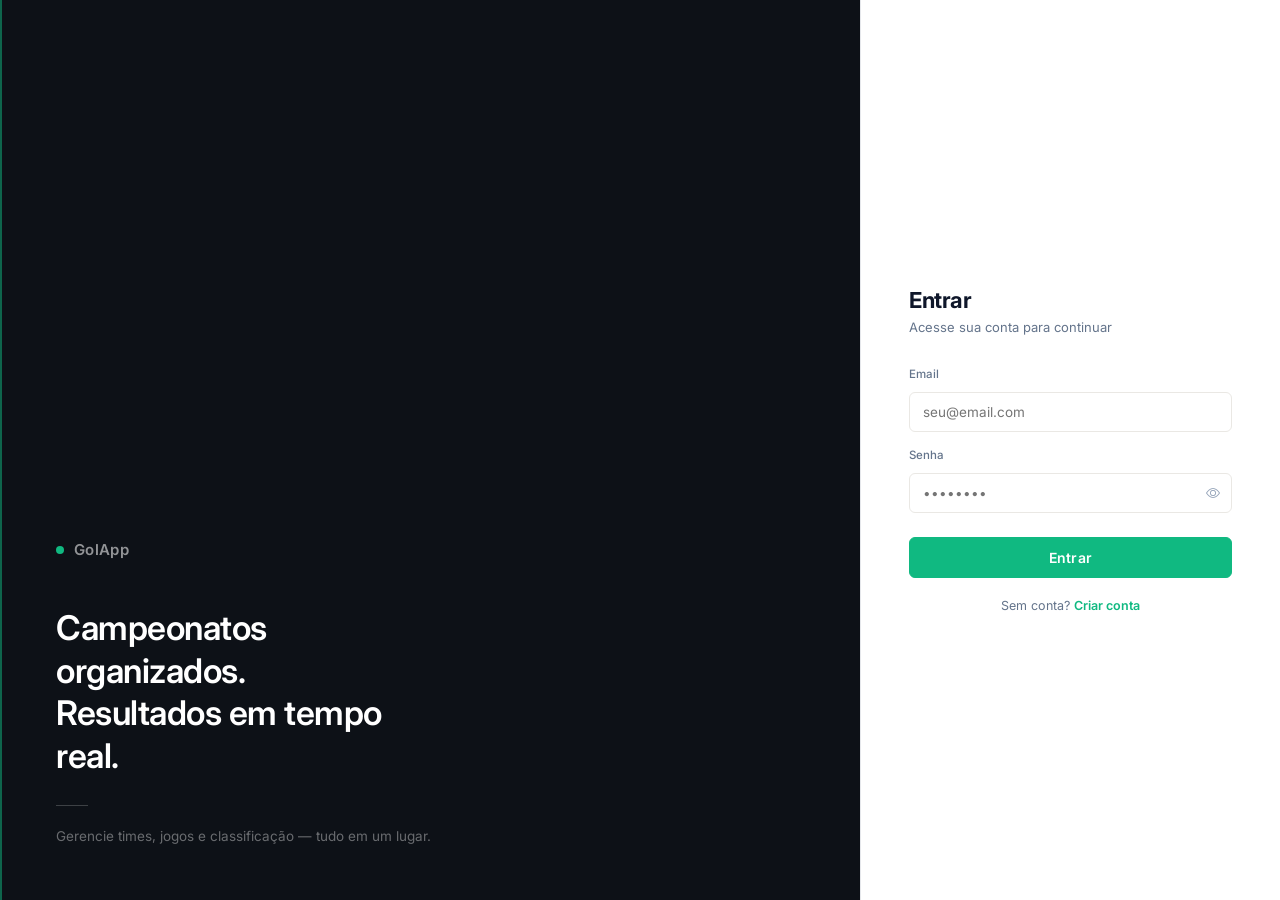
==== frontend/index.html @ 271e74c2 "GolApp" ====
<!DOCTYPE html>
<html lang="pt-br" data-theme="light">
<head>
  <meta charset="UTF-8">
  <meta name="viewport" content="width=device-width, initial-scale=1.0, viewport-fit=cover">
  <meta name="mobile-web-app-capable" content="yes">
  <meta name="apple-mobile-web-app-capable" content="yes">
  <meta name="apple-mobile-web-app-status-bar-style" content="default">
  <meta name="theme-color" content="#10b981" media="(prefers-color-scheme: light)">
  <meta name="theme-color" content="#09090b" media="(prefers-color-scheme: dark)">
  <title>GolApp</title>
  <link rel="preconnect" href="https://fonts.googleapis.com">
  <link href="https://fonts.googleapis.com/css2?family=Inter:wght@300;400;500;600;700;800&display=swap"
        rel="stylesheet">
  <link rel="stylesheet" href="https://cdn.jsdelivr.net/npm/bootstrap-icons@1.11.3/font/bootstrap-icons.min.css">
  <link rel="stylesheet" href="styles/main.css">
  <link rel="stylesheet" href="styles/camp.css">
  <!-- Aplica tema antes do render para evitar flash -->
  <script>
    document.documentElement.setAttribute(
      "data-theme",
      localStorage.getItem("golapp-theme") || "light"
    );
  </script>
</head>
<body>

  <!-- ── LOGIN ──────────────────────────────────────────────────────── -->
  <div id="login-overlay">

    <div class="login-panel-left">
      <div class="login-left-inner">
        <div class="login-wordmark">
          <span class="login-wordmark-dot"></span>GolApp
        </div>
        <p class="login-tagline">Campeonatos organizados.<br>Resultados em tempo real.</p>
        <div class="login-left-divider"></div>
        <p class="login-left-caption">Gerencie times, jogos e classifica&ccedil;&atilde;o — tudo em um lugar.</p>
      </div>
    </div>

    <div class="login-panel-right">

      <div class="login-box" id="tela-login">
        <div class="login-logo">Entrar</div>
        <div class="login-sub">Acesse sua conta para continuar</div>
        <div class="login-erro" id="login-erro"></div>
        <div class="form-field">
          <label>Email</label>
          <input id="loginEmail" type="email" placeholder="seu@email.com">
        </div>
        <div class="form-field">
          <label>Senha</label>
          <div class="input-password-wrap">
            <input id="loginSenha" type="password" placeholder="&bull;&bull;&bull;&bull;&bull;&bull;&bull;&bull;">
            <button type="button" class="btn-show-pass" data-target="loginSenha" aria-label="Mostrar senha">
              <i class="bi bi-eye"></i>
            </button>
          </div>
        </div>
        <button class="btn-primary-full" id="btn-login">Entrar</button>
        <p class="login-divider">
          Sem conta? <a href="#" id="link-to-register">Criar conta</a>
        </p>
      </div>

      <div class="login-box" id="tela-register" style="display:none">
        <div class="login-logo">Criar conta</div>
        <div class="login-sub">Preencha os dados para se cadastrar</div>
        <div class="login-erro" id="register-erro"></div>
        <div class="form-field">
          <label>Email</label>
          <input id="registerEmail" type="email" placeholder="seu@email.com">
        </div>
        <div class="form-field">
          <label>Senha</label>
          <div class="input-password-wrap">
            <input id="registerSenha" type="password" placeholder="&bull;&bull;&bull;&bull;&bull;&bull;&bull;&bull;">
            <button type="button" class="btn-show-pass" data-target="registerSenha" aria-label="Mostrar senha">
              <i class="bi bi-eye"></i>
            </button>
          </div>
        </div>
        <div class="form-field">
          <label>Confirmar senha</label>
          <div class="input-password-wrap">
            <input id="registerConfirma" type="password" placeholder="&bull;&bull;&bull;&bull;&bull;&bull;&bull;&bull;">
            <button type="button" class="btn-show-pass" data-target="registerConfirma" aria-label="Mostrar senha">
              <i class="bi bi-eye"></i>
            </button>
          </div>
        </div>
        <button class="btn-primary-full" id="btn-register">Criar conta</button>
        <p class="login-divider">
          J&aacute; tem conta? <a href="#" id="link-to-login">Entrar</a>
        </p>
      </div>

    </div>

  </div>

  <!-- ── SIDEBAR ────────────────────────────────────────────────────── -->
  <div class="sidebar">
    <div class="sidebar-logo">
      <span class="sidebar-logo-dot"></span>
      GolApp
    </div>

    <div class="sidebar-user" id="user-strip">
      <span class="sidebar-user-avatar"><i class="bi bi-person-fill"></i></span>
      <span class="sidebar-user-email" id="user-email"></span>
      <button id="btn-logout">Sair</button>
    </div>

    <!-- ─ Menu: contexto geral ─ -->
    <div id="menu-geral" class="sidebar-menu">
      <nav class="sidebar-nav">
        <div class="nav-item ativo" data-tela="dashboard">
          <i class="bi bi-grid-fill nav-icon"></i><span>Dashboard</span>
        </div>
        <div class="nav-item" data-tela="campeonatos">
          <i class="bi bi-trophy-fill nav-icon"></i><span>Campeonatos</span>
        </div>

        <div class="sidebar-section-label">Geral</div>

        <div class="nav-item" data-tela="configuracoes">
          <i class="bi bi-sliders2 nav-icon"></i><span>Configura&ccedil;&otilde;es</span>
        </div>
        <div class="nav-item" data-tela="sobre">
          <i class="bi bi-info-circle-fill nav-icon"></i><span>Sobre</span>
        </div>
      </nav>

      <!-- Redes sociais removidas daqui — estão na página Sobre -->
    </div>

    <!-- ─ Menu: contexto campeonato ─ -->
    <div id="menu-campeonato" class="sidebar-menu" style="display:none">
      <div class="sidebar-ctx-header">
        <button class="sidebar-back-btn" id="btn-voltar-geral">
          <i class="bi bi-arrow-left"></i> Voltar
        </button>
        <div class="sidebar-ctx-badge" id="sidebar-ctx-modalidade"></div>
        <div class="sidebar-ctx-name" id="sidebar-ctx-nome">&mdash;</div>
      </div>
      <nav class="sidebar-nav">
        <div class="nav-item" data-tela="overview">
          <i class="bi bi-grid-fill nav-icon"></i><span>Vis&atilde;o Geral</span>
        </div>

        <div class="sidebar-section-label">Competi&ccedil;&atilde;o</div>

        <div class="nav-item" data-tela="times">
          <i class="bi bi-people-fill nav-icon"></i><span>Times</span>
        </div>
        <div class="nav-item" data-tela="jogos">
          <i class="bi bi-calendar-check-fill nav-icon"></i><span>Jogos</span>
        </div>
        <div class="nav-item" data-tela="classificacao">
          <i class="bi bi-list-ol nav-icon"></i><span>Classifica&ccedil;&atilde;o</span>
        </div>
        <div class="nav-item" data-tela="artilharia">
          <i class="bi bi-lightning-fill nav-icon"></i><span>Artilharia</span>
        </div>

        <div class="sidebar-section-label">An&aacute;lise</div>

        <div class="nav-item" data-tela="estatisticas">
          <i class="bi bi-graph-up-arrow nav-icon"></i><span>Estat&iacute;sticas</span>
        </div>

        <div class="sidebar-section-label">Informa&ccedil;&otilde;es</div>

        <div class="nav-item" data-tela="avisos">
          <i class="bi bi-megaphone-fill nav-icon"></i><span>Avisos</span>
        </div>
        <div class="nav-item" data-tela="regulamento">
          <i class="bi bi-file-text-fill nav-icon"></i><span>Regulamento</span>
        </div>
        <div class="nav-item" data-tela="config-camp">
          <i class="bi bi-sliders2 nav-icon"></i><span>Configura&ccedil;&otilde;es</span>
        </div>
      </nav>
    </div>

    <div class="sidebar-bottom">
      <button class="theme-btn" id="theme-btn">
        <i id="theme-icon" class="bi bi-moon-stars-fill"></i>
        <span id="theme-label">Modo escuro</span>
      </button>
    </div>
  </div>

  <!-- ── CONTENT ────────────────────────────────────────────────────── -->
  <div class="content">
    <div class="topbar">
      <button class="topbar-back-btn" id="btn-topbar-voltar" style="display:none" aria-label="Voltar">
        <i class="bi bi-arrow-left"></i>
      </button>
      <span class="topbar-title" id="topbar-title">Dashboard</span>
      <div class="topbar-actions">
        <button class="topbar-icon-btn" id="theme-btn-topbar" aria-label="Alternar tema">
          <i id="theme-icon-topbar" class="bi bi-moon-stars-fill"></i>
        </button>
        <button class="topbar-icon-btn" id="btn-logout-mobile" aria-label="Sair">
          <i class="bi bi-box-arrow-right"></i>
        </button>
      </div>
    </div>

    <div class="content-area">

      <!-- Dashboard (contexto geral) -->
      <div id="dashboard" class="tela ativa">
        <div class="dash-hero" id="dash-hero"></div>
        <div class="card">
          <div class="card-title">Meus campeonatos</div>
          <div id="dash-lista-campeonatos" class="dash-camp-list"></div>
        </div>
      </div>

      <!-- Campeonatos -->
      <div id="campeonatos" class="tela">

        <!-- Lista -->
        <div class="card">
          <div class="camp-busca-wrap">
            <i class="bi bi-search camp-busca-icon"></i>
            <input id="camp-busca" class="camp-busca-input" placeholder="Buscar campeonato&hellip;" autocomplete="off">
          </div>
          <div id="lista-campeonatos"></div>
        </div>

        <!-- FAB novo campeonato -->
        <button class="camp-fab" id="btn-novo-campeonato" aria-label="Novo campeonato">
          <i class="bi bi-plus-lg"></i>
        </button>

        <!-- Painel de cria&ccedil;&atilde;o (slide-in) -->
        <div class="camp-create-panel" id="camp-create-panel" aria-hidden="true">

          <div class="camp-create-header">
            <button class="camp-create-back" id="btn-fechar-criar" aria-label="Voltar">
              <i class="bi bi-arrow-left"></i>
            </button>
            <span class="camp-create-title">Novo campeonato</span>
          </div>

          <div class="camp-create-body">

            <!-- Nome -->
            <div class="cc-hero-field">
              <input class="cc-hero-input" id="nomeCampeonato"
                     placeholder="Nome do campeonato" autocomplete="off">
            </div>

            <!-- Esporte -->
            <div class="cc-section">
              <div class="cc-section-label">Esporte</div>
              <div class="cc-pills" id="modalidade-pills">
                <button type="button" class="cc-pill" data-value="Futebol">Futebol</button>
                <button type="button" class="cc-pill" data-value="Futsal">Futsal</button>
                <button type="button" class="cc-pill" data-value="Basquete">Basquete</button>
                <button type="button" class="cc-pill" data-value="V&ocirc;lei">V&ocirc;lei</button>
                <button type="button" class="cc-pill" data-value="Handebol">Handebol</button>
                <button type="button" class="cc-pill" data-value="H&oacute;quei">H&oacute;quei</button>
                <button type="button" class="cc-pill" data-value="Outro">Outro</button>
              </div>
            </div>

            <!-- Formato -->
            <div class="cc-section">
              <div class="cc-section-label">Formato</div>
              <div class="cc-pills" id="formato-pills">
                <button type="button" class="cc-pill" data-value="Liga">
                  <i class="bi bi-table"></i> Liga
                </button>
                <button type="button" class="cc-pill" data-value="Copa">
                  <i class="bi bi-diagram-3"></i> Copa
                </button>
                <button type="button" class="cc-pill" data-value="Grupos">
                  <i class="bi bi-grid-3x3-gap"></i> Grupos
                </button>
              </div>
              <div class="cc-hint" id="formato-hint"></div>
            </div>

            <!-- Categoria -->
            <div class="cc-section">
              <div class="cc-section-label">Categoria</div>
              <div class="cc-pills" id="categoria-pills">
                <button type="button" class="cc-pill" data-value="Livre">Livre</button>
                <button type="button" class="cc-pill" data-value="Profissional">Profissional</button>
                <button type="button" class="cc-pill" data-value="Feminino">Feminino</button>
                <button type="button" class="cc-pill" data-value="Misto">Misto</button>
                <button type="button" class="cc-pill cc-pill-sub" data-value="Sub-20">Sub-20</button>
                <button type="button" class="cc-pill cc-pill-sub" data-value="Sub-17">Sub-17</button>
                <button type="button" class="cc-pill cc-pill-sub" data-value="Sub-15">Sub-15</button>
                <button type="button" class="cc-pill cc-pill-sub" data-value="Sub-13">Sub-13</button>
                <button type="button" class="cc-pill cc-pill-sub" data-value="Sub-11">Sub-11</button>
              </div>
            </div>

            <!-- Configura&ccedil;&otilde;es -->
            <div class="cc-section">
              <div class="cc-section-label">Configura&ccedil;&otilde;es</div>
              <div class="cc-config-list">
                <div class="cc-config-item">
                  <span class="cc-config-label">Dura&ccedil;&atilde;o por tempo</span>
                  <select class="cc-config-select" id="duracaoPadrao">
                    <option value="45">45 min</option>
                    <option value="20">20 min</option>
                    <option value="10">10 min</option>
                    <option value="15">15 min</option>
                    <option value="30">30 min</option>
                  </select>
                </div>
                <div class="cc-config-item">
                  <span class="cc-config-label">Pontos por vit&oacute;ria</span>
                  <select class="cc-config-select" id="pontosVitoria">
                    <option value="3">3 pontos</option>
                    <option value="2">2 pontos</option>
                  </select>
                </div>
                <div class="cc-config-item">
                  <span class="cc-config-label">Ida e volta</span>
                  <div class="config-row-toggle" id="toggle-ida-volta-wrap">
                    <div class="toggle-pill"></div>
                  </div>
                </div>
              </div>
            </div>

            <!-- Descri&ccedil;&atilde;o -->
            <div class="cc-section">
              <div class="cc-section-label">
                Descri&ccedil;&atilde;o
                <span class="cc-label-opt">(opcional)</span>
              </div>
              <input class="cc-input" id="descricaoCampeonato"
                     placeholder="Regras, premia&ccedil;&atilde;o, detalhes&hellip;" autocomplete="off">
            </div>

          </div><!-- /.camp-create-body -->

          <div class="camp-create-footer">
            <button class="btn-primary" id="btn-criar-campeonato"
                    style="width:100%">Criar campeonato</button>
          </div>

        </div><!-- /.camp-create-panel -->

      </div>

      <!-- Times -->
      <div id="times" class="tela">
        <div class="card">
          <div class="card-title">Adicionar time</div>
          <div class="form-row">
            <div class="form-field">
              <label>Nome do time</label>
              <input id="nomeTime" placeholder="Ex: Flamengo">
            </div>
            <button class="btn-primary" id="btn-criar-time"
                    style="align-self:flex-end">Adicionar</button>
          </div>
        </div>
        <div class="card">
          <div class="card-title">Times cadastrados</div>
          <div class="lista-times" id="lista-times-tela"></div>
        </div>
      </div>

      <!-- Jogos -->
      <div id="jogos" class="tela">
        <div class="card">
          <div class="card-title">Gerar confrontos</div>
          <button class="btn-outline" id="btn-gerar-jogos">Gerar Round Robin</button>
        </div>
        <div class="card">
          <div class="card-title">Confrontos</div>
          <div id="jogos-list" class="jogos-list"></div>
        </div>
      </div>

      <!-- Classificação -->
      <div id="classificacao" class="tela">
        <div class="card">
          <div class="card-title">Classifica&ccedil;&atilde;o</div>
          <table id="tabela"></table>
        </div>
      </div>

      <!-- Visão Geral (contexto campeonato) -->
      <div id="overview" class="tela">

        <!-- Hero do campeonato -->
        <div class="camp-hero" id="camp-hero" data-sport-icon="🏆">
          <div class="camp-hero-top-row">
            <span class="camp-hero-badge camp-hero-badge--nao-iniciado" id="camp-hero-badge">N&atilde;o iniciado</span>
          </div>
          <h1 class="camp-hero-name" id="camp-hero-nome">&mdash;</h1>
          <div class="camp-hero-meta" id="camp-hero-meta"></div>
        </div>

        <!-- Stats -->
        <div class="ov-stats-row" id="ov-stats-row"></div>

        <!-- Grid principal -->
        <div class="ov-grid">
          <div class="ov-col">
            <div class="card">
              <div class="ov-section-title">Pr&oacute;ximos jogos</div>
              <div id="ov-proximos"></div>
            </div>
            <div class="card">
              <div class="ov-section-title">&Uacute;ltimos resultados</div>
              <div id="ov-resultados"></div>
            </div>
          </div>
          <div class="ov-col">
            <div class="card">
              <div class="ov-section-title">Classifica&ccedil;&atilde;o</div>
              <div id="ov-classif-mini"></div>
            </div>
          </div>
        </div>

      </div>

      <!-- Artilharia -->
      <div id="artilharia" class="tela">
        <div class="card">
          <div class="card-title">Artilharia &mdash; Gols por time</div>
          <div id="art-lista"></div>
        </div>
      </div>

      <!-- Avisos -->
      <div id="avisos" class="tela">
        <div class="card">
          <div class="aviso-empty">
            <i class="bi bi-megaphone"></i>
            <p>Nenhum aviso publicado ainda.</p>
            <sub>Em breve ser&aacute; poss&iacute;vel publicar avisos para os participantes.</sub>
          </div>
        </div>
      </div>

      <!-- Regulamento -->
      <div id="regulamento" class="tela">
        <div class="card">
          <div class="card-title">Descri&ccedil;&atilde;o &amp; Regulamento</div>
          <div id="reg-desc"></div>
        </div>
        <div class="card">
          <div class="card-title">Par&acirc;metros do campeonato</div>
          <div class="camp-config-info" id="reg-config"></div>
        </div>
      </div>

      <!-- Config do campeonato -->
      <div id="config-camp" class="tela">
        <div class="card">
          <div class="card-title">Sobre este campeonato</div>
          <div class="camp-config-info" id="config-camp-info"></div>
        </div>
      </div>

      <!-- Estatísticas -->
      <div id="estatisticas" class="tela">
        <div class="stats-grid" id="estat-cards"></div>

        <div class="card">
          <div class="card-title">Destaques</div>
          <div id="estat-destaques" class="dest-list"></div>
        </div>

        <div class="card">
          <div class="card-title">Artilharia por Time</div>
          <div id="estat-artilharia" class="estat-list"></div>
        </div>

        <div class="card">
          <div class="card-title"><i class="bi bi-square-fill" style="color:#d97706;margin-right:6px"></i>Disciplina &mdash; Cart&otilde;es</div>
          <div id="estat-disciplina" class="estat-list"></div>
        </div>

        <div class="card">
          <div class="card-title">Recordes do Campeonato</div>
          <div id="estat-recordes" class="recorde-list"></div>
        </div>
      </div>

      <!-- Configurações -->
      <div id="configuracoes" class="tela">

        <!-- Aparência -->
        <div class="config-section">
          <div class="config-section-title">Apar&ecirc;ncia</div>
          <div class="config-list">
            <div class="config-row" id="config-tema-row">
              <div class="config-row-icon"><i class="bi bi-moon-stars-fill"></i></div>
              <div class="config-row-body">
                <div class="config-row-label">Tema escuro</div>
              </div>
              <button class="config-row-toggle" id="config-tema-toggle" aria-label="Alternar tema">
                <div class="toggle-pill"></div>
              </button>
            </div>
          </div>
        </div>

        <!-- Conta -->
        <div class="config-section">
          <div class="config-section-title">Conta</div>
          <div class="config-list">
            <div class="config-row" style="cursor:default">
              <div class="config-row-icon"><i class="bi bi-person"></i></div>
              <div class="config-row-body">
                <div class="config-row-label">Email</div>
              </div>
              <span class="config-row-val" id="config-user-email">&mdash;</span>
            </div>
            <div class="config-row" id="config-btn-senha">
              <div class="config-row-icon"><i class="bi bi-lock"></i></div>
              <div class="config-row-body">
                <div class="config-row-label">Alterar senha</div>
              </div>
              <i class="bi bi-chevron-right config-row-arrow"></i>
            </div>
            <div class="config-row config-row-danger" id="config-btn-logout">
              <div class="config-row-icon"><i class="bi bi-box-arrow-right"></i></div>
              <div class="config-row-body">
                <div class="config-row-label">Sair da conta</div>
              </div>
            </div>
          </div>
        </div>

        <!-- Dados -->
        <div class="config-section">
          <div class="config-section-title">Dados</div>
          <div class="config-list">
            <div class="config-row" id="config-btn-exportar">
              <div class="config-row-icon"><i class="bi bi-download"></i></div>
              <div class="config-row-body">
                <div class="config-row-label">Exportar campeonatos</div>
                <div class="config-row-sub">Baixar como JSON</div>
              </div>
              <i class="bi bi-chevron-right config-row-arrow"></i>
            </div>
          </div>
        </div>

        <!-- Sobre -->
        <div class="config-section">
          <div class="config-section-title">Sobre</div>
          <div class="config-list">
            <div class="config-row" id="config-btn-sobre">
              <div class="config-row-icon"><i class="bi bi-info-circle"></i></div>
              <div class="config-row-body">
                <div class="config-row-label">GolApp</div>
                <div class="config-row-sub" id="config-versao-sub">Vers&atilde;o 1.0.0</div>
              </div>
              <i class="bi bi-chevron-right config-row-arrow"></i>
            </div>
          </div>
        </div>

      </div>

      <!-- Sobre -->
      <div id="sobre" class="tela">
        <div class="sobre-hero">
          <div class="sobre-logo">&#9917;</div>
          <div class="sobre-nome">GolApp</div>
          <div class="sobre-versao">Vers&atilde;o 1.0.0</div>
        </div>

        <div class="card">
          <div class="card-title">O que &eacute; o GolApp?</div>
          <p class="sobre-desc">GolApp &eacute; uma plataforma para gerenciar campeonatos amadores e semiprofissionais. Controle times, placar em tempo real e classifica&ccedil;&atilde;o autom&aacute;tica, tudo em um s&oacute; lugar.</p>
        </div>

        <div class="card">
          <div class="card-title">Contato &amp; Redes</div>
          <div class="sobre-links">
            <a href="https://instagram.com" target="_blank" rel="noopener" class="sobre-link">
              <i class="bi bi-instagram"></i><span>Instagram</span><i class="bi bi-box-arrow-up-right sobre-link-ext"></i>
            </a>
            <a href="https://twitter.com" target="_blank" rel="noopener" class="sobre-link">
              <i class="bi bi-twitter-x"></i><span>X / Twitter</span><i class="bi bi-box-arrow-up-right sobre-link-ext"></i>
            </a>
            <a href="https://youtube.com" target="_blank" rel="noopener" class="sobre-link">
              <i class="bi bi-youtube"></i><span>YouTube</span><i class="bi bi-box-arrow-up-right sobre-link-ext"></i>
            </a>
            <a href="https://tiktok.com" target="_blank" rel="noopener" class="sobre-link">
              <i class="bi bi-tiktok"></i><span>TikTok</span><i class="bi bi-box-arrow-up-right sobre-link-ext"></i>
            </a>
            <a href="mailto:contato@golapp.com" class="sobre-link">
              <i class="bi bi-envelope-fill"></i><span>contato@golapp.com</span><i class="bi bi-box-arrow-up-right sobre-link-ext"></i>
            </a>
          </div>
        </div>

        <div class="card">
          <div class="card-title">Tecnologias</div>
          <div class="sobre-tags">
            <span class="sobre-tag">Flask</span>
            <span class="sobre-tag">SQLite</span>
            <span class="sobre-tag">Python</span>
            <span class="sobre-tag">JavaScript ES Modules</span>
            <span class="sobre-tag">Bootstrap Icons</span>
          </div>
        </div>

        <p class="sobre-copy">&copy; 2026 GolApp. Todos os direitos reservados.</p>
      </div>

    </div><!-- /.content-area -->
  </div><!-- /.content -->

  <!-- ── BOTTOM NAV (mobile) ──────────────────────────────────────── -->
  <nav class="bottom-nav ctx-geral" id="bottom-nav">
    <!-- Contexto: geral -->
    <button class="bottom-nav-item ativo ctx-geral" data-tela="dashboard">
      <i class="bi bi-grid-fill"></i><span>Home</span>
    </button>
    <button class="bottom-nav-item ctx-geral" data-tela="campeonatos">
      <i class="bi bi-trophy-fill"></i><span>Campeonatos</span>
    </button>
    <button class="bottom-nav-item ctx-geral" data-tela="configuracoes">
      <i class="bi bi-sliders2"></i><span>Config.</span>
    </button>
    <button class="bottom-nav-item ctx-geral" data-tela="sobre">
      <i class="bi bi-info-circle-fill"></i><span>Sobre</span>
    </button>
    <!-- Contexto: campeonato -->
    <button class="bottom-nav-item ctx-camp" data-tela="overview">
      <i class="bi bi-house-fill"></i><span>Visão Geral</span>
    </button>
    <button class="bottom-nav-item ctx-camp" data-tela="times">
      <i class="bi bi-people-fill"></i><span>Times</span>
    </button>
    <button class="bottom-nav-item ctx-camp" data-tela="jogos">
      <i class="bi bi-calendar-check-fill"></i><span>Jogos</span>
    </button>
    <button class="bottom-nav-item ctx-camp" data-tela="classificacao">
      <i class="bi bi-list-ol"></i><span>Classif.</span>
    </button>
    <button class="bottom-nav-item ctx-camp" data-tela="estatisticas">
      <i class="bi bi-graph-up-arrow"></i><span>Stats</span>
    </button>
  </nav>

  <!-- ── MODAL PARTIDA ──────────────────────────────────────────────── -->
  <div id="modal-jogo" class="modal">
    <div class="modal-box">
      <button class="modal-close" aria-label="Fechar">&#x2715;</button>

      <div class="modal-teams">
        <span class="modal-team" id="modal-time-a">&mdash;</span>
        <div class="modal-score-area">
          <div class="score-col">
            <button class="btn-score" data-gol="a+">+</button>
            <span class="score-num" id="modal-score-a">0</span>
            <button class="btn-score" data-gol="a-">&#8722;</button>
          </div>
          <span class="score-sep">&ndash;</span>
          <div class="score-col">
            <button class="btn-score" data-gol="b+">+</button>
            <span class="score-num" id="modal-score-b">0</span>
            <button class="btn-score" data-gol="b-">&#8722;</button>
          </div>
        </div>
        <span class="modal-team" id="modal-time-b">&mdash;</span>
      </div>

      <div class="modal-timer">
        <div class="timer-display" id="timer-display">00:00</div>
        <span class="status-badge-modal" id="modal-status-badge">Aguardando</span>
      </div>

      <div class="modal-duracao">
        <span>Dura&ccedil;&atilde;o:</span>
        <select id="modalDuracaoSelect">
          <option value="45">45 min (Futebol)</option>
          <option value="20">20 min (Futsal)</option>
          <option value="10">10 min (Basquete)</option>
          <option value="30">30 min (Handebol)</option>
          <option value="25">25 min (H&oacute;quei)</option>
          <option value="custom">Personalizado</option>
        </select>
        <input type="number" id="duracaoCustom" min="1" max="120"
               placeholder="min" style="width:50px;display:none">
      </div>

      <div class="modal-actions">
        <button class="btn-outline" id="btn-iniciar">Iniciar</button>
        <button class="btn-outline" id="btn-intervalo">Intervalo</button>
        <button class="btn-outline" id="btn-segundo">2&ordm; Tempo</button>
        <button class="btn-outline" id="btn-encerrar">Encerrar</button>
      </div>

      <!-- Cartões -->
      <div class="modal-cartoes">
        <div class="modal-cartao-col">
          <div class="modal-cartao-grupo">
            <span class="modal-cartao-icon amarelo">&#9646;</span>
            <button class="btn-cartao btn-cartao-sub" data-cartao="a" data-tipo="amarelo" data-delta="-1">&minus;</button>
            <span class="modal-cartao-count" id="modal-am-a">0</span>
            <button class="btn-cartao btn-cartao-add" data-cartao="a" data-tipo="amarelo" data-delta="1">+</button>
          </div>
          <div class="modal-cartao-grupo">
            <span class="modal-cartao-icon vermelho">&#9646;</span>
            <button class="btn-cartao btn-cartao-sub" data-cartao="a" data-tipo="vermelho" data-delta="-1">&minus;</button>
            <span class="modal-cartao-count" id="modal-verm-a">0</span>
            <button class="btn-cartao btn-cartao-add" data-cartao="a" data-tipo="vermelho" data-delta="1">+</button>
          </div>
        </div>
        <div class="modal-cartao-label">Cart&otilde;es</div>
        <div class="modal-cartao-col modal-cartao-col-dir">
          <div class="modal-cartao-grupo">
            <span class="modal-cartao-icon amarelo">&#9646;</span>
            <button class="btn-cartao btn-cartao-sub" data-cartao="b" data-tipo="amarelo" data-delta="-1">&minus;</button>
            <span class="modal-cartao-count" id="modal-am-b">0</span>
            <button class="btn-cartao btn-cartao-add" data-cartao="b" data-tipo="amarelo" data-delta="1">+</button>
          </div>
          <div class="modal-cartao-grupo">
            <span class="modal-cartao-icon vermelho">&#9646;</span>
            <button class="btn-cartao btn-cartao-sub" data-cartao="b" data-tipo="vermelho" data-delta="-1">&minus;</button>
            <span class="modal-cartao-count" id="modal-verm-b">0</span>
            <button class="btn-cartao btn-cartao-add" data-cartao="b" data-tipo="vermelho" data-delta="1">+</button>
          </div>
        </div>
      </div>
    </div>
  </div>

  <script type="module" src="app.js"></script>
</body>
</html>
---- frontend/styles/main.css ----
/* ═══════════════════════════════════════════════════════════════
   GolApp — Design System v2
   ═══════════════════════════════════════════════════════════════ */

/* ─── Tokens ──────────────────────────────────────────────────── */
:root {
  --accent:       #10b981;
  --accent-dark:  #059669;
  --accent-light: #d1fae5;
  --accent-text:  #065f46;

  --bg:        #f4f3f0;
  --surface:   #ffffff;
  --surface-2: #f6f5f2;
  --border:    #eae8e4;

  --text:   #0f172a;
  --muted:  #64748b;
  --faint:  #94a3b8;

  --sidebar:     #0c1220;
  --s-text:      #64748b;
  --s-hover:     rgba(255,255,255,.05);
  --s-act-bg:    rgba(16,185,129,.12);
  --s-act-text:  #10b981;
  --s-border:    rgba(255,255,255,.07);

  --topbar: #ffffff;
  --input:  #f6f5f2;
  --modal:  #ffffff;

  --shadow-xs: 0 1px 2px rgba(0,0,0,.05);
  --shadow-sm: 0 1px 3px rgba(0,0,0,.08), 0 1px 2px rgba(0,0,0,.05);
  --shadow:    0 4px 6px -1px rgba(0,0,0,.08), 0 2px 4px -2px rgba(0,0,0,.05);
  --shadow-lg: 0 10px 25px -3px rgba(0,0,0,.1), 0 4px 6px -4px rgba(0,0,0,.07);

  --r:    8px;
  --r-sm: 6px;
  --r-lg: 16px;
}

[data-theme="dark"] {
  color-scheme: dark;

  --accent-light: rgba(16,185,129,.18);
  --accent-text:  #34d399;

  /* Zinc scale — escuro real com hierarquia de elevação */
  --bg:        #09090b;  /* zinc-950 */
  --surface:   #111113;  /* zinc-925 */
  --surface-2: #18181b;  /* zinc-900 */
  --border:    #27272a;  /* zinc-800 */

  --text:  #fafafa;   /* zinc-50  */
  --muted: #a1a1aa;   /* zinc-400 */
  --faint: #52525b;   /* zinc-600 */

  --sidebar:    #050507;
  --s-text:     #52525b;
  --s-hover:    rgba(255,255,255,.04);
  --s-act-bg:   rgba(16,185,129,.12);
  --s-act-text: #34d399;
  --s-border:   rgba(255,255,255,.05);

  --topbar: #111113;
  --input:  #09090b;
  --modal:  #111113;

  --shadow-xs: 0 1px 2px rgba(0,0,0,.55);
  --shadow-sm: 0 1px 3px rgba(0,0,0,.55), 0 1px 2px rgba(0,0,0,.45);
  --shadow:    0 4px 6px -1px rgba(0,0,0,.55), 0 2px 4px -2px rgba(0,0,0,.45);
  --shadow-lg: 0 10px 25px -3px rgba(0,0,0,.65), 0 4px 6px -4px rgba(0,0,0,.45);
}

/* ─── Reset ───────────────────────────────────────────────────── */
*, *::before, *::after { box-sizing: border-box; margin: 0; padding: 0; }

/* Transição suave de tema — aplicada em html para pegar tudo */
html {
  color-scheme: light;
  transition: color-scheme .25s;
}
[data-theme="dark"] { color-scheme: dark; }

body {
  font-family: 'Inter', system-ui, -apple-system, sans-serif;
  background: var(--bg);
  color: var(--text);
  height: 100vh;
  display: flex;
  overflow: hidden;
  transition: background .25s, color .25s;
  -webkit-font-smoothing: antialiased;
  -moz-osx-font-smoothing: grayscale;
  text-rendering: optimizeLegibility;
}

/* ─── Sidebar ─────────────────────────────────────────────────── */
.sidebar {
  width: 220px;
  height: 100vh;
  background: var(--sidebar);
  display: flex;
  flex-direction: column;
  flex-shrink: 0;
  transition: background .25s;
}

.sidebar-logo {
  height: 60px;
  padding: 0 18px;
  display: flex;
  align-items: center;
  gap: 10px;
  font-size: 15px;
  font-weight: 600;
  color: rgba(255,255,255,.65);
  letter-spacing: -.2px;
  border-bottom: 1px solid var(--s-border);
  flex-shrink: 0;
}

.sidebar-logo-dot {
  width: 8px;
  height: 8px;
  border-radius: 50%;
  background: var(--accent);
  flex-shrink: 0;
}

.sidebar-user {
  padding: 12px 14px;
  border-bottom: 1px solid var(--s-border);
  display: none;
  align-items: center;
  gap: 10px;
}

.sidebar-user-avatar {
  width: 28px;
  height: 28px;
  border-radius: 50%;
  background: var(--s-act-bg);
  border: 1px solid rgba(16,185,129,.3);
  display: flex;
  align-items: center;
  justify-content: center;
  font-size: 13px;
  flex-shrink: 0;
  color: var(--accent);
}

.sidebar-user-email {
  font-size: 11px;
  color: var(--s-text);
  flex: 1;
  overflow: hidden;
  text-overflow: ellipsis;
  white-space: nowrap;
}

.sidebar-user button {
  font-size: 10px;
  padding: 3px 8px;
  background: transparent;
  border: 1px solid rgba(255,255,255,.1);
  color: var(--s-text);
  border-radius: var(--r-sm);
  cursor: pointer;
  font-family: inherit;
  flex-shrink: 0;
  transition: background .15s, color .15s, border-color .15s;
}

.sidebar-user button:hover {
  background: rgba(220,38,38,.15);
  color: #f87171;
  border-color: rgba(220,38,38,.3);
}

.sidebar-nav {
  flex: 1;
  padding: 10px;
  display: flex;
  flex-direction: column;
  gap: 2px;
  overflow-y: auto;
}

.nav-item {
  padding: 9px 12px;
  border-radius: var(--r-sm);
  cursor: pointer;
  font-size: 13px;
  font-weight: 500;
  color: var(--s-text);
  transition: background .15s, color .15s;
  user-select: none;
  display: flex;
  align-items: center;
  gap: 10px;
  position: relative;
}

.nav-item .nav-icon {
  font-size: 14px;
  width: 16px;
  flex-shrink: 0;
  opacity: .65;
  transition: opacity .15s;
}

.nav-item:hover { background: var(--s-hover); color: #e2e8f0; }
.nav-item:hover .nav-icon { opacity: 1; }
.nav-item.ativo {
  background: rgba(255,255,255,.055);
  color: #e2e4e8;
  font-weight: 600;
}
.nav-item.ativo::before {
  content: '';
  position: absolute;
  left: 0; top: 50%;
  transform: translateY(-50%);
  width: 2px; height: 16px;
  background: var(--accent);
  border-radius: 0 2px 2px 0;
}
.nav-item.ativo .nav-icon { opacity: 1; color: var(--s-act-text); }

.sidebar-bottom {
  padding: 12px 10px;
  border-top: 1px solid var(--s-border);
  flex-shrink: 0;
}

.theme-btn {
  width: 100%;
  padding: 9px 12px;
  background: rgba(255,255,255,.04);
  border: 1px solid var(--s-border);
  color: var(--s-text);
  border-radius: var(--r-sm);
  cursor: pointer;
  font-size: 12px;
  font-weight: 500;
  font-family: inherit;
  text-align: left;
  display: flex;
  align-items: center;
  gap: 9px;
  transition: background .15s, color .15s, border-color .15s;
  letter-spacing: .1px;
}

.theme-btn:hover {
  background: rgba(255,255,255,.07);
  color: #e4e4e7;
  border-color: rgba(255,255,255,.12);
}

.theme-btn #theme-icon {
  font-size: 13px;
  flex-shrink: 0;
  color: var(--accent);
  opacity: .9;
}

/* ─── Layout principal ────────────────────────────────────────── */
.content { flex: 1; display: flex; flex-direction: column; overflow: hidden; }

.topbar {
  background: var(--bg);
  border-bottom: 1px solid var(--border);
  padding: 0 28px;
  height: 60px;
  display: flex;
  align-items: center;
  flex-shrink: 0;
  transition: background .25s, border-color .25s;
}

.topbar-title {
  font-size: 15px;
  font-weight: 600;
  color: var(--text);
  letter-spacing: -.3px;
}

.content-area { flex: 1; overflow-y: auto; padding: 28px; }

/* ─── Telas ───────────────────────────────────────────────────── */
.tela { display: none; }
.tela.ativa { display: block; }

/* ─── Cards ───────────────────────────────────────────────────── */
.card {
  background: var(--surface);
  border: 1px solid var(--border);
  border-radius: var(--r);
  padding: 20px 22px;
  margin-bottom: 18px;
  transition: background .25s, border-color .25s;
}

.card-title {
  font-size: 13px;
  font-weight: 600;
  letter-spacing: 0;
  color: var(--text);
  margin-bottom: 16px;
  display: flex;
  align-items: center;
  gap: 8px;
}

.card-title::before {
  content: '';
  display: inline-block;
  width: 2px;
  height: 12px;
  background: var(--accent);
  border-radius: 1px;
  opacity: .55;
  flex-shrink: 0;
}

/* ─── Stats ───────────────────────────────────────────────────── */
.stats-grid {
  display: grid;
  grid-template-columns: repeat(2, 1fr);
  gap: 12px;
  margin-bottom: 20px;
}

.stat-card {
  background: var(--surface);
  border: 1px solid var(--border);
  border-radius: var(--r);
  padding: 16px 18px;
  transition: background .25s, border-color .25s;
  display: flex;
  align-items: flex-start;
  gap: 14px;
}

/* Ícone do stat card */
.stat-card-icon {
  width: 32px;
  display: flex;
  align-items: center;
  justify-content: center;
  font-size: 20px;
  flex-shrink: 0;
  color: var(--accent);
  opacity: .7;
}

.stat-card-body { flex: 1; min-width: 0; }

.stat-label {
  font-size: 11px;
  font-weight: 500;
  color: var(--muted);
  text-transform: uppercase;
  letter-spacing: .5px;
  margin-bottom: 4px;
}

.stat-value {
  font-size: 26px;
  font-weight: 700;
  color: var(--text);
  line-height: 1;
  letter-spacing: -.5px;
  font-variant-numeric: tabular-nums;
}

/* ─── Formulários ─────────────────────────────────────────────── */
.form-row { display: flex; gap: 10px; align-items: flex-end; flex-wrap: wrap; }

.form-field { display: flex; flex-direction: column; gap: 5px; flex: 1; min-width: 140px; }

.form-field label { font-size: 12px; font-weight: 500; color: var(--muted); }

.form-field input,
.form-field select {
  padding: 9px 12px;
  border: 1px solid var(--border);
  border-radius: var(--r-sm);
  font-size: 13px;
  font-family: inherit;
  background: var(--input);
  color: var(--text);
  outline: none;
  transition: border-color .15s, background .15s;
}

.form-field input:focus,
.form-field select:focus {
  border-color: var(--accent);
  background: var(--surface);
}

/* ─── Botões ──────────────────────────────────────────────────── */
button {
  padding: 8px 16px;
  font-family: inherit;
  font-size: 13px;
  font-weight: 500;
  border-radius: var(--r-sm);
  cursor: pointer;
  border: 1px solid transparent;
  transition: background .15s, opacity .15s, border-color .15s, color .15s;
  white-space: nowrap;
}

.btn-primary {
  background: var(--accent);
  color: #fff;
  border-color: var(--accent);
}
.btn-primary:hover {
  background: var(--accent-dark);
  border-color: var(--accent-dark);
}

.btn-primary-full {
  width: 100%;
  padding: 11px;
  background: var(--accent);
  color: #fff;
  border: 1px solid var(--accent);
  border-radius: var(--r-sm);
  font-size: 14px;
  font-weight: 600;
  cursor: pointer;
  font-family: inherit;
  margin-top: 8px;
  letter-spacing: .01em;
  transition: background .15s, border-color .15s;
}
.btn-primary-full:hover {
  background: var(--accent-dark);
  border-color: var(--accent-dark);
}

.btn-outline {
  background: transparent;
  color: var(--text);
  border-color: var(--border);
}
.btn-outline:hover {
  background: var(--surface-2);
  border-color: var(--muted);
}

/* ─── Lista de campeonatos ────────────────────────────────────── */
.campeonato-item {
  display: flex;
  align-items: center;
  gap: 14px;
  padding: 14px 16px;
  background: var(--surface);
  border: 1px solid var(--border);
  border-radius: var(--r);
  margin-bottom: 8px;
  cursor: pointer;
  -webkit-tap-highlight-color: transparent;
  touch-action: manipulation;
  transition: border-color .15s, background .15s;
}

.campeonato-item:last-child { margin-bottom: 0; }

.campeonato-item:hover {
  border-color: var(--accent);
}

.campeonato-item:active { opacity: .85; }

.campeonato-item-icon {
  width: 38px;
  height: 38px;
  border-radius: var(--r-sm);
  background: var(--surface-2);
  color: var(--muted);
  display: flex;
  align-items: center;
  justify-content: center;
  font-size: 17px;
  flex-shrink: 0;
}

.campeonato-item-body { flex: 1; min-width: 0; }
.campeonato-item-nome { font-size: 14px; font-weight: 600; color: var(--text); margin-bottom: 2px; white-space: nowrap; overflow: hidden; text-overflow: ellipsis; }

.campeonato-modalidade {
  font-size: 11px;
  color: var(--muted);
  font-weight: 500;
}

/* ─── Times ───────────────────────────────────────────────────── */
.lista-times { display: flex; flex-wrap: wrap; gap: 8px; }

.time-card {
  background: var(--surface-2);
  border: 1px solid var(--border);
  padding: 5px 14px;
  border-radius: 20px;
  font-size: 12px;
  font-weight: 500;
  color: var(--muted);
  transition: background .15s, border-color .15s, color .15s;
}

.time-card:hover {
  border-color: var(--accent);
  color: var(--accent-text);
  background: var(--accent-light);
}

/* ─── Jogos ───────────────────────────────────────────────────── */
.jogos-list { display: flex; flex-direction: column; gap: 6px; }

.jogo-card {
  background: var(--surface);
  border: 1px solid var(--border);
  padding: 12px 16px;
  border-radius: var(--r);
  font-size: 13px;
  display: grid;
  grid-template-columns: 1fr auto 1fr auto;
  align-items: center;
  gap: 12px;
  cursor: pointer;
  transition: border-color .15s;
}

.jogo-card:hover {
  border-color: var(--accent);
}

.jogo-card strong {
  font-weight: 500;
  color: var(--text);
  min-width: 0;
  overflow: hidden;
  text-overflow: ellipsis;
  white-space: nowrap;
}

.jogo-card strong:last-of-type { text-align: right; }

.placar-display {
  font-size: 14px;
  font-weight: 700;
  font-variant-numeric: tabular-nums;
  padding: 4px 12px;
  background: var(--surface-2);
  border: 1px solid var(--border);
  border-radius: var(--r-sm);
  color: var(--text);
  text-align: center;
  min-width: 64px;
}

.jogo-status-badge {
  font-size: 10px;
  font-weight: 600;
  padding: 3px 8px;
  border-radius: 20px;
  background: var(--surface-2);
  color: var(--faint);
  border: 1px solid var(--border);
  flex-shrink: 0;
  text-transform: uppercase;
  letter-spacing: .3px;
}

.jogo-status-badge.status-primeiro_tempo,
.jogo-status-badge.status-segundo_tempo { background: #d1fae5; color: #065f46; border-color: #6ee7b7; }
.jogo-status-badge.status-intervalo     { background: #fef3c7; color: #92400e; border-color: #fcd34d; }
.jogo-status-badge.status-encerrado     { background: var(--surface-2); color: var(--faint); }

/* ─── Classificação ───────────────────────────────────────────── */
#tabela { width: 100%; border-collapse: collapse; font-size: 13px; }

#tabela th,
#tabela td {
  text-align: left;
  padding: 10px 12px;
  border-bottom: 1px solid var(--border);
  color: var(--text);
}

#tabela th {
  font-weight: 600;
  color: var(--faint);
  font-size: 10px;
  text-transform: uppercase;
  letter-spacing: .6px;
  background: var(--surface-2);
}

#tabela tbody tr:first-child td:first-child { position: relative; padding-left: 24px; }
#tabela tbody tr:first-child td:first-child::before {
  content: '🥇';
  position: absolute;
  left: 4px;
  font-size: 11px;
}
#tabela tbody tr:nth-child(2) td:first-child { position: relative; padding-left: 24px; }
#tabela tbody tr:nth-child(2) td:first-child::before {
  content: '🥈';
  position: absolute;
  left: 4px;
  font-size: 11px;
}
#tabela tbody tr:nth-child(3) td:first-child { position: relative; padding-left: 24px; }
#tabela tbody tr:nth-child(3) td:first-child::before {
  content: '🥉';
  position: absolute;
  left: 4px;
  font-size: 11px;
}

#tabela tbody tr:hover td { background: var(--surface-2); }

/* ─── Modal ───────────────────────────────────────────────────── */
.modal {
  display: none;
  position: fixed;
  inset: 0;
  background: rgba(0,0,0,.45);
  backdrop-filter: blur(4px);
  -webkit-backdrop-filter: blur(4px);
  z-index: 100;
  align-items: center;
  justify-content: center;
}

.modal.open { display: flex; }

.modal-box {
  background: var(--modal);
  border: 1px solid var(--border);
  border-radius: var(--r-lg);
  padding: 28px;
  width: 440px;
  max-width: 95vw;
  position: relative;
  box-shadow: var(--shadow-lg);
  transition: background .2s, border-color .2s;
}

.modal-close {
  position: absolute;
  top: 14px;
  right: 16px;
  background: var(--surface-2);
  border: 1px solid var(--border);
  font-size: 12px;
  color: var(--muted);
  cursor: pointer;
  width: 28px;
  height: 28px;
  border-radius: 50%;
  display: flex;
  align-items: center;
  justify-content: center;
  padding: 0;
  transition: background .15s, color .15s;
}

.modal-close:hover { background: var(--border); color: var(--text); }

.modal-teams {
  display: flex;
  align-items: center;
  justify-content: space-between;
  gap: 12px;
  margin-bottom: 22px;
}

.modal-team { font-size: 14px; font-weight: 700; flex: 1; color: var(--text); line-height: 1.3; }
.modal-team:last-child { text-align: right; }

.modal-score-area { display: flex; align-items: center; gap: 8px; flex-shrink: 0; }
.score-col { display: flex; flex-direction: column; align-items: center; gap: 6px; }

.score-num {
  font-size: 40px;
  font-weight: 700;
  line-height: 1;
  min-width: 50px;
  text-align: center;
  font-variant-numeric: tabular-nums;
  color: var(--text);
  letter-spacing: -1px;
}

.score-sep { font-size: 24px; color: var(--border); padding: 0 4px; margin-top: 8px; }

.btn-score {
  width: 28px;
  height: 28px;
  border-radius: 50%;
  border: 1px solid var(--border);
  background: var(--surface-2);
  font-size: 16px;
  cursor: pointer;
  display: flex;
  align-items: center;
  justify-content: center;
  font-weight: 600;
  color: var(--muted);
  padding: 0;
  line-height: 1;
  transition: background .15s, border-color .15s, color .15s;
}

.btn-score:hover { background: var(--accent); border-color: var(--accent); color: #fff; }

.modal-timer {
  text-align: center;
  background: var(--surface-2);
  border: 1px solid var(--border);
  border-radius: var(--r);
  padding: 16px 10px;
  margin-bottom: 16px;
}

.timer-display {
  font-size: 36px;
  font-weight: 700;
  letter-spacing: 4px;
  font-variant-numeric: tabular-nums;
  color: var(--text);
  line-height: 1;
}

.timer-overtime { color: #dc2626; }

.status-badge-modal {
  display: inline-block;
  margin-top: 6px;
  font-size: 10px;
  font-weight: 600;
  padding: 3px 10px;
  border-radius: 20px;
  background: var(--surface);
  color: var(--faint);
  border: 1px solid var(--border);
  text-transform: uppercase;
  letter-spacing: .5px;
}

.status-badge-modal.ativo        { background: #d1fae5; color: #065f46; border-color: #6ee7b7; }
.status-badge-modal.intervalo-st { background: #fef3c7; color: #92400e; border-color: #fcd34d; }
.status-badge-modal.encerrado-st { background: var(--surface-2); color: var(--faint); }

.modal-duracao {
  display: flex;
  align-items: center;
  gap: 8px;
  margin-bottom: 16px;
  font-size: 12px;
  color: var(--muted);
}

.modal-duracao select,
.modal-duracao input[type=number] {
  padding: 7px 10px;
  border: 1px solid var(--border);
  border-radius: var(--r-sm);
  font-size: 12px;
  font-family: inherit;
  background: var(--input);
  color: var(--text);
  outline: none;
  transition: border-color .15s;
}

.modal-duracao select:focus,
.modal-duracao input[type=number]:focus {
  border-color: var(--accent);
}

.modal-actions { display: flex; gap: 8px; }
.modal-actions button { flex: 1; font-size: 12px; padding: 9px 8px; }
.modal-actions button:disabled { opacity: .3; cursor: not-allowed; }

.btn-ativo {
  background: var(--accent) !important;
  color: #fff !important;
  border-color: var(--accent) !important;
}

/* ─── Login ───────────────────────────────────────────────────── */
#login-overlay {
  position: fixed;
  inset: 0;
  z-index: 200;
  display: flex;
}

/* ── Painel esquerdo ── */
.login-panel-left {
  flex: 1;
  background: #0d1117;
  display: flex;
  align-items: flex-end;
  padding: 52px 56px;
  position: relative;
  overflow: hidden;
}

/* linha de accent vertical — detalhe humano, não-IA */
.login-panel-left::before {
  content: '';
  position: absolute;
  left: 0; top: 0; bottom: 0;
  width: 2px;
  background: var(--accent);
  opacity: .5;
}

.login-left-inner {
  position: relative;
  max-width: 380px;
}

.login-wordmark {
  display: flex;
  align-items: center;
  gap: 10px;
  font-size: 15px;
  font-weight: 600;
  color: rgba(255,255,255,.55);
  letter-spacing: .02em;
  margin-bottom: 48px;
}

.login-wordmark-dot {
  width: 8px;
  height: 8px;
  border-radius: 50%;
  background: var(--accent);
  flex-shrink: 0;
}

.login-tagline {
  font-size: 34px;
  font-weight: 600;
  color: #fff;
  line-height: 1.25;
  letter-spacing: -.5px;
  margin-bottom: 28px;
}

.login-left-divider {
  width: 32px;
  height: 1px;
  background: rgba(255,255,255,.2);
  margin-bottom: 20px;
}

.login-left-caption {
  font-size: 13.5px;
  color: rgba(255,255,255,.38);
  line-height: 1.6;
}

/* ── Painel direito (formulário) ── */
.login-panel-right {
  width: 420px;
  flex-shrink: 0;
  background: #ffffff;
  display: flex;
  flex-direction: column;
  align-items: center;
  justify-content: center;
  padding: 52px 48px;
  border-left: 1px solid #e5e7eb;
}

[data-theme="dark"] .login-panel-right {
  background: #0f1117;
  border-left-color: #1f2937;
}

.login-box { width: 100%; }

.login-logo {
  font-size: 22px;
  font-weight: 700;
  color: var(--text);
  margin-bottom: 6px;
  letter-spacing: -.4px;
}

.login-sub {
  font-size: 13px;
  color: var(--muted);
  margin-bottom: 32px;
}

.login-erro {
  font-size: 12px;
  color: #dc2626;
  overflow: hidden;
  transition: all .2s;
}

.login-erro:not(:empty) {
  background: #fef2f2;
  border: 1px solid #fecaca;
  border-radius: var(--r-sm);
  padding: 8px 12px;
  margin-bottom: 14px;
}

.login-box .form-field { margin-bottom: 16px; }

.login-box .form-field label {
  font-size: 11.5px;
  font-weight: 500;
  color: var(--muted);
  display: block;
  margin-bottom: 6px;
  letter-spacing: .01em;
}

.login-box .form-field input {
  width: 100%;
  padding: 11px 13px;
  border: 1px solid var(--border);
  border-radius: var(--r-sm);
  font-size: 13.5px;
  font-family: inherit;
  background: var(--surface);
  color: var(--text);
  outline: none;
  transition: border-color .15s;
}

.login-box .form-field input:focus { border-color: var(--accent); }

.login-divider {
  text-align: center;
  margin-top: 20px;
  font-size: 12.5px;
  color: var(--muted);
}

.login-divider a {
  color: var(--accent);
  font-weight: 600;
  text-decoration: none;
}

.login-divider a:hover { text-decoration: underline; }

/* ─── Campo de senha com botão de visualizar ──────────────── */
.input-password-wrap {
  position: relative;
  display: flex;
  align-items: center;
}

.input-password-wrap input { padding-right: 40px !important; }

.btn-show-pass {
  position: absolute;
  right: 0;
  top: 50%;
  transform: translateY(-50%);
  width: 38px;
  height: 100%;
  display: flex;
  align-items: center;
  justify-content: center;
  background: transparent;
  border: none;
  border-radius: 0 var(--r-sm) var(--r-sm) 0;
  color: var(--faint);
  cursor: pointer;
  font-size: 14px;
  padding: 0;
  transition: color .15s;
}

.btn-show-pass:hover  { color: var(--muted); }
.btn-show-pass.active { color: var(--accent); }

/* ─── Dark mode: overrides para cores hardcoded ──────────────── */
[data-theme="dark"] .jogo-status-badge.status-primeiro_tempo,
[data-theme="dark"] .jogo-status-badge.status-segundo_tempo {
  background: rgba(16,185,129,.13);
  color: #34d399;
  border-color: rgba(16,185,129,.28);
}

[data-theme="dark"] .jogo-status-badge.status-intervalo {
  background: rgba(245,158,11,.12);
  color: #fbbf24;
  border-color: rgba(245,158,11,.25);
}

[data-theme="dark"] .status-badge-modal.ativo {
  background: rgba(16,185,129,.13);
  color: #34d399;
  border-color: rgba(16,185,129,.28);
}

[data-theme="dark"] .status-badge-modal.intervalo-st {
  background: rgba(245,158,11,.12);
  color: #fbbf24;
  border-color: rgba(245,158,11,.25);
}

[data-theme="dark"] .login-erro:not(:empty) {
  background: rgba(220,38,38,.12);
  border-color: rgba(220,38,38,.3);
}

[data-theme="dark"] .time-card:hover {
  background: rgba(16,185,129,.12);
  border-color: rgba(16,185,129,.35);
  color: #34d399;
}

/* ─── Sidebar menus (contextual) ─────────────────────────────── */
.sidebar-menu {
  flex: 1;
  display: flex;
  flex-direction: column;
  overflow: hidden;
  min-height: 0;
}

.sidebar-ctx-header {
  padding: 14px 14px 12px;
  border-bottom: 1px solid var(--s-border);
  flex-shrink: 0;
}

.sidebar-back-btn {
  display: inline-flex;
  align-items: center;
  gap: 6px;
  background: transparent;
  border: none;
  color: var(--s-text);
  font-size: 11px;
  font-weight: 500;
  cursor: pointer;
  padding: 0;
  margin-bottom: 10px;
  font-family: inherit;
  -webkit-tap-highlight-color: transparent;
  touch-action: manipulation;
  transition: color .15s;
}

.sidebar-back-btn:hover { color: #e2e8f0; }
.sidebar-back-btn i { font-size: 12px; }

.sidebar-ctx-badge {
  font-size: 10px;
  color: var(--accent);
  font-weight: 600;
  letter-spacing: .5px;
  text-transform: uppercase;
  margin-bottom: 3px;
}

.sidebar-ctx-name {
  font-size: 14px;
  font-weight: 700;
  color: #fff;
  letter-spacing: -.3px;
  word-break: break-word;
  line-height: 1.3;
}

/* ─── Topbar back button ──────────────────────────────────────── */
.topbar-back-btn {
  width: 36px;
  height: 36px;
  border-radius: 50%;
  border: none;
  background: transparent;
  color: var(--text);
  font-size: 18px;
  display: flex;
  align-items: center;
  justify-content: center;
  cursor: pointer;
  padding: 0;
  margin-right: 6px;
  font-family: inherit;
  flex-shrink: 0;
  -webkit-tap-highlight-color: transparent;
  touch-action: manipulation;
  transition: background .15s;
}

.topbar-back-btn:hover,
.topbar-back-btn:active { background: var(--surface-2); }

/* ─── Bottom nav context switching ───────────────────────────── */
.bottom-nav.ctx-geral .ctx-camp { display: none !important; }
.bottom-nav.ctx-camp  .ctx-geral { display: none !important; }

/* ─── Dashboard: championship cards ──────────────────────────── */
.dash-hero {
  margin-bottom: 20px;
  padding: 6px 2px 14px;
}

.dash-hero-greeting {
  font-size: 20px;
  font-weight: 600;
  color: var(--text);
  margin-bottom: 8px;
  letter-spacing: -.4px;
}

.dash-hero-nome {
  color: var(--accent);
  text-transform: capitalize;
}

.dash-hero-chips {
  display: flex;
  flex-wrap: wrap;
  gap: 6px;
}

.dash-hero-chip {
  display: inline-flex;
  align-items: center;
  gap: 5px;
  padding: 4px 10px;
  background: var(--surface-2);
  border: 1px solid var(--border);
  border-radius: 20px;
  font-size: 11px;
  font-weight: 500;
  color: var(--muted);
  letter-spacing: .1px;
}

.dash-camp-list { display: flex; flex-direction: column; gap: 8px; }

.dash-camp-card {
  display: flex;
  align-items: center;
  gap: 14px;
  padding: 14px 16px;
  background: var(--surface-2);
  border: 1px solid var(--border);
  border-radius: var(--r);
  cursor: pointer;
  -webkit-tap-highlight-color: transparent;
  touch-action: manipulation;
  transition: border-color .15s, background .15s;
}

.dash-camp-card:hover {
  border-color: var(--accent);
  background: var(--surface);
}

.dash-camp-card:active { opacity: .85; }

.dash-camp-icon {
  width: 40px;
  height: 40px;
  border-radius: var(--r-sm);
  background: var(--surface);
  color: var(--muted);
  border: 1px solid var(--border);
  display: flex;
  align-items: center;
  justify-content: center;
  font-size: 18px;
  flex-shrink: 0;
}

.dash-camp-info   { flex: 1; min-width: 0; }
.dash-camp-nome   { font-size: 14px; font-weight: 600; color: var(--text); margin-bottom: 2px; }
.dash-camp-meta   { font-size: 11px; color: var(--muted); }
.dash-camp-arrow  { color: var(--faint); font-size: 15px; flex-shrink: 0; }

.dash-empty {
  padding: 28px;
  text-align: center;
  color: var(--muted);
}

/* ─── Líder (overview) ────────────────────────────────────────── */
.ov-lider-wrap {
  display: flex;
  align-items: center;
  gap: 16px;
}

.ov-lider-trophy {
  width: 52px;
  height: 52px;
  border-radius: var(--r);
  background: rgba(245,158,11,.12);
  border: 1px solid rgba(245,158,11,.25);
  display: flex;
  align-items: center;
  justify-content: center;
  font-size: 24px;
  flex-shrink: 0;
}

.ov-lider-badge {
  display: inline-block;
  font-size: 10px;
  font-weight: 600;
  text-transform: uppercase;
  letter-spacing: .5px;
  color: var(--accent-text);
  background: var(--accent-light);
  padding: 2px 9px;
  border-radius: 20px;
  margin-bottom: 4px;
}

.ov-lider-nome { font-size: 20px; font-weight: 700; color: var(--text); letter-spacing: -.3px; }
.ov-lider-pts  { font-size: 12px; color: var(--muted); margin-top: 3px; display: flex; gap: 10px; flex-wrap: wrap; }

.ov-lider-pts span {
  display: inline-flex;
  align-items: center;
  gap: 3px;
  background: var(--surface-2);
  border: 1px solid var(--border);
  border-radius: 20px;
  padding: 1px 8px;
  font-size: 11px;
  font-weight: 600;
  color: var(--text);
}

/* ─── Estatísticas ────────────────────────────────────────────── */
.estat-list { display: flex; flex-direction: column; gap: 6px; }

.estat-row {
  display: flex;
  align-items: center;
  gap: 12px;
  padding: 10px 14px;
  background: var(--surface);
  border: 1px solid var(--border);
  border-radius: var(--r);
  transition: background .15s, border-color .15s;
}

.estat-row:hover { background: var(--surface-2); border-color: var(--accent); }

.estat-rank  { font-size: 16px; width: 28px; text-align: center; flex-shrink: 0; }
.estat-num   { font-size: 12px; font-weight: 700; color: var(--faint); }
.estat-nome  { flex: 1; font-size: 13px; font-weight: 600; color: var(--text); min-width: 0; overflow: hidden; text-overflow: ellipsis; white-space: nowrap; }
.estat-badges{ display: flex; gap: 5px; flex-wrap: wrap; }
.estat-badge { font-size: 11px; font-weight: 600; padding: 2px 7px; border-radius: 20px; white-space: nowrap; }
.gols-pro-badge   { background: rgba(16,185,129,.15); color: var(--accent); }
.gols-contra-badge{ background: rgba(239,68,68,.1);  color: #ef4444; }
.saldo-badge  { background: rgba(99,102,241,.12); color: #6366f1; }
.saldo-pos    { background: rgba(16,185,129,.15); color: var(--accent) !important; }
.saldo-neg    { background: rgba(239,68,68,.1);  color: #ef4444  !important; }
.amarelo-badge{ background: rgba(245,158,11,.18); color: #d97706; }
.vermelho-badge{ background: rgba(239,68,68,.13); color: #ef4444; }
.estat-empty  { color: var(--faint); font-size: 12px; padding: 6px 0; }

/* Ícones de cartão nas estatísticas */
.estat-amarelo { color: #d97706 !important; }
.estat-vermelho{ color: #ef4444 !important; }

/* ─── Destaques (estat) ────────────────────────────────────────── */
.dest-list { display: flex; flex-direction: column; gap: 10px; }
.dest-card {
  display: flex;
  align-items: center;
  gap: 12px;
  padding: 12px 14px;
  background: var(--surface);
  border: 1px solid var(--border);
  border-radius: var(--r);
}
.dest-card-icon {
  width: 40px; height: 40px; border-radius: var(--r-sm);
  display: flex; align-items: center; justify-content: center;
  font-size: 18px; flex-shrink: 0;
}
.dest-card-body { flex: 1; min-width: 0; }
.dest-label { font-size: 10px; font-weight: 600; letter-spacing: .6px; text-transform: uppercase; color: var(--faint); }
.dest-nome  { font-size: 14px; font-weight: 700; color: var(--text); margin-top: 1px; white-space: nowrap; overflow: hidden; text-overflow: ellipsis; }
.dest-sub   { font-size: 11px; color: var(--muted); margin-top: 2px; }

/* ─── Recordes ────────────────────────────────────────────────── */
.recorde-list { display: flex; flex-direction: column; gap: 10px; }
.recorde-row {
  display: flex;
  align-items: flex-start;
  gap: 12px;
  padding: 12px 14px;
  background: var(--surface);
  border: 1px solid var(--border);
  border-radius: var(--r);
}
.recorde-icon {
  width: 36px; height: 36px; background: rgba(245,158,11,.12); color: #d97706;
  border-radius: var(--r-sm); display: flex; align-items: center; justify-content: center;
  font-size: 16px; flex-shrink: 0; margin-top: 1px;
}
.recorde-body { flex: 1; }
.recorde-label{ font-size: 10px; font-weight: 600; text-transform: uppercase; letter-spacing: .5px; color: var(--faint); }
.recorde-valor{ font-size: 14px; font-weight: 700; color: var(--text); margin-top: 2px; }
.recorde-sub  { font-size: 11px; color: var(--muted); margin-top: 2px; }

/* ─── Cartões no modal ────────────────────────────────────────── */
.modal-cartoes {
  display: flex;
  align-items: center;
  justify-content: space-between;
  gap: 8px;
  margin-top: 14px;
  padding: 12px 14px;
  background: var(--surface);
  border: 1px solid var(--border);
  border-radius: var(--r);
}
.modal-cartao-label {
  font-size: 10px;
  font-weight: 600;
  letter-spacing: .6px;
  text-transform: uppercase;
  color: var(--faint);
  text-align: center;
  min-width: 60px;
}
.modal-cartao-col { display: flex; flex-direction: column; gap: 8px; }
.modal-cartao-col-dir { align-items: flex-end; }
.modal-cartao-grupo {
  display: flex;
  align-items: center;
  gap: 6px;
}
.modal-cartao-icon {
  font-size: 18px;
  line-height: 1;
  border-radius: 3px;
}
.modal-cartao-icon.amarelo  { color: #f59e0b; }
.modal-cartao-icon.vermelho { color: #ef4444; }
.modal-cartao-count {
  font-size: 16px;
  font-weight: 700;
  color: var(--text);
  min-width: 20px;
  text-align: center;
}
.btn-cartao {
  width: 26px;
  height: 26px;
  border-radius: 6px;
  border: 1px solid var(--border);
  background: var(--surface-2);
  color: var(--text);
  font-size: 14px;
  font-weight: 700;
  cursor: pointer;
  display: flex;
  align-items: center;
  justify-content: center;
  padding: 0;
  transition: background .12s, border-color .12s;
  -webkit-tap-highlight-color: transparent;
}
.btn-cartao:hover { background: var(--surface-3); border-color: var(--accent); }
.btn-cartao:active { transform: scale(.93); }

/* ─── Campeonatos: busca, status, progresso ───────────────────── */
.camp-busca-wrap {
  position: relative;
  margin-bottom: 12px;
}
.camp-busca-icon {
  position: absolute;
  left: 11px;
  top: 50%;
  transform: translateY(-50%);
  color: var(--faint);
  font-size: 13px;
  pointer-events: none;
}
.camp-busca-input {
  width: 100%;
  box-sizing: border-box;
  padding: 8px 12px 8px 32px;
  font-size: 13px;
  border: 1px solid var(--border);
  border-radius: var(--r-sm);
  background: var(--surface);
  color: var(--text);
  outline: none;
  transition: border-color .15s;
}
.camp-busca-input:focus { border-color: var(--accent); }

.campeonato-item-top {
  display: flex;
  align-items: center;
  gap: 8px;
  flex-wrap: wrap;
}
.campeonato-item-meta {
  display: flex;
  flex-wrap: wrap;
  gap: 8px;
  margin-top: 4px;
  font-size: 11px;
  color: var(--muted);
}
.campeonato-item-meta i { font-size: 11px; }

.camp-status-badge {
  font-size: 10px;
  font-weight: 600;
  padding: 2px 8px;
  border-radius: 20px;
  white-space: nowrap;
  letter-spacing: .3px;
}
.camp-status-aguardando { background: rgba(99,102,241,.12); color: #6366f1; }
.camp-status-ativo      { background: rgba(16,185,129,.15); color: var(--accent); }
.camp-status-enc        { background: rgba(100,116,139,.13); color: var(--muted); }

.camp-prog-bar {
  height: 4px;
  background: var(--border);
  border-radius: 4px;
  margin-top: 8px;
  overflow: hidden;
}
.camp-prog-fill {
  height: 100%;
  background: var(--accent);
  border-radius: 4px;
  transition: width .4s ease;
}

.btn-deletar-camp {
  width: 32px; height: 32px;
  border-radius: var(--r-sm);
  border: 1px solid transparent;
  background: transparent;
  color: var(--faint);
  cursor: pointer;
  display: flex;
  align-items: center;
  justify-content: center;
  font-size: 14px;
  flex-shrink: 0;
  margin-left: 4px;
  transition: background .12s, color .12s, border-color .12s;
  -webkit-tap-highlight-color: transparent;
}
.btn-deletar-camp:hover {
  background: rgba(239,68,68,.1);
  color: #ef4444;
  border-color: rgba(239,68,68,.2);
}
.camp-empty { color: var(--faint); font-size: 12px; }

/* ─── FAB ──────────────────────────────────────────────────────── */
.camp-fab {
  position: fixed;
  bottom: calc(72px + env(safe-area-inset-bottom, 0px));
  right: 20px;
  width: 52px;
  height: 52px;
  border-radius: 50%;
  background: var(--accent);
  color: #fff;
  border: none;
  font-size: 22px;
  display: flex;
  align-items: center;
  justify-content: center;
  cursor: pointer;
  box-shadow: 0 2px 8px rgba(0,0,0,.18);
  transition: background .15s, box-shadow .15s, opacity .2s;
  z-index: 20;
}
.camp-fab:hover  { background: var(--accent-dark); }
.camp-fab:active { opacity: .85; }
.camp-fab.hidden { opacity: 0; pointer-events: none; }

@media (min-width: 769px) {
  .camp-fab {
    position: absolute;
    bottom: 24px;
    right: 24px;
    box-shadow: 0 4px 14px rgba(13,171,116,.28);
  }
}

/* ─── Painel de criação (slide-in) ─────────────────────────────── */
.camp-create-panel {
  position: fixed;
  inset: 0;
  background: var(--bg);
  z-index: 60;
  display: flex;
  flex-direction: column;
  overflow-y: auto;
  overscroll-behavior: contain;
  transform: translateX(102%);
  transition: transform .28s cubic-bezier(.4, 0, .2, 1);
}
.camp-create-panel.visible {
  transform: none;
}
@media (min-width: 769px) {
  .camp-create-panel { left: 220px; }
}

.camp-create-header {
  display: flex;
  align-items: center;
  gap: 12px;
  padding: 20px 20px 16px;
  position: sticky;
  top: 0;
  background: var(--bg);
  border-bottom: 1px solid var(--border);
  z-index: 1;
}
.camp-create-back {
  width: 36px;
  height: 36px;
  border-radius: 50%;
  background: var(--surface-2);
  border: 1px solid var(--border);
  color: var(--text);
  display: flex;
  align-items: center;
  justify-content: center;
  cursor: pointer;
  font-size: 16px;
  flex-shrink: 0;
  transition: background .15s, border-color .15s;
}
.camp-create-back:hover { background: var(--surface); border-color: var(--muted); }
.camp-create-title {
  font-size: 17px;
  font-weight: 600;
  color: var(--text);
  letter-spacing: -.3px;
}

.camp-create-body {
  flex: 1;
  padding: 28px 20px 16px;
  display: flex;
  flex-direction: column;
  gap: 0;
  max-width: 560px;
  width: 100%;
  margin: 0 auto;
}

.camp-create-footer {
  padding: 14px 20px;
  padding-bottom: calc(14px + env(safe-area-inset-bottom, 0px));
  background: var(--bg);
  border-top: 1px solid var(--border);
  position: sticky;
  bottom: 0;
  max-width: 560px;
  width: 100%;
  margin: 0 auto;
  box-sizing: border-box;
}

/* ─── Create panel: campos ─────────────────────────────────────── */

/* Hero input (nome) */
.cc-hero-field {
  padding-bottom: 8px;
  border-bottom: 1px solid var(--border);
  transition: border-color .18s;
}
.cc-hero-field:focus-within { border-color: var(--accent); }
.cc-hero-input {
  width: 100%;
  border: none;
  background: transparent;
  color: var(--text);
  font-size: 22px;
  font-weight: 600;
  font-family: inherit;
  letter-spacing: -.4px;
  outline: none;
  padding: 0;
  box-sizing: border-box;
}
.cc-hero-input::placeholder { color: var(--faint); font-weight: 500; }

/* Seções */
.cc-section {
  display: flex;
  flex-direction: column;
  gap: 10px;
  padding-top: 22px;
  border-top: 1px solid var(--border);
}
.cc-section-label {
  font-size: 10.5px;
  font-weight: 700;
  letter-spacing: .07em;
  text-transform: uppercase;
  color: var(--faint);
}
.cc-label-opt {
  text-transform: none;
  font-weight: 400;
  letter-spacing: 0;
  color: var(--faint);
  margin-left: 3px;
  font-size: 10px;
}

/* Hint de formato */
.cc-hint {
  font-size: 11.5px;
  color: var(--muted);
  min-height: 14px;
  transition: opacity .2s;
}
.cc-hint:empty { opacity: 0; }

/* Pills */
.cc-pills {
  display: flex;
  flex-wrap: wrap;
  gap: 7px;
}
.cc-pill {
  padding: 6px 14px;
  border-radius: 9px;
  border: 1px solid var(--border);
  background: transparent;
  font-size: 12.5px;
  font-weight: 500;
  color: var(--muted);
  cursor: pointer;
  font-family: inherit;
  line-height: 1.4;
  display: inline-flex;
  align-items: center;
  gap: 5px;
  transition: border-color .13s, background .13s, color .13s;
}
.cc-pill i { font-size: 11px; }
.cc-pill:hover  { border-color: var(--accent); color: var(--text); }
.cc-pill.selected {
  border-color: var(--accent);
  background: rgba(16,185,129,.1);
  color: var(--accent);
  font-weight: 600;
}
/* Pills de base (Sub-xx) — tom levemente diferente */
.cc-pill-sub { opacity: .85; }
.cc-pill-sub.selected { background: rgba(99,102,241,.1); border-color: #6366f1; color: #6366f1; }

/* Config list (estilo iOS settings) */
.cc-config-list {
  border: 1px solid var(--border);
  border-radius: var(--r-sm);
  overflow: hidden;
  background: var(--surface);
}
.cc-config-item {
  display: flex;
  align-items: center;
  justify-content: space-between;
  padding: 13px 14px;
  gap: 12px;
}
.cc-config-item + .cc-config-item { border-top: 1px solid var(--border); }
.cc-config-label {
  font-size: 14px;
  font-weight: 400;
  color: var(--text);
  flex: 1;
}
.cc-config-select {
  background: transparent;
  border: none;
  font-size: 13px;
  color: var(--muted);
  font-family: inherit;
  outline: none;
  cursor: pointer;
  appearance: none;
  text-align: right;
  padding: 0 2px;
  max-width: 120px;
}

/* Input genérico (descrição) */
.cc-input {
  width: 100%;
  height: 44px;
  padding: 0 14px;
  border: 1px solid var(--border);
  border-radius: var(--r-sm);
  background: var(--surface);
  color: var(--text);
  font-size: 14px;
  font-family: inherit;
  outline: none;
  box-sizing: border-box;
  transition: border-color .15s;
}
.cc-input:focus { border-color: var(--accent); }

/* ─── Campeonato: form avançado (legacy, mantido) ──────────────── */
.camp-form-adv-btn {
  width: 100%;
  display: flex;
  align-items: center;
  justify-content: space-between;
  padding: 9px 12px;
  margin-top: 12px;
  background: transparent;
  border: 1px dashed var(--border);
  border-radius: var(--r-sm);
  font-size: 12px;
  font-weight: 500;
  color: var(--faint);
  cursor: pointer;
  text-align: left;
  font-family: inherit;
  transition: background .15s, border-color .15s, color .15s;
  min-height: unset;
}
.camp-form-adv-btn:hover {
  background: var(--surface-2);
  border-color: var(--muted);
  border-style: solid;
  color: var(--muted);
}
.camp-form-adv-btn i {
  font-size: 12px;
  flex-shrink: 0;
  transition: transform .22s cubic-bezier(.4,0,.2,1);
}
.camp-form-adv-btn.open i { transform: rotate(180deg); }
.camp-form-adv-btn.open {
  border-style: solid;
  border-color: var(--border);
  color: var(--muted);
}

.camp-form-adv-body {
  overflow: hidden;
  max-height: 0;
  transition: max-height .28s cubic-bezier(.4,0,.2,1);
}
.camp-form-adv-body.open { max-height: 260px; }

.camp-toggle-field  { flex: 0 0 auto; min-width: 110px; }
.camp-toggle-row    { display: flex; align-items: center; gap: 10px; padding-top: 6px; }
.camp-toggle-label  { font-size: 12px; color: var(--muted); }

/* ─── Sidebar: section label & social ────────────────────────── */
.sidebar-section-label {
  font-size: 10px;
  font-weight: 600;
  letter-spacing: .8px;
  text-transform: uppercase;
  color: var(--s-text);
  padding: 14px 12px 4px;
  opacity: .7;
}

.sidebar-social {
  padding: 12px 14px 14px;
  border-top: 1px solid var(--s-border);
  margin-top: auto;
  flex-shrink: 0;
}

.sidebar-social-label {
  font-size: 10px;
  font-weight: 600;
  letter-spacing: .6px;
  text-transform: uppercase;
  color: var(--s-text);
  margin-bottom: 10px;
  opacity: .7;
}

.sidebar-social-links {
  display: flex;
  gap: 6px;
}

.sidebar-social-btn {
  width: 34px;
  height: 34px;
  border-radius: var(--r-sm);
  background: rgba(255,255,255,.05);
  border: 1px solid var(--s-border);
  color: var(--s-text);
  display: flex;
  align-items: center;
  justify-content: center;
  font-size: 14px;
  text-decoration: none;
  transition: background .15s, color .15s, border-color .15s;
  -webkit-tap-highlight-color: transparent;
}

.sidebar-social-btn:hover {
  background: rgba(255,255,255,.1);
  color: #e2e8f0;
  border-color: rgba(255,255,255,.15);
}

/* ─── Configurações ───────────────────────────────────────────── */
.config-section {
  margin-bottom: 28px;
}

.config-section-title {
  font-size: 10.5px;
  font-weight: 600;
  letter-spacing: .5px;
  text-transform: uppercase;
  color: var(--faint);
  margin-bottom: 6px;
  padding: 0 4px;
}

/* Lista agrupada: um único bloco por seção */
.config-list {
  background: var(--surface);
  border: 1px solid var(--border);
  border-radius: var(--r);
  overflow: hidden;
}

.config-row {
  display: flex;
  align-items: center;
  gap: 14px;
  padding: 13px 16px;
  border-bottom: 1px solid var(--border);
  cursor: pointer;
  -webkit-tap-highlight-color: transparent;
  touch-action: manipulation;
  transition: background .12s;
}

.config-row:last-child { border-bottom: none; }
.config-row:hover      { background: var(--surface-2); }
.config-row-danger:hover .config-row-label { color: #ef4444; }

.config-row-icon {
  width: 18px;
  display: flex;
  align-items: center;
  justify-content: center;
  font-size: 15px;
  color: var(--muted);
  flex-shrink: 0;
}

.config-row-body  { flex: 1; min-width: 0; }
.config-row-label { font-size: 13.5px; font-weight: 500; color: var(--text); }
.config-row-sub   { font-size: 11.5px; color: var(--faint); margin-top: 1px; }
.config-row-arrow { color: var(--faint); font-size: 12px; flex-shrink: 0; }

/* Valor inline (ex: email, versão) */
.config-row-val {
  font-size: 12.5px;
  color: var(--faint);
  flex-shrink: 0;
  max-width: 180px;
  overflow: hidden;
  text-overflow: ellipsis;
  white-space: nowrap;
}

/* Select inline dentro de config-row */
.config-row-select {
  font-size: 12.5px;
  color: var(--text);
  background: var(--surface-2);
  border: 1px solid var(--border);
  border-radius: var(--r-sm);
  padding: 4px 8px;
  font-family: inherit;
  outline: none;
  cursor: pointer;
  flex-shrink: 0;
  transition: border-color .15s;
}
.config-row-select:focus { border-color: var(--accent); }

/* Toggle pill */
.config-row-toggle {
  width: 40px;
  height: 24px;
  border-radius: 12px;
  background: var(--border);
  border: none;
  position: relative;
  cursor: pointer;
  flex-shrink: 0;
  transition: background .2s;
}

.config-row-toggle.ativo { background: var(--accent); }

.toggle-pill {
  position: absolute;
  top: 3px;
  left: 3px;
  width: 18px;
  height: 18px;
  border-radius: 50%;
  background: #fff;
  box-shadow: 0 1px 3px rgba(0,0,0,.2);
  transition: left .18s ease;
}

.config-row-toggle.ativo .toggle-pill { left: 19px; }

/* ─── Sobre ───────────────────────────────────────────────────── */
.sobre-hero {
  text-align: center;
  padding: 28px 16px 24px;
}

.sobre-logo {
  font-size: 48px;
  line-height: 1;
  margin-bottom: 12px;
}

.sobre-nome {
  font-size: 22px;
  font-weight: 700;
  color: var(--text);
  letter-spacing: -.5px;
  margin-bottom: 4px;
}

.sobre-versao {
  font-size: 12px;
  color: var(--muted);
  background: var(--surface-2);
  border: 1px solid var(--border);
  display: inline-block;
  padding: 2px 12px;
  border-radius: 20px;
}

.sobre-desc {
  font-size: 13px;
  color: var(--muted);
  line-height: 1.7;
}

.sobre-links { display: flex; flex-direction: column; gap: 6px; }

.sobre-link {
  display: flex;
  align-items: center;
  gap: 12px;
  padding: 11px 14px;
  background: var(--surface-2);
  border: 1px solid var(--border);
  border-radius: var(--r);
  text-decoration: none;
  color: var(--text);
  font-size: 14px;
  font-weight: 500;
  transition: background .15s, border-color .15s;
  -webkit-tap-highlight-color: transparent;
}

.sobre-link:hover { background: var(--surface); border-color: var(--accent); }
.sobre-link i:first-child { font-size: 18px; color: var(--accent); flex-shrink: 0; }
.sobre-link span { flex: 1; }
.sobre-link-ext { font-size: 12px; color: var(--faint); }

.sobre-tags { display: flex; flex-wrap: wrap; gap: 6px; }

.sobre-tag {
  font-size: 12px;
  font-weight: 500;
  padding: 4px 12px;
  background: var(--accent-light);
  color: var(--accent-text);
  border-radius: 20px;
  border: 1px solid transparent;
}

.sobre-copy {
  text-align: center;
  font-size: 11px;
  color: var(--faint);
  padding: 16px 0 8px;
}

/* ─── Touch & App-native globals ─────────────────────────────── */
button, .nav-item, .bottom-nav-item, .jogo-card, .time-card, .campeonato-item {
  -webkit-tap-highlight-color: transparent;
  touch-action: manipulation;
}

/* ─── Page Transition ─────────────────────────────────────────── */
.tela.ativa { animation: tela-fade .18s ease; }

@keyframes tela-fade {
  from { opacity: 0; }
  to   { opacity: 1; }
}

/* ─── Topbar Actions ──────────────────────────────────────────── */
.topbar-actions {
  display: none;
  margin-left: auto;
  align-items: center;
  gap: 2px;
}

.topbar-icon-btn {
  width: 40px;
  height: 40px;
  border-radius: 50%;
  border: none;
  background: transparent;
  color: var(--muted);
  font-size: 18px;
  display: flex;
  align-items: center;
  justify-content: center;
  cursor: pointer;
  padding: 0;
  font-family: inherit;
  transition: background .15s, color .15s;
  -webkit-tap-highlight-color: transparent;
  touch-action: manipulation;
}

.topbar-icon-btn:hover,
.topbar-icon-btn:active { background: var(--surface-2); color: var(--text); }

/* ─── Bottom Navigation ───────────────────────────────────────── */
.bottom-nav {
  display: none;
  position: fixed;
  bottom: 0; left: 0; right: 0;
  height: calc(60px + env(safe-area-inset-bottom));
  padding-bottom: env(safe-area-inset-bottom);
  background: rgba(244,243,240,.88);
  backdrop-filter: blur(24px) saturate(180%);
  -webkit-backdrop-filter: blur(24px) saturate(180%);
  border-top: 1px solid rgba(0,0,0,.07);
  z-index: 50;
  justify-content: space-around;
  align-items: center;
  transition: background .25s, border-color .25s;
}

.bottom-nav-item {
  flex: 1;
  display: flex;
  flex-direction: column;
  align-items: center;
  justify-content: center;
  gap: 3px;
  padding: 5px 4px;
  background: transparent;
  border: none;
  color: var(--faint);
  font-size: 10px;
  font-weight: 500;
  font-family: inherit;
  letter-spacing: 0;
  cursor: pointer;
  transition: color .15s;
  -webkit-tap-highlight-color: transparent;
  touch-action: manipulation;
  position: relative;
  overflow: visible;
}

.bottom-nav-item i {
  font-size: 22px;
  position: relative;
  z-index: 1;
  transition: transform .18s cubic-bezier(.34, 1.56, .64, 1);
}

.bottom-nav-item span {
  position: relative;
  z-index: 1;
  line-height: 1;
}

/* Dot indicator */
.bottom-nav-item::before {
  content: '';
  position: absolute;
  bottom: 4px;
  left: 50%;
  transform: translateX(-50%) scale(0);
  width: 4px;
  height: 4px;
  background: var(--accent);
  border-radius: 50%;
  transition: transform .22s cubic-bezier(.34,1.56,.64,1);
}

.bottom-nav-item.ativo::before { transform: translateX(-50%) scale(1); }

/* ─── UI: Diálogo minimalista ─────────────────────────────────── */
.ui-backdrop {
  position: fixed;
  inset: 0;
  background: rgba(0,0,0,.28);
  backdrop-filter: blur(3px);
  -webkit-backdrop-filter: blur(3px);
  display: flex;
  align-items: center;
  justify-content: center;
  z-index: 9999;
  opacity: 0;
  transition: opacity .16s ease;
}
.ui-backdrop--open { opacity: 1; }

.ui-dialog {
  background: var(--surface);
  border: 1px solid var(--border);
  border-radius: var(--r-lg);
  padding: 22px 24px 20px;
  width: 288px;
  max-width: calc(100vw - 32px);
  box-shadow: var(--shadow-lg);
  transform: scale(.96) translateY(4px);
  opacity: 0;
  transition: transform .18s cubic-bezier(.22,1,.36,1), opacity .16s ease;
}
.ui-backdrop--open .ui-dialog {
  transform: scale(1) translateY(0);
  opacity: 1;
}

.ui-dialog-titulo {
  font-size: 14px;
  font-weight: 600;
  color: var(--text);
  letter-spacing: -.01em;
}
.ui-dialog-nome {
  font-size: 13px;
  color: var(--muted);
  margin-top: 4px;
  overflow: hidden;
  text-overflow: ellipsis;
  white-space: nowrap;
}
.ui-dialog-desc {
  font-size: 12px;
  color: var(--faint);
  margin-top: 6px;
  line-height: 1.55;
}
.ui-dialog-actions {
  display: flex;
  gap: 8px;
  justify-content: flex-end;
  margin-top: 20px;
}
.ui-btn {
  font-size: 12px;
  font-weight: 500;
  padding: 7px 14px;
  border-radius: var(--r-sm);
  cursor: pointer;
  border: 1px solid transparent;
  line-height: 1;
  transition: background .12s, color .12s, border-color .12s;
  letter-spacing: .01em;
}
.ui-btn-cancel {
  background: transparent;
  color: var(--muted);
  border-color: var(--border);
}
.ui-btn-cancel:hover {
  background: var(--surface-2);
  color: var(--text);
}
.ui-btn-confirm {
  background: rgba(239,68,68,.07);
  color: #ef4444;
  border-color: rgba(239,68,68,.2);
}
.ui-btn-confirm:hover {
  background: rgba(239,68,68,.13);
  border-color: rgba(239,68,68,.35);
}

/* ─── UI: Spinner inline ──────────────────────────────────────── */
.ui-spinner {
  display: inline-block;
  width: 13px;
  height: 13px;
  border: 1.5px solid currentColor;
  border-top-color: transparent;
  border-radius: 50%;
  animation: ui-spin .55s linear infinite;
  opacity: .6;
  vertical-align: middle;
}
@keyframes ui-spin { to { transform: rotate(360deg); } }

/* item em processo de exclusão */
.campeonato-item--deleting {
  opacity: .4;
  pointer-events: none;
  transition: opacity .2s ease;
}

/* ─── UI: Toast / Notificação ────────────────────────────────── */
.ui-toast-container {
  position: fixed;
  bottom: 24px;
  left: 50%;
  transform: translateX(-50%);
  display: flex;
  flex-direction: column;
  align-items: center;
  gap: 8px;
  z-index: 10000;
  pointer-events: none;
}

.ui-toast {
  pointer-events: auto;
  font-size: 12.5px;
  font-weight: 500;
  padding: 9px 16px;
  border-radius: 20px;
  border: 1px solid transparent;
  cursor: default;
  white-space: nowrap;
  max-width: calc(100vw - 32px);
  overflow: hidden;
  text-overflow: ellipsis;
  opacity: 0;
  transform: translateY(8px) scale(.97);
  transition: opacity .18s ease, transform .2s cubic-bezier(.22,1,.36,1);
}
.ui-toast--open {
  opacity: 1;
  transform: translateY(0) scale(1);
}

.ui-toast--erro {
  background: rgba(239,68,68,.09);
  color: #ef4444;
  border-color: rgba(239,68,68,.22);
}
.ui-toast--sucesso {
  background: rgba(16,185,129,.09);
  color: var(--accent);
  border-color: rgba(16,185,129,.22);
}
.ui-toast--info {
  background: var(--surface-2);
  color: var(--muted);
  border-color: var(--border);
}
.bottom-nav-item.ativo         { color: var(--accent); }
.bottom-nav-item.ativo i       { transform: none; }

[data-theme="dark"] .bottom-nav             { background: rgba(9,9,11,.85); border-top-color: rgba(255,255,255,.06); }
[data-theme="dark"] .bottom-nav-item.ativo  { color: var(--s-act-text); }

/* ─── Responsive ──────────────────────────────────────────────── */

/* Tablet — esconde painel esquerdo do login */
@media (max-width: 900px) {
  .login-panel-left  { display: none; }
  .login-panel-right { width: 100%; border-left: none; }
}

/* ─── Mobile (≤ 768px) ────────────────────────────────────────── */
@media (max-width: 768px) {

  /* ── Tokens mobile — raios maiores, mais iOS ─────────────────── */
  :root {
    --r:    14px;
    --r-sm:  8px;
    --r-lg: 22px;
  }

  /* ── Layout base ──────────────────────────────────────────────
     100dvh = dynamic viewport height: se adapta quando a barra do
     browser aparece/some no iOS Safari e Android Chrome.
     Fallback 100vh para browsers antigos.                        */
  body {
    flex-direction: column;
    height: 100vh;
    height: 100dvh;
    overflow: hidden;     /* scroll acontece APENAS dentro de .content-area */
  }

  .sidebar        { display: none !important; }
  .bottom-nav     { display: flex !important; }
  .topbar-actions { display: flex !important; }

  /* ── Topbar ──────────────────────────────────────────────────── */
  .topbar {
    padding: 0 16px;
    padding-top: env(safe-area-inset-top);
    height: calc(54px + env(safe-area-inset-top));
    position: sticky;
    top: 0;
    z-index: 40;
    flex-shrink: 0;
    background: rgba(244,243,240,.9);
    backdrop-filter: blur(24px) saturate(180%);
    -webkit-backdrop-filter: blur(24px) saturate(180%);
    border-bottom: 1px solid rgba(0,0,0,.06);
  }

  [data-theme="dark"] .topbar {
    background: rgba(17,17,19,.88);
    border-bottom-color: rgba(255,255,255,.07);
  }

  /* Título da topbar: não vaza para fora */
  .topbar-title {
    font-size: 16px;
    font-weight: 700;
    letter-spacing: -.3px;
    flex: 1;
    min-width: 0;
    overflow: hidden;
    text-overflow: ellipsis;
    white-space: nowrap;
  }

  /* ── Área de conteúdo ────────────────────────────────────────── */
  .content {
    flex: 1;
    min-height: 0;        /* permite que o flex-item encolha abaixo do flex-basis */
    overflow: hidden;
    display: flex;
    flex-direction: column;
  }

  .content-area {
    flex: 1;
    overflow-y: auto;
    -webkit-overflow-scrolling: touch;   /* scroll inercial no iOS */
    overscroll-behavior-y: contain;      /* impede pull-to-refresh acidental */
    padding: 20px 16px;
    padding-bottom: calc(20px + 60px + env(safe-area-inset-bottom));
  }

  .dash-hero          { padding: 0 0 16px; margin-bottom: 16px; }
  .dash-hero-greeting { font-size: 24px; letter-spacing: -.5px; }

  /* ── Anti-zoom iOS: inputs ≥ 16px previnem zoom automático ───── */
  input, select, textarea { font-size: 16px !important; }

  /* ── Stats: grade 2 colunas ──────────────────────────────────── */
  .stats-grid {
    grid-template-columns: repeat(2, 1fr);
    gap: 10px;
    margin-bottom: 16px;
  }
  .stat-card         { padding: 12px 14px; gap: 10px; }
  .stat-card-icon    { width: 34px; height: 34px; font-size: 15px; border-radius: var(--r-sm); }
  .stat-value        { font-size: 22px; }

  /* ── Cards ───────────────────────────────────────────────────── */
  .card { padding: 14px 16px; margin-bottom: 12px; }

  /* ── Jogo card: 3 colunas (time | placar | time) ─────────────── */
  .jogo-card {
    grid-template-columns: 1fr auto 1fr;
    gap: 6px;
    padding: 12px 14px;
  }

  .jogo-card strong    { font-size: 12px; }
  .placar-display      { min-width: 52px; font-size: 13px; padding: 4px 8px; }
  .jogo-status-badge   { display: none; }
  .jogo-card:active    { transform: scale(.98); transition-duration: .08s; }

  /* ── Botões: toque mínimo 44 × 44 px (Apple HIG / Android MDG) ─
     Exclui elementos que têm tamanho visual próprio               */
  button                                 { min-height: 44px; }
  .btn-score, .modal-close,
  .sidebar-back-btn, .topbar-back-btn,
  .topbar-icon-btn, .bottom-nav-item     { min-height: unset; }

  .btn-primary, .btn-outline { padding: 10px 18px; font-size: 14px; }

  /* ── Formulários: coluna única ───────────────────────────────── */
  .form-row   { flex-direction: column; gap: 10px; }
  .form-field { min-width: unset; width: 100%; }
  .form-field input,
  .form-field select { padding: 10px 12px; }

  /* ── Campeonatos: nomes longos não transbordam ───────────────── */
  .campeonato-item       { flex-wrap: wrap; gap: 8px; }
  .campeonato-item strong { min-width: 0; word-break: break-word; }
  .dash-camp-nome        { word-break: break-word; }

  /* ── Classificação: scroll horizontal na tabela ──────────────── */
  #classificacao .card { overflow-x: auto; -webkit-overflow-scrolling: touch; }
  #tabela              { min-width: 440px; }
  #tabela th,
  #tabela td           { padding: 9px 10px; font-size: 12px; }

  /* ── Login: branding em cima, form embaixo (bottom sheet) ───── */
  #login-overlay {
    flex-direction: column;
    height: 100vh;
    height: 100dvh;
  }

  .login-panel-left {
    display: flex !important;
    flex: 0 0 auto;
    padding: 32px 24px 24px;
    padding-top: calc(32px + env(safe-area-inset-top));
    min-height: 160px;
    align-items: flex-start;
  }

  .login-left-inner { max-width: 100%; }
  .login-wordmark    { margin-bottom: 16px; }
  .login-tagline     { font-size: 22px; margin-bottom: 14px; }
  .login-left-divider, .login-left-caption { display: none; }

  .login-panel-right {
    width: 100%;
    flex: 1;
    padding: 24px 20px;
    padding-bottom: calc(24px + env(safe-area-inset-bottom));
    border-radius: 20px 20px 0 0;
    margin-top: -20px;
    box-shadow: 0 -8px 32px rgba(0,0,0,.2);
    overflow-y: auto;
    -webkit-overflow-scrolling: touch;
    position: relative;
  }

  /* Drag handle visual */
  .login-panel-right::before {
    content: '';
    display: block;
    width: 36px;
    height: 4px;
    background: var(--border);
    border-radius: 2px;
    margin: 0 auto 20px;
  }

  /* ── Modal: bottom sheet ─────────────────────────────────────── */
  .modal { align-items: flex-end; }

  .modal-box {
    width: 100%;
    max-width: 100%;
    border-radius: 20px 20px 0 0;
    padding: 8px 18px 20px;
    padding-bottom: calc(20px + env(safe-area-inset-bottom));
    max-height: 92dvh;
    max-height: 92vh;      /* fallback */
    max-height: 92dvh;
    overflow-y: auto;
    -webkit-overflow-scrolling: touch;
  }

  .modal-box::before {
    content: '';
    display: block;
    width: 36px;
    height: 4px;
    background: var(--border);
    border-radius: 2px;
    margin: 4px auto 16px;
  }

  .modal-close { top: 18px; right: 14px; }

  /* Score: alvos maiores */
  .btn-score { width: 36px; height: 36px; font-size: 20px; }
  .score-num { font-size: 44px; }
  .modal-team { font-size: 13px; }

  /* Ações do modal: grade 2 × 2 */
  .modal-actions        { flex-wrap: wrap; }
  .modal-actions button { flex: 1 1 calc(50% - 4px); min-width: 0; }

  /* Config & Sobre: mobile */
  .config-row    { padding: 12px 14px; gap: 12px; }
  .config-row-icon { width: 34px; height: 34px; font-size: 15px; }
  .config-row-label { font-size: 13px; }

  .sobre-links   { gap: 5px; }
  .sobre-link    { padding: 10px 12px; font-size: 13px; }
}

/* ─── Telas pequenas (≤ 390px — iPhone SE, Galaxy A, Moto G) ─── */
@media (max-width: 390px) {

  .content-area {
    padding: 12px;
    padding-bottom: calc(12px + 60px + env(safe-area-inset-bottom));
  }

  .card        { padding: 12px 14px; margin-bottom: 10px; }
  .stats-grid  { gap: 8px; }
  .stat-card         { padding: 10px 12px; gap: 8px; }
  .stat-card-icon    { width: 30px; height: 30px; font-size: 13px; }
  .stat-value  { font-size: 20px; letter-spacing: -.5px; }
  .stat-label  { font-size: 10px; }

  .dash-hero-greeting { font-size: 17px; }
  .dash-hero-chip     { font-size: 10px; padding: 3px 8px; }

  /* Jogo card: nomes ainda menores */
  .jogo-card   { gap: 4px; padding: 10px 12px; }
  .jogo-card strong  { font-size: 11px; }
  .placar-display    { min-width: 44px; font-size: 12px; padding: 3px 6px; }

  /* Tabela */
  #tabela th,
  #tabela td { padding: 8px; font-size: 11px; }

  /* Bottom nav */
  .bottom-nav-item       { font-size: 9px; gap: 2px; }
  .bottom-nav-item i     { font-size: 20px; }

  /* Login */
  .login-panel-left  { min-height: 140px; }
  .login-tagline     { font-size: 19px; }
  .login-panel-right { padding: 18px 16px; padding-bottom: calc(18px + env(safe-area-inset-bottom)); }
}
---- frontend/styles/camp.css ----
/* =========================================================
   camp.css — Estilos do contexto de campeonato (GolApp)
   ========================================================= */

/* ─── Hero do campeonato ─────────────────────────────────── */
.camp-hero {
  margin: -28px -28px 24px;
  padding: 0 32px 28px;
  position: relative;
  background: #0d1117;
  border-bottom: 1px solid rgba(255,255,255,.06);
  overflow: hidden;
  min-height: 200px;
  display: flex;
  flex-direction: column;
  justify-content: flex-end;
}

/* Linha de accent — mesma linguagem do painel esquerdo do login */
.camp-hero::before {
  content: "";
  position: absolute;
  left: 0; top: 0; bottom: 0;
  width: 2px;
  background: var(--accent);
  opacity: .5;
  pointer-events: none;
}

/* Linha superior: badge + rodada */
.camp-hero-top-row {
  display: flex;
  align-items: center;
  justify-content: space-between;
  margin-bottom: 20px;
  padding-top: 36px;
}

.camp-hero-badge {
  display: inline-flex;
  align-items: center;
  gap: 5px;
  padding: 4px 11px;
  border-radius: 20px;
  font-size: 11px;
  font-weight: 600;
  letter-spacing: .03em;
  line-height: 1.4;
}
.camp-hero-badge--andamento {
  background: rgba(16,185,129,.2);
  color: #34d399;
  border: 1px solid rgba(16,185,129,.3);
}
.camp-hero-badge--andamento::before {
  content: "●";
  font-size: 7px;
  animation: blink 1.8s infinite;
}
@keyframes blink { 0%,100%{opacity:1} 50%{opacity:.3} }
.camp-hero-badge--nao-iniciado {
  background: rgba(99,102,241,.2);
  color: #818cf8;
  border: 1px solid rgba(99,102,241,.3);
}
.camp-hero-badge--finalizado {
  background: rgba(156,163,175,.12);
  color: #9ca3af;
  border: 1px solid rgba(156,163,175,.25);
}

/* Título */
.camp-hero-name {
  font-size: 28px;
  font-weight: 600;
  color: #fff;
  letter-spacing: -.5px;
  line-height: 1.2;
  margin: 0 0 12px;
  position: relative;
}

/* Meta: modalidade • formato • categoria */
.camp-hero-meta {
  display: flex;
  flex-wrap: wrap;
  align-items: center;
  gap: 5px 10px;
  font-size: 12px;
  color: rgba(255,255,255,.38);
  position: relative;
}
.camp-hero-meta-tag {
  display: inline-flex;
  align-items: center;
  gap: 4px;
}
.camp-hero-meta-tag i { font-size: 10px; opacity: .7; }
.camp-hero-meta-sep { opacity: .35; font-size: 10px; }

/* ─── Stats row ──────────────────────────────────────────── */
.ov-stats-row {
  display: flex;
  background: var(--surface);
  border: 1px solid var(--border);
  border-radius: var(--r);
  overflow: hidden;
  margin-bottom: 20px;
}

.ov-stat {
  flex: 1;
  padding: 20px 20px 16px;
  display: flex;
  flex-direction: column;
  gap: 5px;
  border-right: 1px solid var(--border);
  cursor: default;
  transition: background .15s;
}
.ov-stat:last-child { border-right: none; }
.ov-stat:hover      { background: var(--surface-2); }
.ov-stat-icon  { display: none; }
.ov-stat-label {
  font-size: 11px;
  color: var(--faint);
  font-weight: 500;
  white-space: nowrap;
}
.ov-stat-val {
  font-size: 28px;
  font-weight: 700;
  color: var(--text);
  letter-spacing: -.5px;
  line-height: 1;
  font-variant-numeric: tabular-nums;
}
.ov-stat--warn   .ov-stat-val { color: #f59e0b; }
.ov-stat--accent .ov-stat-val { color: var(--accent); }

/* ─── Dois-colunas desktop ───────────────────────────────── */
.ov-grid {
  display: grid;
  grid-template-columns: 1fr 320px;
  gap: 16px;
  align-items: start;
}
.ov-col { display: flex; flex-direction: column; gap: 16px; }

/* Título das seções dentro dos cards */
.ov-section-title {
  font-size: 13px;
  font-weight: 600;
  color: var(--text);
  margin-bottom: 14px;
  display: flex;
  align-items: center;
  gap: 8px;
}
.ov-section-title::before {
  content: '';
  display: inline-block;
  width: 2px;
  height: 12px;
  background: var(--accent);
  border-radius: 1px;
  opacity: .55;
  flex-shrink: 0;
}

/* ─── Match cards ─────────────────────────────────────────── */
.ov-match {
  display: flex;
  align-items: center;
  gap: 10px;
  padding: 11px 0;
  border-bottom: 1px solid var(--border);
  cursor: pointer;
  transition: background .12s;
  border-radius: 4px;
  margin: 0 -4px;
  padding-left: 4px;
  padding-right: 4px;
}
.ov-match:last-child { border-bottom: none; }
.ov-match:hover { background: var(--surface-2); }

.ov-match-teams {
  flex: 1;
  display: grid;
  grid-template-columns: 1fr auto 1fr;
  align-items: center;
  gap: 8px;
}
.ov-match-team {
  font-size: 13px;
  font-weight: 500;
  color: var(--text);
  white-space: nowrap;
  overflow: hidden;
  text-overflow: ellipsis;
}
.ov-match-team:last-child { text-align: right; }
.ov-match-team--winner    { font-weight: 700; color: var(--accent); }

.ov-match-score {
  display: flex;
  align-items: center;
  gap: 4px;
  padding: 5px 12px;
  border-radius: 8px;
  font-size: 14px;
  font-weight: 700;
  font-variant-numeric: tabular-nums;
  background: var(--surface-2);
  border: 1px solid var(--border);
  color: var(--text);
  white-space: nowrap;
  min-width: 56px;
  justify-content: center;
}
.ov-match-score--vs {
  background: transparent;
  border-color: transparent;
  font-size: 11px;
  font-weight: 500;
  color: var(--faint);
}
.ov-match-score-sep { opacity: .4; font-size: 12px; }

/* ─── Mini standings ──────────────────────────────────────── */
.ov-standings { display: flex; flex-direction: column; }

.ov-standings-header,
.ov-standing-row {
  display: grid;
  grid-template-columns: 20px 1fr 26px 26px 26px 32px;
  align-items: center;
  gap: 4px;
  font-size: 12px;
}
.ov-standings-header {
  padding: 0 0 7px;
  border-bottom: 1px solid var(--border);
  font-size: 10px;
  font-weight: 700;
  letter-spacing: .06em;
  text-transform: uppercase;
  color: var(--faint);
}
.ov-standing-row {
  padding: 9px 0;
  border-bottom: 1px solid var(--border);
  transition: background .1s;
  border-radius: 3px;
}
.ov-standing-row:last-child { border-bottom: none; }
.ov-standing-row:hover      { background: var(--surface-2); }

.ov-standing-pos             { font-size: 11px; font-weight: 700; color: var(--faint); text-align: center; }
.ov-standing-pos--top        { color: var(--accent); }
.ov-standing-name            { font-weight: 500; color: var(--text); white-space: nowrap; overflow: hidden; text-overflow: ellipsis; }
.ov-standing-num             { text-align: center; color: var(--muted); font-size: 11.5px; }
.ov-standing-pts             { text-align: center; font-weight: 700; color: var(--text); font-size: 12.5px; }

.ov-standings-footer {
  margin-top: 10px;
  text-align: center;
}
.ov-standings-link {
  font-size: 12px;
  color: var(--accent);
  cursor: pointer;
  font-weight: 500;
  background: none;
  border: none;
  font-family: inherit;
  padding: 4px 8px;
}
.ov-standings-link:hover { text-decoration: underline; }

/* ─── Empty state ─────────────────────────────────────────── */
.ov-empty {
  color: var(--faint);
  font-size: 12.5px;
  padding: 8px 0;
}

/* ─── Skeleton ────────────────────────────────────────────── */
@keyframes skel-shine {
  0%   { background-position: 200% 0; }
  100% { background-position: -200% 0; }
}
.skel {
  background: linear-gradient(90deg,
    var(--border) 25%,
    var(--surface-2) 50%,
    var(--border) 75%);
  background-size: 200% 100%;
  animation: skel-shine 1.5s infinite;
  border-radius: 5px;
}
.skel-text  { height: 12px; }
.skel-val   { height: 26px; width: 44px; border-radius: 6px; }
.skel-line  { height: 11px; margin: 5px 0; }

/* ─── Artilharia page ─────────────────────────────────────── */
.art-row {
  display: flex;
  align-items: center;
  gap: 12px;
  padding: 12px 0;
  border-bottom: 1px solid var(--border);
}
.art-row:last-child { border-bottom: none; }
.art-rank { font-size: 18px; width: 28px; text-align: center; flex-shrink: 0; line-height: 1; }
.art-info { flex: 1; min-width: 0; }
.art-name { font-size: 14px; font-weight: 600; color: var(--text); }
.art-team { font-size: 11.5px; color: var(--faint); margin-top: 2px; }
.art-gols-wrap { text-align: right; }
.art-gols { font-size: 18px; font-weight: 700; color: var(--accent); letter-spacing: -.3px; line-height: 1; }
.art-gols-label { font-size: 9.5px; color: var(--faint); text-transform: uppercase; letter-spacing: .05em; }

/* ─── Avisos page ─────────────────────────────────────────── */
.aviso-empty {
  text-align: center;
  padding: 40px 16px;
  color: var(--faint);
}
.aviso-empty i   { font-size: 36px; margin-bottom: 10px; display: block; opacity: .5; }
.aviso-empty p   { font-size: 13px; margin: 0; }
.aviso-empty sub { font-size: 11px; opacity: .7; }

/* ─── Regulamento / Config camp ───────────────────────────── */
.camp-info-desc {
  font-size: 14px;
  line-height: 1.65;
  color: var(--text);
  white-space: pre-wrap;
}
.camp-config-info  { display: flex; flex-direction: column; }
.camp-config-row {
  display: flex;
  align-items: center;
  justify-content: space-between;
  padding: 13px 0;
  border-bottom: 1px solid var(--border);
}
.camp-config-row:last-child { border-bottom: none; }
.camp-config-key { font-size: 13px; color: var(--muted); }
.camp-config-val { font-size: 13px; font-weight: 600; color: var(--text); }

/* ─── Responsive ──────────────────────────────────────────── */
@media (max-width: 768px) {
  .camp-hero {
    margin: -20px -16px 20px;
    padding: 0 20px 20px;
    min-height: 172px;
  }
  .camp-hero-top-row { padding-top: 24px; }
  .camp-hero-name    { font-size: 22px; }
  /* Stats: 2x2 wrap no mobile */
  .ov-stats-row { flex-wrap: wrap; }
  .ov-stat      { flex: 1 1 50%; border-bottom: 1px solid var(--border); padding: 16px 16px 14px; }
  .ov-stat:nth-child(odd)         { border-right: 1px solid var(--border); }
  .ov-stat:nth-child(even)        { border-right: none; }
  .ov-stat:nth-last-child(-n+2)   { border-bottom: none; }
  .ov-stat-val  { font-size: 24px; }
  .ov-grid      { grid-template-columns: 1fr; }
}
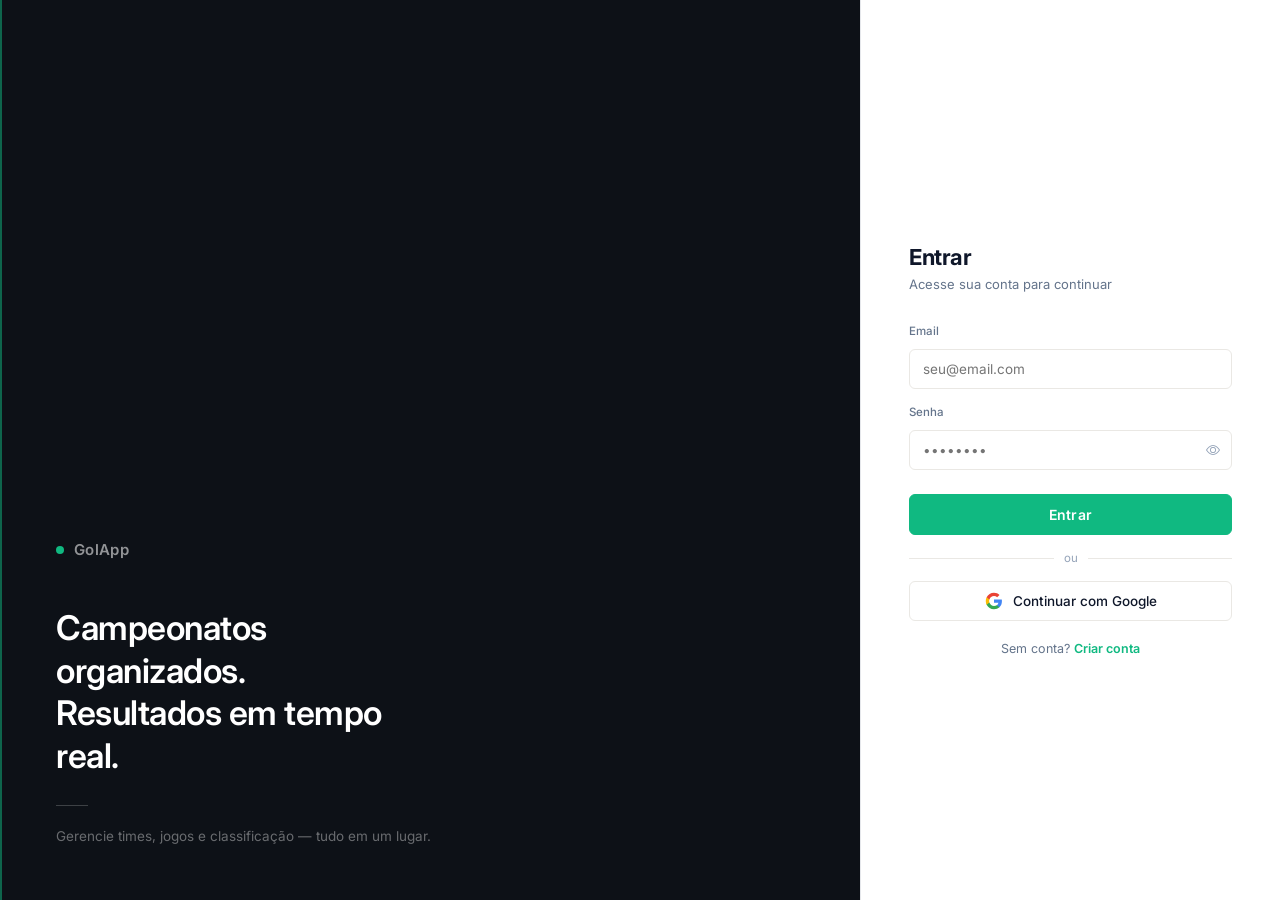
==== commit c8087949: "feat: Google OAuth login + auth security improvements" ====
--- a/frontend/index.html
+++ b/frontend/index.html
@@ -9,12 +9,16 @@
   <meta name="theme-color" content="#10b981" media="(prefers-color-scheme: light)">
   <meta name="theme-color" content="#09090b" media="(prefers-color-scheme: dark)">
   <title>GolApp</title>
+  <!-- Google OAuth Client ID — substitua pelo seu na produção -->
+  <meta name="google-client-id" content="">
   <link rel="preconnect" href="https://fonts.googleapis.com">
   <link href="https://fonts.googleapis.com/css2?family=Inter:wght@300;400;500;600;700;800&display=swap"
         rel="stylesheet">
   <link rel="stylesheet" href="https://cdn.jsdelivr.net/npm/bootstrap-icons@1.11.3/font/bootstrap-icons.min.css">
   <link rel="stylesheet" href="styles/main.css">
   <link rel="stylesheet" href="styles/camp.css">
+  <!-- Google Identity Services SDK -->
+  <script src="https://accounts.google.com/gsi/client" async defer></script>
   <!-- Aplica tema antes do render para evitar flash -->
   <script>
     document.documentElement.setAttribute(
@@ -22,6 +26,15 @@
       localStorage.getItem("golapp-theme") || "light"
     );
   </script>
+  <!-- Google Client ID (injetado pelo backend via meta tag ou variável global) -->
+  <script>
+    // O servidor Flask injeta o GOOGLE_CLIENT_ID aqui via template, mas como
+    // servimos HTML estático, lemos de uma meta tag definida abaixo.
+    (function () {
+      var meta = document.querySelector('meta[name="google-client-id"]');
+      window.__GOOGLE_CLIENT_ID__ = meta ? meta.content : "";
+    })();
+  </script>
 </head>
 <body>
 
@@ -59,6 +72,16 @@
           </div>
         </div>
         <button class="btn-primary-full" id="btn-login">Entrar</button>
+        <div class="login-or"><span>ou</span></div>
+        <button type="button" class="btn-google" id="btn-google-login">
+          <svg class="btn-google-icon" viewBox="0 0 24 24" aria-hidden="true">
+            <path fill="#4285F4" d="M22.56 12.25c0-.78-.07-1.53-.2-2.25H12v4.26h5.92c-.26 1.37-1.04 2.53-2.21 3.31v2.77h3.57c2.08-1.92 3.28-4.74 3.28-8.09z"/>
+            <path fill="#34A853" d="M12 23c2.97 0 5.46-.98 7.28-2.66l-3.57-2.77c-.98.66-2.23 1.06-3.71 1.06-2.86 0-5.29-1.93-6.16-4.53H2.18v2.84C3.99 20.53 7.7 23 12 23z"/>
+            <path fill="#FBBC05" d="M5.84 14.09c-.22-.66-.35-1.36-.35-2.09s.13-1.43.35-2.09V7.07H2.18C1.43 8.55 1 10.22 1 12s.43 3.45 1.18 4.93l3.66-2.84z"/>
+            <path fill="#EA4335" d="M12 5.38c1.62 0 3.06.56 4.21 1.64l3.15-3.15C17.45 2.09 14.97 1 12 1 7.7 1 3.99 3.47 2.18 7.07l3.66 2.84c.87-2.6 3.3-4.53 6.16-4.53z"/>
+          </svg>
+          Continuar com Google
+        </button>
         <p class="login-divider">
           Sem conta? <a href="#" id="link-to-register">Criar conta</a>
         </p>
@@ -91,6 +114,16 @@
           </div>
         </div>
         <button class="btn-primary-full" id="btn-register">Criar conta</button>
+        <div class="login-or"><span>ou</span></div>
+        <button type="button" class="btn-google" id="btn-google-register">
+          <svg class="btn-google-icon" viewBox="0 0 24 24" aria-hidden="true">
+            <path fill="#4285F4" d="M22.56 12.25c0-.78-.07-1.53-.2-2.25H12v4.26h5.92c-.26 1.37-1.04 2.53-2.21 3.31v2.77h3.57c2.08-1.92 3.28-4.74 3.28-8.09z"/>
+            <path fill="#34A853" d="M12 23c2.97 0 5.46-.98 7.28-2.66l-3.57-2.77c-.98.66-2.23 1.06-3.71 1.06-2.86 0-5.29-1.93-6.16-4.53H2.18v2.84C3.99 20.53 7.7 23 12 23z"/>
+            <path fill="#FBBC05" d="M5.84 14.09c-.22-.66-.35-1.36-.35-2.09s.13-1.43.35-2.09V7.07H2.18C1.43 8.55 1 10.22 1 12s.43 3.45 1.18 4.93l3.66-2.84z"/>
+            <path fill="#EA4335" d="M12 5.38c1.62 0 3.06.56 4.21 1.64l3.15-3.15C17.45 2.09 14.97 1 12 1 7.7 1 3.99 3.47 2.18 7.07l3.66 2.84c.87-2.6 3.3-4.53 6.16-4.53z"/>
+          </svg>
+          Continuar com Google
+        </button>
         <p class="login-divider">
           J&aacute; tem conta? <a href="#" id="link-to-login">Entrar</a>
         </p>
--- a/frontend/styles/main.css
+++ b/frontend/styles/main.css
@@ -962,6 +962,50 @@
 }
 
 .login-divider a:hover { text-decoration: underline; }
+
+/* ── Separador "ou" ── */
+.login-or {
+  display: flex;
+  align-items: center;
+  gap: 10px;
+  margin: 16px 0;
+  color: var(--faint);
+  font-size: 11.5px;
+}
+.login-or::before,
+.login-or::after {
+  content: '';
+  flex: 1;
+  height: 1px;
+  background: var(--border);
+}
+
+/* ── Botão Google ── */
+.btn-google {
+  width: 100%;
+  display: flex;
+  align-items: center;
+  justify-content: center;
+  gap: 10px;
+  padding: 10px 16px;
+  background: var(--surface);
+  border: 1px solid var(--border);
+  border-radius: var(--r-sm);
+  font-size: 13.5px;
+  font-weight: 500;
+  color: var(--text);
+  font-family: inherit;
+  cursor: pointer;
+  transition: background .15s, border-color .15s;
+  margin-bottom: 4px;
+}
+.btn-google:hover { background: var(--surface-2); border-color: var(--muted); }
+
+.btn-google-icon {
+  width: 18px;
+  height: 18px;
+  flex-shrink: 0;
+}
 
 /* ─── Campo de senha com botão de visualizar ──────────────── */
 .input-password-wrap {
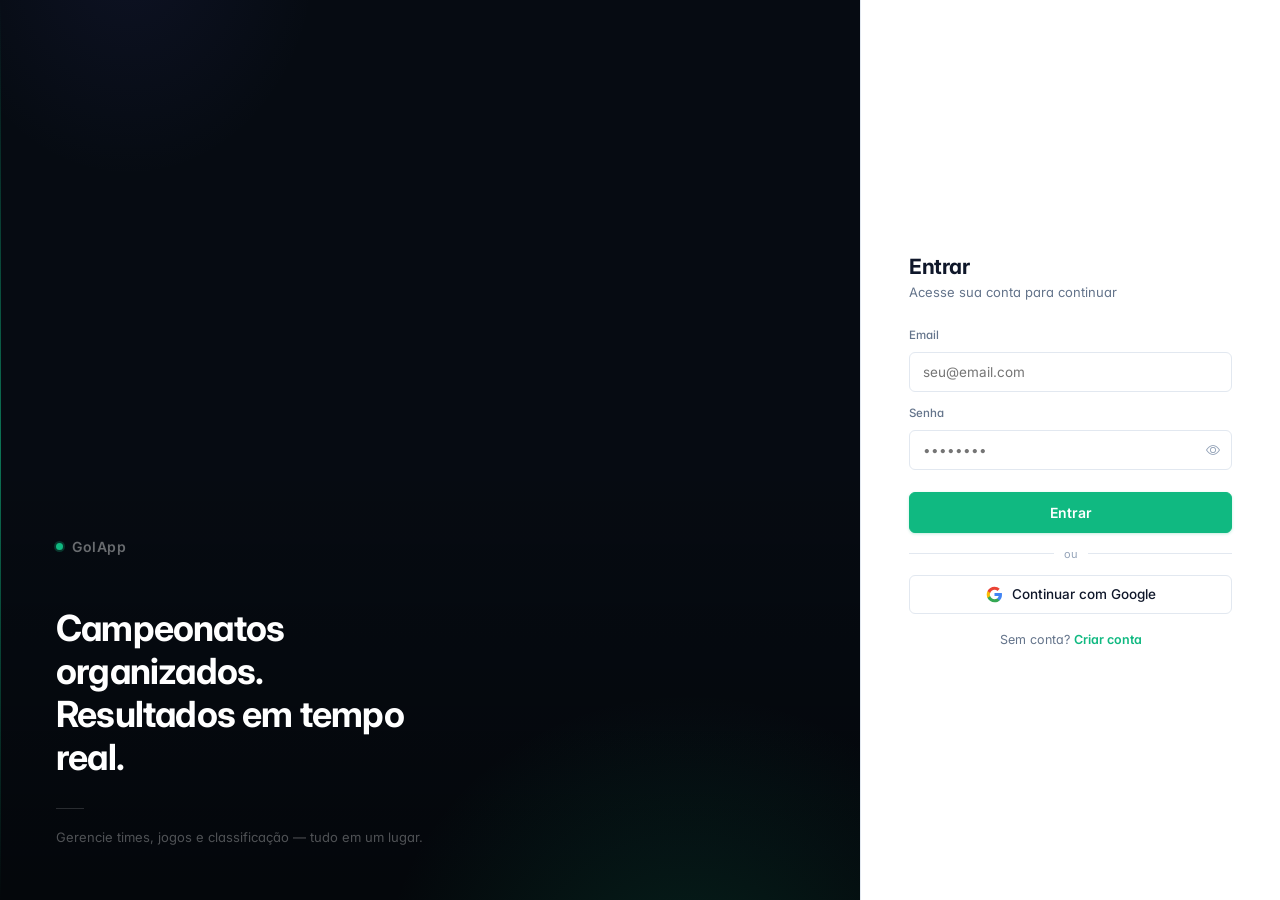
==== commit 760c31ff: "golApp" ====
--- a/frontend/index.html
+++ b/frontend/index.html
@@ -9,6 +9,7 @@
   <meta name="theme-color" content="#10b981" media="(prefers-color-scheme: light)">
   <meta name="theme-color" content="#09090b" media="(prefers-color-scheme: dark)">
   <title>GolApp</title>
+  <link rel="icon" href="data:,">
   <!-- Google OAuth Client ID — substitua pelo seu na produção -->
   <meta name="google-client-id" content="">
   <link rel="preconnect" href="https://fonts.googleapis.com">
@@ -155,6 +156,9 @@
         <div class="nav-item" data-tela="campeonatos">
           <i class="bi bi-trophy-fill nav-icon"></i><span>Campeonatos</span>
         </div>
+        <div class="nav-item" data-tela="planos">
+          <i class="bi bi-gem nav-icon"></i><span>Planos</span>
+        </div>
 
         <div class="sidebar-section-label">Geral</div>
 
@@ -295,6 +299,7 @@
               <div class="cc-pills" id="modalidade-pills">
                 <button type="button" class="cc-pill" data-value="Futebol">Futebol</button>
                 <button type="button" class="cc-pill" data-value="Futsal">Futsal</button>
+                <button type="button" class="cc-pill" data-value="Fut7">Fut7</button>
                 <button type="button" class="cc-pill" data-value="Basquete">Basquete</button>
                 <button type="button" class="cc-pill" data-value="V&ocirc;lei">V&ocirc;lei</button>
                 <button type="button" class="cc-pill" data-value="Handebol">Handebol</button>
@@ -310,14 +315,31 @@
                 <button type="button" class="cc-pill" data-value="Liga">
                   <i class="bi bi-table"></i> Liga
                 </button>
-                <button type="button" class="cc-pill" data-value="Copa">
-                  <i class="bi bi-diagram-3"></i> Copa
+                <button type="button" class="cc-pill" data-value="Eliminat&oacute;rias">
+                  <i class="bi bi-diagram-3"></i> Eliminat&oacute;rias
                 </button>
                 <button type="button" class="cc-pill" data-value="Grupos">
                   <i class="bi bi-grid-3x3-gap"></i> Grupos
                 </button>
               </div>
               <div class="cc-hint" id="formato-hint"></div>
+            </div>
+
+            <!-- Fase inicial das eliminat&oacute;rias (mata-mata) -->
+            <div class="cc-section hidden" id="copa-fase-inicial-section">
+              <div class="cc-section-label">Come&ccedil;ar nas&hellip;</div>
+              <div class="cc-pills" id="fase-inicial-pills">
+                <button type="button" class="cc-pill" data-value="oitavas">
+                  <i class="bi bi-trophy"></i> Oitavas de final
+                </button>
+                <button type="button" class="cc-pill" data-value="quartas">
+                  <i class="bi bi-trophy"></i> Quartas de final
+                </button>
+                <button type="button" class="cc-pill" data-value="semifinal">
+                  <i class="bi bi-trophy"></i> Semifinal
+                </button>
+              </div>
+              <div class="cc-hint">Mata-mata direto, com disputa de 3&ordm; lugar.</div>
             </div>
 
             <!-- Categoria -->
@@ -328,11 +350,15 @@
                 <button type="button" class="cc-pill" data-value="Profissional">Profissional</button>
                 <button type="button" class="cc-pill" data-value="Feminino">Feminino</button>
                 <button type="button" class="cc-pill" data-value="Misto">Misto</button>
-                <button type="button" class="cc-pill cc-pill-sub" data-value="Sub-20">Sub-20</button>
-                <button type="button" class="cc-pill cc-pill-sub" data-value="Sub-17">Sub-17</button>
-                <button type="button" class="cc-pill cc-pill-sub" data-value="Sub-15">Sub-15</button>
-                <button type="button" class="cc-pill cc-pill-sub" data-value="Sub-13">Sub-13</button>
-                <button type="button" class="cc-pill cc-pill-sub" data-value="Sub-11">Sub-11</button>
+                <button type="button" class="cc-pill cc-pill-sub" id="pill-sub-custom">
+                  <i class="bi bi-person-badge"></i>&nbsp;Sub&hellip;
+                </button>
+              </div>
+              <div class="cc-sub-wrap" id="cc-sub-wrap">
+                <span class="cc-sub-prefix">Sub-</span>
+                <input type="number" id="subIdade" class="cc-sub-input"
+                       min="5" max="23" placeholder="17">
+                <span class="cc-sub-anos">anos</span>
               </div>
             </div>
 
@@ -429,33 +455,68 @@
       <!-- Visão Geral (contexto campeonato) -->
       <div id="overview" class="tela">
 
-        <!-- Hero do campeonato -->
-        <div class="camp-hero" id="camp-hero" data-sport-icon="🏆">
-          <div class="camp-hero-top-row">
+        <!-- Capa + identidade (estilo profile) -->
+        <div class="ov-profile">
+          <!-- Capa de fundo -->
+          <div class="ov-cover" id="ov-cover">
+            <div class="ov-cover-overlay"></div>
+            <button class="ov-cover-btn" id="btn-trocar-capa" title="Trocar capa">
+              <i class="bi bi-camera"></i>
+              <span>Editar capa</span>
+            </button>
+          </div>
+
+          <!-- Barra de identidade: avatar + nome + meta + status -->
+          <div class="ov-identity">
+            <!-- Avatar / logo do campeonato -->
+            <div class="ov-avatar-wrap" id="ov-avatar-wrap">
+              <div class="ov-avatar" id="ov-avatar">
+                <span class="ov-avatar-emoji" id="ov-avatar-emoji">🏆</span>
+                <img class="ov-avatar-img hidden" id="ov-avatar-img" alt="Logo" />
+              </div>
+              <button class="ov-avatar-edit" id="btn-trocar-logo" title="Trocar logo">
+                <i class="bi bi-camera-fill"></i>
+              </button>
+            </div>
+
+            <!-- Info do campeonato -->
+            <div class="ov-identity-info">
+              <h1 class="ov-camp-nome" id="camp-hero-nome">&mdash;</h1>
+              <div class="ov-camp-meta" id="camp-hero-meta"></div>
+            </div>
+
+            <!-- Badge de status (canto direito) -->
             <span class="camp-hero-badge camp-hero-badge--nao-iniciado" id="camp-hero-badge">N&atilde;o iniciado</span>
           </div>
-          <h1 class="camp-hero-name" id="camp-hero-nome">&mdash;</h1>
-          <div class="camp-hero-meta" id="camp-hero-meta"></div>
-        </div>
-
-        <!-- Stats -->
+
+          <!-- Barra de progresso sutil -->
+          <div class="ov-progress-bar-wrap" id="ov-progress-bar-wrap">
+            <div class="ov-progress-fill" id="ov-progress-fill" style="width:0%"></div>
+          </div>
+        </div>
+
+        <!-- Inputs ocultos para upload de imagem -->
+        <input type="file" id="input-capa" accept="image/*" class="hidden" />
+        <input type="file" id="input-logo" accept="image/*" class="hidden" />
+
+        <!-- Stats row -->
         <div class="ov-stats-row" id="ov-stats-row"></div>
 
         <!-- Grid principal -->
         <div class="ov-grid">
           <div class="ov-col">
             <div class="card">
-              <div class="ov-section-title">Pr&oacute;ximos jogos</div>
+              <div class="ov-section-title"><i class="bi bi-calendar-event"></i>Pr&oacute;ximos jogos</div>
               <div id="ov-proximos"></div>
             </div>
             <div class="card">
-              <div class="ov-section-title">&Uacute;ltimos resultados</div>
+              <div class="ov-section-title"><i class="bi bi-flag"></i>&Uacute;ltimos resultados</div>
               <div id="ov-resultados"></div>
             </div>
           </div>
           <div class="ov-col">
             <div class="card">
-              <div class="ov-section-title">Classifica&ccedil;&atilde;o</div>
+              <div class="ov-section-title"><i class="bi bi-list-ol"></i>Classifica&ccedil;&atilde;o</div>
               <div id="ov-classif-mini"></div>
             </div>
           </div>
@@ -653,6 +714,108 @@
         <p class="sobre-copy">&copy; 2026 GolApp. Todos os direitos reservados.</p>
       </div>
 
+      <!-- Planos -->
+      <div id="planos" class="tela">
+
+        <div class="planos-hero">
+          <div class="planos-hero-badge">GolApp Pro</div>
+          <h2 class="planos-hero-title">Escolha seu plano</h2>
+          <p class="planos-hero-sub">Gerencie campeonatos com mais liberdade. Cancele quando quiser.</p>
+        </div>
+
+        <!-- Banner: plano ativo -->
+        <div class="plano-ativo-banner hidden" id="plano-ativo-banner">
+          <div class="plano-ativo-banner-icon"><i class="bi bi-gem"></i></div>
+          <div class="plano-ativo-banner-body">
+            <div class="plano-ativo-banner-title" id="plano-ativo-banner-title">Plano ativo</div>
+            <div class="plano-ativo-banner-sub" id="plano-ativo-banner-sub"></div>
+          </div>
+          <button class="plano-ativo-banner-cancel" id="btn-cancelar-plano">Cancelar</button>
+        </div>
+
+        <div class="planos-grid">
+
+          <!-- Mensal -->
+          <div class="plano-card">
+            <div class="plano-header">
+              <span class="plano-nome">Mensal</span>
+              <div class="plano-preco">
+                <span class="plano-cifrao">R$</span>
+                <span class="plano-valor">19</span>
+                <span class="plano-centavos">,99</span>
+              </div>
+              <span class="plano-periodo">por m&ecirc;s</span>
+            </div>
+            <ul class="plano-features">
+              <li><i class="bi bi-check-circle-fill"></i> Campeonatos ilimitados*</li>
+              <li><i class="bi bi-check-circle-fill"></i> Times e jogos ilimitados</li>
+              <li><i class="bi bi-check-circle-fill"></i> Classifica&ccedil;&atilde;o autom&aacute;tica</li>
+              <li><i class="bi bi-check-circle-fill"></i> M&uacute;ltiplos formatos</li>
+              <li><i class="bi bi-check-circle-fill"></i> Artilharia e cart&otilde;es</li>
+              <li><i class="bi bi-check-circle-fill"></i> Hist&oacute;rico de partidas</li>
+              <li><i class="bi bi-check-circle-fill"></i> Estat&iacute;sticas detalhadas</li>
+              <li><i class="bi bi-x-circle"></i> Suporte priorit&aacute;rio</li>
+              <li><i class="bi bi-x-circle"></i> Acesso antecipado a novos recursos</li>
+            </ul>
+            <button class="plano-btn plano-btn--outline" id="btn-assinar-mensal">Assinar mensal</button>
+            <p class="plano-note">* + R$5&ndash;10 por campeonato criado</p>
+          </div>
+
+          <!-- Anual — destaque -->
+          <div class="plano-card plano-card--featured">
+            <div class="plano-badge-top">Melhor custo-benef&iacute;cio</div>
+            <div class="plano-header">
+              <span class="plano-nome">Anual</span>
+              <div class="plano-preco">
+                <span class="plano-cifrao">R$</span>
+                <span class="plano-valor">110</span>
+              </div>
+              <span class="plano-periodo">por ano &middot; equiv. R$9,17/m&ecirc;s</span>
+            </div>
+            <div class="plano-economia">Economize R$130/ano</div>
+            <ul class="plano-features">
+              <li><i class="bi bi-check-circle-fill"></i> Campeonatos ilimitados*</li>
+              <li><i class="bi bi-check-circle-fill"></i> Times e jogos ilimitados</li>
+              <li><i class="bi bi-check-circle-fill"></i> Classifica&ccedil;&atilde;o autom&aacute;tica</li>
+              <li><i class="bi bi-check-circle-fill"></i> M&uacute;ltiplos formatos</li>
+              <li><i class="bi bi-check-circle-fill"></i> Artilharia e cart&otilde;es</li>
+              <li><i class="bi bi-check-circle-fill"></i> Hist&oacute;rico de partidas</li>
+              <li><i class="bi bi-check-circle-fill"></i> Estat&iacute;sticas detalhadas</li>
+              <li><i class="bi bi-check-circle-fill"></i> Suporte priorit&aacute;rio</li>
+              <li><i class="bi bi-check-circle-fill"></i> Acesso antecipado a novos recursos</li>
+            </ul>
+            <button class="plano-btn plano-btn--primary" id="btn-assinar-anual">Assinar anual</button>
+            <p class="plano-note">* + R$5&ndash;10 por campeonato criado</p>
+          </div>
+
+        </div>
+
+        <!-- Cobrança por campeonato -->
+        <div class="card">
+          <div class="card-title">Cobran&ccedil;a por campeonato</div>
+          <p class="plano-camp-desc">Al&eacute;m da mensalidade, cada campeonato criado tem uma taxa avulsa conforme o tipo escolhido.</p>
+          <div class="plano-camp-grid">
+            <div class="plano-camp-item">
+              <div class="plano-camp-icon"><i class="bi bi-trophy"></i></div>
+              <div class="plano-camp-body">
+                <div class="plano-camp-nome">B&aacute;sico</div>
+                <div class="plano-camp-sub">At&eacute; 8 times, liga simples</div>
+              </div>
+              <div class="plano-camp-preco">R$&nbsp;5</div>
+            </div>
+            <div class="plano-camp-item plano-camp-item--featured">
+              <div class="plano-camp-icon"><i class="bi bi-trophy-fill"></i></div>
+              <div class="plano-camp-body">
+                <div class="plano-camp-nome">Pro</div>
+                <div class="plano-camp-sub">Times ilimitados, todos os formatos</div>
+              </div>
+              <div class="plano-camp-preco">R$&nbsp;10</div>
+            </div>
+          </div>
+        </div>
+
+      </div>
+
     </div><!-- /.content-area -->
   </div><!-- /.content -->
 
@@ -664,6 +827,9 @@
     </button>
     <button class="bottom-nav-item ctx-geral" data-tela="campeonatos">
       <i class="bi bi-trophy-fill"></i><span>Campeonatos</span>
+    </button>
+    <button class="bottom-nav-item ctx-geral" data-tela="planos">
+      <i class="bi bi-gem"></i><span>Planos</span>
     </button>
     <button class="bottom-nav-item ctx-geral" data-tela="configuracoes">
       <i class="bi bi-sliders2"></i><span>Config.</span>
@@ -687,7 +853,83 @@
     <button class="bottom-nav-item ctx-camp" data-tela="estatisticas">
       <i class="bi bi-graph-up-arrow"></i><span>Stats</span>
     </button>
+    <button class="bottom-nav-item ctx-camp" id="btn-mais-camp" aria-label="Mais opções">
+      <i class="bi bi-grid-3x3-gap-fill"></i><span>Mais</span>
+    </button>
   </nav>
+
+  <!-- ── MAIS SHEET (mobile — contexto campeonato) ─────────────── -->
+  <div class="mais-sheet-backdrop" id="mais-sheet-backdrop" aria-hidden="true">
+    <div class="mais-sheet" id="mais-sheet" role="dialog" aria-label="Mais opções">
+      <div class="mais-sheet-handle"></div>
+      <div class="mais-sheet-title">Mais opções</div>
+      <div class="mais-sheet-grid">
+        <button class="mais-sheet-item" data-tela="artilharia">
+          <i class="bi bi-lightning-fill"></i><span>Artilharia</span>
+        </button>
+        <button class="mais-sheet-item" data-tela="avisos">
+          <i class="bi bi-megaphone-fill"></i><span>Avisos</span>
+        </button>
+        <button class="mais-sheet-item" data-tela="regulamento">
+          <i class="bi bi-file-text-fill"></i><span>Regulamento</span>
+        </button>
+        <button class="mais-sheet-item" data-tela="config-camp">
+          <i class="bi bi-sliders2"></i><span>Config.</span>
+        </button>
+      </div>
+    </div>
+  </div>
+
+  <!-- ── MODAL PAGAMENTO CAMPEONATO ──────────────────────────── -->
+  <div id="modal-pagamento" class="modal">
+    <div class="modal-box modal-pag-box">
+      <button class="modal-close" id="btn-fechar-pagamento">&#x2715;</button>
+
+      <div class="modal-pag-header">
+        <i class="bi bi-trophy-fill modal-pag-icon"></i>
+        <div class="modal-pag-title">Criar campeonato</div>
+        <div class="modal-pag-sub">Escolha o tipo e confirme</div>
+      </div>
+
+      <div class="modal-pag-opcoes">
+        <label class="pag-opcao">
+          <input type="radio" name="pag-tipo" value="basico" checked>
+          <div class="pag-opcao-body">
+            <div class="pag-opcao-nome">B&aacute;sico</div>
+            <div class="pag-opcao-desc">At&eacute; 8 times &middot; liga simples</div>
+          </div>
+          <div class="pag-opcao-preco">R$&nbsp;5</div>
+          <div class="pag-opcao-check"><i class="bi bi-check-circle-fill"></i></div>
+        </label>
+        <label class="pag-opcao">
+          <input type="radio" name="pag-tipo" value="pro">
+          <div class="pag-opcao-body">
+            <div class="pag-opcao-nome">Pro <span class="pag-badge-rec">Popular</span></div>
+            <div class="pag-opcao-desc">Times ilimitados &middot; todos os formatos</div>
+          </div>
+          <div class="pag-opcao-preco">R$&nbsp;10</div>
+          <div class="pag-opcao-check"><i class="bi bi-check-circle-fill"></i></div>
+        </label>
+      </div>
+
+      <div class="modal-pag-metodo">
+        <div class="modal-pag-metodo-label">Forma de pagamento</div>
+        <div class="pag-metodos">
+          <label class="pag-metodo-item">
+            <input type="radio" name="pag-metodo" value="pix" checked>
+            <i class="bi bi-qr-code"></i> Pix
+          </label>
+          <label class="pag-metodo-item">
+            <input type="radio" name="pag-metodo" value="cartao">
+            <i class="bi bi-credit-card"></i> Cart&atilde;o
+          </label>
+        </div>
+      </div>
+
+      <button class="btn-primary" id="btn-confirmar-pagamento"
+              style="width:100%;margin-top:4px">Confirmar e criar</button>
+    </div>
+  </div>
 
   <!-- ── MODAL PARTIDA ──────────────────────────────────────────────── -->
   <div id="modal-jogo" class="modal">
--- a/frontend/styles/main.css
+++ b/frontend/styles/main.css
@@ -1,135 +1,167 @@
-/* ═══════════════════════════════════════════════════════════════
-   GolApp — Design System v2
+﻿/* ═══════════════════════════════════════════════════════════════
+   GolApp — Design System v3
+   Paleta: Slate/Zinc neutro · Emerald accent · Premium feel
    ═══════════════════════════════════════════════════════════════ */
 
-/* ─── Tokens ──────────────────────────────────────────────────── */
+/* ─── Tokens ─────────────────────────────────────────────────────
+   Sistema de cores semântico com hierarquia clara.
+   Accent principal: emerald-500 (#10b981) — profissional, único.
+   Superfícies: branco puro + cinza muito sutil (sem amarelado).  */
 :root {
-  --accent:       #10b981;
-  --accent-dark:  #059669;
-  --accent-light: #d1fae5;
-  --accent-text:  #065f46;
-
-  --bg:        #f4f3f0;
+  /* Accent */
+  --accent:        #10b981;
+  --accent-hover:  #0ea472;
+  --accent-dim:    rgba(16,185,129,.12);
+  --accent-border: rgba(16,185,129,.28);
+  --accent-text:   #047857;
+
+  /* Superfícies — modo claro */
+  --bg:        #f8fafc;
   --surface:   #ffffff;
-  --surface-2: #f6f5f2;
-  --border:    #eae8e4;
-
+  --surface-2: #f1f5f9;
+  --surface-3: #e2e8f0;
+  --border:    #e2e8f0;
+  --border-2:  #cbd5e1;
+
+  /* Texto */
   --text:   #0f172a;
+  --text-2: #334155;
   --muted:  #64748b;
   --faint:  #94a3b8;
 
-  --sidebar:     #0c1220;
-  --s-text:      #64748b;
-  --s-hover:     rgba(255,255,255,.05);
-  --s-act-bg:    rgba(16,185,129,.12);
-  --s-act-text:  #10b981;
-  --s-border:    rgba(255,255,255,.07);
-
-  --topbar: #ffffff;
-  --input:  #f6f5f2;
-  --modal:  #ffffff;
-
-  --shadow-xs: 0 1px 2px rgba(0,0,0,.05);
-  --shadow-sm: 0 1px 3px rgba(0,0,0,.08), 0 1px 2px rgba(0,0,0,.05);
-  --shadow:    0 4px 6px -1px rgba(0,0,0,.08), 0 2px 4px -2px rgba(0,0,0,.05);
-  --shadow-lg: 0 10px 25px -3px rgba(0,0,0,.1), 0 4px 6px -4px rgba(0,0,0,.07);
-
-  --r:    8px;
-  --r-sm: 6px;
+  /* Sidebar */
+  --sidebar:       #0f172a;
+  --s-surface:     #1e293b;
+  --s-text:        #475569;
+  --s-hover:       rgba(255,255,255,.04);
+  --s-act-bg:      rgba(16,185,129,.1);
+  --s-act-text:    #34d399;
+  --s-border:      rgba(255,255,255,.06);
+
+  --topbar:  #ffffff;
+  --input:   #f8fafc;
+  --modal:   #ffffff;
+
+  --shadow-xs: 0 1px 2px rgba(15,23,42,.04);
+  --shadow-sm: 0 1px 3px rgba(15,23,42,.06), 0 1px 2px rgba(15,23,42,.04);
+  --shadow:    0 4px 8px -1px rgba(15,23,42,.06), 0 2px 4px -2px rgba(15,23,42,.04);
+  --shadow-lg: 0 12px 28px -4px rgba(15,23,42,.1), 0 4px 8px -4px rgba(15,23,42,.06);
+  --shadow-xl: 0 20px 48px -8px rgba(15,23,42,.16), 0 8px 16px -8px rgba(15,23,42,.08);
+
+  --r:    10px;
+  --r-sm:  6px;
   --r-lg: 16px;
+  --r-xl: 22px;
+
+  --t:    .15s ease;
+  --t-md: .22s cubic-bezier(.4,0,.2,1);
+  --t-spring: .28s cubic-bezier(.34,1.56,.64,1);
 }
 
 [data-theme="dark"] {
   color-scheme: dark;
 
-  --accent-light: rgba(16,185,129,.18);
-  --accent-text:  #34d399;
-
-  /* Zinc scale — escuro real com hierarquia de elevação */
-  --bg:        #09090b;  /* zinc-950 */
-  --surface:   #111113;  /* zinc-925 */
-  --surface-2: #18181b;  /* zinc-900 */
-  --border:    #27272a;  /* zinc-800 */
-
-  --text:  #fafafa;   /* zinc-50  */
-  --muted: #a1a1aa;   /* zinc-400 */
-  --faint: #52525b;   /* zinc-600 */
+  --accent:        #10b981;
+  --accent-hover:  #0ea472;
+  --accent-dim:    rgba(16,185,129,.12);
+  --accent-border: rgba(16,185,129,.22);
+  --accent-text:   #34d399;
+
+  --bg:        #09090b;
+  --surface:   #111113;
+  --surface-2: #18181b;
+  --surface-3: #27272a;
+  --border:    #27272a;
+  --border-2:  #3f3f46;
+
+  --text:   #fafafa;
+  --text-2: #a1a1aa;
+  --muted:  #71717a;
+  --faint:  #52525b;
 
   --sidebar:    #050507;
+  --s-surface:  #0d0d0f;
   --s-text:     #52525b;
-  --s-hover:    rgba(255,255,255,.04);
-  --s-act-bg:   rgba(16,185,129,.12);
+  --s-hover:    rgba(255,255,255,.035);
+  --s-act-bg:   rgba(16,185,129,.1);
   --s-act-text: #34d399;
   --s-border:   rgba(255,255,255,.05);
 
-  --topbar: #111113;
-  --input:  #09090b;
-  --modal:  #111113;
-
-  --shadow-xs: 0 1px 2px rgba(0,0,0,.55);
-  --shadow-sm: 0 1px 3px rgba(0,0,0,.55), 0 1px 2px rgba(0,0,0,.45);
-  --shadow:    0 4px 6px -1px rgba(0,0,0,.55), 0 2px 4px -2px rgba(0,0,0,.45);
-  --shadow-lg: 0 10px 25px -3px rgba(0,0,0,.65), 0 4px 6px -4px rgba(0,0,0,.45);
-}
-
-/* ─── Reset ───────────────────────────────────────────────────── */
+  --topbar:  #111113;
+  --input:   #09090b;
+  --modal:   #18181b;
+
+  --shadow-xs: 0 1px 2px rgba(0,0,0,.6);
+  --shadow-sm: 0 1px 3px rgba(0,0,0,.6), 0 1px 2px rgba(0,0,0,.45);
+  --shadow:    0 4px 8px -1px rgba(0,0,0,.6), 0 2px 4px -2px rgba(0,0,0,.45);
+  --shadow-lg: 0 12px 28px -4px rgba(0,0,0,.7), 0 4px 8px -4px rgba(0,0,0,.5);
+  --shadow-xl: 0 20px 48px -8px rgba(0,0,0,.8), 0 8px 16px -8px rgba(0,0,0,.5);
+}
+
+/* ─── Reset ──────────────────────────────────────────────────────── */
 *, *::before, *::after { box-sizing: border-box; margin: 0; padding: 0; }
-
-/* Transição suave de tema — aplicada em html para pegar tudo */
-html {
-  color-scheme: light;
-  transition: color-scheme .25s;
-}
+img, svg { max-width: 100%; vertical-align: middle; }
+img { display: block; }
+
+html { color-scheme: light; -webkit-text-size-adjust: 100%; }
 [data-theme="dark"] { color-scheme: dark; }
 
 body {
-  font-family: 'Inter', system-ui, -apple-system, sans-serif;
+  font-family: "Inter", system-ui, -apple-system, "Segoe UI", sans-serif;
   background: var(--bg);
   color: var(--text);
   height: 100vh;
   display: flex;
   overflow: hidden;
-  transition: background .25s, color .25s;
   -webkit-font-smoothing: antialiased;
   -moz-osx-font-smoothing: grayscale;
   text-rendering: optimizeLegibility;
-}
-
-/* ─── Sidebar ─────────────────────────────────────────────────── */
+  font-feature-settings: "cv02","cv03","cv04","cv11";
+}
+
+body, .sidebar, .topbar, .card, .modal-box,
+.config-list, .login-panel-right, .stat-card, .jogo-card,
+.campeonato-item, .dash-camp-card, .bottom-nav {
+  transition: background var(--t), border-color var(--t), color var(--t);
+}
+
+/* ─── Sidebar ─────────────────────────────────────────────────────── */
 .sidebar {
-  width: 220px;
+  width: 224px;
   height: 100vh;
   background: var(--sidebar);
   display: flex;
   flex-direction: column;
   flex-shrink: 0;
-  transition: background .25s;
+  border-right: 1px solid var(--s-border);
 }
 
 .sidebar-logo {
-  height: 60px;
-  padding: 0 18px;
+  height: 58px;
+  padding: 0 20px;
   display: flex;
   align-items: center;
   gap: 10px;
-  font-size: 15px;
+  font-size: 14.5px;
   font-weight: 600;
-  color: rgba(255,255,255,.65);
+  color: rgba(255,255,255,.5);
   letter-spacing: -.2px;
   border-bottom: 1px solid var(--s-border);
   flex-shrink: 0;
+  user-select: none;
 }
 
 .sidebar-logo-dot {
-  width: 8px;
-  height: 8px;
+  width: 7px;
+  height: 7px;
   border-radius: 50%;
   background: var(--accent);
   flex-shrink: 0;
+  box-shadow: 0 0 0 2px rgba(16,185,129,.2);
 }
 
 .sidebar-user {
-  padding: 12px 14px;
+  padding: 10px 14px;
   border-bottom: 1px solid var(--s-border);
   display: none;
   align-items: center;
@@ -139,19 +171,20 @@
 .sidebar-user-avatar {
   width: 28px;
   height: 28px;
-  border-radius: 50%;
+  border-radius: 8px;
   background: var(--s-act-bg);
-  border: 1px solid rgba(16,185,129,.3);
+  border: 1px solid var(--accent-border);
   display: flex;
   align-items: center;
   justify-content: center;
-  font-size: 13px;
+  font-size: 12px;
   flex-shrink: 0;
-  color: var(--accent);
+  color: var(--s-act-text);
+  font-weight: 600;
 }
 
 .sidebar-user-email {
-  font-size: 11px;
+  font-size: 11.5px;
   color: var(--s-text);
   flex: 1;
   overflow: hidden;
@@ -160,2461 +193,1022 @@
 }
 
 .sidebar-user button {
-  font-size: 10px;
-  padding: 3px 8px;
+  font-size: 10.5px;
+  padding: 4px 9px;
   background: transparent;
-  border: 1px solid rgba(255,255,255,.1);
+  border: 1px solid rgba(255,255,255,.08);
   color: var(--s-text);
-  border-radius: var(--r-sm);
+  border-radius: 6px;
   cursor: pointer;
   font-family: inherit;
   flex-shrink: 0;
-  transition: background .15s, color .15s, border-color .15s;
-}
-
+  font-weight: 500;
+  transition: background var(--t), color var(--t), border-color var(--t);
+  min-height: unset;
+}
 .sidebar-user button:hover {
-  background: rgba(220,38,38,.15);
+  background: rgba(220,38,38,.12);
   color: #f87171;
-  border-color: rgba(220,38,38,.3);
+  border-color: rgba(220,38,38,.25);
 }
 
 .sidebar-nav {
   flex: 1;
-  padding: 10px;
+  padding: 8px;
   display: flex;
   flex-direction: column;
-  gap: 2px;
+  gap: 1px;
   overflow-y: auto;
-}
+  scrollbar-width: none;
+}
+.sidebar-nav::-webkit-scrollbar { display: none; }
 
 .nav-item {
-  padding: 9px 12px;
-  border-radius: var(--r-sm);
+  padding: 8px 10px;
+  border-radius: 8px;
   cursor: pointer;
   font-size: 13px;
   font-weight: 500;
   color: var(--s-text);
-  transition: background .15s, color .15s;
+  transition: background var(--t), color var(--t);
   user-select: none;
   display: flex;
   align-items: center;
   gap: 10px;
   position: relative;
 }
-
 .nav-item .nav-icon {
-  font-size: 14px;
-  width: 16px;
+  font-size: 15px;
+  width: 18px;
   flex-shrink: 0;
-  opacity: .65;
-  transition: opacity .15s;
-}
-
-.nav-item:hover { background: var(--s-hover); color: #e2e8f0; }
-.nav-item:hover .nav-icon { opacity: 1; }
-.nav-item.ativo {
-  background: rgba(255,255,255,.055);
-  color: #e2e4e8;
-  font-weight: 600;
-}
+  opacity: .6;
+  transition: opacity var(--t);
+}
+.nav-item:hover { background: var(--s-hover); color: rgba(255,255,255,.65); }
+.nav-item:hover .nav-icon { opacity: .8; }
+.nav-item.ativo { background: var(--s-act-bg); color: var(--s-act-text); font-weight: 600; }
+.nav-item.ativo .nav-icon { opacity: 1; color: var(--s-act-text); }
 .nav-item.ativo::before {
-  content: '';
+  content: "";
   position: absolute;
-  left: 0; top: 50%;
+  left: -8px; top: 50%;
   transform: translateY(-50%);
-  width: 2px; height: 16px;
+  width: 2px; height: 14px;
   background: var(--accent);
   border-radius: 0 2px 2px 0;
 }
-.nav-item.ativo .nav-icon { opacity: 1; color: var(--s-act-text); }
+
+.sidebar-section-label {
+  font-size: 9.5px;
+  font-weight: 700;
+  letter-spacing: .08em;
+  text-transform: uppercase;
+  color: var(--s-text);
+  padding: 12px 10px 3px;
+  opacity: .55;
+}
 
 .sidebar-bottom {
-  padding: 12px 10px;
+  padding: 10px 8px;
   border-top: 1px solid var(--s-border);
   flex-shrink: 0;
 }
 
 .theme-btn {
   width: 100%;
-  padding: 9px 12px;
-  background: rgba(255,255,255,.04);
-  border: 1px solid var(--s-border);
+  padding: 8px 10px;
+  background: transparent;
+  border: 1px solid rgba(255,255,255,.06);
   color: var(--s-text);
-  border-radius: var(--r-sm);
+  border-radius: 8px;
   cursor: pointer;
-  font-size: 12px;
+  font-size: 12.5px;
   font-weight: 500;
   font-family: inherit;
   text-align: left;
   display: flex;
   align-items: center;
   gap: 9px;
-  transition: background .15s, color .15s, border-color .15s;
-  letter-spacing: .1px;
-}
-
-.theme-btn:hover {
-  background: rgba(255,255,255,.07);
-  color: #e4e4e7;
-  border-color: rgba(255,255,255,.12);
-}
-
-.theme-btn #theme-icon {
-  font-size: 13px;
-  flex-shrink: 0;
-  color: var(--accent);
-  opacity: .9;
-}
-
-/* ─── Layout principal ────────────────────────────────────────── */
+  transition: background var(--t), color var(--t), border-color var(--t);
+  min-height: unset;
+}
+.theme-btn:hover { background: var(--s-hover); color: rgba(255,255,255,.6); }
+.theme-btn #theme-icon { font-size: 13px; flex-shrink: 0; color: var(--accent); }
+
+.sidebar-social { padding: 10px 8px 12px; border-top: 1px solid var(--s-border); flex-shrink: 0; }
+.sidebar-social-label {
+  font-size: 9.5px; font-weight: 700; letter-spacing: .08em;
+  text-transform: uppercase; color: var(--s-text); margin-bottom: 8px; opacity: .55;
+}
+.sidebar-social-links { display: flex; gap: 5px; }
+.sidebar-social-btn {
+  width: 32px; height: 32px; border-radius: 8px;
+  background: rgba(255,255,255,.04); border: 1px solid var(--s-border);
+  color: var(--s-text); display: flex; align-items: center; justify-content: center;
+  font-size: 13px; text-decoration: none;
+  transition: background var(--t), color var(--t), border-color var(--t);
+}
+.sidebar-social-btn:hover { background: rgba(255,255,255,.08); color: rgba(255,255,255,.65); }
+
+/* ─── Menus contextuais ─────────────────────────────────────────── */
+.sidebar-menu { flex: 1; display: flex; flex-direction: column; overflow: hidden; min-height: 0; }
+.sidebar-ctx-header { padding: 12px 8px 10px; border-bottom: 1px solid var(--s-border); flex-shrink: 0; }
+.sidebar-back-btn {
+  display: inline-flex; align-items: center; gap: 6px;
+  background: transparent; border: none; color: var(--s-text);
+  font-size: 11px; font-weight: 500; cursor: pointer; padding: 0;
+  margin-bottom: 8px; font-family: inherit; transition: color var(--t); min-height: unset;
+}
+.sidebar-back-btn:hover { color: rgba(255,255,255,.55); }
+.sidebar-back-btn i { font-size: 11px; }
+.sidebar-ctx-badge {
+  font-size: 9.5px; color: var(--accent); font-weight: 700;
+  letter-spacing: .06em; text-transform: uppercase; margin-bottom: 2px;
+}
+.sidebar-ctx-name {
+  font-size: 13.5px; font-weight: 700; color: rgba(255,255,255,.8);
+  letter-spacing: -.25px; word-break: break-word; line-height: 1.3;
+}
+
+/* ─── Layout ────────────────────────────────────────────────────── */
 .content { flex: 1; display: flex; flex-direction: column; overflow: hidden; }
 
 .topbar {
   background: var(--bg);
   border-bottom: 1px solid var(--border);
   padding: 0 28px;
-  height: 60px;
+  height: 58px;
   display: flex;
   align-items: center;
   flex-shrink: 0;
-  transition: background .25s, border-color .25s;
-}
-
-.topbar-title {
-  font-size: 15px;
-  font-weight: 600;
-  color: var(--text);
-  letter-spacing: -.3px;
-}
-
-.content-area { flex: 1; overflow-y: auto; padding: 28px; }
-
-/* ─── Telas ───────────────────────────────────────────────────── */
+  gap: 4px;
+}
+.topbar-title { font-size: 14.5px; font-weight: 600; color: var(--text); letter-spacing: -.25px; }
+
+.topbar-back-btn {
+  width: 34px; height: 34px; border-radius: 50%;
+  border: none; background: transparent; color: var(--text);
+  font-size: 17px; display: flex; align-items: center; justify-content: center;
+  cursor: pointer; padding: 0; margin-right: 4px; font-family: inherit;
+  flex-shrink: 0; transition: background var(--t); min-height: unset;
+}
+.topbar-back-btn:hover { background: var(--surface-2); }
+
+.topbar-actions { display: none; margin-left: auto; align-items: center; gap: 2px; }
+.topbar-icon-btn {
+  width: 36px; height: 36px; border-radius: 50%;
+  border: none; background: transparent; color: var(--muted);
+  font-size: 17px; display: flex; align-items: center; justify-content: center;
+  cursor: pointer; padding: 0; font-family: inherit;
+  transition: background var(--t), color var(--t); min-height: unset;
+}
+.topbar-icon-btn:hover { background: var(--surface-2); color: var(--text); }
+
+.content-area { flex: 1; overflow-y: auto; padding: 28px; scroll-behavior: smooth; }
+
+/* ─── Utilitários ───────────────────────────────────────────────── */
+.hidden { display: none !important; }
+
 .tela { display: none; }
-.tela.ativa { display: block; }
-
-/* ─── Cards ───────────────────────────────────────────────────── */
+.tela.ativa { display: block; animation: tela-fade .16s ease; }
+@keyframes tela-fade {
+  from { opacity: 0; transform: translateY(4px); }
+  to   { opacity: 1; transform: translateY(0); }
+}
+
+/* ─── Cards ─────────────────────────────────────────────────────── */
 .card {
   background: var(--surface);
   border: 1px solid var(--border);
   border-radius: var(--r);
   padding: 20px 22px;
-  margin-bottom: 18px;
-  transition: background .25s, border-color .25s;
-}
-
+  margin-bottom: 16px;
+}
 .card-title {
-  font-size: 13px;
-  font-weight: 600;
-  letter-spacing: 0;
-  color: var(--text);
-  margin-bottom: 16px;
-  display: flex;
-  align-items: center;
-  gap: 8px;
-}
-
-.card-title::before {
-  content: '';
-  display: inline-block;
-  width: 2px;
-  height: 12px;
-  background: var(--accent);
-  border-radius: 1px;
-  opacity: .55;
-  flex-shrink: 0;
-}
-
-/* ─── Stats ───────────────────────────────────────────────────── */
-.stats-grid {
-  display: grid;
-  grid-template-columns: repeat(2, 1fr);
-  gap: 12px;
-  margin-bottom: 20px;
-}
+  font-size: 11.5px; font-weight: 700; letter-spacing: .06em;
+  text-transform: uppercase; color: var(--faint);
+  margin-bottom: 16px; display: flex; align-items: center; gap: 8px;
+}
+.card-title i { font-size: 13px; color: var(--accent); opacity: .8; }
+
+/* ─── Stats ─────────────────────────────────────────────────────── */
+.stats-grid { display: grid; grid-template-columns: repeat(2, 1fr); gap: 10px; margin-bottom: 16px; }
 
 .stat-card {
   background: var(--surface);
   border: 1px solid var(--border);
   border-radius: var(--r);
   padding: 16px 18px;
-  transition: background .25s, border-color .25s;
   display: flex;
   align-items: flex-start;
-  gap: 14px;
-}
-
-/* Ícone do stat card */
+  gap: 13px;
+  position: relative;
+  overflow: hidden;
+}
 .stat-card-icon {
-  width: 32px;
-  display: flex;
-  align-items: center;
-  justify-content: center;
-  font-size: 20px;
-  flex-shrink: 0;
-  color: var(--accent);
-  opacity: .7;
-}
-
+  width: 34px; height: 34px; min-width: 34px; border-radius: 9px;
+  background: var(--accent-dim); display: flex; align-items: center; justify-content: center;
+  font-size: 15px; flex-shrink: 0; color: var(--accent);
+  aspect-ratio: 1;
+}
 .stat-card-body { flex: 1; min-width: 0; }
-
-.stat-label {
-  font-size: 11px;
-  font-weight: 500;
-  color: var(--muted);
-  text-transform: uppercase;
-  letter-spacing: .5px;
-  margin-bottom: 4px;
-}
-
-.stat-value {
-  font-size: 26px;
-  font-weight: 700;
-  color: var(--text);
-  line-height: 1;
-  letter-spacing: -.5px;
-  font-variant-numeric: tabular-nums;
-}
-
-/* ─── Formulários ─────────────────────────────────────────────── */
+.stat-label { font-size: 11px; font-weight: 500; color: var(--muted); margin-bottom: 3px; }
+.stat-value { font-size: 26px; font-weight: 700; color: var(--text); line-height: 1; letter-spacing: -.6px; font-variant-numeric: tabular-nums; }
+
+/* ─── Formulários ───────────────────────────────────────────────── */
 .form-row { display: flex; gap: 10px; align-items: flex-end; flex-wrap: wrap; }
-
 .form-field { display: flex; flex-direction: column; gap: 5px; flex: 1; min-width: 140px; }
-
-.form-field label { font-size: 12px; font-weight: 500; color: var(--muted); }
-
-.form-field input,
-.form-field select {
-  padding: 9px 12px;
-  border: 1px solid var(--border);
-  border-radius: var(--r-sm);
-  font-size: 13px;
-  font-family: inherit;
-  background: var(--input);
-  color: var(--text);
-  outline: none;
-  transition: border-color .15s, background .15s;
-}
-
-.form-field input:focus,
-.form-field select:focus {
-  border-color: var(--accent);
-  background: var(--surface);
-}
-
-/* ─── Botões ──────────────────────────────────────────────────── */
+.form-field label { font-size: 11.5px; font-weight: 500; color: var(--muted); }
+.form-field input, .form-field select {
+  padding: 9px 12px; border: 1px solid var(--border); border-radius: var(--r-sm);
+  font-size: 13.5px; font-family: inherit; background: var(--input); color: var(--text);
+  outline: none; transition: border-color var(--t), box-shadow var(--t);
+}
+.form-field input:focus, .form-field select:focus {
+  border-color: var(--accent); box-shadow: 0 0 0 3px rgba(16,185,129,.08);
+}
+
+/* ─── Botões ────────────────────────────────────────────────────── */
 button {
-  padding: 8px 16px;
-  font-family: inherit;
-  font-size: 13px;
-  font-weight: 500;
-  border-radius: var(--r-sm);
-  cursor: pointer;
-  border: 1px solid transparent;
-  transition: background .15s, opacity .15s, border-color .15s, color .15s;
+  padding: 8px 16px; font-family: inherit; font-size: 13px; font-weight: 500;
+  border-radius: var(--r-sm); cursor: pointer; border: 1px solid transparent;
+  transition: background var(--t), border-color var(--t), color var(--t), box-shadow var(--t);
   white-space: nowrap;
 }
-
 .btn-primary {
-  background: var(--accent);
-  color: #fff;
-  border-color: var(--accent);
-}
-.btn-primary:hover {
-  background: var(--accent-dark);
-  border-color: var(--accent-dark);
-}
-
+  background: var(--accent); color: #fff; border-color: var(--accent);
+  box-shadow: 0 1px 3px rgba(16,185,129,.25);
+}
+.btn-primary:hover { background: var(--accent-hover); border-color: var(--accent-hover); box-shadow: 0 2px 8px rgba(16,185,129,.32); }
 .btn-primary-full {
-  width: 100%;
-  padding: 11px;
-  background: var(--accent);
-  color: #fff;
-  border: 1px solid var(--accent);
-  border-radius: var(--r-sm);
-  font-size: 14px;
-  font-weight: 600;
-  cursor: pointer;
-  font-family: inherit;
-  margin-top: 8px;
-  letter-spacing: .01em;
-  transition: background .15s, border-color .15s;
-}
-.btn-primary-full:hover {
-  background: var(--accent-dark);
-  border-color: var(--accent-dark);
-}
-
-.btn-outline {
-  background: transparent;
-  color: var(--text);
-  border-color: var(--border);
-}
-.btn-outline:hover {
-  background: var(--surface-2);
-  border-color: var(--muted);
-}
-
-/* ─── Lista de campeonatos ────────────────────────────────────── */
+  width: 100%; padding: 11px; background: var(--accent); color: #fff;
+  border: 1px solid var(--accent); border-radius: var(--r-sm); font-size: 14px;
+  font-weight: 600; cursor: pointer; font-family: inherit; margin-top: 8px;
+  box-shadow: 0 1px 3px rgba(16,185,129,.25);
+  transition: background var(--t), border-color var(--t), box-shadow var(--t);
+}
+.btn-primary-full:hover { background: var(--accent-hover); box-shadow: 0 3px 10px rgba(16,185,129,.3); }
+.btn-outline { background: transparent; color: var(--text-2); border-color: var(--border-2); }
+.btn-outline:hover { background: var(--surface-2); color: var(--text); }
+.btn-ativo { background: var(--accent) !important; color: #fff !important; border-color: var(--accent) !important; }
+
+.input-password-wrap { position: relative; display: flex; align-items: center; }
+.input-password-wrap input { padding-right: 40px !important; }
+.btn-show-pass {
+  position: absolute; right: 0; top: 50%; transform: translateY(-50%);
+  width: 38px; height: 100%; display: flex; align-items: center; justify-content: center;
+  background: transparent; border: none; border-radius: 0 var(--r-sm) var(--r-sm) 0;
+  color: var(--faint); cursor: pointer; font-size: 14px; padding: 0;
+  transition: color var(--t); min-height: unset;
+}
+.btn-show-pass:hover  { color: var(--muted); }
+.btn-show-pass.active { color: var(--accent); }
+
+/* ─── Lista campeonatos ─────────────────────────────────────────── */
 .campeonato-item {
-  display: flex;
-  align-items: center;
-  gap: 14px;
-  padding: 14px 16px;
-  background: var(--surface);
-  border: 1px solid var(--border);
-  border-radius: var(--r);
-  margin-bottom: 8px;
-  cursor: pointer;
-  -webkit-tap-highlight-color: transparent;
-  touch-action: manipulation;
-  transition: border-color .15s, background .15s;
-}
-
+  display: flex; align-items: center; gap: 14px; padding: 14px 16px;
+  background: var(--surface); border: 1px solid var(--border); border-radius: var(--r);
+  margin-bottom: 8px; cursor: pointer; -webkit-tap-highlight-color: transparent;
+  touch-action: manipulation; transition: border-color var(--t), box-shadow var(--t);
+}
 .campeonato-item:last-child { margin-bottom: 0; }
-
-.campeonato-item:hover {
-  border-color: var(--accent);
-}
-
+.campeonato-item:hover { border-color: var(--accent-border); box-shadow: 0 0 0 1px var(--accent-border); }
 .campeonato-item:active { opacity: .85; }
-
 .campeonato-item-icon {
-  width: 38px;
-  height: 38px;
-  border-radius: var(--r-sm);
-  background: var(--surface-2);
-  color: var(--muted);
-  display: flex;
-  align-items: center;
-  justify-content: center;
-  font-size: 17px;
-  flex-shrink: 0;
-}
-
+  width: 40px; height: 40px; min-width: 40px; border-radius: 10px;
+  background: var(--accent-dim); color: var(--accent);
+  display: flex; align-items: center; justify-content: center;
+  font-size: 17px; flex-shrink: 0; border: 1px solid var(--accent-border);
+  aspect-ratio: 1; align-self: center;
+}
 .campeonato-item-body { flex: 1; min-width: 0; }
-.campeonato-item-nome { font-size: 14px; font-weight: 600; color: var(--text); margin-bottom: 2px; white-space: nowrap; overflow: hidden; text-overflow: ellipsis; }
-
-.campeonato-modalidade {
-  font-size: 11px;
-  color: var(--muted);
-  font-weight: 500;
-}
-
-/* ─── Times ───────────────────────────────────────────────────── */
-.lista-times { display: flex; flex-wrap: wrap; gap: 8px; }
-
+.campeonato-item-top { display: flex; align-items: center; gap: 8px; flex-wrap: wrap; }
+.campeonato-item-nome {
+  font-size: 13.5px; font-weight: 600; color: var(--text);
+  white-space: nowrap; overflow: hidden; text-overflow: ellipsis;
+}
+.campeonato-item-meta { display: flex; flex-wrap: wrap; gap: 8px; margin-top: 4px; font-size: 11px; color: var(--muted); }
+.campeonato-item-meta i { font-size: 10px; }
+
+.camp-status-badge { font-size: 10px; font-weight: 600; padding: 2px 8px; border-radius: 20px; white-space: nowrap; letter-spacing: .04em; }
+.camp-status-aguardando { background: rgba(99,102,241,.1); color: #6366f1; border: 1px solid rgba(99,102,241,.2); }
+.camp-status-ativo      { background: var(--accent-dim); color: var(--accent); border: 1px solid var(--accent-border); }
+.camp-status-enc        { background: var(--surface-2); color: var(--faint); border: 1px solid var(--border); }
+
+.camp-prog-bar { height: 3px; background: var(--surface-3); border-radius: 3px; margin-top: 8px; overflow: hidden; }
+.camp-prog-fill { height: 100%; background: linear-gradient(90deg, var(--accent), #34d399); border-radius: 3px; transition: width .4s ease; }
+
+.btn-deletar-camp {
+  width: 32px; height: 32px; border-radius: var(--r-sm); border: 1px solid transparent;
+  background: transparent; color: var(--faint); cursor: pointer;
+  display: flex; align-items: center; justify-content: center;
+  font-size: 14px; flex-shrink: 0; margin-left: 4px;
+  transition: background var(--t), color var(--t), border-color var(--t); min-height: unset;
+}
+.btn-deletar-camp:hover { background: rgba(239,68,68,.08); color: #ef4444; border-color: rgba(239,68,68,.18); }
+.camp-empty { color: var(--faint); font-size: 12px; }
+.campeonato-item--deleting { opacity: .35; pointer-events: none; }
+
+/* ─── FAB ───────────────────────────────────────────────────────── */
+.camp-fab {
+  position: fixed; bottom: calc(72px + env(safe-area-inset-bottom, 0px)); right: 20px;
+  width: 52px; height: 52px; border-radius: 50%; background: var(--accent); color: #fff;
+  border: none; font-size: 22px; display: flex; align-items: center; justify-content: center;
+  cursor: pointer; box-shadow: 0 4px 14px rgba(16,185,129,.4), 0 2px 6px rgba(0,0,0,.15);
+  transition: background var(--t), box-shadow var(--t), transform var(--t-spring); z-index: 20; min-height: unset;
+}
+.camp-fab:hover { background: var(--accent-hover); box-shadow: 0 6px 20px rgba(16,185,129,.45); transform: scale(1.05); }
+.camp-fab:active { transform: scale(.96); }
+.camp-fab.hidden { opacity: 0; pointer-events: none; transform: scale(.9); }
+@media (min-width: 769px) { .camp-fab { position: absolute; bottom: 24px; right: 24px; } }
+
+/* ─── Busca ─────────────────────────────────────────────────────── */
+.camp-busca-wrap { position: relative; margin-bottom: 12px; }
+.camp-busca-icon { position: absolute; left: 11px; top: 50%; transform: translateY(-50%); color: var(--faint); font-size: 13px; pointer-events: none; }
+.camp-busca-input {
+  width: 100%; box-sizing: border-box; padding: 9px 12px 9px 33px;
+  font-size: 13px; border: 1px solid var(--border); border-radius: var(--r-sm);
+  background: var(--surface); color: var(--text); outline: none; font-family: inherit;
+  transition: border-color var(--t), box-shadow var(--t);
+}
+.camp-busca-input:focus { border-color: var(--accent); box-shadow: 0 0 0 3px rgba(16,185,129,.08); }
+
+/* ─── Times ─────────────────────────────────────────────────────── */
+.lista-times { display: flex; flex-wrap: wrap; gap: 7px; }
 .time-card {
-  background: var(--surface-2);
-  border: 1px solid var(--border);
-  padding: 5px 14px;
-  border-radius: 20px;
-  font-size: 12px;
-  font-weight: 500;
-  color: var(--muted);
-  transition: background .15s, border-color .15s, color .15s;
-}
-
-.time-card:hover {
-  border-color: var(--accent);
-  color: var(--accent-text);
-  background: var(--accent-light);
-}
-
-/* ─── Jogos ───────────────────────────────────────────────────── */
+  background: var(--surface); border: 1px solid var(--border); padding: 5px 13px;
+  border-radius: 20px; font-size: 12px; font-weight: 500; color: var(--text-2);
+  transition: background var(--t), border-color var(--t), color var(--t); cursor: default;
+}
+.time-card:hover { border-color: var(--accent-border); color: var(--accent); background: var(--accent-dim); }
+[data-theme="dark"] .time-card:hover { background: rgba(16,185,129,.1); border-color: rgba(16,185,129,.3); color: #34d399; }
+
+/* ─── Jogos ─────────────────────────────────────────────────────── */
 .jogos-list { display: flex; flex-direction: column; gap: 6px; }
-
 .jogo-card {
-  background: var(--surface);
-  border: 1px solid var(--border);
-  padding: 12px 16px;
-  border-radius: var(--r);
-  font-size: 13px;
-  display: grid;
-  grid-template-columns: 1fr auto 1fr auto;
-  align-items: center;
-  gap: 12px;
-  cursor: pointer;
-  transition: border-color .15s;
-}
-
-.jogo-card:hover {
-  border-color: var(--accent);
-}
-
-.jogo-card strong {
-  font-weight: 500;
-  color: var(--text);
-  min-width: 0;
-  overflow: hidden;
-  text-overflow: ellipsis;
-  white-space: nowrap;
-}
-
+  background: var(--surface); border: 1px solid var(--border); padding: 12px 16px;
+  border-radius: var(--r); font-size: 13px; display: grid;
+  grid-template-columns: 1fr auto 1fr auto; align-items: center; gap: 12px; cursor: pointer;
+  transition: border-color var(--t), box-shadow var(--t);
+}
+.jogo-card:hover { border-color: var(--accent-border); box-shadow: 0 0 0 1px var(--accent-border); }
+.jogo-card strong { font-weight: 500; color: var(--text); min-width: 0; overflow: hidden; text-overflow: ellipsis; white-space: nowrap; }
 .jogo-card strong:last-of-type { text-align: right; }
-
 .placar-display {
-  font-size: 14px;
-  font-weight: 700;
-  font-variant-numeric: tabular-nums;
-  padding: 4px 12px;
-  background: var(--surface-2);
-  border: 1px solid var(--border);
-  border-radius: var(--r-sm);
-  color: var(--text);
-  text-align: center;
-  min-width: 64px;
-}
-
+  font-size: 13.5px; font-weight: 700; font-variant-numeric: tabular-nums;
+  padding: 5px 12px; background: var(--surface-2); border: 1px solid var(--border);
+  border-radius: var(--r-sm); color: var(--text); text-align: center; min-width: 62px; letter-spacing: .04em;
+}
 .jogo-status-badge {
-  font-size: 10px;
-  font-weight: 600;
-  padding: 3px 8px;
-  border-radius: 20px;
-  background: var(--surface-2);
-  color: var(--faint);
-  border: 1px solid var(--border);
-  flex-shrink: 0;
-  text-transform: uppercase;
-  letter-spacing: .3px;
-}
-
+  font-size: 10px; font-weight: 600; padding: 3px 8px; border-radius: 20px;
+  background: var(--surface-2); color: var(--faint); border: 1px solid var(--border);
+  flex-shrink: 0; text-transform: uppercase; letter-spacing: .04em;
+}
 .jogo-status-badge.status-primeiro_tempo,
-.jogo-status-badge.status-segundo_tempo { background: #d1fae5; color: #065f46; border-color: #6ee7b7; }
-.jogo-status-badge.status-intervalo     { background: #fef3c7; color: #92400e; border-color: #fcd34d; }
+.jogo-status-badge.status-segundo_tempo { background: var(--accent-dim); color: var(--accent); border-color: var(--accent-border); }
+.jogo-status-badge.status-intervalo     { background: rgba(245,158,11,.1); color: #d97706; border-color: rgba(245,158,11,.22); }
 .jogo-status-badge.status-encerrado     { background: var(--surface-2); color: var(--faint); }
-
-/* ─── Classificação ───────────────────────────────────────────── */
+[data-theme="dark"] .jogo-status-badge.status-primeiro_tempo,
+[data-theme="dark"] .jogo-status-badge.status-segundo_tempo { background: rgba(16,185,129,.1); color: #34d399; border-color: rgba(16,185,129,.22); }
+[data-theme="dark"] .jogo-status-badge.status-intervalo { background: rgba(245,158,11,.1); color: #fbbf24; border-color: rgba(245,158,11,.2); }
+
+/* ─── Classificação ─────────────────────────────────────────────── */
 #tabela { width: 100%; border-collapse: collapse; font-size: 13px; }
-
-#tabela th,
-#tabela td {
-  text-align: left;
-  padding: 10px 12px;
-  border-bottom: 1px solid var(--border);
-  color: var(--text);
-}
-
-#tabela th {
-  font-weight: 600;
-  color: var(--faint);
-  font-size: 10px;
-  text-transform: uppercase;
-  letter-spacing: .6px;
-  background: var(--surface-2);
-}
-
+#tabela th, #tabela td { text-align: left; padding: 10px 12px; border-bottom: 1px solid var(--border); color: var(--text); }
+#tabela th { font-weight: 700; color: var(--faint); font-size: 10px; text-transform: uppercase; letter-spacing: .08em; background: var(--surface-2); }
 #tabela tbody tr:first-child td:first-child { position: relative; padding-left: 24px; }
-#tabela tbody tr:first-child td:first-child::before {
-  content: '🥇';
-  position: absolute;
-  left: 4px;
-  font-size: 11px;
-}
+#tabela tbody tr:first-child td:first-child::before { content: "🥇"; position: absolute; left: 4px; font-size: 11px; }
 #tabela tbody tr:nth-child(2) td:first-child { position: relative; padding-left: 24px; }
-#tabela tbody tr:nth-child(2) td:first-child::before {
-  content: '🥈';
-  position: absolute;
-  left: 4px;
-  font-size: 11px;
-}
+#tabela tbody tr:nth-child(2) td:first-child::before { content: "🥈"; position: absolute; left: 4px; font-size: 11px; }
 #tabela tbody tr:nth-child(3) td:first-child { position: relative; padding-left: 24px; }
-#tabela tbody tr:nth-child(3) td:first-child::before {
-  content: '🥉';
-  position: absolute;
-  left: 4px;
-  font-size: 11px;
-}
-
+#tabela tbody tr:nth-child(3) td:first-child::before { content: "🥉"; position: absolute; left: 4px; font-size: 11px; }
 #tabela tbody tr:hover td { background: var(--surface-2); }
 
-/* ─── Modal ───────────────────────────────────────────────────── */
+/* ─── Modal ─────────────────────────────────────────────────────── */
 .modal {
-  display: none;
-  position: fixed;
-  inset: 0;
-  background: rgba(0,0,0,.45);
-  backdrop-filter: blur(4px);
-  -webkit-backdrop-filter: blur(4px);
-  z-index: 100;
-  align-items: center;
-  justify-content: center;
-}
-
+  display: none; position: fixed; inset: 0;
+  background: rgba(9,9,11,.55);
+  backdrop-filter: blur(6px) saturate(140%);
+  -webkit-backdrop-filter: blur(6px) saturate(140%);
+  z-index: 100; align-items: center; justify-content: center;
+}
 .modal.open { display: flex; }
-
 .modal-box {
-  background: var(--modal);
-  border: 1px solid var(--border);
-  border-radius: var(--r-lg);
-  padding: 28px;
-  width: 440px;
-  max-width: 95vw;
-  position: relative;
-  box-shadow: var(--shadow-lg);
-  transition: background .2s, border-color .2s;
-}
-
+  background: var(--modal); border: 1px solid var(--border); border-radius: var(--r-lg);
+  padding: 28px; width: 440px; max-width: 95vw; position: relative; box-shadow: var(--shadow-xl);
+}
 .modal-close {
-  position: absolute;
-  top: 14px;
-  right: 16px;
-  background: var(--surface-2);
-  border: 1px solid var(--border);
-  font-size: 12px;
-  color: var(--muted);
-  cursor: pointer;
-  width: 28px;
-  height: 28px;
-  border-radius: 50%;
-  display: flex;
-  align-items: center;
-  justify-content: center;
-  padding: 0;
-  transition: background .15s, color .15s;
-}
-
-.modal-close:hover { background: var(--border); color: var(--text); }
-
-.modal-teams {
-  display: flex;
-  align-items: center;
-  justify-content: space-between;
-  gap: 12px;
-  margin-bottom: 22px;
-}
-
-.modal-team { font-size: 14px; font-weight: 700; flex: 1; color: var(--text); line-height: 1.3; }
+  position: absolute; top: 14px; right: 16px; background: var(--surface-2);
+  border: 1px solid var(--border); font-size: 11px; color: var(--muted); cursor: pointer;
+  width: 27px; height: 27px; border-radius: 50%; display: flex; align-items: center;
+  justify-content: center; padding: 0; transition: background var(--t), color var(--t); min-height: unset;
+}
+.modal-close:hover { background: var(--surface-3); color: var(--text); }
+.modal-teams { display: flex; align-items: center; justify-content: space-between; gap: 12px; margin-bottom: 22px; }
+.modal-team { font-size: 13.5px; font-weight: 700; flex: 1; color: var(--text); line-height: 1.3; }
 .modal-team:last-child { text-align: right; }
-
 .modal-score-area { display: flex; align-items: center; gap: 8px; flex-shrink: 0; }
 .score-col { display: flex; flex-direction: column; align-items: center; gap: 6px; }
-
-.score-num {
-  font-size: 40px;
-  font-weight: 700;
-  line-height: 1;
-  min-width: 50px;
-  text-align: center;
-  font-variant-numeric: tabular-nums;
-  color: var(--text);
-  letter-spacing: -1px;
-}
-
-.score-sep { font-size: 24px; color: var(--border); padding: 0 4px; margin-top: 8px; }
-
+.score-num { font-size: 42px; font-weight: 700; line-height: 1; min-width: 52px; text-align: center; font-variant-numeric: tabular-nums; color: var(--text); letter-spacing: -1.5px; }
+.score-sep { font-size: 22px; color: var(--border-2); padding: 0 4px; margin-top: 8px; }
 .btn-score {
-  width: 28px;
-  height: 28px;
-  border-radius: 50%;
-  border: 1px solid var(--border);
-  background: var(--surface-2);
-  font-size: 16px;
-  cursor: pointer;
-  display: flex;
-  align-items: center;
-  justify-content: center;
-  font-weight: 600;
-  color: var(--muted);
-  padding: 0;
-  line-height: 1;
-  transition: background .15s, border-color .15s, color .15s;
-}
-
-.btn-score:hover { background: var(--accent); border-color: var(--accent); color: #fff; }
-
+  width: 28px; height: 28px; border-radius: 50%; border: 1px solid var(--border);
+  background: var(--surface-2); font-size: 15px; cursor: pointer;
+  display: flex; align-items: center; justify-content: center;
+  font-weight: 600; color: var(--muted); padding: 0; line-height: 1;
+  transition: background var(--t), border-color var(--t), color var(--t); min-height: unset;
+}
+.btn-score:hover { background: var(--accent); border-color: var(--accent); color: #fff; box-shadow: 0 2px 6px rgba(16,185,129,.3); }
 .modal-timer {
-  text-align: center;
-  background: var(--surface-2);
-  border: 1px solid var(--border);
-  border-radius: var(--r);
-  padding: 16px 10px;
-  margin-bottom: 16px;
-}
-
-.timer-display {
-  font-size: 36px;
-  font-weight: 700;
-  letter-spacing: 4px;
-  font-variant-numeric: tabular-nums;
-  color: var(--text);
-  line-height: 1;
-}
-
+  text-align: center; background: var(--surface-2); border: 1px solid var(--border);
+  border-radius: var(--r); padding: 16px 10px; margin-bottom: 16px;
+}
+.timer-display { font-size: 36px; font-weight: 700; letter-spacing: 4px; font-variant-numeric: tabular-nums; color: var(--text); line-height: 1; }
 .timer-overtime { color: #dc2626; }
-
 .status-badge-modal {
-  display: inline-block;
-  margin-top: 6px;
-  font-size: 10px;
-  font-weight: 600;
-  padding: 3px 10px;
-  border-radius: 20px;
-  background: var(--surface);
-  color: var(--faint);
-  border: 1px solid var(--border);
-  text-transform: uppercase;
-  letter-spacing: .5px;
-}
-
-.status-badge-modal.ativo        { background: #d1fae5; color: #065f46; border-color: #6ee7b7; }
-.status-badge-modal.intervalo-st { background: #fef3c7; color: #92400e; border-color: #fcd34d; }
+  display: inline-block; margin-top: 6px; font-size: 10px; font-weight: 600;
+  padding: 3px 10px; border-radius: 20px; background: var(--surface);
+  color: var(--faint); border: 1px solid var(--border); text-transform: uppercase; letter-spacing: .06em;
+}
+.status-badge-modal.ativo { background: var(--accent-dim); color: var(--accent); border-color: var(--accent-border); }
+.status-badge-modal.intervalo-st { background: rgba(245,158,11,.1); color: #d97706; border-color: rgba(245,158,11,.22); }
 .status-badge-modal.encerrado-st { background: var(--surface-2); color: var(--faint); }
-
-.modal-duracao {
-  display: flex;
-  align-items: center;
-  gap: 8px;
-  margin-bottom: 16px;
-  font-size: 12px;
-  color: var(--muted);
-}
-
-.modal-duracao select,
-.modal-duracao input[type=number] {
-  padding: 7px 10px;
-  border: 1px solid var(--border);
-  border-radius: var(--r-sm);
-  font-size: 12px;
-  font-family: inherit;
-  background: var(--input);
-  color: var(--text);
-  outline: none;
-  transition: border-color .15s;
-}
-
-.modal-duracao select:focus,
-.modal-duracao input[type=number]:focus {
-  border-color: var(--accent);
-}
-
+[data-theme="dark"] .status-badge-modal.ativo { background: rgba(16,185,129,.1); color: #34d399; border-color: rgba(16,185,129,.22); }
+[data-theme="dark"] .status-badge-modal.intervalo-st { background: rgba(245,158,11,.1); color: #fbbf24; border-color: rgba(245,158,11,.2); }
+.modal-duracao { display: flex; align-items: center; gap: 8px; margin-bottom: 16px; font-size: 12px; color: var(--muted); }
+.modal-duracao select, .modal-duracao input[type=number] {
+  padding: 7px 10px; border: 1px solid var(--border); border-radius: var(--r-sm);
+  font-size: 12px; font-family: inherit; background: var(--input); color: var(--text); outline: none; transition: border-color var(--t);
+}
+.modal-duracao select:focus, .modal-duracao input[type=number]:focus { border-color: var(--accent); }
 .modal-actions { display: flex; gap: 8px; }
 .modal-actions button { flex: 1; font-size: 12px; padding: 9px 8px; }
 .modal-actions button:disabled { opacity: .3; cursor: not-allowed; }
-
-.btn-ativo {
-  background: var(--accent) !important;
-  color: #fff !important;
-  border-color: var(--accent) !important;
-}
-
-/* ─── Login ───────────────────────────────────────────────────── */
-#login-overlay {
-  position: fixed;
-  inset: 0;
-  z-index: 200;
-  display: flex;
-}
-
-/* ── Painel esquerdo ── */
+.modal-cartoes {
+  display: flex; align-items: center; justify-content: space-between; gap: 8px;
+  margin-top: 14px; padding: 12px 14px; background: var(--surface-2);
+  border: 1px solid var(--border); border-radius: var(--r);
+}
+.modal-cartao-label { font-size: 10px; font-weight: 600; letter-spacing: .06em; text-transform: uppercase; color: var(--faint); text-align: center; min-width: 60px; }
+.modal-cartao-col { display: flex; flex-direction: column; gap: 8px; }
+.modal-cartao-col-dir { align-items: flex-end; }
+.modal-cartao-grupo { display: flex; align-items: center; gap: 6px; }
+.modal-cartao-icon { font-size: 17px; line-height: 1; border-radius: 3px; }
+.modal-cartao-icon.amarelo  { color: #f59e0b; }
+.modal-cartao-icon.vermelho { color: #ef4444; }
+.modal-cartao-count { font-size: 15px; font-weight: 700; color: var(--text); min-width: 20px; text-align: center; }
+.btn-cartao {
+  width: 26px; height: 26px; border-radius: 6px; border: 1px solid var(--border);
+  background: var(--surface); color: var(--text); font-size: 13px; font-weight: 700;
+  cursor: pointer; display: flex; align-items: center; justify-content: center;
+  padding: 0; transition: background var(--t), border-color var(--t); min-height: unset;
+}
+.btn-cartao:hover { background: var(--surface-3); border-color: var(--accent); }
+.btn-cartao:active { transform: scale(.92); }
+
+/* ─── Login ─────────────────────────────────────────────────────── */
+#login-overlay { position: fixed; inset: 0; z-index: 200; display: flex; }
+
 .login-panel-left {
-  flex: 1;
-  background: #0d1117;
-  display: flex;
-  align-items: flex-end;
-  padding: 52px 56px;
-  position: relative;
-  overflow: hidden;
-}
-
-/* linha de accent vertical — detalhe humano, não-IA */
+  flex: 1; background: #060b12;
+  display: flex; align-items: flex-end; padding: 52px 56px;
+  position: relative; overflow: hidden;
+}
+.login-panel-left::after {
+  content: ""; position: absolute; inset: 0;
+  background-image:
+    radial-gradient(ellipse 60% 55% at 80% 110%, rgba(16,185,129,.14) 0%, transparent 60%),
+    radial-gradient(ellipse 40% 45% at 15% -5%, rgba(99,102,241,.08) 0%, transparent 55%),
+    linear-gradient(180deg, transparent 50%, rgba(0,0,0,.4) 100%);
+  pointer-events: none;
+}
 .login-panel-left::before {
-  content: '';
-  position: absolute;
-  left: 0; top: 0; bottom: 0;
-  width: 2px;
-  background: var(--accent);
-  opacity: .5;
-}
-
-.login-left-inner {
-  position: relative;
-  max-width: 380px;
-}
-
-.login-wordmark {
-  display: flex;
-  align-items: center;
-  gap: 10px;
-  font-size: 15px;
-  font-weight: 600;
-  color: rgba(255,255,255,.55);
-  letter-spacing: .02em;
-  margin-bottom: 48px;
-}
-
-.login-wordmark-dot {
-  width: 8px;
-  height: 8px;
-  border-radius: 50%;
-  background: var(--accent);
-  flex-shrink: 0;
-}
-
-.login-tagline {
-  font-size: 34px;
-  font-weight: 600;
-  color: #fff;
-  line-height: 1.25;
-  letter-spacing: -.5px;
-  margin-bottom: 28px;
-}
-
-.login-left-divider {
-  width: 32px;
-  height: 1px;
-  background: rgba(255,255,255,.2);
-  margin-bottom: 20px;
-}
-
-.login-left-caption {
-  font-size: 13.5px;
-  color: rgba(255,255,255,.38);
-  line-height: 1.6;
-}
-
-/* ── Painel direito (formulário) ── */
+  content: ""; position: absolute; left: 0; top: 0; bottom: 0; width: 1px;
+  background: linear-gradient(180deg, transparent, rgba(16,185,129,.6), transparent); z-index: 1;
+}
+.login-left-inner { position: relative; max-width: 380px; z-index: 1; }
+.login-wordmark { display: flex; align-items: center; gap: 9px; font-size: 14px; font-weight: 600; color: rgba(255,255,255,.4); letter-spacing: .04em; margin-bottom: 52px; }
+.login-wordmark-dot { width: 7px; height: 7px; border-radius: 50%; background: var(--accent); box-shadow: 0 0 0 2px rgba(16,185,129,.25); flex-shrink: 0; }
+.login-tagline { font-size: 36px; font-weight: 700; color: #fff; line-height: 1.2; letter-spacing: -.8px; margin-bottom: 28px; }
+.login-left-divider { width: 28px; height: 1px; background: rgba(255,255,255,.15); margin-bottom: 18px; }
+.login-left-caption { font-size: 13px; color: rgba(255,255,255,.3); line-height: 1.65; }
+
 .login-panel-right {
-  width: 420px;
-  flex-shrink: 0;
-  background: #ffffff;
-  display: flex;
-  flex-direction: column;
-  align-items: center;
-  justify-content: center;
-  padding: 52px 48px;
-  border-left: 1px solid #e5e7eb;
-}
-
-[data-theme="dark"] .login-panel-right {
-  background: #0f1117;
-  border-left-color: #1f2937;
-}
-
+  width: 420px; flex-shrink: 0; background: #ffffff;
+  display: flex; flex-direction: column; align-items: center; justify-content: center;
+  padding: 52px 48px; border-left: 1px solid #e2e8f0;
+}
+[data-theme="dark"] .login-panel-right { background: #09090b; border-left-color: #27272a; }
 .login-box { width: 100%; }
-
-.login-logo {
-  font-size: 22px;
-  font-weight: 700;
-  color: var(--text);
-  margin-bottom: 6px;
-  letter-spacing: -.4px;
-}
-
-.login-sub {
-  font-size: 13px;
-  color: var(--muted);
-  margin-bottom: 32px;
-}
-
-.login-erro {
-  font-size: 12px;
-  color: #dc2626;
-  overflow: hidden;
-  transition: all .2s;
-}
-
+.login-logo { font-size: 21px; font-weight: 700; color: var(--text); margin-bottom: 5px; letter-spacing: -.5px; }
+.login-sub { font-size: 13px; color: var(--muted); margin-bottom: 28px; }
+.login-erro { font-size: 12px; color: #dc2626; overflow: hidden; transition: all .2s; }
 .login-erro:not(:empty) {
-  background: #fef2f2;
-  border: 1px solid #fecaca;
-  border-radius: var(--r-sm);
-  padding: 8px 12px;
-  margin-bottom: 14px;
-}
-
-.login-box .form-field { margin-bottom: 16px; }
-
-.login-box .form-field label {
-  font-size: 11.5px;
-  font-weight: 500;
-  color: var(--muted);
-  display: block;
-  margin-bottom: 6px;
-  letter-spacing: .01em;
-}
-
+  background: rgba(239,68,68,.06); border: 1px solid rgba(239,68,68,.18);
+  border-radius: var(--r-sm); padding: 8px 12px; margin-bottom: 14px;
+}
+[data-theme="dark"] .login-erro:not(:empty) { background: rgba(220,38,38,.1); border-color: rgba(220,38,38,.25); }
+.login-box .form-field { margin-bottom: 14px; }
+.login-box .form-field label { font-size: 11.5px; font-weight: 500; color: var(--muted); display: block; margin-bottom: 5px; }
 .login-box .form-field input {
-  width: 100%;
-  padding: 11px 13px;
-  border: 1px solid var(--border);
-  border-radius: var(--r-sm);
-  font-size: 13.5px;
-  font-family: inherit;
-  background: var(--surface);
-  color: var(--text);
-  outline: none;
-  transition: border-color .15s;
-}
-
-.login-box .form-field input:focus { border-color: var(--accent); }
-
-.login-divider {
-  text-align: center;
-  margin-top: 20px;
-  font-size: 12.5px;
-  color: var(--muted);
-}
-
-.login-divider a {
-  color: var(--accent);
-  font-weight: 600;
-  text-decoration: none;
-}
-
+  width: 100%; padding: 11px 13px; border: 1px solid var(--border); border-radius: var(--r-sm);
+  font-size: 13.5px; font-family: inherit; background: var(--surface); color: var(--text); outline: none;
+  transition: border-color var(--t), box-shadow var(--t);
+}
+.login-box .form-field input:focus { border-color: var(--accent); box-shadow: 0 0 0 3px rgba(16,185,129,.08); }
+.login-divider { text-align: center; margin-top: 18px; font-size: 12.5px; color: var(--muted); }
+.login-divider a { color: var(--accent); font-weight: 600; text-decoration: none; }
 .login-divider a:hover { text-decoration: underline; }
-
-/* ── Separador "ou" ── */
-.login-or {
-  display: flex;
-  align-items: center;
-  gap: 10px;
-  margin: 16px 0;
-  color: var(--faint);
-  font-size: 11.5px;
-}
-.login-or::before,
-.login-or::after {
-  content: '';
-  flex: 1;
-  height: 1px;
-  background: var(--border);
-}
-
-/* ── Botão Google ── */
+.login-or { display: flex; align-items: center; gap: 10px; margin: 14px 0; color: var(--faint); font-size: 11px; }
+.login-or::before, .login-or::after { content: ""; flex: 1; height: 1px; background: var(--border); }
 .btn-google {
-  width: 100%;
-  display: flex;
-  align-items: center;
-  justify-content: center;
-  gap: 10px;
-  padding: 10px 16px;
-  background: var(--surface);
-  border: 1px solid var(--border);
-  border-radius: var(--r-sm);
-  font-size: 13.5px;
-  font-weight: 500;
-  color: var(--text);
-  font-family: inherit;
-  cursor: pointer;
-  transition: background .15s, border-color .15s;
-  margin-bottom: 4px;
-}
-.btn-google:hover { background: var(--surface-2); border-color: var(--muted); }
-
-.btn-google-icon {
-  width: 18px;
-  height: 18px;
-  flex-shrink: 0;
-}
-
-/* ─── Campo de senha com botão de visualizar ──────────────── */
-.input-password-wrap {
-  position: relative;
-  display: flex;
-  align-items: center;
-}
-
-.input-password-wrap input { padding-right: 40px !important; }
-
-.btn-show-pass {
-  position: absolute;
-  right: 0;
-  top: 50%;
-  transform: translateY(-50%);
-  width: 38px;
-  height: 100%;
-  display: flex;
-  align-items: center;
-  justify-content: center;
-  background: transparent;
-  border: none;
-  border-radius: 0 var(--r-sm) var(--r-sm) 0;
-  color: var(--faint);
-  cursor: pointer;
-  font-size: 14px;
-  padding: 0;
-  transition: color .15s;
-}
-
-.btn-show-pass:hover  { color: var(--muted); }
-.btn-show-pass.active { color: var(--accent); }
-
-/* ─── Dark mode: overrides para cores hardcoded ──────────────── */
-[data-theme="dark"] .jogo-status-badge.status-primeiro_tempo,
-[data-theme="dark"] .jogo-status-badge.status-segundo_tempo {
-  background: rgba(16,185,129,.13);
-  color: #34d399;
-  border-color: rgba(16,185,129,.28);
-}
-
-[data-theme="dark"] .jogo-status-badge.status-intervalo {
-  background: rgba(245,158,11,.12);
-  color: #fbbf24;
-  border-color: rgba(245,158,11,.25);
-}
-
-[data-theme="dark"] .status-badge-modal.ativo {
-  background: rgba(16,185,129,.13);
-  color: #34d399;
-  border-color: rgba(16,185,129,.28);
-}
-
-[data-theme="dark"] .status-badge-modal.intervalo-st {
-  background: rgba(245,158,11,.12);
-  color: #fbbf24;
-  border-color: rgba(245,158,11,.25);
-}
-
-[data-theme="dark"] .login-erro:not(:empty) {
-  background: rgba(220,38,38,.12);
-  border-color: rgba(220,38,38,.3);
-}
-
-[data-theme="dark"] .time-card:hover {
-  background: rgba(16,185,129,.12);
-  border-color: rgba(16,185,129,.35);
-  color: #34d399;
-}
-
-/* ─── Sidebar menus (contextual) ─────────────────────────────── */
-.sidebar-menu {
-  flex: 1;
-  display: flex;
-  flex-direction: column;
-  overflow: hidden;
-  min-height: 0;
-}
-
-.sidebar-ctx-header {
-  padding: 14px 14px 12px;
-  border-bottom: 1px solid var(--s-border);
-  flex-shrink: 0;
-}
-
-.sidebar-back-btn {
-  display: inline-flex;
-  align-items: center;
-  gap: 6px;
-  background: transparent;
-  border: none;
-  color: var(--s-text);
-  font-size: 11px;
-  font-weight: 500;
-  cursor: pointer;
-  padding: 0;
-  margin-bottom: 10px;
-  font-family: inherit;
-  -webkit-tap-highlight-color: transparent;
-  touch-action: manipulation;
-  transition: color .15s;
-}
-
-.sidebar-back-btn:hover { color: #e2e8f0; }
-.sidebar-back-btn i { font-size: 12px; }
-
-.sidebar-ctx-badge {
-  font-size: 10px;
-  color: var(--accent);
-  font-weight: 600;
-  letter-spacing: .5px;
-  text-transform: uppercase;
-  margin-bottom: 3px;
-}
-
-.sidebar-ctx-name {
-  font-size: 14px;
-  font-weight: 700;
-  color: #fff;
-  letter-spacing: -.3px;
-  word-break: break-word;
-  line-height: 1.3;
-}
-
-/* ─── Topbar back button ──────────────────────────────────────── */
-.topbar-back-btn {
-  width: 36px;
-  height: 36px;
-  border-radius: 50%;
-  border: none;
-  background: transparent;
-  color: var(--text);
-  font-size: 18px;
-  display: flex;
-  align-items: center;
-  justify-content: center;
-  cursor: pointer;
-  padding: 0;
-  margin-right: 6px;
-  font-family: inherit;
-  flex-shrink: 0;
-  -webkit-tap-highlight-color: transparent;
-  touch-action: manipulation;
-  transition: background .15s;
-}
-
-.topbar-back-btn:hover,
-.topbar-back-btn:active { background: var(--surface-2); }
-
-/* ─── Bottom nav context switching ───────────────────────────── */
-.bottom-nav.ctx-geral .ctx-camp { display: none !important; }
-.bottom-nav.ctx-camp  .ctx-geral { display: none !important; }
-
-/* ─── Dashboard: championship cards ──────────────────────────── */
-.dash-hero {
-  margin-bottom: 20px;
-  padding: 6px 2px 14px;
-}
-
-.dash-hero-greeting {
-  font-size: 20px;
-  font-weight: 600;
-  color: var(--text);
-  margin-bottom: 8px;
-  letter-spacing: -.4px;
-}
-
-.dash-hero-nome {
-  color: var(--accent);
-  text-transform: capitalize;
-}
-
-.dash-hero-chips {
-  display: flex;
-  flex-wrap: wrap;
-  gap: 6px;
-}
-
+  width: 100%; display: flex; align-items: center; justify-content: center; gap: 9px;
+  padding: 10px 16px; background: var(--surface); border: 1px solid var(--border);
+  border-radius: var(--r-sm); font-size: 13.5px; font-weight: 500; color: var(--text);
+  font-family: inherit; cursor: pointer; transition: background var(--t), border-color var(--t); margin-bottom: 4px;
+}
+.btn-google:hover { background: var(--surface-2); border-color: var(--border-2); }
+.btn-google-icon { width: 17px; height: 17px; flex-shrink: 0; display: block; overflow: hidden; }
+
+/* ─── Dashboard ─────────────────────────────────────────────────── */
+.dash-hero { margin-bottom: 20px; padding: 4px 2px 14px; }
+.dash-hero-greeting { font-size: 19px; font-weight: 700; color: var(--text); margin-bottom: 8px; letter-spacing: -.4px; }
+.dash-hero-nome { color: var(--accent); }
+.dash-hero-chips { display: flex; flex-wrap: wrap; gap: 6px; }
 .dash-hero-chip {
-  display: inline-flex;
-  align-items: center;
-  gap: 5px;
-  padding: 4px 10px;
-  background: var(--surface-2);
-  border: 1px solid var(--border);
-  border-radius: 20px;
-  font-size: 11px;
-  font-weight: 500;
-  color: var(--muted);
-  letter-spacing: .1px;
-}
-
-.dash-camp-list { display: flex; flex-direction: column; gap: 8px; }
-
+  display: inline-flex; align-items: center; gap: 5px; padding: 4px 10px;
+  background: var(--surface); border: 1px solid var(--border); border-radius: 20px;
+  font-size: 11px; font-weight: 500; color: var(--muted);
+}
+.dash-camp-list { display: flex; flex-direction: column; gap: 7px; }
 .dash-camp-card {
-  display: flex;
-  align-items: center;
-  gap: 14px;
-  padding: 14px 16px;
-  background: var(--surface-2);
-  border: 1px solid var(--border);
-  border-radius: var(--r);
-  cursor: pointer;
-  -webkit-tap-highlight-color: transparent;
-  touch-action: manipulation;
-  transition: border-color .15s, background .15s;
-}
-
-.dash-camp-card:hover {
-  border-color: var(--accent);
-  background: var(--surface);
-}
-
+  display: flex; align-items: center; gap: 13px; padding: 13px 15px;
+  background: var(--surface); border: 1px solid var(--border); border-radius: var(--r);
+  cursor: pointer; -webkit-tap-highlight-color: transparent; touch-action: manipulation;
+  transition: border-color var(--t), box-shadow var(--t);
+}
+.dash-camp-card:hover { border-color: var(--accent-border); box-shadow: 0 0 0 1px var(--accent-border); }
 .dash-camp-card:active { opacity: .85; }
-
 .dash-camp-icon {
-  width: 40px;
-  height: 40px;
-  border-radius: var(--r-sm);
-  background: var(--surface);
-  color: var(--muted);
-  border: 1px solid var(--border);
-  display: flex;
-  align-items: center;
-  justify-content: center;
-  font-size: 18px;
-  flex-shrink: 0;
-}
-
-.dash-camp-info   { flex: 1; min-width: 0; }
-.dash-camp-nome   { font-size: 14px; font-weight: 600; color: var(--text); margin-bottom: 2px; }
-.dash-camp-meta   { font-size: 11px; color: var(--muted); }
-.dash-camp-arrow  { color: var(--faint); font-size: 15px; flex-shrink: 0; }
-
-.dash-empty {
-  padding: 28px;
-  text-align: center;
-  color: var(--muted);
-}
-
-/* ─── Líder (overview) ────────────────────────────────────────── */
-.ov-lider-wrap {
-  display: flex;
-  align-items: center;
-  gap: 16px;
-}
-
+  width: 38px; height: 38px; min-width: 38px; border-radius: 9px;
+  background: var(--accent-dim); color: var(--accent); border: 1px solid var(--accent-border);
+  display: flex; align-items: center; justify-content: center; font-size: 16px; flex-shrink: 0;
+  aspect-ratio: 1; align-self: center;
+}
+.dash-camp-info  { flex: 1; min-width: 0; }
+.dash-camp-nome  { font-size: 13.5px; font-weight: 600; color: var(--text); margin-bottom: 1px; }
+.dash-camp-meta  { font-size: 11px; color: var(--muted); }
+.dash-camp-arrow { color: var(--faint); font-size: 14px; flex-shrink: 0; }
+.dash-empty { padding: 28px; text-align: center; color: var(--muted); }
+
+/* ─── Overview / Líder ──────────────────────────────────────────── */
+.ov-lider-wrap { display: flex; align-items: center; gap: 16px; }
 .ov-lider-trophy {
-  width: 52px;
-  height: 52px;
-  border-radius: var(--r);
-  background: rgba(245,158,11,.12);
-  border: 1px solid rgba(245,158,11,.25);
-  display: flex;
-  align-items: center;
-  justify-content: center;
-  font-size: 24px;
-  flex-shrink: 0;
-}
-
+  width: 50px; height: 50px; border-radius: 12px;
+  background: rgba(245,158,11,.1); border: 1px solid rgba(245,158,11,.2);
+  display: flex; align-items: center; justify-content: center; font-size: 22px; flex-shrink: 0;
+}
 .ov-lider-badge {
-  display: inline-block;
-  font-size: 10px;
-  font-weight: 600;
-  text-transform: uppercase;
-  letter-spacing: .5px;
-  color: var(--accent-text);
-  background: var(--accent-light);
-  padding: 2px 9px;
-  border-radius: 20px;
-  margin-bottom: 4px;
-}
-
-.ov-lider-nome { font-size: 20px; font-weight: 700; color: var(--text); letter-spacing: -.3px; }
-.ov-lider-pts  { font-size: 12px; color: var(--muted); margin-top: 3px; display: flex; gap: 10px; flex-wrap: wrap; }
-
+  display: inline-block; font-size: 10px; font-weight: 700; text-transform: uppercase;
+  letter-spacing: .06em; color: var(--accent-text); background: var(--accent-dim);
+  padding: 2px 9px; border-radius: 20px; margin-bottom: 4px; border: 1px solid var(--accent-border);
+}
+.ov-lider-nome { font-size: 20px; font-weight: 700; color: var(--text); letter-spacing: -.4px; }
+.ov-lider-pts { font-size: 12px; color: var(--muted); margin-top: 4px; display: flex; gap: 6px; flex-wrap: wrap; }
 .ov-lider-pts span {
-  display: inline-flex;
-  align-items: center;
-  gap: 3px;
-  background: var(--surface-2);
-  border: 1px solid var(--border);
-  border-radius: 20px;
-  padding: 1px 8px;
-  font-size: 11px;
-  font-weight: 600;
-  color: var(--text);
-}
-
-/* ─── Estatísticas ────────────────────────────────────────────── */
-.estat-list { display: flex; flex-direction: column; gap: 6px; }
-
+  display: inline-flex; align-items: center; gap: 3px; background: var(--surface-2);
+  border: 1px solid var(--border); border-radius: 20px; padding: 2px 8px;
+  font-size: 11px; font-weight: 600; color: var(--text-2);
+}
+
+/* ─── Estatísticas ──────────────────────────────────────────────── */
+.estat-list { display: flex; flex-direction: column; gap: 5px; }
 .estat-row {
-  display: flex;
-  align-items: center;
-  gap: 12px;
-  padding: 10px 14px;
-  background: var(--surface);
-  border: 1px solid var(--border);
-  border-radius: var(--r);
-  transition: background .15s, border-color .15s;
-}
-
-.estat-row:hover { background: var(--surface-2); border-color: var(--accent); }
-
-.estat-rank  { font-size: 16px; width: 28px; text-align: center; flex-shrink: 0; }
-.estat-num   { font-size: 12px; font-weight: 700; color: var(--faint); }
+  display: flex; align-items: center; gap: 12px; padding: 10px 14px;
+  background: var(--surface); border: 1px solid var(--border); border-radius: var(--r);
+  transition: background var(--t), border-color var(--t);
+}
+.estat-row:hover { background: var(--surface-2); border-color: var(--accent-border); }
+.estat-rank  { font-size: 15px; width: 26px; text-align: center; flex-shrink: 0; }
+.estat-num   { font-size: 11.5px; font-weight: 700; color: var(--faint); }
 .estat-nome  { flex: 1; font-size: 13px; font-weight: 600; color: var(--text); min-width: 0; overflow: hidden; text-overflow: ellipsis; white-space: nowrap; }
-.estat-badges{ display: flex; gap: 5px; flex-wrap: wrap; }
+.estat-badges{ display: flex; gap: 4px; flex-wrap: wrap; }
 .estat-badge { font-size: 11px; font-weight: 600; padding: 2px 7px; border-radius: 20px; white-space: nowrap; }
-.gols-pro-badge   { background: rgba(16,185,129,.15); color: var(--accent); }
-.gols-contra-badge{ background: rgba(239,68,68,.1);  color: #ef4444; }
-.saldo-badge  { background: rgba(99,102,241,.12); color: #6366f1; }
-.saldo-pos    { background: rgba(16,185,129,.15); color: var(--accent) !important; }
-.saldo-neg    { background: rgba(239,68,68,.1);  color: #ef4444  !important; }
-.amarelo-badge{ background: rgba(245,158,11,.18); color: #d97706; }
-.vermelho-badge{ background: rgba(239,68,68,.13); color: #ef4444; }
+.gols-pro-badge   { background: rgba(16,185,129,.12); color: var(--accent); }
+.gols-contra-badge{ background: rgba(239,68,68,.08); color: #ef4444; }
+.saldo-badge  { background: rgba(99,102,241,.1); color: #6366f1; }
+.saldo-pos    { background: rgba(16,185,129,.12); color: var(--accent) !important; }
+.saldo-neg    { background: rgba(239,68,68,.08); color: #ef4444 !important; }
+.amarelo-badge{ background: rgba(245,158,11,.14); color: #d97706; }
+.vermelho-badge{ background: rgba(239,68,68,.1); color: #ef4444; }
 .estat-empty  { color: var(--faint); font-size: 12px; padding: 6px 0; }
-
-/* Ícones de cartão nas estatísticas */
 .estat-amarelo { color: #d97706 !important; }
 .estat-vermelho{ color: #ef4444 !important; }
 
-/* ─── Destaques (estat) ────────────────────────────────────────── */
-.dest-list { display: flex; flex-direction: column; gap: 10px; }
-.dest-card {
-  display: flex;
-  align-items: center;
-  gap: 12px;
-  padding: 12px 14px;
-  background: var(--surface);
-  border: 1px solid var(--border);
-  border-radius: var(--r);
-}
-.dest-card-icon {
-  width: 40px; height: 40px; border-radius: var(--r-sm);
-  display: flex; align-items: center; justify-content: center;
-  font-size: 18px; flex-shrink: 0;
-}
+.dest-list { display: flex; flex-direction: column; gap: 8px; }
+.dest-card { display: flex; align-items: center; gap: 12px; padding: 12px 14px; background: var(--surface); border: 1px solid var(--border); border-radius: var(--r); }
+.dest-card-icon { width: 38px; height: 38px; border-radius: 9px; display: flex; align-items: center; justify-content: center; font-size: 17px; flex-shrink: 0; }
 .dest-card-body { flex: 1; min-width: 0; }
-.dest-label { font-size: 10px; font-weight: 600; letter-spacing: .6px; text-transform: uppercase; color: var(--faint); }
+.dest-label { font-size: 10px; font-weight: 700; letter-spacing: .06em; text-transform: uppercase; color: var(--faint); }
 .dest-nome  { font-size: 14px; font-weight: 700; color: var(--text); margin-top: 1px; white-space: nowrap; overflow: hidden; text-overflow: ellipsis; }
 .dest-sub   { font-size: 11px; color: var(--muted); margin-top: 2px; }
 
-/* ─── Recordes ────────────────────────────────────────────────── */
-.recorde-list { display: flex; flex-direction: column; gap: 10px; }
-.recorde-row {
-  display: flex;
-  align-items: flex-start;
-  gap: 12px;
-  padding: 12px 14px;
-  background: var(--surface);
-  border: 1px solid var(--border);
-  border-radius: var(--r);
-}
-.recorde-icon {
-  width: 36px; height: 36px; background: rgba(245,158,11,.12); color: #d97706;
-  border-radius: var(--r-sm); display: flex; align-items: center; justify-content: center;
-  font-size: 16px; flex-shrink: 0; margin-top: 1px;
-}
+.recorde-list { display: flex; flex-direction: column; gap: 8px; }
+.recorde-row { display: flex; align-items: flex-start; gap: 12px; padding: 12px 14px; background: var(--surface); border: 1px solid var(--border); border-radius: var(--r); }
+.recorde-icon { width: 34px; height: 34px; background: rgba(245,158,11,.1); color: #d97706; border-radius: 9px; display: flex; align-items: center; justify-content: center; font-size: 15px; flex-shrink: 0; margin-top: 1px; border: 1px solid rgba(245,158,11,.18); }
 .recorde-body { flex: 1; }
-.recorde-label{ font-size: 10px; font-weight: 600; text-transform: uppercase; letter-spacing: .5px; color: var(--faint); }
+.recorde-label{ font-size: 10px; font-weight: 700; text-transform: uppercase; letter-spacing: .06em; color: var(--faint); }
 .recorde-valor{ font-size: 14px; font-weight: 700; color: var(--text); margin-top: 2px; }
 .recorde-sub  { font-size: 11px; color: var(--muted); margin-top: 2px; }
 
-/* ─── Cartões no modal ────────────────────────────────────────── */
-.modal-cartoes {
-  display: flex;
-  align-items: center;
-  justify-content: space-between;
-  gap: 8px;
-  margin-top: 14px;
-  padding: 12px 14px;
-  background: var(--surface);
-  border: 1px solid var(--border);
-  border-radius: var(--r);
-}
-.modal-cartao-label {
-  font-size: 10px;
-  font-weight: 600;
-  letter-spacing: .6px;
-  text-transform: uppercase;
-  color: var(--faint);
-  text-align: center;
-  min-width: 60px;
-}
-.modal-cartao-col { display: flex; flex-direction: column; gap: 8px; }
-.modal-cartao-col-dir { align-items: flex-end; }
-.modal-cartao-grupo {
-  display: flex;
-  align-items: center;
-  gap: 6px;
-}
-.modal-cartao-icon {
-  font-size: 18px;
-  line-height: 1;
-  border-radius: 3px;
-}
-.modal-cartao-icon.amarelo  { color: #f59e0b; }
-.modal-cartao-icon.vermelho { color: #ef4444; }
-.modal-cartao-count {
-  font-size: 16px;
-  font-weight: 700;
-  color: var(--text);
-  min-width: 20px;
-  text-align: center;
-}
-.btn-cartao {
-  width: 26px;
-  height: 26px;
-  border-radius: 6px;
-  border: 1px solid var(--border);
-  background: var(--surface-2);
-  color: var(--text);
-  font-size: 14px;
-  font-weight: 700;
-  cursor: pointer;
-  display: flex;
-  align-items: center;
-  justify-content: center;
-  padding: 0;
-  transition: background .12s, border-color .12s;
-  -webkit-tap-highlight-color: transparent;
-}
-.btn-cartao:hover { background: var(--surface-3); border-color: var(--accent); }
-.btn-cartao:active { transform: scale(.93); }
-
-/* ─── Campeonatos: busca, status, progresso ───────────────────── */
-.camp-busca-wrap {
-  position: relative;
-  margin-bottom: 12px;
-}
-.camp-busca-icon {
-  position: absolute;
-  left: 11px;
-  top: 50%;
-  transform: translateY(-50%);
-  color: var(--faint);
-  font-size: 13px;
-  pointer-events: none;
-}
-.camp-busca-input {
-  width: 100%;
-  box-sizing: border-box;
-  padding: 8px 12px 8px 32px;
-  font-size: 13px;
-  border: 1px solid var(--border);
-  border-radius: var(--r-sm);
-  background: var(--surface);
-  color: var(--text);
-  outline: none;
-  transition: border-color .15s;
-}
-.camp-busca-input:focus { border-color: var(--accent); }
-
-.campeonato-item-top {
-  display: flex;
-  align-items: center;
-  gap: 8px;
-  flex-wrap: wrap;
-}
-.campeonato-item-meta {
-  display: flex;
-  flex-wrap: wrap;
-  gap: 8px;
-  margin-top: 4px;
-  font-size: 11px;
-  color: var(--muted);
-}
-.campeonato-item-meta i { font-size: 11px; }
-
-.camp-status-badge {
-  font-size: 10px;
-  font-weight: 600;
-  padding: 2px 8px;
-  border-radius: 20px;
-  white-space: nowrap;
-  letter-spacing: .3px;
-}
-.camp-status-aguardando { background: rgba(99,102,241,.12); color: #6366f1; }
-.camp-status-ativo      { background: rgba(16,185,129,.15); color: var(--accent); }
-.camp-status-enc        { background: rgba(100,116,139,.13); color: var(--muted); }
-
-.camp-prog-bar {
-  height: 4px;
-  background: var(--border);
-  border-radius: 4px;
-  margin-top: 8px;
-  overflow: hidden;
-}
-.camp-prog-fill {
-  height: 100%;
-  background: var(--accent);
-  border-radius: 4px;
-  transition: width .4s ease;
-}
-
-.btn-deletar-camp {
-  width: 32px; height: 32px;
-  border-radius: var(--r-sm);
-  border: 1px solid transparent;
-  background: transparent;
-  color: var(--faint);
-  cursor: pointer;
-  display: flex;
-  align-items: center;
-  justify-content: center;
-  font-size: 14px;
-  flex-shrink: 0;
-  margin-left: 4px;
-  transition: background .12s, color .12s, border-color .12s;
-  -webkit-tap-highlight-color: transparent;
-}
-.btn-deletar-camp:hover {
-  background: rgba(239,68,68,.1);
-  color: #ef4444;
-  border-color: rgba(239,68,68,.2);
-}
-.camp-empty { color: var(--faint); font-size: 12px; }
-
-/* ─── FAB ──────────────────────────────────────────────────────── */
-.camp-fab {
-  position: fixed;
-  bottom: calc(72px + env(safe-area-inset-bottom, 0px));
-  right: 20px;
-  width: 52px;
-  height: 52px;
-  border-radius: 50%;
-  background: var(--accent);
-  color: #fff;
-  border: none;
-  font-size: 22px;
-  display: flex;
-  align-items: center;
-  justify-content: center;
-  cursor: pointer;
-  box-shadow: 0 2px 8px rgba(0,0,0,.18);
-  transition: background .15s, box-shadow .15s, opacity .2s;
-  z-index: 20;
-}
-.camp-fab:hover  { background: var(--accent-dark); }
-.camp-fab:active { opacity: .85; }
-.camp-fab.hidden { opacity: 0; pointer-events: none; }
-
-@media (min-width: 769px) {
-  .camp-fab {
-    position: absolute;
-    bottom: 24px;
-    right: 24px;
-    box-shadow: 0 4px 14px rgba(13,171,116,.28);
-  }
-}
-
-/* ─── Painel de criação (slide-in) ─────────────────────────────── */
+/* ─── Painel criação campeonato ─────────────────────────────────── */
 .camp-create-panel {
-  position: fixed;
-  inset: 0;
-  background: var(--bg);
-  z-index: 60;
-  display: flex;
-  flex-direction: column;
-  overflow-y: auto;
-  overscroll-behavior: contain;
-  transform: translateX(102%);
-  transition: transform .28s cubic-bezier(.4, 0, .2, 1);
-}
-.camp-create-panel.visible {
-  transform: none;
-}
-@media (min-width: 769px) {
-  .camp-create-panel { left: 220px; }
-}
+  position: fixed; inset: 0; background: var(--bg); z-index: 60;
+  display: flex; flex-direction: column; overflow-y: auto; overscroll-behavior: contain;
+  transform: translateX(104%); transition: transform var(--t-md);
+}
+.camp-create-panel.visible { transform: none; }
+@media (min-width: 769px) { .camp-create-panel { left: 224px; } }
 
 .camp-create-header {
-  display: flex;
-  align-items: center;
-  gap: 12px;
-  padding: 20px 20px 16px;
-  position: sticky;
-  top: 0;
-  background: var(--bg);
-  border-bottom: 1px solid var(--border);
-  z-index: 1;
+  display: flex; align-items: center; gap: 12px; padding: 18px 20px 14px;
+  position: sticky; top: 0; background: var(--bg); border-bottom: 1px solid var(--border); z-index: 1;
 }
 .camp-create-back {
-  width: 36px;
-  height: 36px;
-  border-radius: 50%;
-  background: var(--surface-2);
-  border: 1px solid var(--border);
-  color: var(--text);
-  display: flex;
-  align-items: center;
-  justify-content: center;
-  cursor: pointer;
-  font-size: 16px;
-  flex-shrink: 0;
-  transition: background .15s, border-color .15s;
-}
-.camp-create-back:hover { background: var(--surface); border-color: var(--muted); }
-.camp-create-title {
-  font-size: 17px;
-  font-weight: 600;
-  color: var(--text);
-  letter-spacing: -.3px;
-}
+  width: 34px; height: 34px; border-radius: 50%; background: var(--surface-2);
+  border: 1px solid var(--border); color: var(--text); display: flex; align-items: center;
+  justify-content: center; cursor: pointer; font-size: 15px; flex-shrink: 0;
+  transition: background var(--t); min-height: unset;
+}
+.camp-create-back:hover { background: var(--surface-3); }
+.camp-create-title { font-size: 16px; font-weight: 600; color: var(--text); letter-spacing: -.3px; }
 
 .camp-create-body {
-  flex: 1;
-  padding: 28px 20px 16px;
-  display: flex;
-  flex-direction: column;
-  gap: 0;
-  max-width: 560px;
-  width: 100%;
-  margin: 0 auto;
-}
-
+  flex: 1; padding: 28px 20px 16px; display: flex; flex-direction: column;
+  gap: 0; max-width: 560px; width: 100%; margin: 0 auto;
+}
 .camp-create-footer {
   padding: 14px 20px;
   padding-bottom: calc(14px + env(safe-area-inset-bottom, 0px));
-  background: var(--bg);
-  border-top: 1px solid var(--border);
-  position: sticky;
-  bottom: 0;
-  max-width: 560px;
-  width: 100%;
-  margin: 0 auto;
-  box-sizing: border-box;
-}
-
-/* ─── Create panel: campos ─────────────────────────────────────── */
-
-/* Hero input (nome) */
-.cc-hero-field {
-  padding-bottom: 8px;
-  border-bottom: 1px solid var(--border);
-  transition: border-color .18s;
-}
+  background: var(--bg); border-top: 1px solid var(--border);
+  position: sticky; bottom: 0; max-width: 560px; width: 100%; margin: 0 auto; box-sizing: border-box;
+}
+
+.cc-hero-field { padding-bottom: 10px; border-bottom: 1px solid var(--border); transition: border-color var(--t); }
 .cc-hero-field:focus-within { border-color: var(--accent); }
 .cc-hero-input {
-  width: 100%;
-  border: none;
-  background: transparent;
-  color: var(--text);
-  font-size: 22px;
-  font-weight: 600;
-  font-family: inherit;
-  letter-spacing: -.4px;
-  outline: none;
-  padding: 0;
-  box-sizing: border-box;
-}
-.cc-hero-input::placeholder { color: var(--faint); font-weight: 500; }
-
-/* Seções */
-.cc-section {
-  display: flex;
-  flex-direction: column;
-  gap: 10px;
-  padding-top: 22px;
-  border-top: 1px solid var(--border);
-}
-.cc-section-label {
-  font-size: 10.5px;
-  font-weight: 700;
-  letter-spacing: .07em;
-  text-transform: uppercase;
-  color: var(--faint);
-}
-.cc-label-opt {
-  text-transform: none;
-  font-weight: 400;
-  letter-spacing: 0;
-  color: var(--faint);
-  margin-left: 3px;
-  font-size: 10px;
-}
-
-/* Hint de formato */
-.cc-hint {
-  font-size: 11.5px;
-  color: var(--muted);
-  min-height: 14px;
-  transition: opacity .2s;
-}
+  width: 100%; border: none; background: transparent; color: var(--text);
+  font-size: 22px; font-weight: 600; font-family: inherit; letter-spacing: -.5px;
+  outline: none; padding: 0; box-sizing: border-box;
+}
+.cc-hero-input::placeholder { color: var(--faint); font-weight: 400; }
+
+.cc-section { display: flex; flex-direction: column; gap: 10px; padding-top: 22px; border-top: 1px solid var(--border); }
+.cc-section.hidden { display: none; }
+.cc-section-label { font-size: 10px; font-weight: 700; letter-spacing: .08em; text-transform: uppercase; color: var(--faint); }
+.cc-label-opt { text-transform: none; font-weight: 400; letter-spacing: 0; color: var(--faint); margin-left: 3px; font-size: 10px; }
+.cc-hint { font-size: 11.5px; color: var(--muted); min-height: 14px; transition: opacity .2s; }
 .cc-hint:empty { opacity: 0; }
 
-/* Pills */
-.cc-pills {
-  display: flex;
-  flex-wrap: wrap;
-  gap: 7px;
-}
+.cc-pills { display: flex; flex-wrap: wrap; gap: 6px; }
 .cc-pill {
-  padding: 6px 14px;
-  border-radius: 9px;
-  border: 1px solid var(--border);
-  background: transparent;
-  font-size: 12.5px;
-  font-weight: 500;
-  color: var(--muted);
-  cursor: pointer;
-  font-family: inherit;
-  line-height: 1.4;
-  display: inline-flex;
-  align-items: center;
-  gap: 5px;
-  transition: border-color .13s, background .13s, color .13s;
+  padding: 6px 13px; border-radius: 8px; border: 1px solid var(--border);
+  background: var(--surface); font-size: 12.5px; font-weight: 500; color: var(--muted);
+  cursor: pointer; font-family: inherit; line-height: 1.4; display: inline-flex; align-items: center; gap: 5px;
+  transition: border-color var(--t), background var(--t), color var(--t); min-height: unset;
 }
 .cc-pill i { font-size: 11px; }
-.cc-pill:hover  { border-color: var(--accent); color: var(--text); }
-.cc-pill.selected {
-  border-color: var(--accent);
-  background: rgba(16,185,129,.1);
-  color: var(--accent);
-  font-weight: 600;
-}
-/* Pills de base (Sub-xx) — tom levemente diferente */
-.cc-pill-sub { opacity: .85; }
-.cc-pill-sub.selected { background: rgba(99,102,241,.1); border-color: #6366f1; color: #6366f1; }
-
-/* Config list (estilo iOS settings) */
-.cc-config-list {
-  border: 1px solid var(--border);
-  border-radius: var(--r-sm);
-  overflow: hidden;
-  background: var(--surface);
-}
-.cc-config-item {
-  display: flex;
-  align-items: center;
-  justify-content: space-between;
-  padding: 13px 14px;
-  gap: 12px;
-}
+.cc-pill:hover { border-color: var(--accent-border); color: var(--text); }
+.cc-pill.selected { border-color: var(--accent); background: var(--accent-dim); color: var(--accent); font-weight: 600; box-shadow: 0 0 0 1px var(--accent-border); }
+.cc-pill-sub { opacity: .8; }
+.cc-pill-sub.selected { background: rgba(99,102,241,.08); border-color: #6366f1; color: #6366f1; box-shadow: none; }
+
+.cc-config-list { border: 1px solid var(--border); border-radius: var(--r-sm); overflow: hidden; background: var(--surface); }
+.cc-config-item { display: flex; align-items: center; justify-content: space-between; padding: 13px 14px; gap: 12px; }
 .cc-config-item + .cc-config-item { border-top: 1px solid var(--border); }
-.cc-config-label {
-  font-size: 14px;
-  font-weight: 400;
-  color: var(--text);
-  flex: 1;
-}
-.cc-config-select {
-  background: transparent;
-  border: none;
-  font-size: 13px;
-  color: var(--muted);
-  font-family: inherit;
-  outline: none;
-  cursor: pointer;
-  appearance: none;
-  text-align: right;
-  padding: 0 2px;
-  max-width: 120px;
-}
-
-/* Input genérico (descrição) */
+.cc-config-label { font-size: 14px; font-weight: 400; color: var(--text); flex: 1; }
+.cc-config-select { background: transparent; border: none; font-size: 13px; color: var(--muted); font-family: inherit; outline: none; cursor: pointer; appearance: none; text-align: right; padding: 0 2px; max-width: 120px; }
 .cc-input {
-  width: 100%;
-  height: 44px;
-  padding: 0 14px;
-  border: 1px solid var(--border);
-  border-radius: var(--r-sm);
-  background: var(--surface);
-  color: var(--text);
-  font-size: 14px;
-  font-family: inherit;
-  outline: none;
-  box-sizing: border-box;
-  transition: border-color .15s;
-}
-.cc-input:focus { border-color: var(--accent); }
-
-/* ─── Campeonato: form avançado (legacy, mantido) ──────────────── */
+  width: 100%; height: 44px; padding: 0 14px; border: 1px solid var(--border);
+  border-radius: var(--r-sm); background: var(--surface); color: var(--text);
+  font-size: 14px; font-family: inherit; outline: none; box-sizing: border-box;
+  transition: border-color var(--t), box-shadow var(--t);
+}
+.cc-input:focus { border-color: var(--accent); box-shadow: 0 0 0 3px rgba(16,185,129,.08); }
+
 .camp-form-adv-btn {
-  width: 100%;
-  display: flex;
-  align-items: center;
-  justify-content: space-between;
-  padding: 9px 12px;
-  margin-top: 12px;
-  background: transparent;
-  border: 1px dashed var(--border);
-  border-radius: var(--r-sm);
-  font-size: 12px;
-  font-weight: 500;
-  color: var(--faint);
-  cursor: pointer;
-  text-align: left;
-  font-family: inherit;
-  transition: background .15s, border-color .15s, color .15s;
-  min-height: unset;
-}
-.camp-form-adv-btn:hover {
-  background: var(--surface-2);
-  border-color: var(--muted);
-  border-style: solid;
-  color: var(--muted);
-}
-.camp-form-adv-btn i {
-  font-size: 12px;
-  flex-shrink: 0;
-  transition: transform .22s cubic-bezier(.4,0,.2,1);
-}
+  width: 100%; display: flex; align-items: center; justify-content: space-between;
+  padding: 9px 12px; margin-top: 12px; background: transparent;
+  border: 1px dashed var(--border); border-radius: var(--r-sm); font-size: 12px;
+  font-weight: 500; color: var(--faint); cursor: pointer; text-align: left; font-family: inherit;
+  transition: background var(--t), border-color var(--t), color var(--t); min-height: unset;
+}
+.camp-form-adv-btn:hover { background: var(--surface-2); border-color: var(--border-2); border-style: solid; color: var(--muted); }
+.camp-form-adv-btn i { font-size: 12px; flex-shrink: 0; transition: transform .22s cubic-bezier(.4,0,.2,1); }
 .camp-form-adv-btn.open i { transform: rotate(180deg); }
-.camp-form-adv-btn.open {
-  border-style: solid;
-  border-color: var(--border);
-  color: var(--muted);
-}
-
-.camp-form-adv-body {
-  overflow: hidden;
-  max-height: 0;
-  transition: max-height .28s cubic-bezier(.4,0,.2,1);
-}
+.camp-form-adv-body { overflow: hidden; max-height: 0; transition: max-height .28s cubic-bezier(.4,0,.2,1); }
 .camp-form-adv-body.open { max-height: 260px; }
-
 .camp-toggle-field  { flex: 0 0 auto; min-width: 110px; }
 .camp-toggle-row    { display: flex; align-items: center; gap: 10px; padding-top: 6px; }
 .camp-toggle-label  { font-size: 12px; color: var(--muted); }
 
-/* ─── Sidebar: section label & social ────────────────────────── */
-.sidebar-section-label {
-  font-size: 10px;
-  font-weight: 600;
-  letter-spacing: .8px;
-  text-transform: uppercase;
-  color: var(--s-text);
-  padding: 14px 12px 4px;
-  opacity: .7;
-}
-
-.sidebar-social {
-  padding: 12px 14px 14px;
-  border-top: 1px solid var(--s-border);
-  margin-top: auto;
-  flex-shrink: 0;
-}
-
-.sidebar-social-label {
-  font-size: 10px;
-  font-weight: 600;
-  letter-spacing: .6px;
-  text-transform: uppercase;
-  color: var(--s-text);
-  margin-bottom: 10px;
-  opacity: .7;
-}
-
-.sidebar-social-links {
-  display: flex;
-  gap: 6px;
-}
-
-.sidebar-social-btn {
-  width: 34px;
-  height: 34px;
-  border-radius: var(--r-sm);
-  background: rgba(255,255,255,.05);
-  border: 1px solid var(--s-border);
-  color: var(--s-text);
-  display: flex;
-  align-items: center;
-  justify-content: center;
-  font-size: 14px;
-  text-decoration: none;
-  transition: background .15s, color .15s, border-color .15s;
-  -webkit-tap-highlight-color: transparent;
-}
-
-.sidebar-social-btn:hover {
-  background: rgba(255,255,255,.1);
-  color: #e2e8f0;
-  border-color: rgba(255,255,255,.15);
-}
-
-/* ─── Configurações ───────────────────────────────────────────── */
-.config-section {
-  margin-bottom: 28px;
-}
-
-.config-section-title {
-  font-size: 10.5px;
-  font-weight: 600;
-  letter-spacing: .5px;
-  text-transform: uppercase;
-  color: var(--faint);
-  margin-bottom: 6px;
-  padding: 0 4px;
-}
-
-/* Lista agrupada: um único bloco por seção */
-.config-list {
-  background: var(--surface);
-  border: 1px solid var(--border);
-  border-radius: var(--r);
-  overflow: hidden;
-}
-
+.cc-sub-wrap {
+  display: none; align-items: center; gap: 8px; margin-top: 8px; padding: 8px 14px;
+  background: var(--surface-2); border: 1.5px solid var(--border); border-radius: var(--r-sm); transition: border-color var(--t);
+}
+.cc-sub-wrap.visible { display: flex; }
+.cc-sub-wrap:focus-within { border-color: var(--accent); }
+.cc-sub-prefix { font-size: 15px; font-weight: 700; color: var(--text); flex-shrink: 0; }
+.cc-sub-input { width: 56px; border: none; background: transparent; font-size: 16px; font-weight: 700; color: var(--accent); font-family: inherit; outline: none; padding: 0; -moz-appearance: textfield; }
+.cc-sub-input::-webkit-outer-spin-button, .cc-sub-input::-webkit-inner-spin-button { -webkit-appearance: none; margin: 0; }
+.cc-sub-anos { font-size: 12px; color: var(--muted); }
+
+/* ─── Configurações ─────────────────────────────────────────────── */
+.config-section { margin-bottom: 26px; }
+.config-section-title { font-size: 10px; font-weight: 700; letter-spacing: .08em; text-transform: uppercase; color: var(--faint); margin-bottom: 6px; padding: 0 4px; }
+.config-list { background: var(--surface); border: 1px solid var(--border); border-radius: var(--r); overflow: hidden; }
 .config-row {
-  display: flex;
-  align-items: center;
-  gap: 14px;
-  padding: 13px 16px;
-  border-bottom: 1px solid var(--border);
-  cursor: pointer;
-  -webkit-tap-highlight-color: transparent;
-  touch-action: manipulation;
-  transition: background .12s;
-}
-
+  display: flex; align-items: center; gap: 14px; padding: 13px 16px;
+  border-bottom: 1px solid var(--border); cursor: pointer;
+  -webkit-tap-highlight-color: transparent; touch-action: manipulation; transition: background var(--t);
+}
 .config-row:last-child { border-bottom: none; }
-.config-row:hover      { background: var(--surface-2); }
+.config-row:hover { background: var(--surface-2); }
 .config-row-danger:hover .config-row-label { color: #ef4444; }
-
-.config-row-icon {
-  width: 18px;
-  display: flex;
-  align-items: center;
-  justify-content: center;
-  font-size: 15px;
-  color: var(--muted);
-  flex-shrink: 0;
-}
-
+.config-row-icon { width: 17px; display: flex; align-items: center; justify-content: center; font-size: 14px; color: var(--muted); flex-shrink: 0; }
 .config-row-body  { flex: 1; min-width: 0; }
 .config-row-label { font-size: 13.5px; font-weight: 500; color: var(--text); }
 .config-row-sub   { font-size: 11.5px; color: var(--faint); margin-top: 1px; }
 .config-row-arrow { color: var(--faint); font-size: 12px; flex-shrink: 0; }
-
-/* Valor inline (ex: email, versão) */
-.config-row-val {
-  font-size: 12.5px;
-  color: var(--faint);
-  flex-shrink: 0;
-  max-width: 180px;
-  overflow: hidden;
-  text-overflow: ellipsis;
-  white-space: nowrap;
-}
-
-/* Select inline dentro de config-row */
+.config-row-val { font-size: 12.5px; color: var(--faint); flex-shrink: 0; max-width: 180px; overflow: hidden; text-overflow: ellipsis; white-space: nowrap; }
 .config-row-select {
-  font-size: 12.5px;
-  color: var(--text);
-  background: var(--surface-2);
-  border: 1px solid var(--border);
-  border-radius: var(--r-sm);
-  padding: 4px 8px;
-  font-family: inherit;
-  outline: none;
-  cursor: pointer;
-  flex-shrink: 0;
-  transition: border-color .15s;
+  font-size: 12.5px; color: var(--text); background: var(--surface-2); border: 1px solid var(--border);
+  border-radius: var(--r-sm); padding: 4px 8px; font-family: inherit; outline: none; cursor: pointer; flex-shrink: 0; transition: border-color var(--t);
 }
 .config-row-select:focus { border-color: var(--accent); }
-
-/* Toggle pill */
 .config-row-toggle {
-  width: 40px;
-  height: 24px;
-  border-radius: 12px;
-  background: var(--border);
-  border: none;
-  position: relative;
-  cursor: pointer;
-  flex-shrink: 0;
-  transition: background .2s;
-}
-
+  width: 40px; height: 24px; border-radius: 12px; background: var(--border-2);
+  border: none; position: relative; cursor: pointer; flex-shrink: 0; transition: background .2s; min-height: unset;
+}
 .config-row-toggle.ativo { background: var(--accent); }
-
-.toggle-pill {
-  position: absolute;
-  top: 3px;
-  left: 3px;
-  width: 18px;
-  height: 18px;
-  border-radius: 50%;
-  background: #fff;
-  box-shadow: 0 1px 3px rgba(0,0,0,.2);
-  transition: left .18s ease;
-}
-
+.toggle-pill { position: absolute; top: 3px; left: 3px; width: 18px; height: 18px; border-radius: 50%; background: #fff; box-shadow: 0 1px 3px rgba(0,0,0,.22); transition: left .18s ease; }
 .config-row-toggle.ativo .toggle-pill { left: 19px; }
 
-/* ─── Sobre ───────────────────────────────────────────────────── */
-.sobre-hero {
-  text-align: center;
-  padding: 28px 16px 24px;
-}
-
-.sobre-logo {
-  font-size: 48px;
-  line-height: 1;
-  margin-bottom: 12px;
-}
-
-.sobre-nome {
-  font-size: 22px;
-  font-weight: 700;
-  color: var(--text);
-  letter-spacing: -.5px;
-  margin-bottom: 4px;
-}
-
-.sobre-versao {
-  font-size: 12px;
-  color: var(--muted);
-  background: var(--surface-2);
-  border: 1px solid var(--border);
-  display: inline-block;
-  padding: 2px 12px;
-  border-radius: 20px;
-}
-
-.sobre-desc {
-  font-size: 13px;
-  color: var(--muted);
-  line-height: 1.7;
-}
-
+.camp-config-row { display: flex; align-items: center; justify-content: space-between; gap: 12px; padding: 11px 0; border-bottom: 1px solid var(--border); }
+.camp-config-row:last-child { border-bottom: none; }
+.camp-config-key { font-size: 13px; color: var(--muted); }
+.camp-config-val { font-size: 13px; font-weight: 600; color: var(--text); }
+
+/* ─── Sobre ─────────────────────────────────────────────────────── */
+.sobre-hero { text-align: center; padding: 28px 16px 24px; }
+.sobre-logo { font-size: 46px; line-height: 1; margin-bottom: 12px; }
+.sobre-nome { font-size: 22px; font-weight: 700; color: var(--text); letter-spacing: -.5px; margin-bottom: 4px; }
+.sobre-versao { font-size: 12px; color: var(--muted); background: var(--surface-2); border: 1px solid var(--border); display: inline-block; padding: 2px 12px; border-radius: 20px; }
+.sobre-desc { font-size: 13px; color: var(--muted); line-height: 1.7; }
 .sobre-links { display: flex; flex-direction: column; gap: 6px; }
-
-.sobre-link {
-  display: flex;
-  align-items: center;
-  gap: 12px;
-  padding: 11px 14px;
-  background: var(--surface-2);
-  border: 1px solid var(--border);
-  border-radius: var(--r);
-  text-decoration: none;
-  color: var(--text);
-  font-size: 14px;
-  font-weight: 500;
-  transition: background .15s, border-color .15s;
-  -webkit-tap-highlight-color: transparent;
-}
-
-.sobre-link:hover { background: var(--surface); border-color: var(--accent); }
-.sobre-link i:first-child { font-size: 18px; color: var(--accent); flex-shrink: 0; }
+.sobre-link { display: flex; align-items: center; gap: 12px; padding: 11px 14px; background: var(--surface); border: 1px solid var(--border); border-radius: var(--r); text-decoration: none; color: var(--text); font-size: 14px; font-weight: 500; transition: background var(--t), border-color var(--t); }
+.sobre-link:hover { background: var(--surface-2); border-color: var(--accent-border); }
+.sobre-link i:first-child { font-size: 17px; color: var(--accent); flex-shrink: 0; }
 .sobre-link span { flex: 1; }
 .sobre-link-ext { font-size: 12px; color: var(--faint); }
-
 .sobre-tags { display: flex; flex-wrap: wrap; gap: 6px; }
-
-.sobre-tag {
-  font-size: 12px;
-  font-weight: 500;
-  padding: 4px 12px;
-  background: var(--accent-light);
-  color: var(--accent-text);
-  border-radius: 20px;
-  border: 1px solid transparent;
-}
-
-.sobre-copy {
-  text-align: center;
-  font-size: 11px;
-  color: var(--faint);
-  padding: 16px 0 8px;
-}
-
-/* ─── Touch & App-native globals ─────────────────────────────── */
-button, .nav-item, .bottom-nav-item, .jogo-card, .time-card, .campeonato-item {
-  -webkit-tap-highlight-color: transparent;
-  touch-action: manipulation;
-}
-
-/* ─── Page Transition ─────────────────────────────────────────── */
-.tela.ativa { animation: tela-fade .18s ease; }
-
-@keyframes tela-fade {
-  from { opacity: 0; }
-  to   { opacity: 1; }
-}
-
-/* ─── Topbar Actions ──────────────────────────────────────────── */
-.topbar-actions {
-  display: none;
-  margin-left: auto;
-  align-items: center;
-  gap: 2px;
-}
-
-.topbar-icon-btn {
-  width: 40px;
-  height: 40px;
-  border-radius: 50%;
-  border: none;
-  background: transparent;
-  color: var(--muted);
-  font-size: 18px;
-  display: flex;
-  align-items: center;
-  justify-content: center;
-  cursor: pointer;
-  padding: 0;
-  font-family: inherit;
-  transition: background .15s, color .15s;
-  -webkit-tap-highlight-color: transparent;
-  touch-action: manipulation;
-}
-
-.topbar-icon-btn:hover,
-.topbar-icon-btn:active { background: var(--surface-2); color: var(--text); }
-
-/* ─── Bottom Navigation ───────────────────────────────────────── */
+.sobre-tag { font-size: 12px; font-weight: 500; padding: 4px 12px; background: var(--accent-dim); color: var(--accent-text); border-radius: 20px; border: 1px solid var(--accent-border); }
+.sobre-copy { text-align: center; font-size: 11px; color: var(--faint); padding: 16px 0 8px; }
+
+/* ─── Planos ─────────────────────────────────────────────────────── */
+.planos-hero { text-align: center; padding: 28px 16px 24px; }
+.planos-hero-badge { display: inline-block; font-size: 11px; font-weight: 700; text-transform: uppercase; letter-spacing: .06em; color: var(--accent-text); background: var(--accent-dim); padding: 3px 14px; border-radius: 20px; margin-bottom: 12px; border: 1px solid var(--accent-border); }
+.planos-hero-title { font-size: 26px; font-weight: 700; color: var(--text); letter-spacing: -.7px; margin-bottom: 8px; }
+.planos-hero-sub { font-size: 13px; color: var(--muted); line-height: 1.6; max-width: 400px; margin: 0 auto; }
+.planos-grid { display: grid; grid-template-columns: 1fr 1fr; gap: 14px; margin-bottom: 20px; }
+.plano-card { background: var(--surface); border: 1px solid var(--border); border-radius: var(--r-lg); padding: 24px 20px 20px; display: flex; flex-direction: column; gap: 16px; position: relative; transition: border-color var(--t), transform .2s cubic-bezier(.22,1,.36,1), box-shadow .2s; }
+.plano-card:hover { border-color: var(--accent-border); transform: translateY(-2px); box-shadow: var(--shadow-lg); }
+.plano-card--featured { background: #080d15; border-color: rgba(16,185,129,.3); }
+[data-theme="dark"] .plano-card--featured { background: rgba(16,185,129,.05); border-color: rgba(16,185,129,.25); }
+.plano-badge-top { position: absolute; top: -1px; left: 50%; transform: translateX(-50%); background: var(--accent); color: #fff; font-size: 9.5px; font-weight: 700; letter-spacing: .06em; text-transform: uppercase; padding: 3px 14px; border-radius: 0 0 10px 10px; white-space: nowrap; }
+.plano-header { padding-top: 6px; }
+.plano-nome { font-size: 10.5px; font-weight: 700; text-transform: uppercase; letter-spacing: .08em; color: var(--muted); display: block; margin-bottom: 10px; }
+.plano-card--featured .plano-nome { color: rgba(255,255,255,.4); }
+.plano-preco { display: flex; align-items: flex-start; gap: 2px; line-height: 1; margin-bottom: 2px; }
+.plano-cifrao { font-size: 16px; font-weight: 600; color: var(--text); margin-top: 10px; }
+.plano-valor { font-size: 50px; font-weight: 800; color: var(--text); letter-spacing: -2.5px; font-variant-numeric: tabular-nums; }
+.plano-centavos { font-size: 16px; font-weight: 600; color: var(--muted); margin-top: 10px; }
+.plano-card--featured .plano-cifrao, .plano-card--featured .plano-valor { color: #fff; }
+.plano-card--featured .plano-centavos { color: rgba(255,255,255,.4); }
+.plano-periodo { font-size: 12px; color: var(--muted); display: block; margin-top: 4px; }
+.plano-card--featured .plano-periodo { color: rgba(255,255,255,.35); }
+.plano-economia { display: inline-block; font-size: 11px; font-weight: 600; color: var(--accent-text); background: var(--accent-dim); padding: 3px 11px; border-radius: 20px; margin-top: -8px; border: 1px solid var(--accent-border); }
+.plano-features { list-style: none; display: flex; flex-direction: column; gap: 9px; flex: 1; }
+.plano-features li { display: flex; align-items: center; gap: 8px; font-size: 13px; color: var(--text); }
+.plano-card--featured .plano-features li { color: rgba(255,255,255,.72); }
+.plano-features li i.bi-check-circle-fill { color: var(--accent); font-size: 14px; flex-shrink: 0; }
+.plano-features li i.bi-x-circle { color: var(--faint); font-size: 14px; flex-shrink: 0; }
+.plano-btn { width: 100%; padding: 12px; border-radius: var(--r); font-size: 13.5px; font-weight: 600; font-family: inherit; cursor: pointer; transition: background var(--t), border-color var(--t), transform .1s; }
+.plano-btn:active { transform: scale(.98); }
+.plano-btn--outline { background: transparent; border: 1.5px solid var(--border-2); color: var(--text); }
+.plano-btn--outline:hover { border-color: var(--accent-border); color: var(--accent); }
+.plano-btn--primary { background: var(--accent); border: 1.5px solid var(--accent); color: #fff; box-shadow: 0 2px 8px rgba(16,185,129,.3); }
+.plano-btn--primary:hover { background: var(--accent-hover); }
+.plano-note { font-size: 10.5px; color: var(--faint); text-align: center; margin-top: -8px; }
+.plano-card--featured .plano-note { color: rgba(255,255,255,.28); }
+.plano-camp-desc { font-size: 13px; color: var(--muted); margin-bottom: 14px; line-height: 1.55; }
+.plano-camp-grid { display: flex; flex-direction: column; gap: 8px; }
+.plano-camp-item { display: flex; align-items: center; gap: 14px; padding: 14px 16px; background: var(--surface); border: 1px solid var(--border); border-radius: var(--r); transition: border-color var(--t); }
+.plano-camp-item:hover { border-color: var(--accent-border); }
+.plano-camp-item--featured { border-color: var(--accent-border); }
+.plano-camp-icon { width: 40px; height: 40px; border-radius: 10px; background: var(--accent-dim); color: var(--accent); border: 1px solid var(--accent-border); display: flex; align-items: center; justify-content: center; font-size: 17px; flex-shrink: 0; }
+.plano-camp-body { flex: 1; min-width: 0; }
+.plano-camp-nome { font-size: 14px; font-weight: 600; color: var(--text); }
+.plano-camp-sub  { font-size: 12px; color: var(--muted); margin-top: 2px; }
+.plano-camp-preco { font-size: 20px; font-weight: 700; color: var(--accent); letter-spacing: -.3px; flex-shrink: 0; }
+
+/* ─── Banner plano ativo ──────────────────────────────────────────── */
+.plano-ativo-banner { display: flex; align-items: center; gap: 14px; padding: 16px 20px; background: linear-gradient(135deg, rgba(16,185,129,.12), rgba(16,185,129,.04)); border: 1px solid var(--accent-border); border-radius: var(--r-lg); margin-bottom: 16px; }
+.plano-ativo-banner.hidden { display: none; }
+.plano-ativo-banner-icon { width: 44px; height: 44px; border-radius: 12px; background: var(--accent-dim); color: var(--accent); display: flex; align-items: center; justify-content: center; font-size: 20px; flex-shrink: 0; border: 1px solid var(--accent-border); }
+.plano-ativo-banner-body { flex: 1; min-width: 0; }
+.plano-ativo-banner-title { font-size: 14px; font-weight: 700; color: var(--text); }
+.plano-ativo-banner-sub { font-size: 12px; color: var(--accent-text); margin-top: 2px; }
+.plano-ativo-banner-cancel { font-size: 12px; font-weight: 600; color: var(--muted); background: transparent; border: 1px solid var(--border-2); border-radius: var(--r); padding: 6px 12px; cursor: pointer; white-space: nowrap; flex-shrink: 0; font-family: inherit; transition: color var(--t), border-color var(--t); }
+.plano-ativo-banner-cancel:hover { color: #ef4444; border-color: #ef4444; }
+.plano-btn--active { background: var(--accent-dim); border: 1.5px solid var(--accent-border); color: var(--accent-text); cursor: default; }
+
+/* ─── Modal pagamento ───────────────────────────────────────────── */
+.modal-pag-box { width: 380px; }
+.modal-pag-header { text-align: center; margin-bottom: 20px; }
+.modal-pag-icon { font-size: 28px; color: var(--accent); display: block; margin-bottom: 10px; }
+.modal-pag-title { font-size: 18px; font-weight: 700; color: var(--text); letter-spacing: -.3px; }
+.modal-pag-sub { font-size: 13px; color: var(--muted); margin-top: 3px; }
+.modal-pag-opcoes { display: flex; flex-direction: column; gap: 8px; margin-bottom: 16px; }
+.pag-opcao { display: flex; align-items: center; gap: 12px; padding: 13px 15px; background: var(--surface-2); border: 1.5px solid var(--border); border-radius: var(--r); cursor: pointer; transition: border-color var(--t), background var(--t); }
+.pag-opcao input[type=radio] { display: none; }
+.pag-opcao:has(input:checked) { border-color: var(--accent); background: var(--surface); }
+.pag-opcao-body  { flex: 1; min-width: 0; }
+.pag-opcao-nome  { font-size: 14px; font-weight: 600; color: var(--text); display: flex; align-items: center; gap: 7px; }
+.pag-badge-rec { font-size: 10px; font-weight: 600; padding: 2px 8px; background: var(--accent-dim); color: var(--accent); border-radius: 20px; letter-spacing: .04em; border: 1px solid var(--accent-border); }
+.pag-opcao-desc  { font-size: 12px; color: var(--muted); margin-top: 2px; }
+.pag-opcao-preco { font-size: 20px; font-weight: 700; color: var(--text); flex-shrink: 0; transition: color var(--t); }
+.pag-opcao-check { font-size: 15px; color: var(--accent); opacity: 0; flex-shrink: 0; transition: opacity var(--t); }
+.pag-opcao:has(input:checked) .pag-opcao-check { opacity: 1; }
+.pag-opcao:has(input:checked) .pag-opcao-preco { color: var(--accent); }
+.modal-pag-metodo { margin-bottom: 16px; }
+.modal-pag-metodo-label { font-size: 10px; font-weight: 700; letter-spacing: .08em; text-transform: uppercase; color: var(--faint); margin-bottom: 8px; }
+.pag-metodos { display: flex; gap: 8px; }
+.pag-metodo-item { flex: 1; display: flex; align-items: center; justify-content: center; gap: 7px; padding: 10px; background: var(--surface-2); border: 1.5px solid var(--border); border-radius: var(--r-sm); font-size: 13px; font-weight: 500; color: var(--text); cursor: pointer; font-family: inherit; min-height: unset; transition: border-color var(--t), color var(--t), background var(--t); }
+.pag-metodo-item input[type=radio] { display: none; }
+.pag-metodo-item:has(input:checked) { border-color: var(--accent); color: var(--accent); background: var(--surface); }
+.pag-metodo-item i { font-size: 15px; }
+
+/* ─── Mais sheet ────────────────────────────────────────────────── */
+.mais-sheet-backdrop { display: none; position: fixed; inset: 0; background: rgba(9,9,11,.45); backdrop-filter: blur(4px); -webkit-backdrop-filter: blur(4px); z-index: 80; align-items: flex-end; justify-content: center; }
+.mais-sheet-backdrop.open { display: flex; }
+.mais-sheet { background: var(--surface); border: 1px solid var(--border); border-radius: 20px 20px 0 0; padding: 8px 20px 20px; padding-bottom: calc(20px + env(safe-area-inset-bottom)); width: 100%; box-shadow: var(--shadow-xl); transform: translateY(100%); transition: transform .25s cubic-bezier(.22,1,.36,1); }
+.mais-sheet-backdrop.open .mais-sheet { transform: translateY(0); }
+.mais-sheet-handle { width: 36px; height: 4px; background: var(--border-2); border-radius: 2px; margin: 0 auto 16px; }
+.mais-sheet-title { font-size: 11px; font-weight: 700; text-transform: uppercase; letter-spacing: .08em; color: var(--faint); margin-bottom: 14px; }
+.mais-sheet-grid { display: grid; grid-template-columns: repeat(4, 1fr); gap: 8px; }
+.mais-sheet-item { display: flex; flex-direction: column; align-items: center; justify-content: center; gap: 6px; padding: 14px 8px; background: var(--surface-2); border: 1px solid var(--border); border-radius: var(--r); color: var(--text); font-size: 11px; font-weight: 500; font-family: inherit; cursor: pointer; min-height: unset; align-self: stretch; transition: background var(--t), border-color var(--t), color var(--t); }
+.mais-sheet-item i { font-size: 21px; color: var(--accent); flex-shrink: 0; }
+.mais-sheet-item:hover { background: var(--surface); border-color: var(--accent-border); color: var(--accent); }
+[data-theme="dark"] .mais-sheet { background: var(--surface); }
+
+/* ─── Bottom nav ────────────────────────────────────────────────── */
 .bottom-nav {
-  display: none;
-  position: fixed;
-  bottom: 0; left: 0; right: 0;
-  height: calc(60px + env(safe-area-inset-bottom));
-  padding-bottom: env(safe-area-inset-bottom);
-  background: rgba(244,243,240,.88);
-  backdrop-filter: blur(24px) saturate(180%);
-  -webkit-backdrop-filter: blur(24px) saturate(180%);
-  border-top: 1px solid rgba(0,0,0,.07);
-  z-index: 50;
-  justify-content: space-around;
-  align-items: center;
-  transition: background .25s, border-color .25s;
-}
-
+  display: none; position: fixed; bottom: 0; left: 0; right: 0;
+  height: calc(58px + env(safe-area-inset-bottom)); padding-bottom: env(safe-area-inset-bottom);
+  background: rgba(248,250,252,.88); backdrop-filter: blur(28px) saturate(180%); -webkit-backdrop-filter: blur(28px) saturate(180%);
+  border-top: 1px solid rgba(0,0,0,.06); z-index: 50; justify-content: space-around; align-items: center;
+}
+[data-theme="dark"] .bottom-nav { background: rgba(9,9,11,.88); border-top-color: rgba(255,255,255,.06); }
 .bottom-nav-item {
-  flex: 1;
-  display: flex;
-  flex-direction: column;
-  align-items: center;
-  justify-content: center;
-  gap: 3px;
-  padding: 5px 4px;
-  background: transparent;
-  border: none;
-  color: var(--faint);
-  font-size: 10px;
-  font-weight: 500;
-  font-family: inherit;
-  letter-spacing: 0;
-  cursor: pointer;
-  transition: color .15s;
-  -webkit-tap-highlight-color: transparent;
-  touch-action: manipulation;
-  position: relative;
-  overflow: visible;
-}
-
-.bottom-nav-item i {
-  font-size: 22px;
-  position: relative;
-  z-index: 1;
-  transition: transform .18s cubic-bezier(.34, 1.56, .64, 1);
-}
-
-.bottom-nav-item span {
-  position: relative;
-  z-index: 1;
-  line-height: 1;
-}
-
-/* Dot indicator */
-.bottom-nav-item::before {
-  content: '';
-  position: absolute;
-  bottom: 4px;
-  left: 50%;
-  transform: translateX(-50%) scale(0);
-  width: 4px;
-  height: 4px;
-  background: var(--accent);
-  border-radius: 50%;
-  transition: transform .22s cubic-bezier(.34,1.56,.64,1);
-}
-
-.bottom-nav-item.ativo::before { transform: translateX(-50%) scale(1); }
-
-/* ─── UI: Diálogo minimalista ─────────────────────────────────── */
-.ui-backdrop {
-  position: fixed;
-  inset: 0;
-  background: rgba(0,0,0,.28);
-  backdrop-filter: blur(3px);
-  -webkit-backdrop-filter: blur(3px);
-  display: flex;
-  align-items: center;
-  justify-content: center;
-  z-index: 9999;
-  opacity: 0;
-  transition: opacity .16s ease;
-}
+  flex: 1; display: flex; flex-direction: column; align-items: center; justify-content: center;
+  gap: 3px; padding: 5px 4px; background: transparent; border: none;
+  color: var(--faint); font-size: 10px; font-weight: 500; font-family: inherit;
+  cursor: pointer; transition: color var(--t); -webkit-tap-highlight-color: transparent;
+  touch-action: manipulation; position: relative; overflow: visible; min-height: unset;
+}
+.bottom-nav-item i { font-size: 21px; position: relative; z-index: 1; transition: transform var(--t-spring); }
+.bottom-nav-item span { position: relative; z-index: 1; line-height: 1; }
+.bottom-nav-item.ativo { color: var(--accent); }
+[data-theme="dark"] .bottom-nav-item.ativo { color: var(--s-act-text); }
+.bottom-nav.ctx-geral .ctx-camp { display: none !important; }
+.bottom-nav.ctx-camp  .ctx-geral { display: none !important; }
+
+/* ─── UI Dialog ─────────────────────────────────────────────────── */
+.ui-backdrop { position: fixed; inset: 0; background: rgba(9,9,11,.45); backdrop-filter: blur(4px); -webkit-backdrop-filter: blur(4px); display: flex; align-items: center; justify-content: center; z-index: 9999; opacity: 0; transition: opacity .16s ease; }
 .ui-backdrop--open { opacity: 1; }
-
-.ui-dialog {
-  background: var(--surface);
-  border: 1px solid var(--border);
-  border-radius: var(--r-lg);
-  padding: 22px 24px 20px;
-  width: 288px;
-  max-width: calc(100vw - 32px);
-  box-shadow: var(--shadow-lg);
-  transform: scale(.96) translateY(4px);
-  opacity: 0;
-  transition: transform .18s cubic-bezier(.22,1,.36,1), opacity .16s ease;
-}
-.ui-backdrop--open .ui-dialog {
-  transform: scale(1) translateY(0);
-  opacity: 1;
-}
-
-.ui-dialog-titulo {
-  font-size: 14px;
-  font-weight: 600;
-  color: var(--text);
-  letter-spacing: -.01em;
-}
-.ui-dialog-nome {
-  font-size: 13px;
-  color: var(--muted);
-  margin-top: 4px;
-  overflow: hidden;
-  text-overflow: ellipsis;
-  white-space: nowrap;
-}
-.ui-dialog-desc {
-  font-size: 12px;
-  color: var(--faint);
-  margin-top: 6px;
-  line-height: 1.55;
-}
-.ui-dialog-actions {
-  display: flex;
-  gap: 8px;
-  justify-content: flex-end;
-  margin-top: 20px;
-}
-.ui-btn {
-  font-size: 12px;
-  font-weight: 500;
-  padding: 7px 14px;
-  border-radius: var(--r-sm);
-  cursor: pointer;
-  border: 1px solid transparent;
-  line-height: 1;
-  transition: background .12s, color .12s, border-color .12s;
-  letter-spacing: .01em;
-}
-.ui-btn-cancel {
-  background: transparent;
-  color: var(--muted);
-  border-color: var(--border);
-}
-.ui-btn-cancel:hover {
-  background: var(--surface-2);
-  color: var(--text);
-}
-.ui-btn-confirm {
-  background: rgba(239,68,68,.07);
-  color: #ef4444;
-  border-color: rgba(239,68,68,.2);
-}
-.ui-btn-confirm:hover {
-  background: rgba(239,68,68,.13);
-  border-color: rgba(239,68,68,.35);
-}
-
-/* ─── UI: Spinner inline ──────────────────────────────────────── */
-.ui-spinner {
-  display: inline-block;
-  width: 13px;
-  height: 13px;
-  border: 1.5px solid currentColor;
-  border-top-color: transparent;
-  border-radius: 50%;
-  animation: ui-spin .55s linear infinite;
-  opacity: .6;
-  vertical-align: middle;
-}
+.ui-dialog { background: var(--surface); border: 1px solid var(--border); border-radius: var(--r-lg); padding: 22px 24px 20px; width: 288px; max-width: calc(100vw - 32px); box-shadow: var(--shadow-xl); transform: scale(.95) translateY(6px); opacity: 0; transition: transform .2s cubic-bezier(.22,1,.36,1), opacity .16s ease; }
+.ui-backdrop--open .ui-dialog { transform: scale(1) translateY(0); opacity: 1; }
+.ui-dialog-titulo { font-size: 14px; font-weight: 600; color: var(--text); }
+.ui-dialog-nome { font-size: 13px; color: var(--muted); margin-top: 4px; overflow: hidden; text-overflow: ellipsis; white-space: nowrap; }
+.ui-dialog-desc { font-size: 12px; color: var(--faint); margin-top: 6px; line-height: 1.55; }
+.ui-dialog-actions { display: flex; gap: 8px; justify-content: flex-end; margin-top: 20px; }
+.ui-btn { font-size: 12px; font-weight: 500; padding: 7px 14px; border-radius: var(--r-sm); cursor: pointer; border: 1px solid transparent; line-height: 1; transition: background var(--t), color var(--t), border-color var(--t); }
+.ui-btn-cancel { background: transparent; color: var(--muted); border-color: var(--border); }
+.ui-btn-cancel:hover { background: var(--surface-2); color: var(--text); }
+.ui-btn-confirm { background: rgba(239,68,68,.07); color: #ef4444; border-color: rgba(239,68,68,.18); }
+.ui-btn-confirm:hover { background: rgba(239,68,68,.12); border-color: rgba(239,68,68,.3); }
+
+/* ─── Spinner ───────────────────────────────────────────────────── */
+.ui-spinner { display: inline-block; width: 13px; height: 13px; border: 1.5px solid currentColor; border-top-color: transparent; border-radius: 50%; animation: ui-spin .55s linear infinite; opacity: .65; vertical-align: middle; }
 @keyframes ui-spin { to { transform: rotate(360deg); } }
 
-/* item em processo de exclusão */
-.campeonato-item--deleting {
-  opacity: .4;
-  pointer-events: none;
-  transition: opacity .2s ease;
-}
-
-/* ─── UI: Toast / Notificação ────────────────────────────────── */
-.ui-toast-container {
-  position: fixed;
-  bottom: 24px;
-  left: 50%;
-  transform: translateX(-50%);
-  display: flex;
-  flex-direction: column;
-  align-items: center;
-  gap: 8px;
-  z-index: 10000;
-  pointer-events: none;
-}
-
-.ui-toast {
-  pointer-events: auto;
-  font-size: 12.5px;
-  font-weight: 500;
-  padding: 9px 16px;
-  border-radius: 20px;
-  border: 1px solid transparent;
-  cursor: default;
-  white-space: nowrap;
-  max-width: calc(100vw - 32px);
-  overflow: hidden;
-  text-overflow: ellipsis;
-  opacity: 0;
-  transform: translateY(8px) scale(.97);
-  transition: opacity .18s ease, transform .2s cubic-bezier(.22,1,.36,1);
-}
-.ui-toast--open {
-  opacity: 1;
-  transform: translateY(0) scale(1);
-}
-
-.ui-toast--erro {
-  background: rgba(239,68,68,.09);
-  color: #ef4444;
-  border-color: rgba(239,68,68,.22);
-}
-.ui-toast--sucesso {
-  background: rgba(16,185,129,.09);
-  color: var(--accent);
-  border-color: rgba(16,185,129,.22);
-}
-.ui-toast--info {
-  background: var(--surface-2);
-  color: var(--muted);
-  border-color: var(--border);
-}
-.bottom-nav-item.ativo         { color: var(--accent); }
-.bottom-nav-item.ativo i       { transform: none; }
-
-[data-theme="dark"] .bottom-nav             { background: rgba(9,9,11,.85); border-top-color: rgba(255,255,255,.06); }
-[data-theme="dark"] .bottom-nav-item.ativo  { color: var(--s-act-text); }
-
-/* ─── Responsive ──────────────────────────────────────────────── */
-
-/* Tablet — esconde painel esquerdo do login */
+/* ─── Toast ─────────────────────────────────────────────────────── */
+.ui-toast-container { position: fixed; bottom: 24px; left: 50%; transform: translateX(-50%); display: flex; flex-direction: column; align-items: center; gap: 7px; z-index: 10000; pointer-events: none; }
+.ui-toast { pointer-events: auto; font-size: 12.5px; font-weight: 500; padding: 9px 16px; border-radius: 20px; border: 1px solid transparent; cursor: default; white-space: nowrap; max-width: calc(100vw - 32px); overflow: hidden; text-overflow: ellipsis; opacity: 0; transform: translateY(8px) scale(.97); transition: opacity .18s ease, transform .2s cubic-bezier(.22,1,.36,1); backdrop-filter: blur(12px); }
+.ui-toast--open { opacity: 1; transform: translateY(0) scale(1); }
+.ui-toast--erro    { background: rgba(239,68,68,.09); color: #ef4444; border-color: rgba(239,68,68,.2); }
+.ui-toast--sucesso { background: rgba(16,185,129,.09); color: var(--accent); border-color: rgba(16,185,129,.2); }
+.ui-toast--info    { background: var(--surface); color: var(--muted); border-color: var(--border); }
+
+/* ─── Touch globals ─────────────────────────────────────────────── */
+button, .nav-item, .bottom-nav-item, .jogo-card, .time-card, .campeonato-item { -webkit-tap-highlight-color: transparent; touch-action: manipulation; }
+
+/* ═══════════════════════════════════════════════════════════════
+   RESPONSIVE
+   ═══════════════════════════════════════════════════════════════ */
 @media (max-width: 900px) {
   .login-panel-left  { display: none; }
   .login-panel-right { width: 100%; border-left: none; }
 }
 
-/* ─── Mobile (≤ 768px) ────────────────────────────────────────── */
 @media (max-width: 768px) {
-
-  /* ── Tokens mobile — raios maiores, mais iOS ─────────────────── */
-  :root {
-    --r:    14px;
-    --r-sm:  8px;
-    --r-lg: 22px;
-  }
-
-  /* ── Layout base ──────────────────────────────────────────────
-     100dvh = dynamic viewport height: se adapta quando a barra do
-     browser aparece/some no iOS Safari e Android Chrome.
-     Fallback 100vh para browsers antigos.                        */
-  body {
-    flex-direction: column;
-    height: 100vh;
-    height: 100dvh;
-    overflow: hidden;     /* scroll acontece APENAS dentro de .content-area */
-  }
-
-  .sidebar        { display: none !important; }
-  .bottom-nav     { display: flex !important; }
+  :root { --r: 14px; --r-sm: 9px; --r-lg: 22px; }
+  body { flex-direction: column; height: 100vh; height: 100dvh; overflow: hidden; }
+  .sidebar { display: none !important; }
+  .bottom-nav { display: flex !important; }
   .topbar-actions { display: flex !important; }
-
-  /* ── Topbar ──────────────────────────────────────────────────── */
-  .topbar {
-    padding: 0 16px;
-    padding-top: env(safe-area-inset-top);
-    height: calc(54px + env(safe-area-inset-top));
-    position: sticky;
-    top: 0;
-    z-index: 40;
-    flex-shrink: 0;
-    background: rgba(244,243,240,.9);
-    backdrop-filter: blur(24px) saturate(180%);
-    -webkit-backdrop-filter: blur(24px) saturate(180%);
-    border-bottom: 1px solid rgba(0,0,0,.06);
-  }
-
-  [data-theme="dark"] .topbar {
-    background: rgba(17,17,19,.88);
-    border-bottom-color: rgba(255,255,255,.07);
-  }
-
-  /* Título da topbar: não vaza para fora */
-  .topbar-title {
-    font-size: 16px;
-    font-weight: 700;
-    letter-spacing: -.3px;
-    flex: 1;
-    min-width: 0;
-    overflow: hidden;
-    text-overflow: ellipsis;
-    white-space: nowrap;
-  }
-
-  /* ── Área de conteúdo ────────────────────────────────────────── */
-  .content {
-    flex: 1;
-    min-height: 0;        /* permite que o flex-item encolha abaixo do flex-basis */
-    overflow: hidden;
-    display: flex;
-    flex-direction: column;
-  }
-
-  .content-area {
-    flex: 1;
-    overflow-y: auto;
-    -webkit-overflow-scrolling: touch;   /* scroll inercial no iOS */
-    overscroll-behavior-y: contain;      /* impede pull-to-refresh acidental */
-    padding: 20px 16px;
-    padding-bottom: calc(20px + 60px + env(safe-area-inset-bottom));
-  }
-
-  .dash-hero          { padding: 0 0 16px; margin-bottom: 16px; }
-  .dash-hero-greeting { font-size: 24px; letter-spacing: -.5px; }
-
-  /* ── Anti-zoom iOS: inputs ≥ 16px previnem zoom automático ───── */
+  .topbar { padding: 0 16px; padding-top: env(safe-area-inset-top); height: calc(54px + env(safe-area-inset-top)); position: sticky; top: 0; z-index: 40; flex-shrink: 0; background: rgba(248,250,252,.92); backdrop-filter: blur(28px) saturate(180%); -webkit-backdrop-filter: blur(28px) saturate(180%); border-bottom: 1px solid rgba(0,0,0,.06); }
+  [data-theme="dark"] .topbar { background: rgba(9,9,11,.9); border-bottom-color: rgba(255,255,255,.06); }
+  .topbar-title { font-size: 16px; font-weight: 700; letter-spacing: -.35px; flex: 1; min-width: 0; overflow: hidden; text-overflow: ellipsis; white-space: nowrap; }
+  .content { flex: 1; min-height: 0; overflow: hidden; display: flex; flex-direction: column; }
+  .content-area { flex: 1; overflow-y: auto; -webkit-overflow-scrolling: touch; overscroll-behavior-y: contain; padding: 18px 16px; padding-bottom: calc(18px + 60px + env(safe-area-inset-bottom)); }
+  .dash-hero { padding: 0 0 14px; margin-bottom: 14px; }
+  .dash-hero-greeting { font-size: 22px; letter-spacing: -.5px; }
   input, select, textarea { font-size: 16px !important; }
-
-  /* ── Stats: grade 2 colunas ──────────────────────────────────── */
-  .stats-grid {
-    grid-template-columns: repeat(2, 1fr);
-    gap: 10px;
-    margin-bottom: 16px;
-  }
-  .stat-card         { padding: 12px 14px; gap: 10px; }
-  .stat-card-icon    { width: 34px; height: 34px; font-size: 15px; border-radius: var(--r-sm); }
-  .stat-value        { font-size: 22px; }
-
-  /* ── Cards ───────────────────────────────────────────────────── */
+  .stats-grid { grid-template-columns: repeat(2, 1fr); gap: 9px; margin-bottom: 14px; }
+  .stat-card { padding: 13px 14px; gap: 10px; }
+  .stat-card-icon { width: 32px; height: 32px; font-size: 14px; }
+  .stat-value { font-size: 22px; }
   .card { padding: 14px 16px; margin-bottom: 12px; }
-
-  /* ── Jogo card: 3 colunas (time | placar | time) ─────────────── */
-  .jogo-card {
-    grid-template-columns: 1fr auto 1fr;
-    gap: 6px;
-    padding: 12px 14px;
-  }
-
-  .jogo-card strong    { font-size: 12px; }
-  .placar-display      { min-width: 52px; font-size: 13px; padding: 4px 8px; }
-  .jogo-status-badge   { display: none; }
-  .jogo-card:active    { transform: scale(.98); transition-duration: .08s; }
-
-  /* ── Botões: toque mínimo 44 × 44 px (Apple HIG / Android MDG) ─
-     Exclui elementos que têm tamanho visual próprio               */
-  button                                 { min-height: 44px; }
-  .btn-score, .modal-close,
-  .sidebar-back-btn, .topbar-back-btn,
-  .topbar-icon-btn, .bottom-nav-item     { min-height: unset; }
-
+  .jogo-card { grid-template-columns: 1fr auto 1fr; gap: 6px; padding: 11px 13px; }
+  .jogo-card strong { font-size: 12px; }
+  .placar-display { min-width: 50px; font-size: 13px; padding: 4px 8px; }
+  .jogo-status-badge { display: none; }
+  .jogo-card:active { transform: scale(.98); transition-duration: .08s; }
+  button { min-height: 44px; }
+  .btn-score, .modal-close, .sidebar-back-btn, .topbar-back-btn, .topbar-icon-btn, .bottom-nav-item, .btn-cartao, .camp-create-back, .btn-deletar-camp { min-height: unset; }
   .btn-primary, .btn-outline { padding: 10px 18px; font-size: 14px; }
-
-  /* ── Formulários: coluna única ───────────────────────────────── */
-  .form-row   { flex-direction: column; gap: 10px; }
+  .form-row { flex-direction: column; gap: 10px; }
   .form-field { min-width: unset; width: 100%; }
-  .form-field input,
-  .form-field select { padding: 10px 12px; }
-
-  /* ── Campeonatos: nomes longos não transbordam ───────────────── */
-  .campeonato-item       { flex-wrap: wrap; gap: 8px; }
-  .campeonato-item strong { min-width: 0; word-break: break-word; }
-  .dash-camp-nome        { word-break: break-word; }
-
-  /* ── Classificação: scroll horizontal na tabela ──────────────── */
+  .form-field input, .form-field select { padding: 10px 12px; }
+  .campeonato-item { align-items: center; gap: 10px; }
+  .dash-camp-nome { word-break: break-word; }
   #classificacao .card { overflow-x: auto; -webkit-overflow-scrolling: touch; }
-  #tabela              { min-width: 440px; }
-  #tabela th,
-  #tabela td           { padding: 9px 10px; font-size: 12px; }
-
-  /* ── Login: branding em cima, form embaixo (bottom sheet) ───── */
-  #login-overlay {
-    flex-direction: column;
-    height: 100vh;
-    height: 100dvh;
-  }
-
-  .login-panel-left {
-    display: flex !important;
-    flex: 0 0 auto;
-    padding: 32px 24px 24px;
-    padding-top: calc(32px + env(safe-area-inset-top));
-    min-height: 160px;
-    align-items: flex-start;
-  }
-
+  #tabela { min-width: 440px; }
+  #tabela th, #tabela td { padding: 9px 10px; font-size: 12px; }
+  #login-overlay { flex-direction: column; height: 100vh; height: 100dvh; }
+  .login-panel-left { display: flex !important; flex: 0 0 auto; padding: 32px 24px 24px; padding-top: calc(32px + env(safe-area-inset-top)); min-height: 158px; align-items: flex-start; }
   .login-left-inner { max-width: 100%; }
-  .login-wordmark    { margin-bottom: 16px; }
-  .login-tagline     { font-size: 22px; margin-bottom: 14px; }
+  .login-wordmark { margin-bottom: 14px; }
+  .login-tagline { font-size: 22px; margin-bottom: 12px; }
   .login-left-divider, .login-left-caption { display: none; }
-
-  .login-panel-right {
-    width: 100%;
-    flex: 1;
-    padding: 24px 20px;
-    padding-bottom: calc(24px + env(safe-area-inset-bottom));
-    border-radius: 20px 20px 0 0;
-    margin-top: -20px;
-    box-shadow: 0 -8px 32px rgba(0,0,0,.2);
-    overflow-y: auto;
-    -webkit-overflow-scrolling: touch;
-    position: relative;
-  }
-
-  /* Drag handle visual */
-  .login-panel-right::before {
-    content: '';
-    display: block;
-    width: 36px;
-    height: 4px;
-    background: var(--border);
-    border-radius: 2px;
-    margin: 0 auto 20px;
-  }
-
-  /* ── Modal: bottom sheet ─────────────────────────────────────── */
+  .login-panel-right { width: 100%; flex: 1; padding: 24px 20px; padding-bottom: calc(24px + env(safe-area-inset-bottom)); border-radius: 20px 20px 0 0; margin-top: -20px; box-shadow: 0 -8px 40px rgba(0,0,0,.2); overflow-y: auto; position: relative; }
+  .login-panel-right::before { content: ""; display: block; width: 34px; height: 3px; background: var(--border-2); border-radius: 2px; margin: 0 auto 18px; }
   .modal { align-items: flex-end; }
-
-  .modal-box {
-    width: 100%;
-    max-width: 100%;
-    border-radius: 20px 20px 0 0;
-    padding: 8px 18px 20px;
-    padding-bottom: calc(20px + env(safe-area-inset-bottom));
-    max-height: 92dvh;
-    max-height: 92vh;      /* fallback */
-    max-height: 92dvh;
-    overflow-y: auto;
-    -webkit-overflow-scrolling: touch;
-  }
-
-  .modal-box::before {
-    content: '';
-    display: block;
-    width: 36px;
-    height: 4px;
-    background: var(--border);
-    border-radius: 2px;
-    margin: 4px auto 16px;
-  }
-
+  .modal-box { width: 100%; max-width: 100%; border-radius: 20px 20px 0 0; padding: 8px 18px 20px; padding-bottom: calc(20px + env(safe-area-inset-bottom)); max-height: 92dvh; max-height: 92vh; overflow-y: auto; -webkit-overflow-scrolling: touch; }
+  .modal-box::before { content: ""; display: block; width: 34px; height: 3px; background: var(--border-2); border-radius: 2px; margin: 4px auto 14px; }
   .modal-close { top: 18px; right: 14px; }
-
-  /* Score: alvos maiores */
   .btn-score { width: 36px; height: 36px; font-size: 20px; }
   .score-num { font-size: 44px; }
   .modal-team { font-size: 13px; }
-
-  /* Ações do modal: grade 2 × 2 */
-  .modal-actions        { flex-wrap: wrap; }
+  .modal-actions { flex-wrap: wrap; }
   .modal-actions button { flex: 1 1 calc(50% - 4px); min-width: 0; }
-
-  /* Config & Sobre: mobile */
-  .config-row    { padding: 12px 14px; gap: 12px; }
-  .config-row-icon { width: 34px; height: 34px; font-size: 15px; }
+  .config-row { padding: 12px 14px; gap: 12px; }
   .config-row-label { font-size: 13px; }
-
-  .sobre-links   { gap: 5px; }
-  .sobre-link    { padding: 10px 12px; font-size: 13px; }
-}
-
-/* ─── Telas pequenas (≤ 390px — iPhone SE, Galaxy A, Moto G) ─── */
+  .planos-grid { grid-template-columns: 1fr; }
+  .plano-card { padding: 22px 18px 18px; }
+  .plano-valor { font-size: 42px; }
+  .modal-pag-box { width: 100%; }
+}
+
 @media (max-width: 390px) {
-
-  .content-area {
-    padding: 12px;
-    padding-bottom: calc(12px + 60px + env(safe-area-inset-bottom));
-  }
-
-  .card        { padding: 12px 14px; margin-bottom: 10px; }
-  .stats-grid  { gap: 8px; }
-  .stat-card         { padding: 10px 12px; gap: 8px; }
-  .stat-card-icon    { width: 30px; height: 30px; font-size: 13px; }
-  .stat-value  { font-size: 20px; letter-spacing: -.5px; }
-  .stat-label  { font-size: 10px; }
-
-  .dash-hero-greeting { font-size: 17px; }
-  .dash-hero-chip     { font-size: 10px; padding: 3px 8px; }
-
-  /* Jogo card: nomes ainda menores */
-  .jogo-card   { gap: 4px; padding: 10px 12px; }
-  .jogo-card strong  { font-size: 11px; }
-  .placar-display    { min-width: 44px; font-size: 12px; padding: 3px 6px; }
-
-  /* Tabela */
-  #tabela th,
-  #tabela td { padding: 8px; font-size: 11px; }
-
-  /* Bottom nav */
-  .bottom-nav-item       { font-size: 9px; gap: 2px; }
-  .bottom-nav-item i     { font-size: 20px; }
-
-  /* Login */
-  .login-panel-left  { min-height: 140px; }
-  .login-tagline     { font-size: 19px; }
+  .content-area { padding: 12px; padding-bottom: calc(12px + 60px + env(safe-area-inset-bottom)); }
+  .card { padding: 12px 14px; margin-bottom: 10px; }
+  .stats-grid { gap: 8px; }
+  .stat-card { padding: 10px 12px; gap: 8px; }
+  .stat-card-icon { width: 30px; height: 30px; font-size: 13px; }
+  .stat-value { font-size: 20px; }
+  .stat-label { font-size: 10px; }
+  .dash-hero-greeting { font-size: 18px; }
+  .dash-hero-chip { font-size: 10px; padding: 3px 8px; }
+  .jogo-card { gap: 4px; padding: 9px 11px; }
+  .jogo-card strong { font-size: 11px; }
+  .placar-display { min-width: 44px; font-size: 12px; padding: 3px 6px; }
+  #tabela th, #tabela td { padding: 8px; font-size: 11px; }
+  .bottom-nav-item { font-size: 9px; gap: 2px; }
+  .bottom-nav-item i { font-size: 20px; }
+  .login-panel-left { min-height: 138px; }
+  .login-tagline { font-size: 19px; }
   .login-panel-right { padding: 18px 16px; padding-bottom: calc(18px + env(safe-area-inset-bottom)); }
 }
--- a/frontend/styles/camp.css
+++ b/frontend/styles/camp.css
@@ -2,136 +2,305 @@
    camp.css — Estilos do contexto de campeonato (GolApp)
    ========================================================= */
 
-/* ─── Hero do campeonato ─────────────────────────────────── */
-.camp-hero {
+/* ═══════════════════════════════════════════════════════════
+   VISÃO GERAL — Hero estilo profile (capa + avatar)
+   ═══════════════════════════════════════════════════════════ */
+
+/* Wrapper externo — sangra até as bordas do content-area */
+.ov-profile {
   margin: -28px -28px 24px;
-  padding: 0 32px 28px;
   position: relative;
-  background: #0d1117;
-  border-bottom: 1px solid rgba(255,255,255,.06);
+  background: var(--surface);
+  border-bottom: 1px solid var(--border);
+}
+
+/* ─── Capa de fundo ────────────────────────────────────── */
+.ov-cover {
+  position: relative;
+  height: 200px;
+  background: #0c1220;
+  background-size: cover;
+  background-position: center center;
+  background-repeat: no-repeat;
   overflow: hidden;
-  min-height: 200px;
-  display: flex;
-  flex-direction: column;
-  justify-content: flex-end;
-}
-
-/* Linha de accent — mesma linguagem do painel esquerdo do login */
-.camp-hero::before {
-  content: "";
+  cursor: default;
+}
+
+/* Gradiente para melhorar legibilidade */
+.ov-cover-overlay {
   position: absolute;
-  left: 0; top: 0; bottom: 0;
-  width: 2px;
+  inset: 0;
+  background: linear-gradient(
+    to bottom,
+    transparent 30%,
+    rgba(0,0,0,.55) 100%
+  );
+  pointer-events: none;
+}
+
+/* Padrão geométrico quando não há imagem de capa */
+.ov-cover:not([style*="background-image"]) {
+  background:
+    radial-gradient(ellipse 70% 90% at 80% 120%, rgba(16,185,129,.18) 0%, transparent 60%),
+    radial-gradient(ellipse 50% 60% at 10% -10%, rgba(99,102,241,.12) 0%, transparent 55%),
+    #0c1220;
+}
+
+/* Botão "Editar capa" */
+.ov-cover-btn {
+  position: absolute;
+  bottom: 12px;
+  right: 14px;
+  display: inline-flex;
+  align-items: center;
+  gap: 6px;
+  padding: 6px 13px;
+  background: rgba(0,0,0,.52);
+  border: 1px solid rgba(255,255,255,.18);
+  border-radius: var(--r-sm);
+  color: rgba(255,255,255,.85);
+  font-size: 12px;
+  font-weight: 500;
+  font-family: inherit;
+  cursor: pointer;
+  backdrop-filter: blur(6px);
+  transition: background .15s, border-color .15s, opacity .15s;
+  opacity: 0;
+}
+.ov-cover:hover .ov-cover-btn { opacity: 1; }
+.ov-cover-btn:hover {
+  background: rgba(0,0,0,.72);
+  border-color: rgba(255,255,255,.3);
+}
+.ov-cover-btn i { font-size: 13px; }
+
+/* ─── Barra de identidade ──────────────────────────────── */
+.ov-identity {
+  display: flex;
+  align-items: flex-end;
+  gap: 16px;
+  padding: 0 24px 16px;
+  position: relative;
+}
+
+/* ─── Avatar / logo ────────────────────────────────────── */
+.ov-avatar-wrap {
+  position: relative;
+  margin-top: -40px;
+  flex-shrink: 0;
+}
+
+.ov-avatar {
+  width: 80px;
+  height: 80px;
+  min-width: 80px;
+  border-radius: 50%;
+  background: #1a2540;
+  border: 3px solid var(--surface);
+  display: flex;
+  align-items: center;
+  justify-content: center;
+  overflow: hidden;
+  box-shadow: 0 2px 12px rgba(0,0,0,.25);
+  position: relative;
+  aspect-ratio: 1;
+  flex-shrink: 0;
+}
+
+.ov-avatar-emoji {
+  font-size: 34px;
+  line-height: 1;
+  user-select: none;
+}
+
+.ov-avatar-img {
+  position: absolute;
+  inset: 0;
+  width: 100%;
+  height: 100%;
+  object-fit: cover;
+  object-position: center;
+  display: block;
+}
+
+.ov-avatar-edit {
+  position: absolute;
+  bottom: 0;
+  right: 0;
+  width: 26px;
+  height: 26px;
+  border-radius: 50%;
   background: var(--accent);
-  opacity: .5;
-  pointer-events: none;
-}
-
-/* Linha superior: badge + rodada */
-.camp-hero-top-row {
-  display: flex;
-  align-items: center;
-  justify-content: space-between;
-  margin-bottom: 20px;
-  padding-top: 36px;
-}
-
+  border: 2px solid var(--surface);
+  color: #fff;
+  font-size: 11px;
+  display: flex;
+  align-items: center;
+  justify-content: center;
+  cursor: pointer;
+  transition: background .15s, transform .15s;
+  padding: 0;
+}
+.ov-avatar-edit:hover {
+  background: var(--accent-hover);
+  transform: scale(1.1);
+}
+
+/* ─── Info do campeonato ───────────────────────────────── */
+.ov-identity-info {
+  flex: 1;
+  min-width: 0;
+  padding-bottom: 4px;
+}
+
+.ov-camp-nome {
+  font-size: 20px;
+  font-weight: 700;
+  color: var(--text);
+  letter-spacing: -.4px;
+  line-height: 1.2;
+  margin: 0 0 6px;
+  white-space: nowrap;
+  overflow: hidden;
+  text-overflow: ellipsis;
+}
+
+.ov-camp-meta {
+  display: flex;
+  flex-wrap: wrap;
+  align-items: center;
+  gap: 5px;
+}
+
+/* Meta pills (reutilizadas do camp-hero-meta-tag) */
+.camp-hero-meta-tag {
+  display: inline-flex;
+  align-items: center;
+  gap: 4px;
+  padding: 2px 9px;
+  background: var(--surface-2);
+  border: 1px solid var(--border);
+  border-radius: 20px;
+  font-size: 11px;
+  color: var(--muted);
+  font-weight: 500;
+}
+.camp-hero-meta-tag i { font-size: 10px; opacity: .7; }
+
+/* Status badge (no canto direito da identity) */
 .camp-hero-badge {
   display: inline-flex;
   align-items: center;
   gap: 5px;
-  padding: 4px 11px;
+  padding: 4px 12px;
   border-radius: 20px;
   font-size: 11px;
   font-weight: 600;
-  letter-spacing: .03em;
+  letter-spacing: .04em;
   line-height: 1.4;
+  flex-shrink: 0;
+  margin-bottom: 4px;
+  align-self: flex-end;
 }
 .camp-hero-badge--andamento {
-  background: rgba(16,185,129,.2);
-  color: #34d399;
-  border: 1px solid rgba(16,185,129,.3);
+  background: rgba(16,185,129,.12);
+  color: #10b981;
+  border: 1px solid rgba(16,185,129,.25);
 }
 .camp-hero-badge--andamento::before {
-  content: "●";
-  font-size: 7px;
+  content: "";
+  display: inline-block;
+  width: 6px; height: 6px;
+  border-radius: 50%;
+  background: #10b981;
   animation: blink 1.8s infinite;
-}
-@keyframes blink { 0%,100%{opacity:1} 50%{opacity:.3} }
+  flex-shrink: 0;
+}
+@keyframes blink { 0%,100%{opacity:1} 50%{opacity:.2} }
 .camp-hero-badge--nao-iniciado {
-  background: rgba(99,102,241,.2);
+  background: rgba(99,102,241,.1);
   color: #818cf8;
-  border: 1px solid rgba(99,102,241,.3);
+  border: 1px solid rgba(99,102,241,.22);
 }
 .camp-hero-badge--finalizado {
-  background: rgba(156,163,175,.12);
-  color: #9ca3af;
-  border: 1px solid rgba(156,163,175,.25);
-}
-
-/* Título */
-.camp-hero-name {
-  font-size: 28px;
-  font-weight: 600;
-  color: #fff;
-  letter-spacing: -.5px;
-  line-height: 1.2;
-  margin: 0 0 12px;
-  position: relative;
-}
-
-/* Meta: modalidade • formato • categoria */
-.camp-hero-meta {
-  display: flex;
-  flex-wrap: wrap;
-  align-items: center;
-  gap: 5px 10px;
-  font-size: 12px;
-  color: rgba(255,255,255,.38);
-  position: relative;
-}
-.camp-hero-meta-tag {
-  display: inline-flex;
-  align-items: center;
-  gap: 4px;
-}
-.camp-hero-meta-tag i { font-size: 10px; opacity: .7; }
-.camp-hero-meta-sep { opacity: .35; font-size: 10px; }
+  background: rgba(100,116,139,.08);
+  color: var(--muted);
+  border: 1px solid var(--border);
+}
+
+/* ─── Barra de progresso ───────────────────────────────── */
+.ov-progress-bar-wrap {
+  height: 2px;
+  background: var(--border);
+  overflow: hidden;
+}
+.ov-progress-fill {
+  height: 100%;
+  background: linear-gradient(90deg, var(--accent), #34d399);
+  transition: width .7s cubic-bezier(.4,0,.2,1);
+}
 
 /* ─── Stats row ──────────────────────────────────────────── */
 .ov-stats-row {
-  display: flex;
+  display: grid;
+  grid-template-columns: repeat(4, 1fr);
+  gap: 10px;
+  margin-bottom: 20px;
+}
+
+.ov-stat {
   background: var(--surface);
   border: 1px solid var(--border);
   border-radius: var(--r);
+  padding: 16px 16px 14px;
+  display: flex;
+  flex-direction: column;
+  gap: 6px;
+  cursor: default;
+  transition: border-color .18s, transform .2s cubic-bezier(.22,1,.36,1);
+  position: relative;
   overflow: hidden;
-  margin-bottom: 20px;
-}
-
-.ov-stat {
-  flex: 1;
-  padding: 20px 20px 16px;
-  display: flex;
-  flex-direction: column;
-  gap: 5px;
-  border-right: 1px solid var(--border);
-  cursor: default;
-  transition: background .15s;
-}
-.ov-stat:last-child { border-right: none; }
-.ov-stat:hover      { background: var(--surface-2); }
-.ov-stat-icon  { display: none; }
+}
+.ov-stat:hover {
+  border-color: var(--accent);
+  transform: translateY(-2px);
+}
+.ov-stat::after {
+  content: '';
+  position: absolute;
+  bottom: 0; left: 0; right: 0;
+  height: 2px;
+  background: var(--accent);
+  opacity: 0;
+  transition: opacity .18s;
+}
+.ov-stat--accent::after { opacity: .5; }
+.ov-stat--warn::after   { opacity: .5; background: #f59e0b; }
+
+.ov-stat-icon {
+  font-size: 15px;
+  color: var(--faint);
+  display: block;
+  margin-bottom: 2px;
+  transition: color .18s;
+}
+.ov-stat--accent .ov-stat-icon { color: var(--accent); opacity: .7; }
+.ov-stat--warn   .ov-stat-icon { color: #f59e0b; opacity: .7; }
+.ov-stat:hover .ov-stat-icon   { color: var(--muted); }
+
 .ov-stat-label {
-  font-size: 11px;
+  font-size: 10.5px;
   color: var(--faint);
   font-weight: 500;
+  text-transform: uppercase;
+  letter-spacing: .5px;
   white-space: nowrap;
 }
 .ov-stat-val {
-  font-size: 28px;
-  font-weight: 700;
+  font-size: 30px;
+  font-weight: 800;
   color: var(--text);
-  letter-spacing: -.5px;
+  letter-spacing: -1px;
   line-height: 1;
   font-variant-numeric: tabular-nums;
 }
@@ -141,49 +310,44 @@
 /* ─── Dois-colunas desktop ───────────────────────────────── */
 .ov-grid {
   display: grid;
-  grid-template-columns: 1fr 320px;
-  gap: 16px;
+  grid-template-columns: 1fr 300px;
+  gap: 14px;
   align-items: start;
 }
-.ov-col { display: flex; flex-direction: column; gap: 16px; }
-
-/* Título das seções dentro dos cards */
+.ov-col { display: flex; flex-direction: column; gap: 14px; }
+
+/* Título das seções */
 .ov-section-title {
-  font-size: 13px;
-  font-weight: 600;
-  color: var(--text);
+  font-size: 11px;
+  font-weight: 700;
+  color: var(--faint);
+  text-transform: uppercase;
+  letter-spacing: .6px;
   margin-bottom: 14px;
   display: flex;
   align-items: center;
   gap: 8px;
 }
-.ov-section-title::before {
-  content: '';
-  display: inline-block;
-  width: 2px;
-  height: 12px;
-  background: var(--accent);
-  border-radius: 1px;
-  opacity: .55;
-  flex-shrink: 0;
-}
+.ov-section-title i { font-size: 13px; color: var(--accent); opacity: .7; }
 
 /* ─── Match cards ─────────────────────────────────────────── */
 .ov-match {
   display: flex;
   align-items: center;
-  gap: 10px;
-  padding: 11px 0;
-  border-bottom: 1px solid var(--border);
+  gap: 8px;
+  padding: 10px 12px;
+  border-radius: var(--r-sm);
   cursor: pointer;
+  margin: 0 -12px;
   transition: background .12s;
-  border-radius: 4px;
-  margin: 0 -4px;
-  padding-left: 4px;
-  padding-right: 4px;
-}
-.ov-match:last-child { border-bottom: none; }
-.ov-match:hover { background: var(--surface-2); }
+  border: 1px solid transparent;
+}
+.ov-match:last-child { margin-bottom: -10px; }
+.ov-match:hover {
+  background: var(--surface-2);
+  border-color: var(--border);
+}
+.ov-match:active { opacity: .8; }
 
 .ov-match-teams {
   flex: 1;
@@ -191,6 +355,7 @@
   grid-template-columns: 1fr auto 1fr;
   align-items: center;
   gap: 8px;
+  min-width: 0;
 }
 .ov-match-team {
   font-size: 13px;
@@ -206,27 +371,30 @@
 .ov-match-score {
   display: flex;
   align-items: center;
-  gap: 4px;
-  padding: 5px 12px;
-  border-radius: 8px;
-  font-size: 14px;
+  gap: 3px;
+  padding: 4px 10px;
+  border-radius: 7px;
+  font-size: 13px;
   font-weight: 700;
   font-variant-numeric: tabular-nums;
   background: var(--surface-2);
   border: 1px solid var(--border);
   color: var(--text);
   white-space: nowrap;
-  min-width: 56px;
+  min-width: 48px;
   justify-content: center;
 }
 .ov-match-score--vs {
   background: transparent;
   border-color: transparent;
-  font-size: 11px;
-  font-weight: 500;
-  color: var(--faint);
-}
-.ov-match-score-sep { opacity: .4; font-size: 12px; }
+  font-size: 10px;
+  font-weight: 600;
+  color: var(--faint);
+  letter-spacing: .5px;
+  text-transform: uppercase;
+  min-width: 28px;
+}
+.ov-match-score-sep { opacity: .35; font-size: 11px; margin: 0 1px; }
 
 /* ─── Mini standings ──────────────────────────────────────── */
 .ov-standings { display: flex; flex-direction: column; }
@@ -234,22 +402,21 @@
 .ov-standings-header,
 .ov-standing-row {
   display: grid;
-  grid-template-columns: 20px 1fr 26px 26px 26px 32px;
+  grid-template-columns: 28px 1fr 22px 22px 28px;
   align-items: center;
   gap: 4px;
-  font-size: 12px;
 }
 .ov-standings-header {
-  padding: 0 0 7px;
+  padding: 0 0 8px;
   border-bottom: 1px solid var(--border);
-  font-size: 10px;
+  font-size: 9.5px;
   font-weight: 700;
-  letter-spacing: .06em;
+  letter-spacing: .07em;
   text-transform: uppercase;
   color: var(--faint);
 }
 .ov-standing-row {
-  padding: 9px 0;
+  padding: 8px 0;
   border-bottom: 1px solid var(--border);
   transition: background .1s;
   border-radius: 3px;
@@ -257,27 +424,62 @@
 .ov-standing-row:last-child { border-bottom: none; }
 .ov-standing-row:hover      { background: var(--surface-2); }
 
-.ov-standing-pos             { font-size: 11px; font-weight: 700; color: var(--faint); text-align: center; }
-.ov-standing-pos--top        { color: var(--accent); }
-.ov-standing-name            { font-weight: 500; color: var(--text); white-space: nowrap; overflow: hidden; text-overflow: ellipsis; }
-.ov-standing-num             { text-align: center; color: var(--muted); font-size: 11.5px; }
-.ov-standing-pts             { text-align: center; font-weight: 700; color: var(--text); font-size: 12.5px; }
+.ov-standing-pos {
+  display: flex;
+  align-items: center;
+  justify-content: center;
+  width: 20px;
+  height: 20px;
+  border-radius: 50%;
+  font-size: 10px;
+  font-weight: 700;
+  color: var(--faint);
+  background: transparent;
+  flex-shrink: 0;
+}
+.ov-standing-pos--1 { background: rgba(245,158,11,.18); color: #d97706; }
+.ov-standing-pos--2 { background: rgba(148,163,184,.14); color: #94a3b8; }
+.ov-standing-pos--3 { background: rgba(180,103,77,.15); color: #b4674d; }
+.ov-standing-name   { font-size: 12.5px; font-weight: 500; color: var(--text); white-space: nowrap; overflow: hidden; text-overflow: ellipsis; }
+.ov-standing-num    { text-align: center; color: var(--muted); font-size: 11px; font-variant-numeric: tabular-nums; }
+.ov-standing-pts    {
+  text-align: center;
+  font-weight: 700;
+  font-size: 13px;
+  color: var(--text);
+  font-variant-numeric: tabular-nums;
+  background: var(--surface-2);
+  border: 1px solid var(--border);
+  border-radius: 6px;
+  padding: 2px 4px;
+}
+.ov-standing-row:first-child .ov-standing-pts {
+  background: rgba(16,185,129,.12);
+  border-color: rgba(16,185,129,.22);
+  color: var(--accent);
+}
 
 .ov-standings-footer {
-  margin-top: 10px;
+  margin-top: 12px;
   text-align: center;
 }
 .ov-standings-link {
-  font-size: 12px;
+  font-size: 11.5px;
   color: var(--accent);
   cursor: pointer;
-  font-weight: 500;
-  background: none;
-  border: none;
+  font-weight: 600;
+  background: var(--surface-2);
+  border: 1px solid var(--border);
   font-family: inherit;
-  padding: 4px 8px;
-}
-.ov-standings-link:hover { text-decoration: underline; }
+  padding: 6px 16px;
+  border-radius: 20px;
+  transition: background .15s, border-color .15s;
+  min-height: unset;
+}
+.ov-standings-link:hover {
+  background: var(--surface);
+  border-color: var(--accent);
+}
 
 /* ─── Empty state ─────────────────────────────────────────── */
 .ov-empty {
@@ -352,19 +554,18 @@
 
 /* ─── Responsive ──────────────────────────────────────────── */
 @media (max-width: 768px) {
-  .camp-hero {
-    margin: -20px -16px 20px;
-    padding: 0 20px 20px;
-    min-height: 172px;
-  }
-  .camp-hero-top-row { padding-top: 24px; }
-  .camp-hero-name    { font-size: 22px; }
-  /* Stats: 2x2 wrap no mobile */
-  .ov-stats-row { flex-wrap: wrap; }
-  .ov-stat      { flex: 1 1 50%; border-bottom: 1px solid var(--border); padding: 16px 16px 14px; }
-  .ov-stat:nth-child(odd)         { border-right: 1px solid var(--border); }
-  .ov-stat:nth-child(even)        { border-right: none; }
-  .ov-stat:nth-last-child(-n+2)   { border-bottom: none; }
-  .ov-stat-val  { font-size: 24px; }
-  .ov-grid      { grid-template-columns: 1fr; }
-}
+  .ov-profile   { margin: -20px -16px 20px; }
+  .ov-cover     { height: 140px; background-size: cover; background-position: center center; background-repeat: no-repeat; }
+  .ov-cover-btn { opacity: 1; }  /* sempre visível no mobile */
+  .ov-identity  { padding: 0 14px 14px; gap: 12px; }
+  .ov-avatar    { width: 64px; height: 64px; min-width: 64px; aspect-ratio: 1; }
+  .ov-avatar-wrap { margin-top: -32px; flex-shrink: 0; align-self: flex-end; }
+  .ov-avatar-emoji { font-size: 26px; }
+  .ov-camp-nome { font-size: 16px; }
+
+  /* Stats: 2×2 no mobile */
+  .ov-stats-row { grid-template-columns: repeat(2, 1fr); gap: 8px; }
+  .ov-stat      { padding: 12px 14px 10px; }
+  .ov-stat-val  { font-size: 26px; }
+  .ov-grid      { grid-template-columns: 1fr; gap: 12px; }
+}
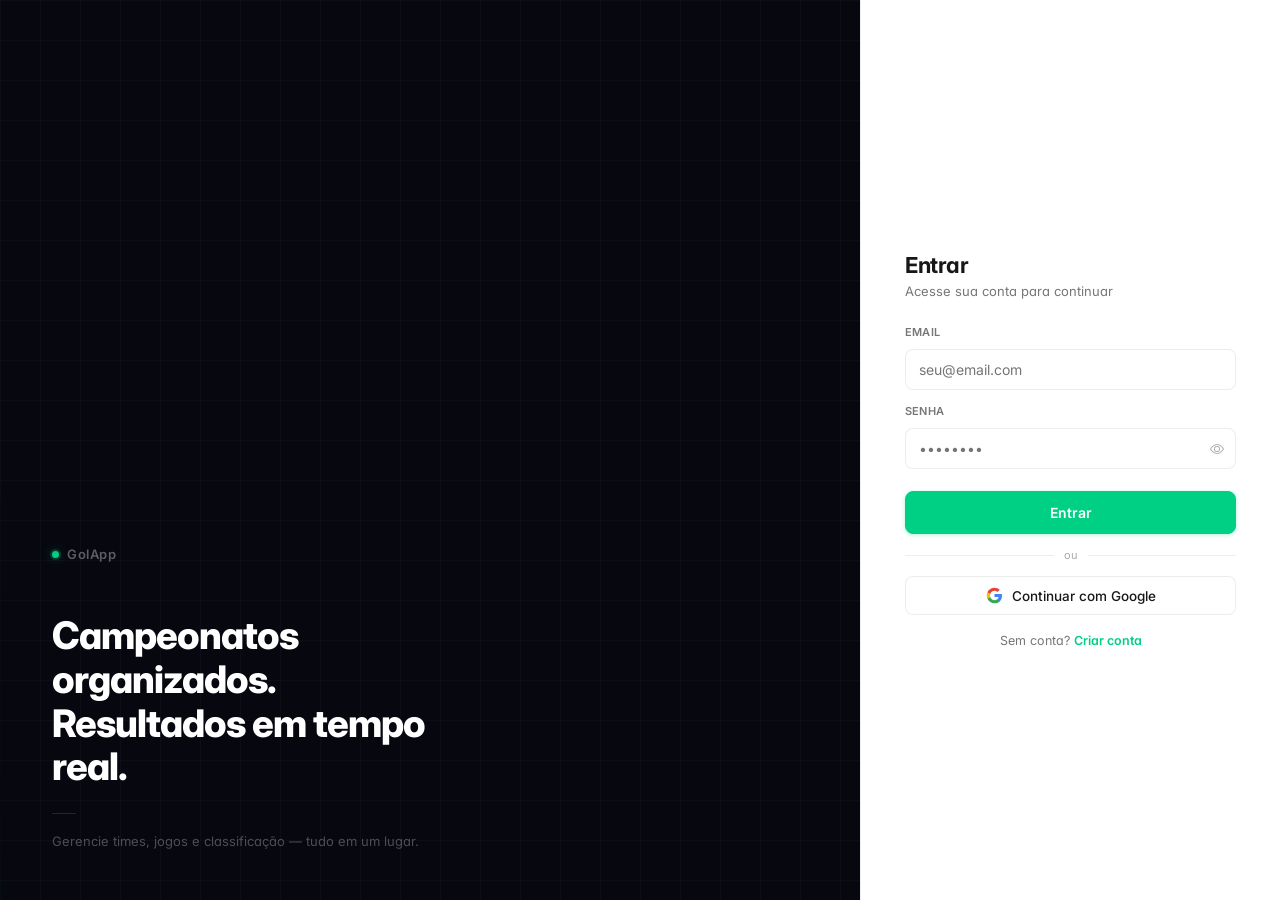
==== commit fb509299: "disputa.app" ====
--- a/frontend/index.html
+++ b/frontend/index.html
@@ -18,6 +18,7 @@
   <link rel="stylesheet" href="https://cdn.jsdelivr.net/npm/bootstrap-icons@1.11.3/font/bootstrap-icons.min.css">
   <link rel="stylesheet" href="styles/main.css">
   <link rel="stylesheet" href="styles/camp.css">
+  <link rel="stylesheet" href="styles/golapp-v4.css">
   <!-- Google Identity Services SDK -->
   <script src="https://accounts.google.com/gsi/client" async defer></script>
   <!-- Aplica tema antes do render para evitar flash -->
@@ -455,8 +456,9 @@
       <!-- Visão Geral (contexto campeonato) -->
       <div id="overview" class="tela">
 
-        <!-- Capa + identidade (estilo profile) -->
+        <!-- Capa + identidade (estilo perfil — inspirado em grupos do Facebook) -->
         <div class="ov-profile">
+
           <!-- Capa de fundo -->
           <div class="ov-cover" id="ov-cover">
             <div class="ov-cover-overlay"></div>
@@ -466,9 +468,10 @@
             </button>
           </div>
 
-          <!-- Barra de identidade: avatar + nome + meta + status -->
+          <!-- Barra de identidade: avatar + info + ações (Facebook-style) -->
           <div class="ov-identity">
-            <!-- Avatar / logo do campeonato -->
+
+            <!-- Avatar / logo do campeonato (sobrepõe a capa) -->
             <div class="ov-avatar-wrap" id="ov-avatar-wrap">
               <div class="ov-avatar" id="ov-avatar">
                 <span class="ov-avatar-emoji" id="ov-avatar-emoji">🏆</span>
@@ -479,14 +482,16 @@
               </button>
             </div>
 
-            <!-- Info do campeonato -->
+            <!-- Nome + meta pills -->
             <div class="ov-identity-info">
               <h1 class="ov-camp-nome" id="camp-hero-nome">&mdash;</h1>
               <div class="ov-camp-meta" id="camp-hero-meta"></div>
             </div>
 
-            <!-- Badge de status (canto direito) -->
-            <span class="camp-hero-badge camp-hero-badge--nao-iniciado" id="camp-hero-badge">N&atilde;o iniciado</span>
+            <!-- Lado direito: badge de status -->
+            <div class="ov-identity-actions">
+              <span class="camp-hero-badge camp-hero-badge--nao-iniciado" id="camp-hero-badge">N&atilde;o iniciado</span>
+            </div>
           </div>
 
           <!-- Barra de progresso sutil -->
@@ -629,6 +634,13 @@
               <div class="config-row-icon"><i class="bi bi-box-arrow-right"></i></div>
               <div class="config-row-body">
                 <div class="config-row-label">Sair da conta</div>
+              </div>
+            </div>
+            <div class="config-row config-row-danger" id="config-btn-excluir-conta">
+              <div class="config-row-icon"><i class="bi bi-trash3"></i></div>
+              <div class="config-row-body">
+                <div class="config-row-label">Excluir conta</div>
+                <div class="config-row-sub">Remove permanentemente sua conta e dados</div>
               </div>
             </div>
           </div>
--- a/frontend/styles/camp.css
+++ b/frontend/styles/camp.css
@@ -3,12 +3,12 @@
    ========================================================= */
 
 /* ═══════════════════════════════════════════════════════════
-   VISÃO GERAL — Hero estilo profile (capa + avatar)
+   VISÃO GERAL — Profile estilo grupo do Facebook
    ═══════════════════════════════════════════════════════════ */
 
-/* Wrapper externo — sangra até as bordas do content-area */
+/* Wrapper — sangra até a borda do content-area */
 .ov-profile {
-  margin: -28px -28px 24px;
+  margin: -28px -28px 28px;
   position: relative;
   background: var(--surface);
   border-bottom: 1px solid var(--border);
@@ -17,7 +17,7 @@
 /* ─── Capa de fundo ────────────────────────────────────── */
 .ov-cover {
   position: relative;
-  height: 200px;
+  height: 280px;               /* mais alta, como Facebook */
   background: #0c1220;
   background-size: cover;
   background-position: center center;
@@ -26,58 +26,61 @@
   cursor: default;
 }
 
-/* Gradiente para melhorar legibilidade */
+/* Gradiente de leitura (embaixo) */
 .ov-cover-overlay {
   position: absolute;
   inset: 0;
   background: linear-gradient(
     to bottom,
-    transparent 30%,
-    rgba(0,0,0,.55) 100%
+    transparent 50%,
+    rgba(0,0,0,.38) 100%
   );
   pointer-events: none;
 }
 
-/* Padrão geométrico quando não há imagem de capa */
+/* Padrão geométrico quando não há imagem */
 .ov-cover:not([style*="background-image"]) {
   background:
-    radial-gradient(ellipse 70% 90% at 80% 120%, rgba(16,185,129,.18) 0%, transparent 60%),
-    radial-gradient(ellipse 50% 60% at 10% -10%, rgba(99,102,241,.12) 0%, transparent 55%),
-    #0c1220;
-}
-
-/* Botão "Editar capa" */
+    radial-gradient(ellipse 70% 80% at 80% 120%, rgba(0,208,132,.2) 0%, transparent 60%),
+    radial-gradient(ellipse 50% 55% at 10% -10%, rgba(99,102,241,.14) 0%, transparent 55%),
+    linear-gradient(160deg, #08090f 0%, #0e1528 100%);
+}
+
+/* Botão "Editar capa" — canto inferior direito, sempre visível mobile */
 .ov-cover-btn {
   position: absolute;
-  bottom: 12px;
-  right: 14px;
+  bottom: 14px;
+  right: 16px;
   display: inline-flex;
   align-items: center;
   gap: 6px;
-  padding: 6px 13px;
-  background: rgba(0,0,0,.52);
-  border: 1px solid rgba(255,255,255,.18);
-  border-radius: var(--r-sm);
-  color: rgba(255,255,255,.85);
-  font-size: 12px;
+  padding: 7px 14px;
+  background: rgba(0,0,0,.55);
+  border: 1px solid rgba(255,255,255,.2);
+  border-radius: 8px;
+  color: rgba(255,255,255,.9);
+  font-size: 12.5px;
   font-weight: 500;
   font-family: inherit;
   cursor: pointer;
-  backdrop-filter: blur(6px);
+  backdrop-filter: blur(8px);
+  -webkit-backdrop-filter: blur(8px);
   transition: background .15s, border-color .15s, opacity .15s;
   opacity: 0;
-}
-.ov-cover:hover .ov-cover-btn { opacity: 1; }
+  min-height: unset;
+}
+.ov-cover:hover .ov-cover-btn,
+.ov-cover-btn:focus { opacity: 1; }
 .ov-cover-btn:hover {
   background: rgba(0,0,0,.72);
-  border-color: rgba(255,255,255,.3);
-}
-.ov-cover-btn i { font-size: 13px; }
-
-/* ─── Barra de identidade ──────────────────────────────── */
+  border-color: rgba(255,255,255,.35);
+}
+.ov-cover-btn i { font-size: 14px; }
+
+/* ─── Barra de identidade (Facebook-style) ─────────────── */
 .ov-identity {
   display: flex;
-  align-items: flex-end;
+  align-items: flex-end;          /* avatar e texto ancorados na base */
   gap: 16px;
   padding: 0 24px 16px;
   position: relative;
@@ -86,29 +89,30 @@
 /* ─── Avatar / logo ────────────────────────────────────── */
 .ov-avatar-wrap {
   position: relative;
-  margin-top: -40px;
+  margin-top: -54px;             /* sobrepõe a capa mais que antes */
   flex-shrink: 0;
+  align-self: flex-end;
 }
 
 .ov-avatar {
-  width: 80px;
-  height: 80px;
-  min-width: 80px;
+  width: 112px;
+  height: 112px;
+  min-width: 112px;
   border-radius: 50%;
   background: #1a2540;
-  border: 3px solid var(--surface);
+  border: 4px solid var(--surface);  /* borda espessa como Facebook */
   display: flex;
   align-items: center;
   justify-content: center;
   overflow: hidden;
-  box-shadow: 0 2px 12px rgba(0,0,0,.25);
+  box-shadow: 0 4px 20px rgba(0,0,0,.3);
   position: relative;
   aspect-ratio: 1;
   flex-shrink: 0;
 }
 
 .ov-avatar-emoji {
-  font-size: 34px;
+  font-size: 42px;
   line-height: 1;
   user-select: none;
 }
@@ -125,44 +129,49 @@
 
 .ov-avatar-edit {
   position: absolute;
-  bottom: 0;
-  right: 0;
-  width: 26px;
-  height: 26px;
+  bottom: 4px;
+  right: 4px;
+  width: 30px;
+  height: 30px;
   border-radius: 50%;
-  background: var(--accent);
+  background: var(--surface);
   border: 2px solid var(--surface);
-  color: #fff;
-  font-size: 11px;
+  box-shadow: 0 1px 4px rgba(0,0,0,.25);
+  color: var(--text-2);
+  font-size: 13px;
   display: flex;
   align-items: center;
   justify-content: center;
   cursor: pointer;
-  transition: background .15s, transform .15s;
+  transition: background .15s, color .15s, transform .15s;
   padding: 0;
+  min-height: unset;
 }
 .ov-avatar-edit:hover {
-  background: var(--accent-hover);
-  transform: scale(1.1);
+  background: var(--accent);
+  color: #fff;
+  transform: scale(1.08);
 }
 
 /* ─── Info do campeonato ───────────────────────────────── */
 .ov-identity-info {
   flex: 1;
   min-width: 0;
-  padding-bottom: 4px;
+  padding-bottom: 6px;
 }
 
 .ov-camp-nome {
-  font-size: 20px;
-  font-weight: 700;
+  font-size: 24px;              /* maior, como Facebook */
+  font-weight: 800;
   color: var(--text);
-  letter-spacing: -.4px;
-  line-height: 1.2;
-  margin: 0 0 6px;
-  white-space: nowrap;
+  letter-spacing: -.6px;
+  line-height: 1.15;
+  margin: 0 0 8px;
   overflow: hidden;
   text-overflow: ellipsis;
+  display: -webkit-box;
+  -webkit-line-clamp: 2;
+  -webkit-box-orient: vertical;
 }
 
 .ov-camp-meta {
@@ -172,47 +181,55 @@
   gap: 5px;
 }
 
-/* Meta pills (reutilizadas do camp-hero-meta-tag) */
+/* Meta pills */
 .camp-hero-meta-tag {
   display: inline-flex;
   align-items: center;
   gap: 4px;
-  padding: 2px 9px;
+  padding: 3px 10px;
   background: var(--surface-2);
   border: 1px solid var(--border);
   border-radius: 20px;
-  font-size: 11px;
+  font-size: 11.5px;
   color: var(--muted);
   font-weight: 500;
 }
-.camp-hero-meta-tag i { font-size: 10px; opacity: .7; }
-
-/* Status badge (no canto direito da identity) */
+.camp-hero-meta-tag i { font-size: 10px; opacity: .65; }
+
+/* ─── Lado direito: ações + status ──────────────────────── */
+.ov-identity-actions {
+  display: flex;
+  flex-direction: column;
+  align-items: flex-end;
+  gap: 8px;
+  flex-shrink: 0;
+  padding-bottom: 6px;
+}
+
+/* Status badge */
 .camp-hero-badge {
   display: inline-flex;
   align-items: center;
-  gap: 5px;
-  padding: 4px 12px;
+  gap: 6px;
+  padding: 5px 14px;
   border-radius: 20px;
-  font-size: 11px;
+  font-size: 12px;
   font-weight: 600;
-  letter-spacing: .04em;
+  letter-spacing: .03em;
   line-height: 1.4;
-  flex-shrink: 0;
-  margin-bottom: 4px;
-  align-self: flex-end;
+  white-space: nowrap;
 }
 .camp-hero-badge--andamento {
-  background: rgba(16,185,129,.12);
-  color: #10b981;
-  border: 1px solid rgba(16,185,129,.25);
+  background: rgba(0,208,132,.1);
+  color: #00d084;
+  border: 1px solid rgba(0,208,132,.22);
 }
 .camp-hero-badge--andamento::before {
   content: "";
   display: inline-block;
-  width: 6px; height: 6px;
+  width: 7px; height: 7px;
   border-radius: 50%;
-  background: #10b981;
+  background: #00d084;
   animation: blink 1.8s infinite;
   flex-shrink: 0;
 }
@@ -230,13 +247,13 @@
 
 /* ─── Barra de progresso ───────────────────────────────── */
 .ov-progress-bar-wrap {
-  height: 2px;
+  height: 3px;
   background: var(--border);
   overflow: hidden;
 }
 .ov-progress-fill {
   height: 100%;
-  background: linear-gradient(90deg, var(--accent), #34d399);
+  background: linear-gradient(90deg, var(--accent), rgba(0,208,132,.5));
   transition: width .7s cubic-bezier(.4,0,.2,1);
 }
 
@@ -454,8 +471,8 @@
   padding: 2px 4px;
 }
 .ov-standing-row:first-child .ov-standing-pts {
-  background: rgba(16,185,129,.12);
-  border-color: rgba(16,185,129,.22);
+  background: rgba(0,208,132,.1);
+  border-color: rgba(0,208,132,.2);
   color: var(--accent);
 }
 
@@ -555,6 +572,580 @@
 /* ─── Responsive ──────────────────────────────────────────── */
 @media (max-width: 768px) {
   .ov-profile   { margin: -20px -16px 20px; }
+
+  /* Capa menor no mobile mas ainda impactante */
+  .ov-cover     { height: 190px; }
+  .ov-cover-btn { opacity: 1 !important; } /* sempre visível no mobile */
+
+  /* Avatar menor e mais proporcional */
+  .ov-avatar-wrap { margin-top: -42px; }
+  .ov-avatar    { width: 84px; height: 84px; min-width: 84px; border-width: 3px; }
+  .ov-avatar-emoji { font-size: 32px; }
+
+  .ov-identity  { padding: 0 14px 14px; gap: 12px; }
+  .ov-camp-nome { font-size: 18px; }
+  .ov-identity-actions { display: none; } /* badge fica oculto no mobile — já aparece na topbar */
+
+  /* Stats: 2×2 no mobile */
+  .ov-stats-row { grid-template-columns: repeat(2, 1fr); gap: 8px; }
+  .ov-stat      { padding: 12px 14px 10px; }
+  .ov-stat-val  { font-size: 26px; }
+  .ov-grid      { grid-template-columns: 1fr; gap: 12px; }
+}
+
+/* ═══════════════════════════════════════════════════════════
+   VISÃO GERAL — Hero estilo profile (capa + avatar)
+   ═══════════════════════════════════════════════════════════ */
+
+/* Wrapper externo — sangra até as bordas do content-area */
+.ov-profile {
+  margin: -28px -28px 24px;
+  position: relative;
+  background: var(--surface);
+  border-bottom: 1px solid var(--border);
+}
+
+/* ─── Capa de fundo ────────────────────────────────────── */
+.ov-cover {
+  position: relative;
+  height: 200px;
+  background: #0c1220;
+  background-size: cover;
+  background-position: center center;
+  background-repeat: no-repeat;
+  overflow: hidden;
+  cursor: default;
+}
+
+/* Gradiente para melhorar legibilidade */
+.ov-cover-overlay {
+  position: absolute;
+  inset: 0;
+  background: linear-gradient(
+    to bottom,
+    transparent 30%,
+    rgba(0,0,0,.55) 100%
+  );
+  pointer-events: none;
+}
+
+/* Padrão geométrico quando não há imagem de capa */
+.ov-cover:not([style*="background-image"]) {
+  background:
+    radial-gradient(ellipse 70% 90% at 80% 120%, rgba(16,185,129,.18) 0%, transparent 60%),
+    radial-gradient(ellipse 50% 60% at 10% -10%, rgba(99,102,241,.12) 0%, transparent 55%),
+    #0c1220;
+}
+
+/* Botão "Editar capa" */
+.ov-cover-btn {
+  position: absolute;
+  bottom: 12px;
+  right: 14px;
+  display: inline-flex;
+  align-items: center;
+  gap: 6px;
+  padding: 6px 13px;
+  background: rgba(0,0,0,.52);
+  border: 1px solid rgba(255,255,255,.18);
+  border-radius: var(--r-sm);
+  color: rgba(255,255,255,.85);
+  font-size: 12px;
+  font-weight: 500;
+  font-family: inherit;
+  cursor: pointer;
+  backdrop-filter: blur(6px);
+  transition: background .15s, border-color .15s, opacity .15s;
+  opacity: 0;
+}
+.ov-cover:hover .ov-cover-btn { opacity: 1; }
+.ov-cover-btn:hover {
+  background: rgba(0,0,0,.72);
+  border-color: rgba(255,255,255,.3);
+}
+.ov-cover-btn i { font-size: 13px; }
+
+/* ─── Barra de identidade ──────────────────────────────── */
+.ov-identity {
+  display: flex;
+  align-items: flex-end;
+  gap: 16px;
+  padding: 0 24px 16px;
+  position: relative;
+}
+
+/* ─── Avatar / logo ────────────────────────────────────── */
+.ov-avatar-wrap {
+  position: relative;
+  margin-top: -40px;
+  flex-shrink: 0;
+}
+
+.ov-avatar {
+  width: 80px;
+  height: 80px;
+  min-width: 80px;
+  border-radius: 50%;
+  background: #1a2540;
+  border: 3px solid var(--surface);
+  display: flex;
+  align-items: center;
+  justify-content: center;
+  overflow: hidden;
+  box-shadow: 0 2px 12px rgba(0,0,0,.25);
+  position: relative;
+  aspect-ratio: 1;
+  flex-shrink: 0;
+}
+
+.ov-avatar-emoji {
+  font-size: 34px;
+  line-height: 1;
+  user-select: none;
+}
+
+.ov-avatar-img {
+  position: absolute;
+  inset: 0;
+  width: 100%;
+  height: 100%;
+  object-fit: cover;
+  object-position: center;
+  display: block;
+}
+
+.ov-avatar-edit {
+  position: absolute;
+  bottom: 0;
+  right: 0;
+  width: 26px;
+  height: 26px;
+  border-radius: 50%;
+  background: var(--accent);
+  border: 2px solid var(--surface);
+  color: #fff;
+  font-size: 11px;
+  display: flex;
+  align-items: center;
+  justify-content: center;
+  cursor: pointer;
+  transition: background .15s, transform .15s;
+  padding: 0;
+}
+.ov-avatar-edit:hover {
+  background: var(--accent-hover);
+  transform: scale(1.1);
+}
+
+/* ─── Info do campeonato ───────────────────────────────── */
+.ov-identity-info {
+  flex: 1;
+  min-width: 0;
+  padding-bottom: 4px;
+}
+
+.ov-camp-nome {
+  font-size: 20px;
+  font-weight: 700;
+  color: var(--text);
+  letter-spacing: -.4px;
+  line-height: 1.2;
+  margin: 0 0 6px;
+  white-space: nowrap;
+  overflow: hidden;
+  text-overflow: ellipsis;
+}
+
+.ov-camp-meta {
+  display: flex;
+  flex-wrap: wrap;
+  align-items: center;
+  gap: 5px;
+}
+
+/* Meta pills (reutilizadas do camp-hero-meta-tag) */
+.camp-hero-meta-tag {
+  display: inline-flex;
+  align-items: center;
+  gap: 4px;
+  padding: 2px 9px;
+  background: var(--surface-2);
+  border: 1px solid var(--border);
+  border-radius: 20px;
+  font-size: 11px;
+  color: var(--muted);
+  font-weight: 500;
+}
+.camp-hero-meta-tag i { font-size: 10px; opacity: .7; }
+
+/* Status badge (no canto direito da identity) */
+.camp-hero-badge {
+  display: inline-flex;
+  align-items: center;
+  gap: 5px;
+  padding: 4px 12px;
+  border-radius: 20px;
+  font-size: 11px;
+  font-weight: 600;
+  letter-spacing: .04em;
+  line-height: 1.4;
+  flex-shrink: 0;
+  margin-bottom: 4px;
+  align-self: flex-end;
+}
+.camp-hero-badge--andamento {
+  background: rgba(16,185,129,.12);
+  color: #10b981;
+  border: 1px solid rgba(16,185,129,.25);
+}
+.camp-hero-badge--andamento::before {
+  content: "";
+  display: inline-block;
+  width: 6px; height: 6px;
+  border-radius: 50%;
+  background: #10b981;
+  animation: blink 1.8s infinite;
+  flex-shrink: 0;
+}
+@keyframes blink { 0%,100%{opacity:1} 50%{opacity:.2} }
+.camp-hero-badge--nao-iniciado {
+  background: rgba(99,102,241,.1);
+  color: #818cf8;
+  border: 1px solid rgba(99,102,241,.22);
+}
+.camp-hero-badge--finalizado {
+  background: rgba(100,116,139,.08);
+  color: var(--muted);
+  border: 1px solid var(--border);
+}
+
+/* ─── Barra de progresso ───────────────────────────────── */
+.ov-progress-bar-wrap {
+  height: 2px;
+  background: var(--border);
+  overflow: hidden;
+}
+.ov-progress-fill {
+  height: 100%;
+  background: linear-gradient(90deg, var(--accent), #34d399);
+  transition: width .7s cubic-bezier(.4,0,.2,1);
+}
+
+/* ─── Stats row ──────────────────────────────────────────── */
+.ov-stats-row {
+  display: grid;
+  grid-template-columns: repeat(4, 1fr);
+  gap: 10px;
+  margin-bottom: 20px;
+}
+
+.ov-stat {
+  background: var(--surface);
+  border: 1px solid var(--border);
+  border-radius: var(--r);
+  padding: 16px 16px 14px;
+  display: flex;
+  flex-direction: column;
+  gap: 6px;
+  cursor: default;
+  transition: border-color .18s, transform .2s cubic-bezier(.22,1,.36,1);
+  position: relative;
+  overflow: hidden;
+}
+.ov-stat:hover {
+  border-color: var(--accent);
+  transform: translateY(-2px);
+}
+.ov-stat::after {
+  content: '';
+  position: absolute;
+  bottom: 0; left: 0; right: 0;
+  height: 2px;
+  background: var(--accent);
+  opacity: 0;
+  transition: opacity .18s;
+}
+.ov-stat--accent::after { opacity: .5; }
+.ov-stat--warn::after   { opacity: .5; background: #f59e0b; }
+
+.ov-stat-icon {
+  font-size: 15px;
+  color: var(--faint);
+  display: block;
+  margin-bottom: 2px;
+  transition: color .18s;
+}
+.ov-stat--accent .ov-stat-icon { color: var(--accent); opacity: .7; }
+.ov-stat--warn   .ov-stat-icon { color: #f59e0b; opacity: .7; }
+.ov-stat:hover .ov-stat-icon   { color: var(--muted); }
+
+.ov-stat-label {
+  font-size: 10.5px;
+  color: var(--faint);
+  font-weight: 500;
+  text-transform: uppercase;
+  letter-spacing: .5px;
+  white-space: nowrap;
+}
+.ov-stat-val {
+  font-size: 30px;
+  font-weight: 800;
+  color: var(--text);
+  letter-spacing: -1px;
+  line-height: 1;
+  font-variant-numeric: tabular-nums;
+}
+.ov-stat--warn   .ov-stat-val { color: #f59e0b; }
+.ov-stat--accent .ov-stat-val { color: var(--accent); }
+
+/* ─── Dois-colunas desktop ───────────────────────────────── */
+.ov-grid {
+  display: grid;
+  grid-template-columns: 1fr 300px;
+  gap: 14px;
+  align-items: start;
+}
+.ov-col { display: flex; flex-direction: column; gap: 14px; }
+
+/* Título das seções */
+.ov-section-title {
+  font-size: 11px;
+  font-weight: 700;
+  color: var(--faint);
+  text-transform: uppercase;
+  letter-spacing: .6px;
+  margin-bottom: 14px;
+  display: flex;
+  align-items: center;
+  gap: 8px;
+}
+.ov-section-title i { font-size: 13px; color: var(--accent); opacity: .7; }
+
+/* ─── Match cards ─────────────────────────────────────────── */
+.ov-match {
+  display: flex;
+  align-items: center;
+  gap: 8px;
+  padding: 10px 12px;
+  border-radius: var(--r-sm);
+  cursor: pointer;
+  margin: 0 -12px;
+  transition: background .12s;
+  border: 1px solid transparent;
+}
+.ov-match:last-child { margin-bottom: -10px; }
+.ov-match:hover {
+  background: var(--surface-2);
+  border-color: var(--border);
+}
+.ov-match:active { opacity: .8; }
+
+.ov-match-teams {
+  flex: 1;
+  display: grid;
+  grid-template-columns: 1fr auto 1fr;
+  align-items: center;
+  gap: 8px;
+  min-width: 0;
+}
+.ov-match-team {
+  font-size: 13px;
+  font-weight: 500;
+  color: var(--text);
+  white-space: nowrap;
+  overflow: hidden;
+  text-overflow: ellipsis;
+}
+.ov-match-team:last-child { text-align: right; }
+.ov-match-team--winner    { font-weight: 700; color: var(--accent); }
+
+.ov-match-score {
+  display: flex;
+  align-items: center;
+  gap: 3px;
+  padding: 4px 10px;
+  border-radius: 7px;
+  font-size: 13px;
+  font-weight: 700;
+  font-variant-numeric: tabular-nums;
+  background: var(--surface-2);
+  border: 1px solid var(--border);
+  color: var(--text);
+  white-space: nowrap;
+  min-width: 48px;
+  justify-content: center;
+}
+.ov-match-score--vs {
+  background: transparent;
+  border-color: transparent;
+  font-size: 10px;
+  font-weight: 600;
+  color: var(--faint);
+  letter-spacing: .5px;
+  text-transform: uppercase;
+  min-width: 28px;
+}
+.ov-match-score-sep { opacity: .35; font-size: 11px; margin: 0 1px; }
+
+/* ─── Mini standings ──────────────────────────────────────── */
+.ov-standings { display: flex; flex-direction: column; }
+
+.ov-standings-header,
+.ov-standing-row {
+  display: grid;
+  grid-template-columns: 28px 1fr 22px 22px 28px;
+  align-items: center;
+  gap: 4px;
+}
+.ov-standings-header {
+  padding: 0 0 8px;
+  border-bottom: 1px solid var(--border);
+  font-size: 9.5px;
+  font-weight: 700;
+  letter-spacing: .07em;
+  text-transform: uppercase;
+  color: var(--faint);
+}
+.ov-standing-row {
+  padding: 8px 0;
+  border-bottom: 1px solid var(--border);
+  transition: background .1s;
+  border-radius: 3px;
+}
+.ov-standing-row:last-child { border-bottom: none; }
+.ov-standing-row:hover      { background: var(--surface-2); }
+
+.ov-standing-pos {
+  display: flex;
+  align-items: center;
+  justify-content: center;
+  width: 20px;
+  height: 20px;
+  border-radius: 50%;
+  font-size: 10px;
+  font-weight: 700;
+  color: var(--faint);
+  background: transparent;
+  flex-shrink: 0;
+}
+.ov-standing-pos--1 { background: rgba(245,158,11,.18); color: #d97706; }
+.ov-standing-pos--2 { background: rgba(148,163,184,.14); color: #94a3b8; }
+.ov-standing-pos--3 { background: rgba(180,103,77,.15); color: #b4674d; }
+.ov-standing-name   { font-size: 12.5px; font-weight: 500; color: var(--text); white-space: nowrap; overflow: hidden; text-overflow: ellipsis; }
+.ov-standing-num    { text-align: center; color: var(--muted); font-size: 11px; font-variant-numeric: tabular-nums; }
+.ov-standing-pts    {
+  text-align: center;
+  font-weight: 700;
+  font-size: 13px;
+  color: var(--text);
+  font-variant-numeric: tabular-nums;
+  background: var(--surface-2);
+  border: 1px solid var(--border);
+  border-radius: 6px;
+  padding: 2px 4px;
+}
+.ov-standing-row:first-child .ov-standing-pts {
+  background: rgba(16,185,129,.12);
+  border-color: rgba(16,185,129,.22);
+  color: var(--accent);
+}
+
+.ov-standings-footer {
+  margin-top: 12px;
+  text-align: center;
+}
+.ov-standings-link {
+  font-size: 11.5px;
+  color: var(--accent);
+  cursor: pointer;
+  font-weight: 600;
+  background: var(--surface-2);
+  border: 1px solid var(--border);
+  font-family: inherit;
+  padding: 6px 16px;
+  border-radius: 20px;
+  transition: background .15s, border-color .15s;
+  min-height: unset;
+}
+.ov-standings-link:hover {
+  background: var(--surface);
+  border-color: var(--accent);
+}
+
+/* ─── Empty state ─────────────────────────────────────────── */
+.ov-empty {
+  color: var(--faint);
+  font-size: 12.5px;
+  padding: 8px 0;
+}
+
+/* ─── Skeleton ────────────────────────────────────────────── */
+@keyframes skel-shine {
+  0%   { background-position: 200% 0; }
+  100% { background-position: -200% 0; }
+}
+.skel {
+  background: linear-gradient(90deg,
+    var(--border) 25%,
+    var(--surface-2) 50%,
+    var(--border) 75%);
+  background-size: 200% 100%;
+  animation: skel-shine 1.5s infinite;
+  border-radius: 5px;
+}
+.skel-text  { height: 12px; }
+.skel-val   { height: 26px; width: 44px; border-radius: 6px; }
+.skel-line  { height: 11px; margin: 5px 0; }
+
+/* ─── Artilharia page ─────────────────────────────────────── */
+.art-row {
+  display: flex;
+  align-items: center;
+  gap: 12px;
+  padding: 12px 0;
+  border-bottom: 1px solid var(--border);
+}
+.art-row:last-child { border-bottom: none; }
+.art-rank { font-size: 18px; width: 28px; text-align: center; flex-shrink: 0; line-height: 1; }
+.art-info { flex: 1; min-width: 0; }
+.art-name { font-size: 14px; font-weight: 600; color: var(--text); }
+.art-team { font-size: 11.5px; color: var(--faint); margin-top: 2px; }
+.art-gols-wrap { text-align: right; }
+.art-gols { font-size: 18px; font-weight: 700; color: var(--accent); letter-spacing: -.3px; line-height: 1; }
+.art-gols-label { font-size: 9.5px; color: var(--faint); text-transform: uppercase; letter-spacing: .05em; }
+
+/* ─── Avisos page ─────────────────────────────────────────── */
+.aviso-empty {
+  text-align: center;
+  padding: 40px 16px;
+  color: var(--faint);
+}
+.aviso-empty i   { font-size: 36px; margin-bottom: 10px; display: block; opacity: .5; }
+.aviso-empty p   { font-size: 13px; margin: 0; }
+.aviso-empty sub { font-size: 11px; opacity: .7; }
+
+/* ─── Regulamento / Config camp ───────────────────────────── */
+.camp-info-desc {
+  font-size: 14px;
+  line-height: 1.65;
+  color: var(--text);
+  white-space: pre-wrap;
+}
+.camp-config-info  { display: flex; flex-direction: column; }
+.camp-config-row {
+  display: flex;
+  align-items: center;
+  justify-content: space-between;
+  padding: 13px 0;
+  border-bottom: 1px solid var(--border);
+}
+.camp-config-row:last-child { border-bottom: none; }
+.camp-config-key { font-size: 13px; color: var(--muted); }
+.camp-config-val { font-size: 13px; font-weight: 600; color: var(--text); }
+
+/* ─── Responsive ──────────────────────────────────────────── */
+@media (max-width: 768px) {
+  .ov-profile   { margin: -20px -16px 20px; }
   .ov-cover     { height: 140px; background-size: cover; background-position: center center; background-repeat: no-repeat; }
   .ov-cover-btn { opacity: 1; }  /* sempre visível no mobile */
   .ov-identity  { padding: 0 14px 14px; gap: 12px; }
--- a/frontend/styles/golapp-v4.css
+++ b/frontend/styles/golapp-v4.css
@@ -0,0 +1,1516 @@
+/* ═══════════════════════════════════════════════════════════════════════════
+   GolApp v4 — Identidade Visual Renovada
+   Sobrescreve o design legado com visual mobile-first premium
+   ═══════════════════════════════════════════════════════════════════════════ */
+
+/* ─── Novos tokens ──────────────────────────────────────────────────────────── */
+:root {
+  --accent:          #00d084;
+  --accent-hover:    #00b573;
+  --accent-dim:      rgba(0,208,132,.1);
+  --accent-border:   rgba(0,208,132,.2);
+  --accent-text:     #00a060;
+
+  --bg:              #f7f7f9;
+  --surface:         #ffffff;
+  --surface-2:       #f2f2f5;
+  --surface-3:       #e8e8ec;
+  --border:          rgba(0,0,0,.07);
+  --border-2:        rgba(0,0,0,.12);
+
+  --text:            #171717;
+  --text-2:          #3a3a3a;
+  --muted:           #777;
+  --faint:           #aaa;
+  --text-3:          #888;
+
+  --sidebar:         #0c0c12;
+  --s-surface:       #13131a;
+  --s-text:          #4e4e65;
+  --s-hover:         rgba(255,255,255,.04);
+  --s-act-bg:        rgba(0,208,132,.1);
+  --s-act-text:      #00d084;
+  --s-border:        rgba(255,255,255,.055);
+
+  --topbar:          rgba(247,247,249,.9);
+  --input:           #ffffff;
+  --modal:           #ffffff;
+
+  --shadow-xs: 0 1px 3px rgba(0,0,0,.04);
+  --shadow-sm: 0 1px 6px rgba(0,0,0,.05);
+  --shadow:    0 2px 16px rgba(0,0,0,.06);
+  --shadow-lg: 0 8px 32px rgba(0,0,0,.09);
+  --shadow-xl: 0 20px 60px rgba(0,0,0,.12);
+
+  --r:    12px;
+  --r-sm:  8px;
+  --r-lg: 18px;
+  --r-xl: 24px;
+
+  --t:       .18s ease;
+  --t-md:    .24s cubic-bezier(.4,0,.2,1);
+  --t-spring:.32s cubic-bezier(.34,1.56,.64,1);
+}
+
+[data-theme="dark"] {
+  color-scheme: dark;
+
+  --accent:        #00d084;
+  --accent-hover:  #00b573;
+  --accent-dim:    rgba(0,208,132,.08);
+  --accent-border: rgba(0,208,132,.16);
+  --accent-text:   #00d084;
+
+  --bg:        #0b0b0f;
+  --surface:   #111118;
+  --surface-2: #17171f;
+  --surface-3: #1e1e28;
+  --border:    rgba(255,255,255,.06);
+  --border-2:  rgba(255,255,255,.1);
+
+  --text:   #f0f0f5;
+  --text-2: #b0b0bc;
+  --muted:  #666;
+  --faint:  #444;
+  --text-3: #777;
+
+  --sidebar:   #08080d;
+  --s-surface: #0f0f16;
+  --s-border:  rgba(255,255,255,.05);
+  --s-text:    #454558;
+
+  --topbar: rgba(11,11,15,.9);
+  --input:  #17171f;
+  --modal:  #17171f;
+
+  --shadow-xs: 0 1px 3px rgba(0,0,0,.5);
+  --shadow-sm: 0 1px 6px rgba(0,0,0,.55);
+  --shadow:    0 2px 16px rgba(0,0,0,.55);
+  --shadow-lg: 0 8px 32px rgba(0,0,0,.6);
+  --shadow-xl: 0 20px 60px rgba(0,0,0,.7);
+}
+
+/* ═══════════════════════════════════════════
+   RESET & BASE
+   ═══════════════════════════════════════════ */
+*, *::before, *::after { box-sizing: border-box; margin: 0; padding: 0; }
+img, svg { max-width: 100%; vertical-align: middle; display: block; }
+html { color-scheme: light; -webkit-text-size-adjust: 100%; }
+[data-theme="dark"] { color-scheme: dark; }
+
+body {
+  font-family: "Inter", -apple-system, BlinkMacSystemFont, "Segoe UI", system-ui, sans-serif;
+  background: var(--bg);
+  color: var(--text);
+  height: 100dvh;
+  display: flex;
+  overflow: hidden;
+  -webkit-font-smoothing: antialiased;
+  font-feature-settings: "cv02","cv03","cv04","cv11";
+}
+
+/* ═══════════════════════════════════════════
+   UTILITÁRIOS
+   ═══════════════════════════════════════════ */
+.hidden { display: none !important; }
+
+.tela { display: none; }
+.tela.ativa {
+  display: block;
+  animation: screen-in .2s cubic-bezier(.4,0,.2,1);
+}
+@keyframes screen-in {
+  from { opacity: 0; transform: translateY(6px); }
+  to   { opacity: 1; transform: none; }
+}
+
+/* ═══════════════════════════════════════════
+   SIDEBAR — Estilo app mobile premium
+   ═══════════════════════════════════════════ */
+.sidebar {
+  width: 220px;
+  height: 100dvh;
+  background: var(--sidebar);
+  display: flex;
+  flex-direction: column;
+  flex-shrink: 0;
+  border-right: 1px solid var(--s-border);
+  overflow: hidden;
+}
+
+/* Logo */
+.sidebar-logo {
+  height: 56px;
+  padding: 0 18px;
+  display: flex;
+  align-items: center;
+  gap: 9px;
+  font-size: 14px;
+  font-weight: 700;
+  color: rgba(255,255,255,.45);
+  letter-spacing: -.1px;
+  border-bottom: 1px solid var(--s-border);
+  flex-shrink: 0;
+  user-select: none;
+}
+.sidebar-logo-dot {
+  width: 8px; height: 8px;
+  border-radius: 50%;
+  background: var(--accent);
+  flex-shrink: 0;
+  box-shadow: 0 0 8px rgba(0,208,132,.5);
+}
+
+/* User strip */
+.sidebar-user {
+  padding: 8px 12px;
+  border-bottom: 1px solid var(--s-border);
+  display: none;
+  align-items: center;
+  gap: 9px;
+}
+#user-strip:not(.hidden) { display: flex; }
+.sidebar-user-avatar {
+  width: 26px; height: 26px; border-radius: 7px;
+  background: var(--s-act-bg); border: 1px solid var(--accent-border);
+  display: flex; align-items: center; justify-content: center;
+  font-size: 11px; flex-shrink: 0; color: var(--s-act-text); font-weight: 700;
+}
+.sidebar-user-email {
+  font-size: 11px; color: var(--s-text); flex: 1;
+  overflow: hidden; text-overflow: ellipsis; white-space: nowrap;
+}
+.sidebar-user button {
+  font-size: 10px; padding: 3px 8px;
+  background: transparent; border: 1px solid rgba(255,255,255,.07);
+  color: var(--s-text); border-radius: 6px; cursor: pointer;
+  font-family: inherit; flex-shrink: 0; font-weight: 500;
+  transition: background var(--t), color var(--t), border-color var(--t); min-height: unset;
+}
+.sidebar-user button:hover {
+  background: rgba(220,38,38,.1); color: #f87171; border-color: rgba(220,38,38,.2);
+}
+
+/* Nav principal */
+.sidebar-nav {
+  flex: 1; padding: 6px;
+  display: flex; flex-direction: column; gap: 1px;
+  overflow-y: auto; scrollbar-width: none;
+}
+.sidebar-nav::-webkit-scrollbar { display: none; }
+
+.nav-item {
+  padding: 8px 10px; border-radius: 9px;
+  cursor: pointer; font-size: 13px; font-weight: 500; color: var(--s-text);
+  transition: background var(--t), color var(--t);
+  user-select: none; display: flex; align-items: center; gap: 10px; position: relative;
+  -webkit-tap-highlight-color: transparent;
+}
+.nav-item .nav-icon {
+  font-size: 14.5px; width: 18px; flex-shrink: 0; opacity: .5;
+  transition: opacity var(--t), transform var(--t-spring);
+}
+.nav-item:hover { background: var(--s-hover); color: rgba(255,255,255,.6); }
+.nav-item:hover .nav-icon { opacity: .75; }
+.nav-item.ativo { background: var(--s-act-bg); color: var(--s-act-text); font-weight: 600; }
+.nav-item.ativo .nav-icon { opacity: 1; color: var(--s-act-text); transform: scale(1.05); }
+.nav-item.ativo::before {
+  content: "";
+  position: absolute; left: -6px; top: 50%;
+  transform: translateY(-50%);
+  width: 3px; height: 16px;
+  background: var(--accent);
+  border-radius: 0 3px 3px 0;
+  box-shadow: 2px 0 8px rgba(0,208,132,.4);
+}
+
+/* Labels de seção */
+.sidebar-section-label {
+  font-size: 9px; font-weight: 700; letter-spacing: .1em;
+  text-transform: uppercase; color: var(--s-text);
+  padding: 14px 10px 3px; opacity: .4;
+}
+
+/* Bottom (tema) */
+.sidebar-bottom {
+  padding: 8px 6px;
+  border-top: 1px solid var(--s-border);
+  flex-shrink: 0;
+}
+.theme-btn {
+  width: 100%; padding: 8px 10px;
+  background: transparent; border: 1px solid rgba(255,255,255,.055);
+  color: var(--s-text); border-radius: 9px; cursor: pointer;
+  font-size: 12px; font-weight: 500; font-family: inherit;
+  text-align: left; display: flex; align-items: center; gap: 8px;
+  transition: background var(--t), color var(--t); min-height: unset;
+}
+.theme-btn:hover { background: var(--s-hover); color: rgba(255,255,255,.6); }
+.theme-btn #theme-icon { font-size: 13px; color: var(--accent); }
+
+/* Social (mantido) */
+.sidebar-social { padding: 8px 6px 10px; border-top: 1px solid var(--s-border); }
+.sidebar-social-label {
+  font-size: 9px; font-weight: 700; letter-spacing: .1em; text-transform: uppercase;
+  color: var(--s-text); margin-bottom: 7px; opacity: .4;
+}
+.sidebar-social-links { display: flex; gap: 5px; }
+.sidebar-social-btn {
+  width: 30px; height: 30px; border-radius: 8px;
+  background: rgba(255,255,255,.03); border: 1px solid var(--s-border);
+  color: var(--s-text); display: flex; align-items: center; justify-content: center;
+  font-size: 12px; text-decoration: none;
+  transition: background var(--t), color var(--t);
+}
+.sidebar-social-btn:hover { background: rgba(255,255,255,.07); color: rgba(255,255,255,.6); }
+
+/* Menus contextuais */
+.sidebar-menu { flex: 1; display: flex; flex-direction: column; overflow: hidden; min-height: 0; }
+.sidebar-ctx-header {
+  padding: 12px 8px 10px; border-bottom: 1px solid var(--s-border); flex-shrink: 0;
+}
+.sidebar-back-btn {
+  display: inline-flex; align-items: center; gap: 5px;
+  background: transparent; border: none; color: var(--s-text);
+  font-size: 11px; font-weight: 500; cursor: pointer; padding: 0;
+  margin-bottom: 8px; font-family: inherit; transition: color var(--t); min-height: unset;
+}
+.sidebar-back-btn:hover { color: rgba(255,255,255,.55); }
+.sidebar-back-btn i { font-size: 11px; }
+.sidebar-ctx-badge {
+  font-size: 9px; color: var(--accent); font-weight: 700;
+  letter-spacing: .08em; text-transform: uppercase; margin-bottom: 2px;
+}
+.sidebar-ctx-name {
+  font-size: 13px; font-weight: 700; color: rgba(255,255,255,.78);
+  letter-spacing: -.2px; word-break: break-word; line-height: 1.35;
+}
+
+/* ═══════════════════════════════════════════
+   TOPBAR
+   ═══════════════════════════════════════════ */
+.content { flex: 1; display: flex; flex-direction: column; overflow: hidden; }
+
+.topbar {
+  background: var(--topbar);
+  backdrop-filter: blur(12px) saturate(160%);
+  -webkit-backdrop-filter: blur(12px) saturate(160%);
+  border-bottom: 1px solid var(--border);
+  padding: 0 24px;
+  height: 54px;
+  display: flex; align-items: center; flex-shrink: 0; gap: 4px;
+  position: relative; z-index: 10;
+}
+.topbar-title {
+  font-size: 14px; font-weight: 600; color: var(--text); letter-spacing: -.2px;
+}
+.topbar-back-btn {
+  width: 32px; height: 32px; border-radius: 50%;
+  border: none; background: transparent; color: var(--text);
+  font-size: 16px; display: flex; align-items: center; justify-content: center;
+  cursor: pointer; padding: 0; margin-right: 6px; font-family: inherit;
+  flex-shrink: 0; transition: background var(--t); min-height: unset;
+}
+.topbar-back-btn:hover { background: var(--surface-2); }
+.topbar-actions { display: none; margin-left: auto; align-items: center; gap: 2px; }
+.topbar-icon-btn {
+  width: 34px; height: 34px; border-radius: 50%;
+  border: none; background: transparent; color: var(--muted);
+  font-size: 16px; display: flex; align-items: center; justify-content: center;
+  cursor: pointer; padding: 0; font-family: inherit;
+  transition: background var(--t), color var(--t); min-height: unset;
+}
+.topbar-icon-btn:hover { background: var(--surface-2); color: var(--text); }
+
+/* ═══════════════════════════════════════════
+   CONTENT AREA
+   ═══════════════════════════════════════════ */
+.content-area {
+  flex: 1; overflow-y: auto; overflow-x: hidden;
+  padding: 24px 28px;
+  scroll-behavior: smooth;
+  scrollbar-width: thin;
+  scrollbar-color: var(--border-2) transparent;
+}
+.content-area::-webkit-scrollbar { width: 5px; }
+.content-area::-webkit-scrollbar-track { background: transparent; }
+.content-area::-webkit-scrollbar-thumb { background: var(--border-2); border-radius: 99px; }
+
+/* ═══════════════════════════════════════════
+   CARDS — renovados, sem excesso de sombra
+   ═══════════════════════════════════════════ */
+.card {
+  background: var(--surface);
+  border: 1px solid var(--border);
+  border-radius: var(--r);
+  padding: 20px 22px;
+  margin-bottom: 14px;
+}
+.card-title {
+  font-size: 11px; font-weight: 700; letter-spacing: .08em;
+  text-transform: uppercase; color: var(--faint);
+  margin-bottom: 16px; display: flex; align-items: center; gap: 7px;
+}
+.card-title i { font-size: 12px; color: var(--accent); opacity: .7; }
+
+/* ═══════════════════════════════════════════
+   BOTÕES
+   ═══════════════════════════════════════════ */
+button {
+  padding: 8px 16px; font-family: inherit; font-size: 13px; font-weight: 500;
+  border-radius: var(--r-sm); cursor: pointer; border: 1px solid transparent;
+  transition: background var(--t), border-color var(--t), color var(--t), box-shadow var(--t), transform var(--t);
+  white-space: nowrap; min-height: unset;
+}
+button:active { transform: scale(.97); }
+
+.btn-primary {
+  background: var(--accent); color: #fff; border-color: var(--accent);
+  font-weight: 600;
+  box-shadow: 0 1px 4px rgba(0,208,132,.3), inset 0 1px 0 rgba(255,255,255,.15);
+}
+.btn-primary:hover {
+  background: var(--accent-hover); border-color: var(--accent-hover);
+  box-shadow: 0 3px 12px rgba(0,208,132,.35);
+}
+.btn-primary-full {
+  width: 100%; padding: 12px; background: var(--accent); color: #fff;
+  border: 1px solid var(--accent); border-radius: var(--r-sm); font-size: 14px;
+  font-weight: 600; cursor: pointer; font-family: inherit; margin-top: 8px;
+  box-shadow: 0 1px 4px rgba(0,208,132,.3);
+  transition: background var(--t), box-shadow var(--t);
+}
+.btn-primary-full:hover { background: var(--accent-hover); box-shadow: 0 4px 14px rgba(0,208,132,.35); }
+.btn-outline {
+  background: transparent; color: var(--text-2); border-color: var(--border-2);
+}
+.btn-outline:hover { background: var(--surface-2); color: var(--text); }
+.btn-ativo { background: var(--accent) !important; color: #fff !important; border-color: var(--accent) !important; }
+
+.input-password-wrap { position: relative; display: flex; align-items: center; }
+.input-password-wrap input { padding-right: 40px !important; }
+.btn-show-pass {
+  position: absolute; right: 0; top: 50%; transform: translateY(-50%);
+  width: 38px; height: 100%; display: flex; align-items: center; justify-content: center;
+  background: transparent; border: none; border-radius: 0 var(--r-sm) var(--r-sm) 0;
+  color: var(--faint); cursor: pointer; font-size: 14px; padding: 0;
+  transition: color var(--t);
+}
+.btn-show-pass:hover  { color: var(--muted); }
+.btn-show-pass.active { color: var(--accent); }
+
+/* ═══════════════════════════════════════════
+   FORMULÁRIOS
+   ═══════════════════════════════════════════ */
+.form-row { display: flex; gap: 10px; align-items: flex-end; flex-wrap: wrap; }
+.form-field { display: flex; flex-direction: column; gap: 5px; flex: 1; min-width: 140px; }
+.form-field label { font-size: 11px; font-weight: 500; color: var(--muted); }
+.form-field input, .form-field select {
+  padding: 9px 12px; border: 1px solid var(--border); border-radius: var(--r-sm);
+  font-size: 13.5px; font-family: inherit; background: var(--input); color: var(--text);
+  outline: none; transition: border-color var(--t), box-shadow var(--t);
+}
+.form-field input:focus, .form-field select:focus {
+  border-color: var(--accent); box-shadow: 0 0 0 3px var(--accent-dim);
+}
+
+/* ═══════════════════════════════════════════
+   LOGIN — renovado
+   ═══════════════════════════════════════════ */
+#login-overlay { position: fixed; inset: 0; z-index: 200; display: flex; }
+
+.login-panel-left {
+  flex: 1;
+  background: #07080f;
+  display: flex; align-items: flex-end; padding: 48px 52px;
+  position: relative; overflow: hidden;
+}
+.login-panel-left::before {
+  content: "";
+  position: absolute; inset: 0;
+  background:
+    radial-gradient(ellipse 65% 55% at 75% 115%, rgba(0,208,132,.16) 0%, transparent 60%),
+    radial-gradient(ellipse 45% 40% at 10% -10%, rgba(99,102,241,.09) 0%, transparent 55%),
+    linear-gradient(180deg, transparent 40%, rgba(0,0,0,.45) 100%);
+  pointer-events: none;
+}
+/* Grade decorativa sutil */
+.login-panel-left::after {
+  content: "";
+  position: absolute; inset: 0;
+  background-image:
+    linear-gradient(rgba(255,255,255,.025) 1px, transparent 1px),
+    linear-gradient(90deg, rgba(255,255,255,.025) 1px, transparent 1px);
+  background-size: 40px 40px;
+  pointer-events: none;
+}
+.login-left-inner { position: relative; max-width: 380px; z-index: 1; }
+
+.login-wordmark {
+  display: flex; align-items: center; gap: 8px;
+  font-size: 13px; font-weight: 600; color: rgba(255,255,255,.35);
+  letter-spacing: .04em; margin-bottom: 52px;
+}
+.login-wordmark-dot {
+  width: 7px; height: 7px; border-radius: 50%; background: var(--accent);
+  box-shadow: 0 0 0 2px rgba(0,208,132,.2), 0 0 12px rgba(0,208,132,.4);
+}
+.login-tagline {
+  font-size: 38px; font-weight: 800; color: #fff; line-height: 1.15;
+  letter-spacing: -1px; margin-bottom: 24px;
+}
+.login-tagline em {
+  font-style: normal;
+  background: linear-gradient(135deg, #00d084, #00a8ff);
+  -webkit-background-clip: text; -webkit-text-fill-color: transparent;
+  background-clip: text;
+}
+.login-left-divider { width: 24px; height: 1px; background: rgba(255,255,255,.12); margin-bottom: 16px; }
+.login-left-caption { font-size: 13px; color: rgba(255,255,255,.28); line-height: 1.7; }
+
+.login-panel-right {
+  width: 420px; flex-shrink: 0;
+  background: var(--surface); border-left: 1px solid var(--border);
+  display: flex; flex-direction: column; align-items: center; justify-content: center;
+  padding: 48px 44px;
+}
+.login-box { width: 100%; }
+
+/* Header da caixa de login */
+.login-logo {
+  font-size: 22px; font-weight: 700; color: var(--text);
+  margin-bottom: 5px; letter-spacing: -.5px;
+}
+.login-sub { font-size: 13px; color: var(--muted); margin-bottom: 26px; }
+
+/* Erro */
+.login-erro { font-size: 12px; color: #dc2626; }
+.login-erro:not(:empty) {
+  background: rgba(239,68,68,.06); border: 1px solid rgba(239,68,68,.15);
+  border-radius: var(--r-sm); padding: 9px 12px; margin-bottom: 14px;
+  display: block;
+}
+
+/* Campos do login */
+.login-box .form-field { margin-bottom: 14px; }
+.login-box .form-field label {
+  font-size: 11px; font-weight: 600; color: var(--muted);
+  display: block; margin-bottom: 5px; letter-spacing: .02em;
+  text-transform: uppercase;
+}
+.login-box .form-field input {
+  width: 100%; padding: 11px 13px; border: 1px solid var(--border);
+  border-radius: var(--r-sm); font-size: 14px; font-family: inherit;
+  background: var(--surface); color: var(--text); outline: none;
+  transition: border-color var(--t), box-shadow var(--t);
+}
+.login-box .form-field input:focus {
+  border-color: var(--accent); box-shadow: 0 0 0 3px var(--accent-dim);
+}
+
+.login-divider { text-align: center; margin-top: 18px; font-size: 12.5px; color: var(--muted); }
+.login-divider a { color: var(--accent); font-weight: 600; text-decoration: none; }
+.login-divider a:hover { text-decoration: underline; }
+.login-or {
+  display: flex; align-items: center; gap: 10px;
+  margin: 14px 0; color: var(--faint); font-size: 11px;
+}
+.login-or::before, .login-or::after { content: ""; flex: 1; height: 1px; background: var(--border); }
+
+.btn-google {
+  width: 100%; display: flex; align-items: center; justify-content: center; gap: 9px;
+  padding: 10px 16px; background: var(--surface); border: 1px solid var(--border);
+  border-radius: var(--r-sm); font-size: 13.5px; font-weight: 500; color: var(--text);
+  font-family: inherit; cursor: pointer; transition: background var(--t), border-color var(--t);
+}
+.btn-google:hover { background: var(--surface-2); border-color: var(--border-2); }
+.btn-google-icon { width: 17px; height: 17px; flex-shrink: 0; }
+
+/* ═══════════════════════════════════════════
+   DASHBOARD — Renovado: fluido, humano
+   ═══════════════════════════════════════════ */
+
+/* Saudação + chips */
+.dash-hero {
+  margin-bottom: 24px;
+}
+.dash-hero-greeting {
+  font-size: 24px; font-weight: 800; color: var(--text);
+  letter-spacing: -.6px; margin-bottom: 10px; line-height: 1.15;
+}
+.dash-hero-nome { color: var(--accent); }
+.dash-hero-chips { display: flex; flex-wrap: wrap; gap: 7px; }
+.dash-hero-chip {
+  display: inline-flex; align-items: center; gap: 5px;
+  padding: 4px 11px; background: var(--surface); border: 1px solid var(--border);
+  border-radius: 20px; font-size: 12px; font-weight: 500; color: var(--muted);
+}
+
+/* Grid de campeonatos no dashboard */
+.dash-camp-list { display: flex; flex-direction: column; gap: 0; }
+
+.dash-camp-card {
+  display: flex; align-items: center; gap: 14px;
+  padding: 13px 16px; background: var(--surface);
+  border-bottom: 1px solid var(--border);
+  cursor: pointer; -webkit-tap-highlight-color: transparent;
+  touch-action: manipulation;
+  transition: background var(--t);
+  position: relative;
+}
+.dash-camp-card:first-child { border-radius: var(--r) var(--r) 0 0; border: 1px solid var(--border); border-bottom: 1px solid var(--border); }
+.dash-camp-card:last-child  { border-radius: 0 0 var(--r) var(--r); border: 1px solid var(--border); border-top: none; }
+.dash-camp-card:only-child  { border-radius: var(--r); border: 1px solid var(--border); }
+.dash-camp-card:not(:first-child):not(:last-child):not(:only-child) { border: 1px solid var(--border); border-top: none; border-bottom: 1px solid var(--border); }
+.dash-camp-card:hover { background: var(--surface-2); }
+.dash-camp-card:active { opacity: .85; }
+
+.dash-camp-icon {
+  width: 40px; height: 40px; border-radius: 11px; background: var(--accent-dim);
+  color: var(--accent); border: 1px solid var(--accent-border);
+  display: flex; align-items: center; justify-content: center;
+  font-size: 17px; flex-shrink: 0; aspect-ratio: 1;
+}
+.dash-camp-info { flex: 1; min-width: 0; }
+.dash-camp-nome { font-size: 14px; font-weight: 600; color: var(--text); margin-bottom: 2px; }
+.dash-camp-meta { font-size: 11.5px; color: var(--muted); }
+.dash-camp-arrow { color: var(--faint); font-size: 13px; flex-shrink: 0; transition: transform var(--t); }
+.dash-camp-card:hover .dash-camp-arrow { transform: translateX(2px); }
+
+/* Empty state do dashboard */
+.dash-empty {
+  padding: 40px 24px; text-align: center;
+  display: flex; flex-direction: column; align-items: center; gap: 10px;
+}
+.dash-empty-icon {
+  width: 56px; height: 56px; border-radius: 16px;
+  background: var(--surface-2); border: 1px solid var(--border);
+  display: flex; align-items: center; justify-content: center;
+  font-size: 24px; color: var(--faint); margin-bottom: 4px;
+}
+.dash-empty h3 { font-size: 15px; font-weight: 600; color: var(--text); }
+.dash-empty p  { font-size: 13px; color: var(--muted); max-width: 220px; }
+
+/* Quick stats no dashboard */
+.dash-stats-row {
+  display: grid; grid-template-columns: repeat(3, 1fr);
+  gap: 10px; margin-bottom: 20px;
+}
+.dash-stat {
+  background: var(--surface); border: 1px solid var(--border); border-radius: var(--r);
+  padding: 16px; text-align: center;
+}
+.dash-stat-val { font-size: 28px; font-weight: 800; color: var(--text); letter-spacing: -1px; line-height: 1; }
+.dash-stat-label { font-size: 11px; color: var(--muted); margin-top: 4px; font-weight: 500; }
+
+/* ═══════════════════════════════════════════
+   CAMPEONATOS — Lista renovada
+   ═══════════════════════════════════════════ */
+.campeonato-item {
+  display: flex; align-items: center; gap: 14px;
+  padding: 15px 16px; background: var(--surface);
+  border: 1px solid var(--border); border-radius: var(--r);
+  margin-bottom: 8px; cursor: pointer;
+  -webkit-tap-highlight-color: transparent; touch-action: manipulation;
+  transition: border-color var(--t), background var(--t);
+}
+.campeonato-item:last-child { margin-bottom: 0; }
+.campeonato-item:hover {
+  background: var(--surface-2); border-color: var(--accent-border);
+}
+.campeonato-item:active { opacity: .85; }
+
+/* Ícone do esporte */
+.campeonato-item-icon {
+  width: 44px; height: 44px; min-width: 44px; border-radius: 12px;
+  background: var(--accent-dim); color: var(--accent);
+  display: flex; align-items: center; justify-content: center;
+  font-size: 19px; flex-shrink: 0; border: 1px solid var(--accent-border); aspect-ratio: 1;
+}
+.campeonato-item-body { flex: 1; min-width: 0; }
+.campeonato-item-top  { display: flex; align-items: center; gap: 8px; flex-wrap: wrap; }
+.campeonato-item-nome {
+  font-size: 14px; font-weight: 600; color: var(--text);
+  white-space: nowrap; overflow: hidden; text-overflow: ellipsis;
+}
+.campeonato-item-meta {
+  display: flex; flex-wrap: wrap; gap: 8px; margin-top: 4px;
+  font-size: 11.5px; color: var(--muted);
+}
+.campeonato-item-meta i { font-size: 10px; }
+
+/* Badges de status */
+.camp-status-badge {
+  font-size: 10px; font-weight: 600; padding: 2px 9px; border-radius: 20px;
+  white-space: nowrap; letter-spacing: .04em;
+}
+.camp-status-aguardando { background: rgba(99,102,241,.1);  color: #818cf8; border: 1px solid rgba(99,102,241,.18); }
+.camp-status-ativo      { background: var(--accent-dim);    color: var(--accent); border: 1px solid var(--accent-border); }
+.camp-status-enc        { background: var(--surface-2);     color: var(--faint); border: 1px solid var(--border); }
+
+/* Barra de progresso */
+.camp-prog-bar  { height: 2px; background: var(--surface-3); border-radius: 3px; margin-top: 8px; overflow: hidden; }
+.camp-prog-fill { height: 100%; background: linear-gradient(90deg, var(--accent), rgba(0,208,132,.5)); border-radius: 3px; transition: width .5s cubic-bezier(.4,0,.2,1); }
+
+/* Botão deletar */
+.btn-deletar-camp {
+  width: 30px; height: 30px; border-radius: var(--r-sm); border: 1px solid transparent;
+  background: transparent; color: var(--faint); cursor: pointer;
+  display: flex; align-items: center; justify-content: center; font-size: 13px; flex-shrink: 0;
+  transition: background var(--t), color var(--t), border-color var(--t);
+}
+.btn-deletar-camp:hover { background: rgba(239,68,68,.07); color: #ef4444; border-color: rgba(239,68,68,.15); }
+.camp-empty { color: var(--faint); font-size: 12px; }
+.campeonato-item--deleting { opacity: .35; pointer-events: none; }
+
+/* FAB */
+.camp-fab {
+  position: fixed;
+  bottom: calc(72px + env(safe-area-inset-bottom, 0px)); right: 18px;
+  width: 52px; height: 52px; border-radius: 50%;
+  background: var(--accent); color: #fff; border: none; font-size: 22px;
+  display: flex; align-items: center; justify-content: center; cursor: pointer;
+  box-shadow: 0 4px 16px rgba(0,208,132,.4), 0 2px 6px rgba(0,0,0,.12);
+  transition: background var(--t), box-shadow var(--t), transform var(--t-spring); z-index: 20;
+}
+.camp-fab:hover { background: var(--accent-hover); box-shadow: 0 6px 22px rgba(0,208,132,.45); transform: scale(1.06); }
+.camp-fab:active { transform: scale(.95); }
+.camp-fab.hidden { opacity: 0; pointer-events: none; transform: scale(.88); }
+@media (min-width: 769px) { .camp-fab { position: absolute; bottom: 20px; right: 20px; } }
+
+/* Busca */
+.camp-busca-wrap  { position: relative; margin-bottom: 14px; }
+.camp-busca-icon  { position: absolute; left: 12px; top: 50%; transform: translateY(-50%); color: var(--faint); font-size: 13px; pointer-events: none; }
+.camp-busca-input {
+  width: 100%; padding: 10px 13px 10px 34px;
+  font-size: 13.5px; border: 1px solid var(--border); border-radius: var(--r-sm);
+  background: var(--surface); color: var(--text); outline: none; font-family: inherit;
+  transition: border-color var(--t), box-shadow var(--t);
+}
+.camp-busca-input:focus { border-color: var(--accent); box-shadow: 0 0 0 3px var(--accent-dim); }
+
+/* ═══════════════════════════════════════════
+   TIMES — Layout aprimorado
+   ═══════════════════════════════════════════ */
+.lista-times { display: flex; flex-wrap: wrap; gap: 7px; }
+.time-card {
+  background: var(--surface); border: 1px solid var(--border);
+  padding: 5px 14px; border-radius: 22px;
+  font-size: 12.5px; font-weight: 500; color: var(--text-2);
+  transition: background var(--t), border-color var(--t), color var(--t); cursor: default;
+}
+.time-card:hover { border-color: var(--accent-border); color: var(--accent); background: var(--accent-dim); }
+
+/* ═══════════════════════════════════════════
+   JOGOS — Cards modernos estilo app esportivo
+   ═══════════════════════════════════════════ */
+.jogos-list { display: flex; flex-direction: column; gap: 8px; }
+
+.jogo-card {
+  background: var(--surface);
+  border: 1px solid var(--border);
+  border-radius: var(--r);
+  padding: 14px 16px;
+  cursor: pointer;
+  transition: border-color var(--t), background var(--t), transform var(--t);
+  display: grid;
+  grid-template-columns: 1fr auto 1fr;
+  align-items: center;
+  gap: 10px;
+  position: relative;
+}
+.jogo-card:hover {
+  background: var(--surface-2); border-color: var(--accent-border);
+  transform: translateY(-1px);
+}
+.jogo-card:active { transform: none; opacity: .85; }
+
+/* Barra de status colorida no topo */
+.jogo-card::before {
+  content: "";
+  position: absolute; top: 0; left: 0; right: 0; height: 2px;
+  border-radius: var(--r) var(--r) 0 0;
+  background: var(--border); transition: background var(--t);
+}
+.jogo-card.live::before    { background: var(--accent); }
+.jogo-card.intervalo::before { background: #f59e0b; }
+.jogo-card.encerrado::before { background: var(--surface-3); }
+
+.jogo-card-team {
+  display: flex; flex-direction: column; align-items: flex-start; gap: 1px;
+}
+.jogo-card-team:last-child { align-items: flex-end; text-align: right; }
+
+.jogo-card-team-name {
+  font-size: 13.5px; font-weight: 600; color: var(--text);
+  overflow: hidden; text-overflow: ellipsis; white-space: nowrap; max-width: 100%;
+}
+.jogo-card-team-name.winner { color: var(--accent); }
+
+/* Placar central */
+.jogo-card-score-area {
+  display: flex; flex-direction: column; align-items: center; gap: 3px; flex-shrink: 0;
+}
+.jogo-card-score {
+  font-size: 20px; font-weight: 800; font-variant-numeric: tabular-nums;
+  color: var(--text); letter-spacing: 2px; line-height: 1;
+  display: flex; align-items: center; gap: 6px;
+}
+.jogo-card-score-sep { color: var(--faint); font-size: 14px; font-weight: 400; letter-spacing: 0; }
+.jogo-card-score-vs  { font-size: 11px; font-weight: 600; color: var(--faint); letter-spacing: .08em; }
+
+/* Badge de status (renovado) */
+.jogo-status-badge {
+  font-size: 10px; font-weight: 700; padding: 2px 8px; border-radius: 20px;
+  background: var(--surface-2); color: var(--faint); border: 1px solid var(--border);
+  flex-shrink: 0; text-transform: uppercase; letter-spacing: .06em;
+  display: inline-flex; align-items: center; gap: 4px;
+}
+.jogo-status-badge.status-primeiro_tempo,
+.jogo-status-badge.status-segundo_tempo {
+  background: var(--accent-dim); color: var(--accent); border-color: var(--accent-border);
+}
+.jogo-status-badge.status-primeiro_tempo::before,
+.jogo-status-badge.status-segundo_tempo::before {
+  content: "";
+  width: 5px; height: 5px; border-radius: 50%; background: var(--accent);
+  display: inline-block; animation: blink-dot 1.6s infinite;
+}
+.jogo-status-badge.status-intervalo { background: rgba(245,158,11,.1); color: #d97706; border-color: rgba(245,158,11,.2); }
+.jogo-status-badge.status-encerrado { background: var(--surface-2); color: var(--faint); }
+@keyframes blink-dot { 0%,100%{opacity:1} 50%{opacity:.2} }
+
+/* ═══════════════════════════════════════════
+   CLASSIFICAÇÃO — Tabela moderna
+   ═══════════════════════════════════════════ */
+#tabela { width: 100%; border-collapse: collapse; font-size: 13px; }
+#tabela th {
+  text-align: left; padding: 9px 12px;
+  font-weight: 700; color: var(--faint); font-size: 10px;
+  text-transform: uppercase; letter-spacing: .08em; background: var(--surface-2);
+  border-bottom: 1px solid var(--border);
+}
+#tabela td {
+  text-align: left; padding: 12px; border-bottom: 1px solid var(--border); color: var(--text);
+}
+#tabela tbody tr:hover td { background: var(--surface-2); }
+
+/* Posições com medalha */
+#tabela tbody tr:first-child td:first-child { position: relative; padding-left: 26px; }
+#tabela tbody tr:first-child td:first-child::before { content: "🥇"; position: absolute; left: 5px; font-size: 12px; }
+#tabela tbody tr:nth-child(2) td:first-child { position: relative; padding-left: 26px; }
+#tabela tbody tr:nth-child(2) td:first-child::before { content: "🥈"; position: absolute; left: 5px; font-size: 12px; }
+#tabela tbody tr:nth-child(3) td:first-child { position: relative; padding-left: 26px; }
+#tabela tbody tr:nth-child(3) td:first-child::before { content: "🥉"; position: absolute; left: 5px; font-size: 12px; }
+
+/* Destaque líder */
+#tabela tbody tr:first-child td { background: rgba(0,208,132,.04); }
+#tabela tbody tr:first-child td { font-weight: 600; }
+
+/* ═══════════════════════════════════════════
+   ESTATÍSTICAS
+   ═══════════════════════════════════════════ */
+.stats-grid { display: grid; grid-template-columns: repeat(2, 1fr); gap: 10px; margin-bottom: 16px; }
+
+.stat-card {
+  background: var(--surface); border: 1px solid var(--border);
+  border-radius: var(--r); padding: 16px 18px;
+  display: flex; align-items: flex-start; gap: 13px;
+  transition: border-color var(--t), transform var(--t);
+}
+.stat-card:hover { border-color: var(--accent-border); transform: translateY(-1px); }
+.stat-card-icon {
+  width: 36px; height: 36px; min-width: 36px; border-radius: 10px;
+  background: var(--accent-dim); display: flex; align-items: center; justify-content: center;
+  font-size: 16px; flex-shrink: 0; color: var(--accent); aspect-ratio: 1;
+}
+.stat-card-body  { flex: 1; min-width: 0; }
+.stat-label      { font-size: 11px; font-weight: 500; color: var(--muted); margin-bottom: 4px; }
+.stat-value      { font-size: 28px; font-weight: 800; color: var(--text); line-height: 1; letter-spacing: -1px; font-variant-numeric: tabular-nums; }
+
+.estat-list { display: flex; flex-direction: column; gap: 6px; }
+.estat-row {
+  display: flex; align-items: center; gap: 12px; padding: 10px 14px;
+  background: var(--surface); border: 1px solid var(--border); border-radius: var(--r);
+  transition: background var(--t), border-color var(--t);
+}
+.estat-row:hover { background: var(--surface-2); border-color: var(--accent-border); }
+.estat-rank  { font-size: 16px; width: 26px; text-align: center; flex-shrink: 0; }
+.estat-num   { font-size: 11.5px; font-weight: 700; color: var(--faint); }
+.estat-nome  { flex: 1; font-size: 13.5px; font-weight: 600; color: var(--text); overflow: hidden; text-overflow: ellipsis; white-space: nowrap; }
+.estat-badges{ display: flex; gap: 5px; flex-wrap: wrap; }
+.estat-badge { font-size: 11px; font-weight: 600; padding: 2px 8px; border-radius: 20px; white-space: nowrap; }
+.gols-pro-badge    { background: rgba(0,208,132,.1);   color: var(--accent);  }
+.gols-contra-badge { background: rgba(239,68,68,.08);  color: #ef4444; }
+.saldo-badge       { background: rgba(99,102,241,.1);  color: #6366f1; }
+.saldo-pos         { background: rgba(0,208,132,.1)  !important; color: var(--accent) !important; }
+.saldo-neg         { background: rgba(239,68,68,.08) !important; color: #ef4444 !important; }
+.amarelo-badge     { background: rgba(245,158,11,.12); color: #d97706; }
+.vermelho-badge    { background: rgba(239,68,68,.1);   color: #ef4444; }
+.estat-empty { color: var(--faint); font-size: 12px; padding: 6px 0; }
+.estat-amarelo { color: #d97706 !important; }
+.estat-vermelho{ color: #ef4444 !important; }
+
+.dest-list { display: flex; flex-direction: column; gap: 8px; }
+.dest-card { display: flex; align-items: center; gap: 13px; padding: 13px 15px; background: var(--surface); border: 1px solid var(--border); border-radius: var(--r); transition: border-color var(--t); }
+.dest-card:hover { border-color: var(--accent-border); }
+.dest-card-icon { width: 40px; height: 40px; border-radius: 11px; display: flex; align-items: center; justify-content: center; font-size: 18px; flex-shrink: 0; }
+.dest-card-body { flex: 1; min-width: 0; }
+.dest-label { font-size: 10px; font-weight: 700; letter-spacing: .07em; text-transform: uppercase; color: var(--faint); }
+.dest-nome  { font-size: 14px; font-weight: 700; color: var(--text); margin-top: 1px; overflow: hidden; text-overflow: ellipsis; white-space: nowrap; }
+.dest-sub   { font-size: 11.5px; color: var(--muted); margin-top: 2px; }
+
+.recorde-list { display: flex; flex-direction: column; gap: 8px; }
+.recorde-row  { display: flex; align-items: flex-start; gap: 13px; padding: 13px 15px; background: var(--surface); border: 1px solid var(--border); border-radius: var(--r); }
+.recorde-icon { width: 36px; height: 36px; background: rgba(245,158,11,.1); color: #d97706; border-radius: 10px; display: flex; align-items: center; justify-content: center; font-size: 16px; flex-shrink: 0; margin-top: 1px; border: 1px solid rgba(245,158,11,.16); }
+.recorde-body { flex: 1; }
+.recorde-label{ font-size: 10px; font-weight: 700; text-transform: uppercase; letter-spacing: .07em; color: var(--faint); }
+.recorde-valor{ font-size: 14px; font-weight: 700; color: var(--text); margin-top: 2px; }
+.recorde-sub  { font-size: 11.5px; color: var(--muted); margin-top: 2px; }
+
+/* ═══════════════════════════════════════════
+   MODAL — modernizado
+   ═══════════════════════════════════════════ */
+.modal {
+  display: none; position: fixed; inset: 0;
+  background: var(--modal-overlay, rgba(0,0,0,.45));
+  backdrop-filter: blur(8px) saturate(160%);
+  -webkit-backdrop-filter: blur(8px) saturate(160%);
+  z-index: 100; align-items: center; justify-content: center;
+}
+.modal.open { display: flex; animation: modal-in .18s ease; }
+@keyframes modal-in { from { opacity: 0; } to { opacity: 1; } }
+.modal-box {
+  background: var(--modal); border: 1px solid var(--border); border-radius: var(--r-lg);
+  padding: 28px; width: 440px; max-width: 95vw; position: relative;
+  box-shadow: var(--shadow-xl);
+  animation: modal-box-in .22s cubic-bezier(.34,1.56,.64,1);
+}
+@keyframes modal-box-in {
+  from { opacity: 0; transform: scale(.95) translateY(8px); }
+  to   { opacity: 1; transform: none; }
+}
+.modal-close {
+  position: absolute; top: 14px; right: 14px;
+  background: var(--surface-2); border: 1px solid var(--border);
+  font-size: 11px; color: var(--muted); cursor: pointer;
+  width: 28px; height: 28px; border-radius: 50%;
+  display: flex; align-items: center; justify-content: center; padding: 0;
+  transition: background var(--t), color var(--t);
+}
+.modal-close:hover { background: var(--surface-3); color: var(--text); }
+
+.modal-teams { display: flex; align-items: center; justify-content: space-between; gap: 12px; margin-bottom: 22px; }
+.modal-team { font-size: 14px; font-weight: 700; flex: 1; color: var(--text); line-height: 1.3; }
+.modal-team:last-child { text-align: right; }
+.modal-score-area { display: flex; align-items: center; gap: 8px; flex-shrink: 0; }
+.score-col { display: flex; flex-direction: column; align-items: center; gap: 6px; }
+.score-num { font-size: 44px; font-weight: 800; line-height: 1; min-width: 54px; text-align: center; font-variant-numeric: tabular-nums; color: var(--text); letter-spacing: -2px; }
+.score-sep { font-size: 22px; color: var(--border-2); padding: 0 4px; margin-top: 8px; }
+.btn-score {
+  width: 30px; height: 30px; border-radius: 50%; border: 1px solid var(--border);
+  background: var(--surface-2); font-size: 16px; cursor: pointer;
+  display: flex; align-items: center; justify-content: center;
+  font-weight: 700; color: var(--muted); padding: 0; line-height: 1;
+  transition: background var(--t), border-color var(--t), color var(--t), transform var(--t-spring);
+}
+.btn-score:hover { background: var(--accent); border-color: var(--accent); color: #fff; transform: scale(1.08); box-shadow: 0 2px 8px rgba(0,208,132,.3); }
+.btn-score:active { transform: scale(.92); }
+
+.modal-timer {
+  text-align: center; background: var(--surface-2); border: 1px solid var(--border);
+  border-radius: var(--r); padding: 16px 10px; margin-bottom: 16px;
+}
+.timer-display { font-size: 38px; font-weight: 700; letter-spacing: 4px; font-variant-numeric: tabular-nums; color: var(--text); line-height: 1; }
+.timer-overtime { color: #dc2626; }
+.status-badge-modal {
+  display: inline-block; margin-top: 6px; font-size: 10px; font-weight: 700;
+  padding: 3px 11px; border-radius: 20px; background: var(--surface);
+  color: var(--faint); border: 1px solid var(--border); text-transform: uppercase; letter-spacing: .07em;
+}
+.status-badge-modal.ativo        { background: var(--accent-dim); color: var(--accent); border-color: var(--accent-border); }
+.status-badge-modal.intervalo-st { background: rgba(245,158,11,.1); color: #d97706; border-color: rgba(245,158,11,.2); }
+.status-badge-modal.encerrado-st { background: var(--surface-2); color: var(--faint); }
+
+.modal-duracao { display: flex; align-items: center; gap: 8px; margin-bottom: 16px; font-size: 12.5px; color: var(--muted); }
+.modal-duracao select, .modal-duracao input[type=number] {
+  padding: 7px 10px; border: 1px solid var(--border); border-radius: var(--r-sm);
+  font-size: 12.5px; font-family: inherit; background: var(--input); color: var(--text); outline: none;
+  transition: border-color var(--t);
+}
+.modal-duracao select:focus, .modal-duracao input[type=number]:focus { border-color: var(--accent); }
+.modal-actions { display: flex; gap: 8px; }
+.modal-actions button { flex: 1; font-size: 13px; padding: 10px 8px; }
+.modal-actions button:disabled { opacity: .3; cursor: not-allowed; }
+
+.modal-cartoes {
+  display: flex; align-items: center; justify-content: space-between; gap: 8px;
+  margin-top: 14px; padding: 13px 15px; background: var(--surface-2);
+  border: 1px solid var(--border); border-radius: var(--r);
+}
+.modal-cartao-label { font-size: 10px; font-weight: 700; letter-spacing: .07em; text-transform: uppercase; color: var(--faint); text-align: center; min-width: 60px; }
+.modal-cartao-col { display: flex; flex-direction: column; gap: 8px; }
+.modal-cartao-col-dir { align-items: flex-end; }
+.modal-cartao-grupo { display: flex; align-items: center; gap: 6px; }
+.modal-cartao-icon { font-size: 17px; line-height: 1; border-radius: 3px; }
+.modal-cartao-icon.amarelo  { color: #f59e0b; }
+.modal-cartao-icon.vermelho { color: #ef4444; }
+.modal-cartao-count { font-size: 15px; font-weight: 700; color: var(--text); min-width: 20px; text-align: center; }
+.btn-cartao {
+  width: 27px; height: 27px; border-radius: 7px; border: 1px solid var(--border);
+  background: var(--surface); color: var(--text); font-size: 13px; font-weight: 700;
+  cursor: pointer; display: flex; align-items: center; justify-content: center;
+  padding: 0; transition: background var(--t), border-color var(--t), transform var(--t-spring);
+}
+.btn-cartao:hover { background: var(--surface-3); border-color: var(--accent); transform: scale(1.05); }
+.btn-cartao:active { transform: scale(.92); }
+
+/* ═══════════════════════════════════════════
+   PAINEL CRIAÇÃO CAMPEONATO
+   ═══════════════════════════════════════════ */
+.camp-create-panel {
+  position: fixed; inset: 0; background: var(--bg); z-index: 60;
+  display: flex; flex-direction: column; overflow-y: auto; overscroll-behavior: contain;
+  transform: translateX(104%); transition: transform var(--t-md);
+}
+.camp-create-panel.visible { transform: none; }
+@media (min-width: 769px) { .camp-create-panel { left: 220px; } }
+
+.camp-create-header {
+  display: flex; align-items: center; gap: 12px; padding: 16px 20px 13px;
+  position: sticky; top: 0; background: var(--bg); border-bottom: 1px solid var(--border); z-index: 1;
+}
+.camp-create-back {
+  width: 34px; height: 34px; border-radius: 50%; background: var(--surface-2);
+  border: 1px solid var(--border); color: var(--text);
+  display: flex; align-items: center; justify-content: center;
+  cursor: pointer; font-size: 15px; flex-shrink: 0; transition: background var(--t);
+}
+.camp-create-back:hover { background: var(--surface-3); }
+.camp-create-title { font-size: 16px; font-weight: 600; color: var(--text); letter-spacing: -.3px; }
+.camp-create-body {
+  flex: 1; padding: 28px 20px 16px; display: flex; flex-direction: column; gap: 0;
+  max-width: 560px; width: 100%; margin: 0 auto;
+}
+.camp-create-footer {
+  padding: 14px 20px; padding-bottom: calc(14px + env(safe-area-inset-bottom, 0px));
+  background: var(--bg); border-top: 1px solid var(--border);
+  position: sticky; bottom: 0; max-width: 560px; width: 100%; margin: 0 auto; box-sizing: border-box;
+}
+
+.cc-hero-field { padding-bottom: 10px; border-bottom: 1px solid var(--border); transition: border-color var(--t); }
+.cc-hero-field:focus-within { border-color: var(--accent); }
+.cc-hero-input {
+  width: 100%; border: none; background: transparent; color: var(--text);
+  font-size: 22px; font-weight: 600; font-family: inherit; letter-spacing: -.5px; outline: none; padding: 0;
+}
+.cc-hero-input::placeholder { color: var(--faint); font-weight: 400; }
+
+.cc-section {
+  display: flex; flex-direction: column; gap: 10px;
+  padding-top: 22px; border-top: 1px solid var(--border);
+}
+.cc-section.hidden { display: none; }
+.cc-section-label { font-size: 10px; font-weight: 700; letter-spacing: .09em; text-transform: uppercase; color: var(--faint); }
+.cc-label-opt { text-transform: none; font-weight: 400; letter-spacing: 0; margin-left: 3px; font-size: 10px; }
+.cc-hint { font-size: 11.5px; color: var(--muted); min-height: 14px; transition: opacity .2s; }
+.cc-hint:empty { opacity: 0; }
+
+.cc-pills { display: flex; flex-wrap: wrap; gap: 6px; }
+.cc-pill {
+  padding: 6px 13px; border-radius: 9px; border: 1px solid var(--border);
+  background: var(--surface); font-size: 12.5px; font-weight: 500; color: var(--muted);
+  cursor: pointer; font-family: inherit; line-height: 1.4;
+  display: inline-flex; align-items: center; gap: 5px;
+  transition: border-color var(--t), background var(--t), color var(--t), transform var(--t-spring);
+}
+.cc-pill:hover { border-color: var(--accent-border); color: var(--text); transform: translateY(-1px); }
+.cc-pill:active { transform: scale(.97); }
+.cc-pill.selected {
+  border-color: var(--accent); background: var(--accent-dim); color: var(--accent);
+  font-weight: 600; box-shadow: 0 0 0 1px var(--accent-border);
+}
+.cc-pill-sub.selected { background: rgba(99,102,241,.08); border-color: #6366f1; color: #6366f1; box-shadow: none; }
+
+.cc-config-list { border: 1px solid var(--border); border-radius: var(--r-sm); overflow: hidden; background: var(--surface); }
+.cc-config-item { display: flex; align-items: center; justify-content: space-between; padding: 14px; gap: 12px; }
+.cc-config-item + .cc-config-item { border-top: 1px solid var(--border); }
+.cc-config-label { font-size: 14px; font-weight: 400; color: var(--text); flex: 1; }
+.cc-config-select { background: transparent; border: none; font-size: 13px; color: var(--muted); font-family: inherit; outline: none; cursor: pointer; text-align: right; padding: 0; max-width: 120px; }
+.cc-input {
+  width: 100%; height: 44px; padding: 0 14px; border: 1px solid var(--border);
+  border-radius: var(--r-sm); background: var(--surface); color: var(--text);
+  font-size: 14px; font-family: inherit; outline: none;
+  transition: border-color var(--t), box-shadow var(--t);
+}
+.cc-input:focus { border-color: var(--accent); box-shadow: 0 0 0 3px var(--accent-dim); }
+
+.cc-sub-wrap {
+  display: none; align-items: center; gap: 8px; padding: 10px 14px;
+  background: var(--surface-2); border: 1px solid var(--border); border-radius: var(--r-sm);
+  margin-top: 4px;
+}
+.cc-sub-wrap.visible { display: flex; }
+.cc-sub-prefix { font-size: 14px; color: var(--muted); font-weight: 500; }
+.cc-sub-input {
+  width: 60px; height: 32px; padding: 0 10px; border: 1px solid var(--border);
+  border-radius: var(--r-sm); background: var(--input); color: var(--text);
+  font-size: 14px; font-family: inherit; outline: none; text-align: center;
+  transition: border-color var(--t);
+}
+.cc-sub-input:focus { border-color: var(--accent); }
+.cc-sub-anos { font-size: 14px; color: var(--muted); }
+
+/* Toggle */
+.config-row-toggle {
+  width: 42px; height: 24px; border-radius: 12px; background: var(--surface-3);
+  border: 1px solid var(--border); cursor: pointer; position: relative;
+  transition: background var(--t), border-color var(--t); flex-shrink: 0;
+}
+.toggle-pill {
+  position: absolute; top: 2px; left: 2px;
+  width: 18px; height: 18px; border-radius: 50%;
+  background: #fff; box-shadow: var(--shadow-sm);
+  transition: transform var(--t-spring), background var(--t);
+}
+.config-row-toggle.ativo { background: var(--accent); border-color: var(--accent); }
+.config-row-toggle.ativo .toggle-pill { transform: translateX(18px); }
+
+/* ═══════════════════════════════════════════
+   NOTIFICAÇÃO / TOAST
+   ═══════════════════════════════════════════ */
+.notif-toast {
+  position: fixed; bottom: calc(80px + env(safe-area-inset-bottom, 0px)); left: 50%;
+  transform: translateX(-50%) translateY(12px); opacity: 0;
+  background: var(--text); color: var(--bg); padding: 10px 20px;
+  border-radius: 22px; font-size: 13px; font-weight: 500;
+  box-shadow: var(--shadow-lg); z-index: 200; white-space: nowrap;
+  pointer-events: none; transition: opacity .2s, transform .2s cubic-bezier(.34,1.56,.64,1);
+  max-width: 90vw; overflow: hidden; text-overflow: ellipsis;
+}
+.notif-toast.show { opacity: 1; transform: translateX(-50%) translateY(0); }
+.notif-toast.success { background: var(--accent); color: #fff; }
+.notif-toast.error   { background: #ef4444; color: #fff; }
+@media (min-width: 769px) { .notif-toast { bottom: 24px; } }
+
+/* ═══════════════════════════════════════════
+   CONFIRM DIALOG
+   ═══════════════════════════════════════════ */
+.confirm-overlay {
+  position: fixed; inset: 0; background: var(--modal-overlay, rgba(0,0,0,.45));
+  backdrop-filter: blur(8px); z-index: 150;
+  display: flex; align-items: flex-end; justify-content: center;
+}
+.confirm-sheet {
+  background: var(--surface); border: 1px solid var(--border); border-radius: var(--r-lg) var(--r-lg) 0 0;
+  padding: 24px 20px; padding-bottom: calc(20px + env(safe-area-inset-bottom, 0px));
+  width: 100%; max-width: 500px;
+  animation: slide-up .22s cubic-bezier(.34,1.56,.64,1);
+}
+@keyframes slide-up { from { transform: translateY(100%); } to { transform: none; } }
+.confirm-title { font-size: 16px; font-weight: 700; color: var(--text); margin-bottom: 6px; letter-spacing: -.3px; }
+.confirm-msg   { font-size: 13.5px; color: var(--muted); margin-bottom: 20px; line-height: 1.5; }
+.confirm-actions { display: flex; gap: 10px; }
+.confirm-actions button { flex: 1; padding: 12px; font-size: 14px; font-weight: 600; border-radius: var(--r-sm); }
+.confirm-cancel  { background: var(--surface-2); border-color: var(--border-2); color: var(--text); }
+.confirm-ok      { background: #ef4444; border-color: #ef4444; color: #fff; }
+.confirm-ok:hover{ background: #dc2626; border-color: #dc2626; }
+@media (min-width: 769px) {
+  .confirm-overlay { align-items: center; }
+  .confirm-sheet { border-radius: var(--r-lg); max-width: 400px; width: 90vw; }
+}
+
+/* ═══════════════════════════════════════════
+   CONFIGURAÇÕES
+   ═══════════════════════════════════════════ */
+.config-section { margin-bottom: 24px; }
+.config-section-title {
+  font-size: 10px; font-weight: 700; letter-spacing: .1em; text-transform: uppercase;
+  color: var(--faint); padding: 0 4px; margin-bottom: 8px;
+}
+.config-list {
+  background: var(--surface); border: 1px solid var(--border); border-radius: var(--r);
+  overflow: hidden;
+}
+.config-row {
+  display: flex; align-items: center; gap: 14px; padding: 14px 16px;
+  border-bottom: 1px solid var(--border); cursor: pointer;
+  transition: background var(--t);
+}
+.config-row:last-child { border-bottom: none; }
+.config-row:hover { background: var(--surface-2); }
+.config-row-icon {
+  width: 34px; height: 34px; border-radius: 9px; background: var(--surface-2);
+  border: 1px solid var(--border);
+  display: flex; align-items: center; justify-content: center;
+  font-size: 15px; color: var(--accent); flex-shrink: 0;
+}
+.config-row-body { flex: 1; min-width: 0; }
+.config-row-label { font-size: 14px; font-weight: 500; color: var(--text); }
+.config-row-sub   { font-size: 12px; color: var(--muted); margin-top: 1px; }
+.config-row-arrow { color: var(--faint); font-size: 12px; flex-shrink: 0; }
+.config-row-val   { font-size: 13px; color: var(--muted); flex-shrink: 0; }
+.config-row-danger .config-row-label { color: #ef4444; }
+.config-row-danger .config-row-icon  { background: rgba(239,68,68,.08); border-color: rgba(239,68,68,.12); color: #ef4444; }
+
+/* Camp config rows (regulamento/config-camp) */
+.camp-config-info { display: flex; flex-direction: column; gap: 0; }
+.camp-config-row  {
+  display: flex; align-items: center; justify-content: space-between; gap: 12px;
+  padding: 11px 4px; border-bottom: 1px solid var(--border);
+}
+.camp-config-row:last-child { border-bottom: none; }
+.camp-config-key  { font-size: 13.5px; color: var(--text-2); }
+.camp-config-val  { font-size: 13.5px; font-weight: 600; color: var(--text); }
+
+/* ═══════════════════════════════════════════
+   SOBRE
+   ═══════════════════════════════════════════ */
+.sobre-hero {
+  text-align: center; padding: 28px 16px 24px;
+}
+.sobre-logo  { font-size: 52px; margin-bottom: 10px; }
+.sobre-nome  { font-size: 22px; font-weight: 800; color: var(--text); letter-spacing: -.5px; margin-bottom: 4px; }
+.sobre-versao{ font-size: 13px; color: var(--muted); }
+.sobre-desc  { font-size: 14px; color: var(--text-2); line-height: 1.7; }
+.sobre-links { display: flex; flex-direction: column; gap: 8px; }
+.sobre-link {
+  display: flex; align-items: center; gap: 13px; padding: 14px 16px;
+  background: var(--surface); border: 1px solid var(--border); border-radius: var(--r);
+  color: var(--text); text-decoration: none; font-size: 14px; font-weight: 500;
+  transition: background var(--t), border-color var(--t);
+}
+.sobre-link:hover { background: var(--surface-2); border-color: var(--accent-border); }
+.sobre-link i:first-child { font-size: 18px; color: var(--accent); width: 24px; }
+.sobre-link span { flex: 1; }
+.sobre-link-ext { font-size: 12px; color: var(--faint); }
+.sobre-tags { display: flex; flex-wrap: wrap; gap: 7px; }
+.sobre-tag  {
+  background: var(--surface-2); border: 1px solid var(--border); border-radius: 20px;
+  padding: 4px 12px; font-size: 12px; font-weight: 500; color: var(--muted);
+}
+.sobre-copy { text-align: center; font-size: 12px; color: var(--faint); margin-top: 20px; padding-bottom: calc(env(safe-area-inset-bottom, 0px) + 8px); }
+
+/* ═══════════════════════════════════════════
+   PLANOS
+   ═══════════════════════════════════════════ */
+.planos-hero { text-align: center; padding: 8px 0 28px; }
+.planos-hero-badge {
+  display: inline-block; background: var(--accent-dim); border: 1px solid var(--accent-border);
+  color: var(--accent); font-size: 11px; font-weight: 700; padding: 3px 12px;
+  border-radius: 20px; margin-bottom: 12px; letter-spacing: .04em; text-transform: uppercase;
+}
+.planos-hero-title { font-size: 26px; font-weight: 800; color: var(--text); letter-spacing: -.6px; margin-bottom: 8px; }
+.planos-hero-sub   { font-size: 14px; color: var(--muted); }
+
+.plano-ativo-banner {
+  display: flex; align-items: center; gap: 14px; padding: 16px 18px;
+  background: var(--accent-dim); border: 1px solid var(--accent-border);
+  border-radius: var(--r); margin-bottom: 16px;
+}
+.plano-ativo-banner.hidden { display: none; }
+.plano-ativo-banner-icon { font-size: 22px; color: var(--accent); flex-shrink: 0; }
+.plano-ativo-banner-body { flex: 1; min-width: 0; }
+.plano-ativo-banner-title{ font-size: 14px; font-weight: 700; color: var(--text); }
+.plano-ativo-banner-sub  { font-size: 12px; color: var(--muted); margin-top: 1px; }
+.plano-ativo-banner-cancel{
+  font-size: 12px; padding: 6px 12px; background: transparent;
+  border: 1px solid rgba(239,68,68,.25); color: #ef4444;
+  border-radius: var(--r-sm); cursor: pointer; font-weight: 500; flex-shrink: 0;
+  transition: background var(--t);
+}
+.plano-ativo-banner-cancel:hover { background: rgba(239,68,68,.07); }
+
+.planos-grid { display: grid; grid-template-columns: 1fr 1fr; gap: 12px; margin-bottom: 16px; }
+.plano-card {
+  background: var(--surface); border: 1px solid var(--border); border-radius: var(--r-lg);
+  padding: 24px; position: relative; overflow: hidden;
+  transition: border-color var(--t), transform var(--t);
+}
+.plano-card:hover { transform: translateY(-2px); border-color: var(--accent-border); }
+.plano-card--featured {
+  background: var(--text); border-color: var(--text);
+}
+[data-theme="dark"] .plano-card--featured { background: var(--surface); border-color: var(--accent); }
+.plano-badge-top {
+  position: absolute; top: -1px; left: 50%; transform: translateX(-50%);
+  background: var(--accent); color: #fff; font-size: 10px; font-weight: 700;
+  padding: 3px 12px; border-radius: 0 0 8px 8px; white-space: nowrap;
+  letter-spacing: .04em; text-transform: uppercase;
+}
+.plano-header { margin-top: 12px; }
+.plano-nome   { font-size: 13px; font-weight: 700; letter-spacing: .04em; text-transform: uppercase; color: var(--muted); }
+.plano-card--featured .plano-nome { color: rgba(255,255,255,.6); }
+.plano-preco  { display: flex; align-items: flex-start; gap: 3px; margin: 8px 0 4px; }
+.plano-cifrao { font-size: 18px; font-weight: 600; color: var(--text); margin-top: 8px; }
+.plano-card--featured .plano-cifrao,
+.plano-card--featured .plano-valor,
+.plano-card--featured .plano-centavos { color: #fff; }
+.plano-valor   { font-size: 48px; font-weight: 800; color: var(--text); line-height: 1; letter-spacing: -2px; }
+.plano-centavos{ font-size: 22px; font-weight: 600; color: var(--text); margin-top: 10px; }
+.plano-periodo { font-size: 12px; color: var(--muted); margin-bottom: 4px; }
+.plano-card--featured .plano-periodo { color: rgba(255,255,255,.5); }
+.plano-economia{ display: inline-block; font-size: 11px; font-weight: 700; background: var(--accent-dim); color: var(--accent); border: 1px solid var(--accent-border); border-radius: 20px; padding: 2px 9px; margin-bottom: 14px; }
+.plano-features{ list-style: none; display: flex; flex-direction: column; gap: 8px; margin: 16px 0; }
+.plano-features li { font-size: 13px; color: var(--text-2); display: flex; align-items: center; gap: 8px; }
+.plano-card--featured .plano-features li { color: rgba(255,255,255,.7); }
+.plano-features .bi-check-circle-fill { color: var(--accent); font-size: 13px; flex-shrink: 0; }
+.plano-features .bi-x-circle          { color: var(--faint); font-size: 13px; flex-shrink: 0; }
+.plano-btn { width: 100%; padding: 12px; font-size: 14px; font-weight: 600; border-radius: var(--r-sm); }
+.plano-btn--primary { background: var(--accent); border-color: var(--accent); color: #fff; }
+.plano-btn--outline { background: rgba(255,255,255,.08); border-color: var(--border); color: var(--text); }
+.plano-card--featured .plano-btn--outline { color: #fff; border-color: rgba(255,255,255,.2); }
+.plano-note { font-size: 11px; color: var(--faint); margin-top: 10px; text-align: center; }
+.plano-camp-desc { font-size: 13.5px; color: var(--muted); margin-bottom: 16px; line-height: 1.6; }
+.plano-camp-grid { display: flex; flex-direction: column; gap: 8px; }
+.plano-camp-item {
+  display: flex; align-items: center; gap: 14px; padding: 14px 16px;
+  background: var(--surface-2); border: 1px solid var(--border); border-radius: var(--r);
+}
+.plano-camp-item--featured { border-color: var(--accent-border); background: var(--accent-dim); }
+.plano-camp-icon { font-size: 18px; color: var(--accent); flex-shrink: 0; }
+.plano-camp-body { flex: 1; }
+.plano-camp-nome { font-size: 14px; font-weight: 600; color: var(--text); }
+.plano-camp-sub  { font-size: 12px; color: var(--muted); margin-top: 1px; }
+.plano-camp-preco{ font-size: 18px; font-weight: 800; color: var(--text); letter-spacing: -.5px; }
+
+/* Modal de pagamento */
+.modal-pag-box { padding: 28px 24px; }
+.modal-pag-header { text-align: center; margin-bottom: 22px; }
+.modal-pag-icon { font-size: 32px; color: var(--accent); display: block; margin-bottom: 10px; }
+.modal-pag-title { font-size: 18px; font-weight: 700; color: var(--text); letter-spacing: -.4px; }
+.modal-pag-sub   { font-size: 13px; color: var(--muted); margin-top: 4px; }
+.modal-pag-opcoes{ display: flex; flex-direction: column; gap: 10px; margin-bottom: 20px; }
+.pag-opcao { cursor: pointer; }
+.pag-opcao input { display: none; }
+.pag-opcao-body {
+  padding: 14px 16px; border-radius: var(--r-sm); border: 2px solid var(--border);
+  background: var(--surface); transition: border-color var(--t), background var(--t);
+}
+.pag-opcao input:checked + .pag-opcao-body { border-color: var(--accent); background: var(--accent-dim); }
+.pag-opcao-nome { font-size: 14px; font-weight: 600; color: var(--text); }
+.pag-opcao-desc { font-size: 12px; color: var(--muted); margin-top: 2px; }
+
+/* ═══════════════════════════════════════════
+   ARTILHARIA
+   ═══════════════════════════════════════════ */
+.art-row {
+  display: flex; align-items: center; gap: 12px; padding: 11px 14px;
+  border-radius: var(--r-sm); transition: background var(--t);
+}
+.art-row:hover { background: var(--surface-2); }
+.art-rank { font-size: 17px; width: 28px; text-align: center; flex-shrink: 0; }
+.art-info { flex: 1; min-width: 0; }
+.art-name { font-size: 14px; font-weight: 600; color: var(--text); overflow: hidden; text-overflow: ellipsis; white-space: nowrap; }
+.art-gols-wrap { display: flex; align-items: baseline; gap: 3px; }
+.art-gols { font-size: 18px; font-weight: 800; color: var(--accent); letter-spacing: -.5px; }
+
+/* ═══════════════════════════════════════════
+   AVISOS EMPTY STATE
+   ═══════════════════════════════════════════ */
+.aviso-empty {
+  display: flex; flex-direction: column; align-items: center; gap: 10px;
+  padding: 40px 20px; color: var(--muted); text-align: center;
+}
+.aviso-empty i   { font-size: 36px; color: var(--faint); }
+.aviso-empty p   { font-size: 14px; font-weight: 500; color: var(--text-2); }
+.aviso-empty sub { font-size: 12px; color: var(--muted); line-height: 1.5; }
+
+/* ═══════════════════════════════════════════
+   BOTTOM NAV (mobile)
+   ═══════════════════════════════════════════ */
+.bottom-nav {
+  display: none;
+  position: fixed; bottom: 0; left: 0; right: 0;
+  background: var(--surface);
+  border-top: 1px solid var(--border);
+  padding: 6px 0;
+  padding-bottom: calc(6px + env(safe-area-inset-bottom, 0px));
+  z-index: 50;
+  backdrop-filter: blur(12px) saturate(160%);
+}
+.bottom-nav-item {
+  display: none; flex-direction: column; align-items: center; justify-content: center;
+  gap: 3px; padding: 4px 8px; background: transparent; border: none;
+  color: var(--faint); font-size: 9px; font-weight: 600; letter-spacing: .03em;
+  text-transform: uppercase; cursor: pointer; flex: 1; min-width: 0;
+  transition: color var(--t); min-height: unset; -webkit-tap-highlight-color: transparent;
+}
+.bottom-nav-item i { font-size: 19px; transition: transform var(--t-spring), color var(--t); }
+.bottom-nav-item.ativo { color: var(--accent); }
+.bottom-nav-item.ativo i { transform: scale(1.08); }
+.bottom-nav-item:active i { transform: scale(.9); }
+
+/* Contextos do bottom nav */
+.bottom-nav.ctx-geral  .bottom-nav-item.ctx-geral  { display: flex; }
+.bottom-nav.ctx-camp   .bottom-nav-item.ctx-camp   { display: flex; }
+
+/* Mais sheet (mobile) */
+.mais-sheet-backdrop {
+  display: none; position: fixed; inset: 0;
+  background: rgba(0,0,0,.45); backdrop-filter: blur(6px);
+  z-index: 60; align-items: flex-end; justify-content: center;
+}
+.mais-sheet-backdrop.open { display: flex; }
+.mais-sheet {
+  background: var(--surface); border: 1px solid var(--border);
+  border-radius: var(--r-lg) var(--r-lg) 0 0;
+  padding: 14px 16px; padding-bottom: calc(16px + env(safe-area-inset-bottom, 0px));
+  width: 100%; max-width: 500px;
+  animation: slide-up-sheet .22s cubic-bezier(.34,1.56,.64,1);
+}
+@keyframes slide-up-sheet { from { transform: translateY(100%); } to { transform: none; } }
+.mais-sheet-handle { width: 36px; height: 4px; background: var(--border-2); border-radius: 99px; margin: 0 auto 14px; }
+.mais-sheet-title  { font-size: 14px; font-weight: 600; color: var(--text); margin-bottom: 14px; padding: 0 4px; }
+.mais-sheet-grid   { display: grid; grid-template-columns: repeat(4, 1fr); gap: 8px; }
+.mais-sheet-item {
+  display: flex; flex-direction: column; align-items: center; gap: 7px;
+  padding: 14px 8px; background: var(--surface-2); border: 1px solid var(--border);
+  border-radius: var(--r-sm); color: var(--text-2); font-size: 11px; font-weight: 500;
+  cursor: pointer; font-family: inherit; text-align: center;
+  transition: background var(--t), color var(--t), border-color var(--t); min-height: unset;
+}
+.mais-sheet-item i  { font-size: 20px; color: var(--accent); }
+.mais-sheet-item:hover { background: var(--accent-dim); border-color: var(--accent-border); color: var(--accent); }
+.mais-sheet-item:active { transform: scale(.95); }
+
+/* ═══════════════════════════════════════════
+   SKELETON LOADING
+   ═══════════════════════════════════════════ */
+.skeleton {
+  background: linear-gradient(90deg, var(--surface-2) 25%, var(--surface-3) 50%, var(--surface-2) 75%);
+  background-size: 200% 100%;
+  animation: shimmer 1.5s infinite;
+  border-radius: var(--r-sm);
+}
+@keyframes shimmer { 0% { background-position: 200% 0; } to { background-position: -200% 0; } }
+
+/* ═══════════════════════════════════════════
+   RODADAS (jogos agrupados)
+   ═══════════════════════════════════════════ */
+.jogos-rodada-header {
+  font-size: 10px; font-weight: 700; letter-spacing: .09em;
+  text-transform: uppercase; color: var(--faint);
+  padding: 14px 2px 7px; margin-top: 6px;
+}
+.jogos-rodada-header:first-child { padding-top: 0; margin-top: 0; }
+
+/* ═══════════════════════════════════════════
+   VISÃO GERAL (overview) — melhorias
+   ═══════════════════════════════════════════ */
+
+/* Ampliar capa para mais impacto */
+.ov-cover { height: 220px !important; }
+
+/* Accent dinâmico na capa quando sem imagem */
+.ov-cover:not([style*="background-image"]) {
+  background:
+    radial-gradient(ellipse 80% 100% at 80% 130%, rgba(0,208,132,.22) 0%, transparent 60%),
+    radial-gradient(ellipse 55% 65% at 5% -10%,  rgba(99,102,241,.14) 0%, transparent 50%),
+    linear-gradient(135deg, #07080f 0%, #0d1225 100%) !important;
+}
+
+/* Stats row do overview — mais modernas */
+.ov-stats-row {
+  display: grid !important;
+  grid-template-columns: repeat(4, 1fr) !important;
+  gap: 10px !important;
+  margin-bottom: 20px;
+}
+.ov-stat {
+  background: var(--surface) !important; border: 1px solid var(--border) !important;
+  border-radius: var(--r) !important; padding: 16px 12px !important;
+  text-align: center;
+}
+.ov-stat-val {
+  font-size: 28px !important; font-weight: 800 !important;
+  color: var(--text) !important; letter-spacing: -1px; line-height: 1;
+  font-variant-numeric: tabular-nums;
+}
+.ov-stat-label {
+  font-size: 10px !important; font-weight: 600 !important;
+  letter-spacing: .07em !important; text-transform: uppercase !important;
+  color: var(--faint) !important; margin-top: 5px;
+}
+
+/* Match cards do overview — similar ao jogo-card */
+.ov-match {
+  display: grid !important;
+  grid-template-columns: 1fr auto 1fr !important;
+  align-items: center !important; gap: 10px !important;
+  padding: 13px 16px !important; background: var(--surface) !important;
+  border: 1px solid var(--border) !important; border-radius: var(--r) !important;
+  margin-bottom: 8px; transition: background var(--t), border-color var(--t);
+}
+.ov-match:hover { background: var(--surface-2) !important; border-color: var(--accent-border) !important; }
+.ov-match-team { font-size: 13.5px; font-weight: 600; color: var(--text); overflow: hidden; text-overflow: ellipsis; white-space: nowrap; }
+.ov-match-team:last-child { text-align: right; }
+.ov-match-score {
+  font-size: 18px; font-weight: 800; letter-spacing: 2px;
+  color: var(--text); font-variant-numeric: tabular-nums;
+  text-align: center; flex-shrink: 0; white-space: nowrap;
+}
+
+/* Mini standings do overview */
+.ov-standings { width: 100%; border-collapse: collapse; }
+.ov-standings th {
+  font-size: 9px; font-weight: 700; text-transform: uppercase; letter-spacing: .08em;
+  color: var(--faint); padding: 7px 10px; text-align: left;
+  border-bottom: 1px solid var(--border);
+}
+.ov-standings td { padding: 10px; font-size: 13px; border-bottom: 1px solid var(--border); color: var(--text); }
+.ov-standings tr:last-child td { border-bottom: none; }
+.ov-standings tbody tr:hover td { background: var(--surface-2); }
+.ov-standings .leader td { font-weight: 700; color: var(--accent); }
+
+/* Grid do overview (proximos + resultados) */
+.ov-grid { display: flex; flex-direction: column; gap: 14px; }
+
+/* Topbar back btn que aparece no contexto do campeonato */
+.topbar-back-btn { display: flex !important; }
+
+/* ═══════════════════════════════════════════
+   HERO CHIPS — variante live
+   ═══════════════════════════════════════════ */
+.dash-hero-chip.chip-live {
+  background: var(--accent-dim); border-color: var(--accent-border); color: var(--accent);
+  font-weight: 600;
+}
+.chip-live-dot {
+  display: inline-block; width: 6px; height: 6px; border-radius: 50%; background: var(--accent);
+  animation: blink-dot 1.6s infinite; flex-shrink: 0;
+}
+.dash-hero-wave { font-style: normal; }
+
+/* ═══════════════════════════════════════════
+   RESPONSIVO
+   ═══════════════════════════════════════════ */
+@media (max-width: 768px) {
+  .sidebar { display: none; }
+  .content-area { padding: 16px; padding-bottom: calc(72px + env(safe-area-inset-bottom, 0px)); }
+  .topbar { padding: 0 16px; height: 50px; }
+  .topbar-actions { display: flex !important; }
+  .topbar-title { font-size: 15px; }
+  .bottom-nav { display: flex; }
+  .camp-fab { right: 14px; }
+
+  .login-panel-left { display: none; }
+  .login-panel-right { width: 100%; padding: 36px 24px; border-left: none; }
+
+  .planos-grid { grid-template-columns: 1fr; }
+  .stats-grid  { grid-template-columns: repeat(2, 1fr); }
+  .dash-stats-row { grid-template-columns: repeat(3, 1fr); }
+
+  .ov-profile { margin: -16px -16px 20px !important; }
+  .ov-stats-row { grid-template-columns: repeat(2, 1fr) !important; }
+}
+
+@media (min-width: 769px) {
+  .topbar-title { font-size: 14.5px; }
+  .camp-fab     { position: absolute; }
+}
+
+@media (min-width: 1100px) {
+  .content-area { padding: 28px 36px; }
+  .stats-grid   { grid-template-columns: repeat(4, 1fr); }
+}
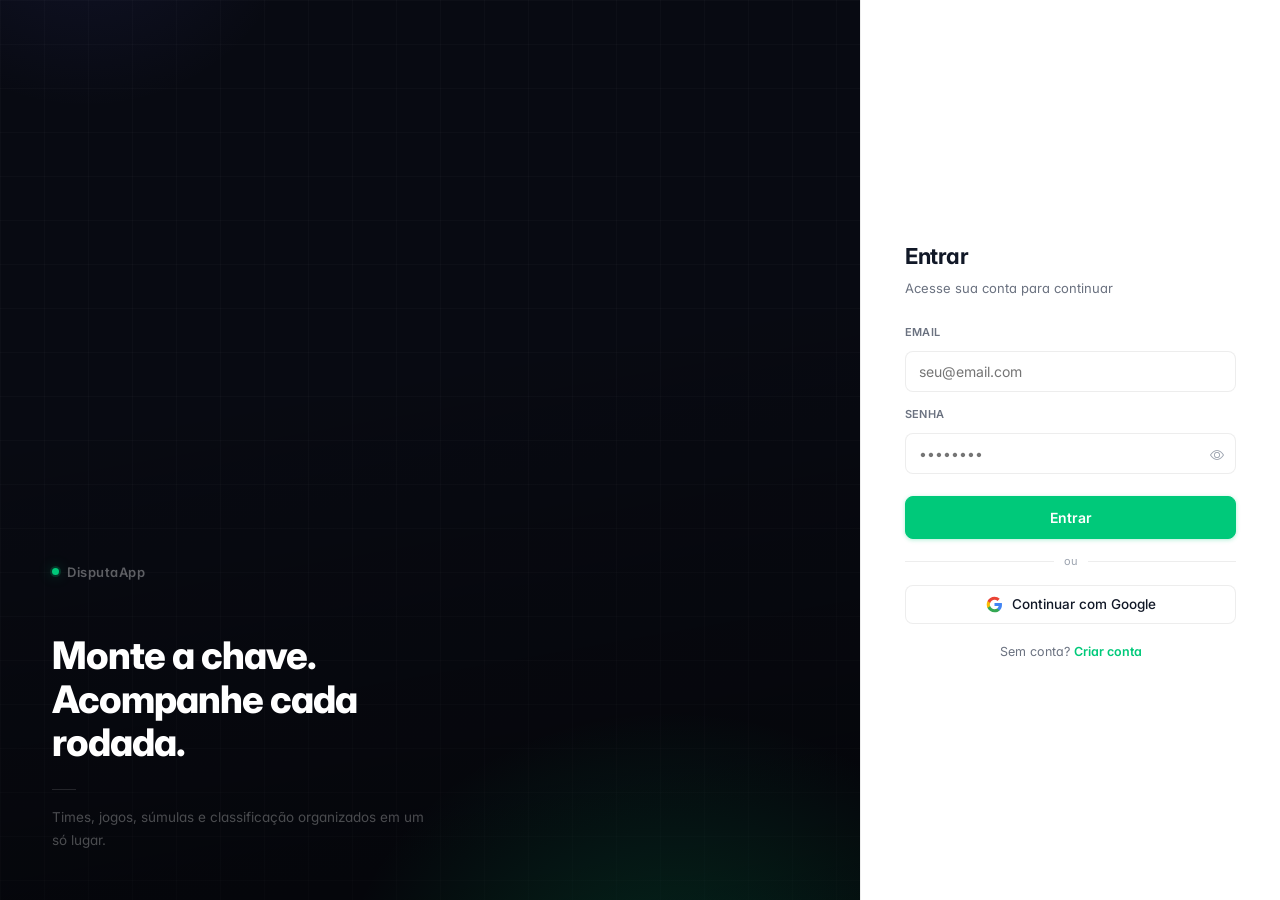
==== commit dc825a24: "disputa.app" ====
--- a/frontend/index.html
+++ b/frontend/index.html
@@ -1,4 +1,4 @@
-<!DOCTYPE html>
+﻿<!DOCTYPE html>
 <html lang="pt-br" data-theme="light">
 <head>
   <meta charset="UTF-8">
@@ -6,9 +6,9 @@
   <meta name="mobile-web-app-capable" content="yes">
   <meta name="apple-mobile-web-app-capable" content="yes">
   <meta name="apple-mobile-web-app-status-bar-style" content="default">
-  <meta name="theme-color" content="#10b981" media="(prefers-color-scheme: light)">
-  <meta name="theme-color" content="#09090b" media="(prefers-color-scheme: dark)">
-  <title>GolApp</title>
+  <meta name="theme-color" content="#00c97a" media="(prefers-color-scheme: light)">
+  <meta name="theme-color" content="#0a0a0f" media="(prefers-color-scheme: dark)">
+  <title>DisputaApp</title>
   <link rel="icon" href="data:,">
   <!-- Google OAuth Client ID — substitua pelo seu na produção -->
   <meta name="google-client-id" content="">
@@ -16,16 +16,16 @@
   <link href="https://fonts.googleapis.com/css2?family=Inter:wght@300;400;500;600;700;800&display=swap"
         rel="stylesheet">
   <link rel="stylesheet" href="https://cdn.jsdelivr.net/npm/bootstrap-icons@1.11.3/font/bootstrap-icons.min.css">
+  <link rel="stylesheet" href="styles/disputaapp-v4.css">
+  <link rel="stylesheet" href="styles/camp.css">
   <link rel="stylesheet" href="styles/main.css">
-  <link rel="stylesheet" href="styles/camp.css">
-  <link rel="stylesheet" href="styles/golapp-v4.css">
   <!-- Google Identity Services SDK -->
   <script src="https://accounts.google.com/gsi/client" async defer></script>
   <!-- Aplica tema antes do render para evitar flash -->
   <script>
     document.documentElement.setAttribute(
       "data-theme",
-      localStorage.getItem("golapp-theme") || "light"
+      localStorage.getItem("disputaapp-theme") || "light"
     );
   </script>
   <!-- Google Client ID (injetado pelo backend via meta tag ou variável global) -->
@@ -46,11 +46,11 @@
     <div class="login-panel-left">
       <div class="login-left-inner">
         <div class="login-wordmark">
-          <span class="login-wordmark-dot"></span>GolApp
-        </div>
-        <p class="login-tagline">Campeonatos organizados.<br>Resultados em tempo real.</p>
+          <span class="login-wordmark-dot"></span>DisputaApp
+        </div>
+        <p class="login-tagline">Monte a chave. Acompanhe cada rodada.</p>
         <div class="login-left-divider"></div>
-        <p class="login-left-caption">Gerencie times, jogos e classifica&ccedil;&atilde;o — tudo em um lugar.</p>
+        <p class="login-left-caption">Times, jogos, s&uacute;mulas e classifica&ccedil;&atilde;o organizados em um s&oacute; lugar.</p>
       </div>
     </div>
 
@@ -135,11 +135,14 @@
 
   </div>
 
+  <!-- ── SIDEBAR OVERLAY (mobile) ───────────────────────────────────── -->
+  <div class="sidebar-overlay" id="sidebar-overlay" aria-hidden="true"></div>
+
   <!-- ── SIDEBAR ────────────────────────────────────────────────────── -->
   <div class="sidebar">
     <div class="sidebar-logo">
       <span class="sidebar-logo-dot"></span>
-      GolApp
+      DisputaApp
     </div>
 
     <div class="sidebar-user" id="user-strip">
@@ -234,6 +237,9 @@
   <!-- ── CONTENT ────────────────────────────────────────────────────── -->
   <div class="content">
     <div class="topbar">
+      <button class="topbar-menu-btn" id="btn-sidebar-toggle" aria-label="Menu">
+        <i class="bi bi-list"></i>
+      </button>
       <button class="topbar-back-btn" id="btn-topbar-voltar" style="display:none" aria-label="Voltar">
         <i class="bi bi-arrow-left"></i>
       </button>
@@ -668,7 +674,7 @@
             <div class="config-row" id="config-btn-sobre">
               <div class="config-row-icon"><i class="bi bi-info-circle"></i></div>
               <div class="config-row-body">
-                <div class="config-row-label">GolApp</div>
+                <div class="config-row-label">DisputaApp</div>
                 <div class="config-row-sub" id="config-versao-sub">Vers&atilde;o 1.0.0</div>
               </div>
               <i class="bi bi-chevron-right config-row-arrow"></i>
@@ -682,13 +688,13 @@
       <div id="sobre" class="tela">
         <div class="sobre-hero">
           <div class="sobre-logo">&#9917;</div>
-          <div class="sobre-nome">GolApp</div>
+          <div class="sobre-nome">DisputaApp</div>
           <div class="sobre-versao">Vers&atilde;o 1.0.0</div>
         </div>
 
         <div class="card">
-          <div class="card-title">O que &eacute; o GolApp?</div>
-          <p class="sobre-desc">GolApp &eacute; uma plataforma para gerenciar campeonatos amadores e semiprofissionais. Controle times, placar em tempo real e classifica&ccedil;&atilde;o autom&aacute;tica, tudo em um s&oacute; lugar.</p>
+          <div class="card-title">O que &eacute; o DisputaApp?</div>
+          <p class="sobre-desc">DisputaApp &eacute; uma plataforma para gerenciar campeonatos amadores e semiprofissionais. Controle times, placar em tempo real e classifica&ccedil;&atilde;o autom&aacute;tica, tudo em um s&oacute; lugar.</p>
         </div>
 
         <div class="card">
@@ -706,8 +712,8 @@
             <a href="https://tiktok.com" target="_blank" rel="noopener" class="sobre-link">
               <i class="bi bi-tiktok"></i><span>TikTok</span><i class="bi bi-box-arrow-up-right sobre-link-ext"></i>
             </a>
-            <a href="mailto:contato@golapp.com" class="sobre-link">
-              <i class="bi bi-envelope-fill"></i><span>contato@golapp.com</span><i class="bi bi-box-arrow-up-right sobre-link-ext"></i>
+            <a href="mailto:contato@disputaapp.com" class="sobre-link">
+              <i class="bi bi-envelope-fill"></i><span>contato@disputaapp.com</span><i class="bi bi-box-arrow-up-right sobre-link-ext"></i>
             </a>
           </div>
         </div>
@@ -723,14 +729,14 @@
           </div>
         </div>
 
-        <p class="sobre-copy">&copy; 2026 GolApp. Todos os direitos reservados.</p>
+        <p class="sobre-copy">&copy; 2026 DisputaApp. Todos os direitos reservados.</p>
       </div>
 
       <!-- Planos -->
       <div id="planos" class="tela">
 
         <div class="planos-hero">
-          <div class="planos-hero-badge">GolApp Pro</div>
+          <div class="planos-hero-badge">DisputaApp Pro</div>
           <h2 class="planos-hero-title">Escolha seu plano</h2>
           <p class="planos-hero-sub">Gerencie campeonatos com mais liberdade. Cancele quando quiser.</p>
         </div>
@@ -875,7 +881,7 @@
     <div class="mais-sheet" id="mais-sheet" role="dialog" aria-label="Mais opções">
       <div class="mais-sheet-handle"></div>
       <div class="mais-sheet-title">Mais opções</div>
-      <div class="mais-sheet-grid">
+      <div class="mais-sheet-items">
         <button class="mais-sheet-item" data-tela="artilharia">
           <i class="bi bi-lightning-fill"></i><span>Artilharia</span>
         </button>
--- a/frontend/styles/disputaapp-v4.css
+++ b/frontend/styles/disputaapp-v4.css
@@ -0,0 +1,1516 @@
+﻿/* ═══════════════════════════════════════════════════════════════════════════
+   DisputaApp v4 — Identidade Visual Renovada
+   Sobrescreve o design legado com visual mobile-first premium
+   ═══════════════════════════════════════════════════════════════════════════ */
+
+/* ─── Novos tokens ──────────────────────────────────────────────────────────── */
+:root {
+  --accent:          #00d084;
+  --accent-hover:    #00b573;
+  --accent-dim:      rgba(0,208,132,.1);
+  --accent-border:   rgba(0,208,132,.2);
+  --accent-text:     #00a060;
+
+  --bg:              #f7f7f9;
+  --surface:         #ffffff;
+  --surface-2:       #f2f2f5;
+  --surface-3:       #e8e8ec;
+  --border:          rgba(0,0,0,.07);
+  --border-2:        rgba(0,0,0,.12);
+
+  --text:            #171717;
+  --text-2:          #3a3a3a;
+  --muted:           #777;
+  --faint:           #aaa;
+  --text-3:          #888;
+
+  --sidebar:         #0c0c12;
+  --s-surface:       #13131a;
+  --s-text:          #4e4e65;
+  --s-hover:         rgba(255,255,255,.04);
+  --s-act-bg:        rgba(0,208,132,.1);
+  --s-act-text:      #00d084;
+  --s-border:        rgba(255,255,255,.055);
+
+  --topbar:          rgba(247,247,249,.9);
+  --input:           #ffffff;
+  --modal:           #ffffff;
+
+  --shadow-xs: 0 1px 3px rgba(0,0,0,.04);
+  --shadow-sm: 0 1px 6px rgba(0,0,0,.05);
+  --shadow:    0 2px 16px rgba(0,0,0,.06);
+  --shadow-lg: 0 8px 32px rgba(0,0,0,.09);
+  --shadow-xl: 0 20px 60px rgba(0,0,0,.12);
+
+  --r:    12px;
+  --r-sm:  8px;
+  --r-lg: 18px;
+  --r-xl: 24px;
+
+  --t:       .18s ease;
+  --t-md:    .24s cubic-bezier(.4,0,.2,1);
+  --t-spring:.32s cubic-bezier(.34,1.56,.64,1);
+}
+
+[data-theme="dark"] {
+  color-scheme: dark;
+
+  --accent:        #00d084;
+  --accent-hover:  #00b573;
+  --accent-dim:    rgba(0,208,132,.08);
+  --accent-border: rgba(0,208,132,.16);
+  --accent-text:   #00d084;
+
+  --bg:        #0b0b0f;
+  --surface:   #111118;
+  --surface-2: #17171f;
+  --surface-3: #1e1e28;
+  --border:    rgba(255,255,255,.06);
+  --border-2:  rgba(255,255,255,.1);
+
+  --text:   #f0f0f5;
+  --text-2: #b0b0bc;
+  --muted:  #666;
+  --faint:  #444;
+  --text-3: #777;
+
+  --sidebar:   #08080d;
+  --s-surface: #0f0f16;
+  --s-border:  rgba(255,255,255,.05);
+  --s-text:    #454558;
+
+  --topbar: rgba(11,11,15,.9);
+  --input:  #17171f;
+  --modal:  #17171f;
+
+  --shadow-xs: 0 1px 3px rgba(0,0,0,.5);
+  --shadow-sm: 0 1px 6px rgba(0,0,0,.55);
+  --shadow:    0 2px 16px rgba(0,0,0,.55);
+  --shadow-lg: 0 8px 32px rgba(0,0,0,.6);
+  --shadow-xl: 0 20px 60px rgba(0,0,0,.7);
+}
+
+/* ═══════════════════════════════════════════
+   RESET & BASE
+   ═══════════════════════════════════════════ */
+*, *::before, *::after { box-sizing: border-box; margin: 0; padding: 0; }
+img, svg { max-width: 100%; vertical-align: middle; display: block; }
+html { color-scheme: light; -webkit-text-size-adjust: 100%; }
+[data-theme="dark"] { color-scheme: dark; }
+
+body {
+  font-family: "Inter", -apple-system, BlinkMacSystemFont, "Segoe UI", system-ui, sans-serif;
+  background: var(--bg);
+  color: var(--text);
+  height: 100dvh;
+  display: flex;
+  overflow: hidden;
+  -webkit-font-smoothing: antialiased;
+  font-feature-settings: "cv02","cv03","cv04","cv11";
+}
+
+/* ═══════════════════════════════════════════
+   UTILITÁRIOS
+   ═══════════════════════════════════════════ */
+.hidden { display: none !important; }
+
+.tela { display: none; }
+.tela.ativa {
+  display: block;
+  animation: screen-in .2s cubic-bezier(.4,0,.2,1);
+}
+@keyframes screen-in {
+  from { opacity: 0; transform: translateY(6px); }
+  to   { opacity: 1; transform: none; }
+}
+
+/* ═══════════════════════════════════════════
+   SIDEBAR — Estilo app mobile premium
+   ═══════════════════════════════════════════ */
+.sidebar {
+  width: 220px;
+  height: 100dvh;
+  background: var(--sidebar);
+  display: flex;
+  flex-direction: column;
+  flex-shrink: 0;
+  border-right: 1px solid var(--s-border);
+  overflow: hidden;
+}
+
+/* Logo */
+.sidebar-logo {
+  height: 56px;
+  padding: 0 18px;
+  display: flex;
+  align-items: center;
+  gap: 9px;
+  font-size: 14px;
+  font-weight: 700;
+  color: rgba(255,255,255,.45);
+  letter-spacing: -.1px;
+  border-bottom: 1px solid var(--s-border);
+  flex-shrink: 0;
+  user-select: none;
+}
+.sidebar-logo-dot {
+  width: 8px; height: 8px;
+  border-radius: 50%;
+  background: var(--accent);
+  flex-shrink: 0;
+  box-shadow: 0 0 8px rgba(0,208,132,.5);
+}
+
+/* User strip */
+.sidebar-user {
+  padding: 8px 12px;
+  border-bottom: 1px solid var(--s-border);
+  display: none;
+  align-items: center;
+  gap: 9px;
+}
+#user-strip:not(.hidden) { display: flex; }
+.sidebar-user-avatar {
+  width: 26px; height: 26px; border-radius: 7px;
+  background: var(--s-act-bg); border: 1px solid var(--accent-border);
+  display: flex; align-items: center; justify-content: center;
+  font-size: 11px; flex-shrink: 0; color: var(--s-act-text); font-weight: 700;
+}
+.sidebar-user-email {
+  font-size: 11px; color: var(--s-text); flex: 1;
+  overflow: hidden; text-overflow: ellipsis; white-space: nowrap;
+}
+.sidebar-user button {
+  font-size: 10px; padding: 3px 8px;
+  background: transparent; border: 1px solid rgba(255,255,255,.07);
+  color: var(--s-text); border-radius: 6px; cursor: pointer;
+  font-family: inherit; flex-shrink: 0; font-weight: 500;
+  transition: background var(--t), color var(--t), border-color var(--t); min-height: unset;
+}
+.sidebar-user button:hover {
+  background: rgba(220,38,38,.1); color: #f87171; border-color: rgba(220,38,38,.2);
+}
+
+/* Nav principal */
+.sidebar-nav {
+  flex: 1; padding: 6px;
+  display: flex; flex-direction: column; gap: 1px;
+  overflow-y: auto; scrollbar-width: none;
+}
+.sidebar-nav::-webkit-scrollbar { display: none; }
+
+.nav-item {
+  padding: 8px 10px; border-radius: 9px;
+  cursor: pointer; font-size: 13px; font-weight: 500; color: var(--s-text);
+  transition: background var(--t), color var(--t);
+  user-select: none; display: flex; align-items: center; gap: 10px; position: relative;
+  -webkit-tap-highlight-color: transparent;
+}
+.nav-item .nav-icon {
+  font-size: 14.5px; width: 18px; flex-shrink: 0; opacity: .5;
+  transition: opacity var(--t), transform var(--t-spring);
+}
+.nav-item:hover { background: var(--s-hover); color: rgba(255,255,255,.6); }
+.nav-item:hover .nav-icon { opacity: .75; }
+.nav-item.ativo { background: var(--s-act-bg); color: var(--s-act-text); font-weight: 600; }
+.nav-item.ativo .nav-icon { opacity: 1; color: var(--s-act-text); transform: scale(1.05); }
+.nav-item.ativo::before {
+  content: "";
+  position: absolute; left: -6px; top: 50%;
+  transform: translateY(-50%);
+  width: 3px; height: 16px;
+  background: var(--accent);
+  border-radius: 0 3px 3px 0;
+  box-shadow: 2px 0 8px rgba(0,208,132,.4);
+}
+
+/* Labels de seção */
+.sidebar-section-label {
+  font-size: 9px; font-weight: 700; letter-spacing: .1em;
+  text-transform: uppercase; color: var(--s-text);
+  padding: 14px 10px 3px; opacity: .4;
+}
+
+/* Bottom (tema) */
+.sidebar-bottom {
+  padding: 8px 6px;
+  border-top: 1px solid var(--s-border);
+  flex-shrink: 0;
+}
+.theme-btn {
+  width: 100%; padding: 8px 10px;
+  background: transparent; border: 1px solid rgba(255,255,255,.055);
+  color: var(--s-text); border-radius: 9px; cursor: pointer;
+  font-size: 12px; font-weight: 500; font-family: inherit;
+  text-align: left; display: flex; align-items: center; gap: 8px;
+  transition: background var(--t), color var(--t); min-height: unset;
+}
+.theme-btn:hover { background: var(--s-hover); color: rgba(255,255,255,.6); }
+.theme-btn #theme-icon { font-size: 13px; color: var(--accent); }
+
+/* Social (mantido) */
+.sidebar-social { padding: 8px 6px 10px; border-top: 1px solid var(--s-border); }
+.sidebar-social-label {
+  font-size: 9px; font-weight: 700; letter-spacing: .1em; text-transform: uppercase;
+  color: var(--s-text); margin-bottom: 7px; opacity: .4;
+}
+.sidebar-social-links { display: flex; gap: 5px; }
+.sidebar-social-btn {
+  width: 30px; height: 30px; border-radius: 8px;
+  background: rgba(255,255,255,.03); border: 1px solid var(--s-border);
+  color: var(--s-text); display: flex; align-items: center; justify-content: center;
+  font-size: 12px; text-decoration: none;
+  transition: background var(--t), color var(--t);
+}
+.sidebar-social-btn:hover { background: rgba(255,255,255,.07); color: rgba(255,255,255,.6); }
+
+/* Menus contextuais */
+.sidebar-menu { flex: 1; display: flex; flex-direction: column; overflow: hidden; min-height: 0; }
+.sidebar-ctx-header {
+  padding: 12px 8px 10px; border-bottom: 1px solid var(--s-border); flex-shrink: 0;
+}
+.sidebar-back-btn {
+  display: inline-flex; align-items: center; gap: 5px;
+  background: transparent; border: none; color: var(--s-text);
+  font-size: 11px; font-weight: 500; cursor: pointer; padding: 0;
+  margin-bottom: 8px; font-family: inherit; transition: color var(--t); min-height: unset;
+}
+.sidebar-back-btn:hover { color: rgba(255,255,255,.55); }
+.sidebar-back-btn i { font-size: 11px; }
+.sidebar-ctx-badge {
+  font-size: 9px; color: var(--accent); font-weight: 700;
+  letter-spacing: .08em; text-transform: uppercase; margin-bottom: 2px;
+}
+.sidebar-ctx-name {
+  font-size: 13px; font-weight: 700; color: rgba(255,255,255,.78);
+  letter-spacing: -.2px; word-break: break-word; line-height: 1.35;
+}
+
+/* ═══════════════════════════════════════════
+   TOPBAR
+   ═══════════════════════════════════════════ */
+.content { flex: 1; display: flex; flex-direction: column; overflow: hidden; }
+
+.topbar {
+  background: var(--topbar);
+  backdrop-filter: blur(12px) saturate(160%);
+  -webkit-backdrop-filter: blur(12px) saturate(160%);
+  border-bottom: 1px solid var(--border);
+  padding: 0 24px;
+  height: 54px;
+  display: flex; align-items: center; flex-shrink: 0; gap: 4px;
+  position: relative; z-index: 10;
+}
+.topbar-title {
+  font-size: 14px; font-weight: 600; color: var(--text); letter-spacing: -.2px;
+}
+.topbar-back-btn {
+  width: 32px; height: 32px; border-radius: 50%;
+  border: none; background: transparent; color: var(--text);
+  font-size: 16px; display: flex; align-items: center; justify-content: center;
+  cursor: pointer; padding: 0; margin-right: 6px; font-family: inherit;
+  flex-shrink: 0; transition: background var(--t); min-height: unset;
+}
+.topbar-back-btn:hover { background: var(--surface-2); }
+.topbar-actions { display: none; margin-left: auto; align-items: center; gap: 2px; }
+.topbar-icon-btn {
+  width: 34px; height: 34px; border-radius: 50%;
+  border: none; background: transparent; color: var(--muted);
+  font-size: 16px; display: flex; align-items: center; justify-content: center;
+  cursor: pointer; padding: 0; font-family: inherit;
+  transition: background var(--t), color var(--t); min-height: unset;
+}
+.topbar-icon-btn:hover { background: var(--surface-2); color: var(--text); }
+
+/* ═══════════════════════════════════════════
+   CONTENT AREA
+   ═══════════════════════════════════════════ */
+.content-area {
+  flex: 1; overflow-y: auto; overflow-x: hidden;
+  padding: 24px 28px;
+  scroll-behavior: smooth;
+  scrollbar-width: thin;
+  scrollbar-color: var(--border-2) transparent;
+}
+.content-area::-webkit-scrollbar { width: 5px; }
+.content-area::-webkit-scrollbar-track { background: transparent; }
+.content-area::-webkit-scrollbar-thumb { background: var(--border-2); border-radius: 99px; }
+
+/* ═══════════════════════════════════════════
+   CARDS — renovados, sem excesso de sombra
+   ═══════════════════════════════════════════ */
+.card {
+  background: var(--surface);
+  border: 1px solid var(--border);
+  border-radius: var(--r);
+  padding: 20px 22px;
+  margin-bottom: 14px;
+}
+.card-title {
+  font-size: 11px; font-weight: 700; letter-spacing: .08em;
+  text-transform: uppercase; color: var(--faint);
+  margin-bottom: 16px; display: flex; align-items: center; gap: 7px;
+}
+.card-title i { font-size: 12px; color: var(--accent); opacity: .7; }
+
+/* ═══════════════════════════════════════════
+   BOTÕES
+   ═══════════════════════════════════════════ */
+button {
+  padding: 8px 16px; font-family: inherit; font-size: 13px; font-weight: 500;
+  border-radius: var(--r-sm); cursor: pointer; border: 1px solid transparent;
+  transition: background var(--t), border-color var(--t), color var(--t), box-shadow var(--t), transform var(--t);
+  white-space: nowrap; min-height: unset;
+}
+button:active { transform: scale(.97); }
+
+.btn-primary {
+  background: var(--accent); color: #fff; border-color: var(--accent);
+  font-weight: 600;
+  box-shadow: 0 1px 4px rgba(0,208,132,.3), inset 0 1px 0 rgba(255,255,255,.15);
+}
+.btn-primary:hover {
+  background: var(--accent-hover); border-color: var(--accent-hover);
+  box-shadow: 0 3px 12px rgba(0,208,132,.35);
+}
+.btn-primary-full {
+  width: 100%; padding: 12px; background: var(--accent); color: #fff;
+  border: 1px solid var(--accent); border-radius: var(--r-sm); font-size: 14px;
+  font-weight: 600; cursor: pointer; font-family: inherit; margin-top: 8px;
+  box-shadow: 0 1px 4px rgba(0,208,132,.3);
+  transition: background var(--t), box-shadow var(--t);
+}
+.btn-primary-full:hover { background: var(--accent-hover); box-shadow: 0 4px 14px rgba(0,208,132,.35); }
+.btn-outline {
+  background: transparent; color: var(--text-2); border-color: var(--border-2);
+}
+.btn-outline:hover { background: var(--surface-2); color: var(--text); }
+.btn-ativo { background: var(--accent) !important; color: #fff !important; border-color: var(--accent) !important; }
+
+.input-password-wrap { position: relative; display: flex; align-items: center; }
+.input-password-wrap input { padding-right: 40px !important; }
+.btn-show-pass {
+  position: absolute; right: 0; top: 50%; transform: translateY(-50%);
+  width: 38px; height: 100%; display: flex; align-items: center; justify-content: center;
+  background: transparent; border: none; border-radius: 0 var(--r-sm) var(--r-sm) 0;
+  color: var(--faint); cursor: pointer; font-size: 14px; padding: 0;
+  transition: color var(--t);
+}
+.btn-show-pass:hover  { color: var(--muted); }
+.btn-show-pass.active { color: var(--accent); }
+
+/* ═══════════════════════════════════════════
+   FORMULÁRIOS
+   ═══════════════════════════════════════════ */
+.form-row { display: flex; gap: 10px; align-items: flex-end; flex-wrap: wrap; }
+.form-field { display: flex; flex-direction: column; gap: 5px; flex: 1; min-width: 140px; }
+.form-field label { font-size: 11px; font-weight: 500; color: var(--muted); }
+.form-field input, .form-field select {
+  padding: 9px 12px; border: 1px solid var(--border); border-radius: var(--r-sm);
+  font-size: 13.5px; font-family: inherit; background: var(--input); color: var(--text);
+  outline: none; transition: border-color var(--t), box-shadow var(--t);
+}
+.form-field input:focus, .form-field select:focus {
+  border-color: var(--accent); box-shadow: 0 0 0 3px var(--accent-dim);
+}
+
+/* ═══════════════════════════════════════════
+   LOGIN — renovado
+   ═══════════════════════════════════════════ */
+#login-overlay { position: fixed; inset: 0; z-index: 200; display: flex; }
+
+.login-panel-left {
+  flex: 1;
+  background: #07080f;
+  display: flex; align-items: flex-end; padding: 48px 52px;
+  position: relative; overflow: hidden;
+}
+.login-panel-left::before {
+  content: "";
+  position: absolute; inset: 0;
+  background:
+    radial-gradient(ellipse 65% 55% at 75% 115%, rgba(0,208,132,.16) 0%, transparent 60%),
+    radial-gradient(ellipse 45% 40% at 10% -10%, rgba(99,102,241,.09) 0%, transparent 55%),
+    linear-gradient(180deg, transparent 40%, rgba(0,0,0,.45) 100%);
+  pointer-events: none;
+}
+/* Grade decorativa sutil */
+.login-panel-left::after {
+  content: "";
+  position: absolute; inset: 0;
+  background-image:
+    linear-gradient(rgba(255,255,255,.025) 1px, transparent 1px),
+    linear-gradient(90deg, rgba(255,255,255,.025) 1px, transparent 1px);
+  background-size: 40px 40px;
+  pointer-events: none;
+}
+.login-left-inner { position: relative; max-width: 380px; z-index: 1; }
+
+.login-wordmark {
+  display: flex; align-items: center; gap: 8px;
+  font-size: 13px; font-weight: 600; color: rgba(255,255,255,.35);
+  letter-spacing: .04em; margin-bottom: 52px;
+}
+.login-wordmark-dot {
+  width: 7px; height: 7px; border-radius: 50%; background: var(--accent);
+  box-shadow: 0 0 0 2px rgba(0,208,132,.2), 0 0 12px rgba(0,208,132,.4);
+}
+.login-tagline {
+  font-size: 38px; font-weight: 800; color: #fff; line-height: 1.15;
+  letter-spacing: -1px; margin-bottom: 24px;
+}
+.login-tagline em {
+  font-style: normal;
+  background: linear-gradient(135deg, #00d084, #00a8ff);
+  -webkit-background-clip: text; -webkit-text-fill-color: transparent;
+  background-clip: text;
+}
+.login-left-divider { width: 24px; height: 1px; background: rgba(255,255,255,.12); margin-bottom: 16px; }
+.login-left-caption { font-size: 13px; color: rgba(255,255,255,.28); line-height: 1.7; }
+
+.login-panel-right {
+  width: 420px; flex-shrink: 0;
+  background: var(--surface); border-left: 1px solid var(--border);
+  display: flex; flex-direction: column; align-items: center; justify-content: center;
+  padding: 48px 44px;
+}
+.login-box { width: 100%; }
+
+/* Header da caixa de login */
+.login-logo {
+  font-size: 22px; font-weight: 700; color: var(--text);
+  margin-bottom: 5px; letter-spacing: -.5px;
+}
+.login-sub { font-size: 13px; color: var(--muted); margin-bottom: 26px; }
+
+/* Erro */
+.login-erro { font-size: 12px; color: #dc2626; }
+.login-erro:not(:empty) {
+  background: rgba(239,68,68,.06); border: 1px solid rgba(239,68,68,.15);
+  border-radius: var(--r-sm); padding: 9px 12px; margin-bottom: 14px;
+  display: block;
+}
+
+/* Campos do login */
+.login-box .form-field { margin-bottom: 14px; }
+.login-box .form-field label {
+  font-size: 11px; font-weight: 600; color: var(--muted);
+  display: block; margin-bottom: 5px; letter-spacing: .02em;
+  text-transform: uppercase;
+}
+.login-box .form-field input {
+  width: 100%; padding: 11px 13px; border: 1px solid var(--border);
+  border-radius: var(--r-sm); font-size: 14px; font-family: inherit;
+  background: var(--surface); color: var(--text); outline: none;
+  transition: border-color var(--t), box-shadow var(--t);
+}
+.login-box .form-field input:focus {
+  border-color: var(--accent); box-shadow: 0 0 0 3px var(--accent-dim);
+}
+
+.login-divider { text-align: center; margin-top: 18px; font-size: 12.5px; color: var(--muted); }
+.login-divider a { color: var(--accent); font-weight: 600; text-decoration: none; }
+.login-divider a:hover { text-decoration: underline; }
+.login-or {
+  display: flex; align-items: center; gap: 10px;
+  margin: 14px 0; color: var(--faint); font-size: 11px;
+}
+.login-or::before, .login-or::after { content: ""; flex: 1; height: 1px; background: var(--border); }
+
+.btn-google {
+  width: 100%; display: flex; align-items: center; justify-content: center; gap: 9px;
+  padding: 10px 16px; background: var(--surface); border: 1px solid var(--border);
+  border-radius: var(--r-sm); font-size: 13.5px; font-weight: 500; color: var(--text);
+  font-family: inherit; cursor: pointer; transition: background var(--t), border-color var(--t);
+}
+.btn-google:hover { background: var(--surface-2); border-color: var(--border-2); }
+.btn-google-icon { width: 17px; height: 17px; flex-shrink: 0; }
+
+/* ═══════════════════════════════════════════
+   DASHBOARD — Renovado: fluido, humano
+   ═══════════════════════════════════════════ */
+
+/* Saudação + chips */
+.dash-hero {
+  margin-bottom: 24px;
+}
+.dash-hero-greeting {
+  font-size: 24px; font-weight: 800; color: var(--text);
+  letter-spacing: -.6px; margin-bottom: 10px; line-height: 1.15;
+}
+.dash-hero-nome { color: var(--accent); }
+.dash-hero-chips { display: flex; flex-wrap: wrap; gap: 7px; }
+.dash-hero-chip {
+  display: inline-flex; align-items: center; gap: 5px;
+  padding: 4px 11px; background: var(--surface); border: 1px solid var(--border);
+  border-radius: 20px; font-size: 12px; font-weight: 500; color: var(--muted);
+}
+
+/* Grid de campeonatos no dashboard */
+.dash-camp-list { display: flex; flex-direction: column; gap: 0; }
+
+.dash-camp-card {
+  display: flex; align-items: center; gap: 14px;
+  padding: 13px 16px; background: var(--surface);
+  border-bottom: 1px solid var(--border);
+  cursor: pointer; -webkit-tap-highlight-color: transparent;
+  touch-action: manipulation;
+  transition: background var(--t);
+  position: relative;
+}
+.dash-camp-card:first-child { border-radius: var(--r) var(--r) 0 0; border: 1px solid var(--border); border-bottom: 1px solid var(--border); }
+.dash-camp-card:last-child  { border-radius: 0 0 var(--r) var(--r); border: 1px solid var(--border); border-top: none; }
+.dash-camp-card:only-child  { border-radius: var(--r); border: 1px solid var(--border); }
+.dash-camp-card:not(:first-child):not(:last-child):not(:only-child) { border: 1px solid var(--border); border-top: none; border-bottom: 1px solid var(--border); }
+.dash-camp-card:hover { background: var(--surface-2); }
+.dash-camp-card:active { opacity: .85; }
+
+.dash-camp-icon {
+  width: 40px; height: 40px; border-radius: 11px; background: var(--accent-dim);
+  color: var(--accent); border: 1px solid var(--accent-border);
+  display: flex; align-items: center; justify-content: center;
+  font-size: 17px; flex-shrink: 0; aspect-ratio: 1;
+}
+.dash-camp-info { flex: 1; min-width: 0; }
+.dash-camp-nome { font-size: 14px; font-weight: 600; color: var(--text); margin-bottom: 2px; }
+.dash-camp-meta { font-size: 11.5px; color: var(--muted); }
+.dash-camp-arrow { color: var(--faint); font-size: 13px; flex-shrink: 0; transition: transform var(--t); }
+.dash-camp-card:hover .dash-camp-arrow { transform: translateX(2px); }
+
+/* Empty state do dashboard */
+.dash-empty {
+  padding: 40px 24px; text-align: center;
+  display: flex; flex-direction: column; align-items: center; gap: 10px;
+}
+.dash-empty-icon {
+  width: 56px; height: 56px; border-radius: 16px;
+  background: var(--surface-2); border: 1px solid var(--border);
+  display: flex; align-items: center; justify-content: center;
+  font-size: 24px; color: var(--faint); margin-bottom: 4px;
+}
+.dash-empty h3 { font-size: 15px; font-weight: 600; color: var(--text); }
+.dash-empty p  { font-size: 13px; color: var(--muted); max-width: 220px; }
+
+/* Quick stats no dashboard */
+.dash-stats-row {
+  display: grid; grid-template-columns: repeat(3, 1fr);
+  gap: 10px; margin-bottom: 20px;
+}
+.dash-stat {
+  background: var(--surface); border: 1px solid var(--border); border-radius: var(--r);
+  padding: 16px; text-align: center;
+}
+.dash-stat-val { font-size: 28px; font-weight: 800; color: var(--text); letter-spacing: -1px; line-height: 1; }
+.dash-stat-label { font-size: 11px; color: var(--muted); margin-top: 4px; font-weight: 500; }
+
+/* ═══════════════════════════════════════════
+   CAMPEONATOS — Lista renovada
+   ═══════════════════════════════════════════ */
+.campeonato-item {
+  display: flex; align-items: center; gap: 14px;
+  padding: 15px 16px; background: var(--surface);
+  border: 1px solid var(--border); border-radius: var(--r);
+  margin-bottom: 8px; cursor: pointer;
+  -webkit-tap-highlight-color: transparent; touch-action: manipulation;
+  transition: border-color var(--t), background var(--t);
+}
+.campeonato-item:last-child { margin-bottom: 0; }
+.campeonato-item:hover {
+  background: var(--surface-2); border-color: var(--accent-border);
+}
+.campeonato-item:active { opacity: .85; }
+
+/* Ícone do esporte */
+.campeonato-item-icon {
+  width: 44px; height: 44px; min-width: 44px; border-radius: 12px;
+  background: var(--accent-dim); color: var(--accent);
+  display: flex; align-items: center; justify-content: center;
+  font-size: 19px; flex-shrink: 0; border: 1px solid var(--accent-border); aspect-ratio: 1;
+}
+.campeonato-item-body { flex: 1; min-width: 0; }
+.campeonato-item-top  { display: flex; align-items: center; gap: 8px; flex-wrap: wrap; }
+.campeonato-item-nome {
+  font-size: 14px; font-weight: 600; color: var(--text);
+  white-space: nowrap; overflow: hidden; text-overflow: ellipsis;
+}
+.campeonato-item-meta {
+  display: flex; flex-wrap: wrap; gap: 8px; margin-top: 4px;
+  font-size: 11.5px; color: var(--muted);
+}
+.campeonato-item-meta i { font-size: 10px; }
+
+/* Badges de status */
+.camp-status-badge {
+  font-size: 10px; font-weight: 600; padding: 2px 9px; border-radius: 20px;
+  white-space: nowrap; letter-spacing: .04em;
+}
+.camp-status-aguardando { background: rgba(99,102,241,.1);  color: #818cf8; border: 1px solid rgba(99,102,241,.18); }
+.camp-status-ativo      { background: var(--accent-dim);    color: var(--accent); border: 1px solid var(--accent-border); }
+.camp-status-enc        { background: var(--surface-2);     color: var(--faint); border: 1px solid var(--border); }
+
+/* Barra de progresso */
+.camp-prog-bar  { height: 2px; background: var(--surface-3); border-radius: 3px; margin-top: 8px; overflow: hidden; }
+.camp-prog-fill { height: 100%; background: linear-gradient(90deg, var(--accent), rgba(0,208,132,.5)); border-radius: 3px; transition: width .5s cubic-bezier(.4,0,.2,1); }
+
+/* Botão deletar */
+.btn-deletar-camp {
+  width: 30px; height: 30px; border-radius: var(--r-sm); border: 1px solid transparent;
+  background: transparent; color: var(--faint); cursor: pointer;
+  display: flex; align-items: center; justify-content: center; font-size: 13px; flex-shrink: 0;
+  transition: background var(--t), color var(--t), border-color var(--t);
+}
+.btn-deletar-camp:hover { background: rgba(239,68,68,.07); color: #ef4444; border-color: rgba(239,68,68,.15); }
+.camp-empty { color: var(--faint); font-size: 12px; }
+.campeonato-item--deleting { opacity: .35; pointer-events: none; }
+
+/* FAB */
+.camp-fab {
+  position: fixed;
+  bottom: calc(72px + env(safe-area-inset-bottom, 0px)); right: 18px;
+  width: 52px; height: 52px; border-radius: 50%;
+  background: var(--accent); color: #fff; border: none; font-size: 22px;
+  display: flex; align-items: center; justify-content: center; cursor: pointer;
+  box-shadow: 0 4px 16px rgba(0,208,132,.4), 0 2px 6px rgba(0,0,0,.12);
+  transition: background var(--t), box-shadow var(--t), transform var(--t-spring); z-index: 20;
+}
+.camp-fab:hover { background: var(--accent-hover); box-shadow: 0 6px 22px rgba(0,208,132,.45); transform: scale(1.06); }
+.camp-fab:active { transform: scale(.95); }
+.camp-fab.hidden { opacity: 0; pointer-events: none; transform: scale(.88); }
+@media (min-width: 769px) { .camp-fab { position: absolute; bottom: 20px; right: 20px; } }
+
+/* Busca */
+.camp-busca-wrap  { position: relative; margin-bottom: 14px; }
+.camp-busca-icon  { position: absolute; left: 12px; top: 50%; transform: translateY(-50%); color: var(--faint); font-size: 13px; pointer-events: none; }
+.camp-busca-input {
+  width: 100%; padding: 10px 13px 10px 34px;
+  font-size: 13.5px; border: 1px solid var(--border); border-radius: var(--r-sm);
+  background: var(--surface); color: var(--text); outline: none; font-family: inherit;
+  transition: border-color var(--t), box-shadow var(--t);
+}
+.camp-busca-input:focus { border-color: var(--accent); box-shadow: 0 0 0 3px var(--accent-dim); }
+
+/* ═══════════════════════════════════════════
+   TIMES — Layout aprimorado
+   ═══════════════════════════════════════════ */
+.lista-times { display: flex; flex-wrap: wrap; gap: 7px; }
+.time-card {
+  background: var(--surface); border: 1px solid var(--border);
+  padding: 5px 14px; border-radius: 22px;
+  font-size: 12.5px; font-weight: 500; color: var(--text-2);
+  transition: background var(--t), border-color var(--t), color var(--t); cursor: default;
+}
+.time-card:hover { border-color: var(--accent-border); color: var(--accent); background: var(--accent-dim); }
+
+/* ═══════════════════════════════════════════
+   JOGOS — Cards modernos estilo app esportivo
+   ═══════════════════════════════════════════ */
+.jogos-list { display: flex; flex-direction: column; gap: 8px; }
+
+.jogo-card {
+  background: var(--surface);
+  border: 1px solid var(--border);
+  border-radius: var(--r);
+  padding: 14px 16px;
+  cursor: pointer;
+  transition: border-color var(--t), background var(--t), transform var(--t);
+  display: grid;
+  grid-template-columns: 1fr auto 1fr;
+  align-items: center;
+  gap: 10px;
+  position: relative;
+}
+.jogo-card:hover {
+  background: var(--surface-2); border-color: var(--accent-border);
+  transform: translateY(-1px);
+}
+.jogo-card:active { transform: none; opacity: .85; }
+
+/* Barra de status colorida no topo */
+.jogo-card::before {
+  content: "";
+  position: absolute; top: 0; left: 0; right: 0; height: 2px;
+  border-radius: var(--r) var(--r) 0 0;
+  background: var(--border); transition: background var(--t);
+}
+.jogo-card.live::before    { background: var(--accent); }
+.jogo-card.intervalo::before { background: #f59e0b; }
+.jogo-card.encerrado::before { background: var(--surface-3); }
+
+.jogo-card-team {
+  display: flex; flex-direction: column; align-items: flex-start; gap: 1px;
+}
+.jogo-card-team:last-child { align-items: flex-end; text-align: right; }
+
+.jogo-card-team-name {
+  font-size: 13.5px; font-weight: 600; color: var(--text);
+  overflow: hidden; text-overflow: ellipsis; white-space: nowrap; max-width: 100%;
+}
+.jogo-card-team-name.winner { color: var(--accent); }
+
+/* Placar central */
+.jogo-card-score-area {
+  display: flex; flex-direction: column; align-items: center; gap: 3px; flex-shrink: 0;
+}
+.jogo-card-score {
+  font-size: 20px; font-weight: 800; font-variant-numeric: tabular-nums;
+  color: var(--text); letter-spacing: 2px; line-height: 1;
+  display: flex; align-items: center; gap: 6px;
+}
+.jogo-card-score-sep { color: var(--faint); font-size: 14px; font-weight: 400; letter-spacing: 0; }
+.jogo-card-score-vs  { font-size: 11px; font-weight: 600; color: var(--faint); letter-spacing: .08em; }
+
+/* Badge de status (renovado) */
+.jogo-status-badge {
+  font-size: 10px; font-weight: 700; padding: 2px 8px; border-radius: 20px;
+  background: var(--surface-2); color: var(--faint); border: 1px solid var(--border);
+  flex-shrink: 0; text-transform: uppercase; letter-spacing: .06em;
+  display: inline-flex; align-items: center; gap: 4px;
+}
+.jogo-status-badge.status-primeiro_tempo,
+.jogo-status-badge.status-segundo_tempo {
+  background: var(--accent-dim); color: var(--accent); border-color: var(--accent-border);
+}
+.jogo-status-badge.status-primeiro_tempo::before,
+.jogo-status-badge.status-segundo_tempo::before {
+  content: "";
+  width: 5px; height: 5px; border-radius: 50%; background: var(--accent);
+  display: inline-block; animation: blink-dot 1.6s infinite;
+}
+.jogo-status-badge.status-intervalo { background: rgba(245,158,11,.1); color: #d97706; border-color: rgba(245,158,11,.2); }
+.jogo-status-badge.status-encerrado { background: var(--surface-2); color: var(--faint); }
+@keyframes blink-dot { 0%,100%{opacity:1} 50%{opacity:.2} }
+
+/* ═══════════════════════════════════════════
+   CLASSIFICAÇÃO — Tabela moderna
+   ═══════════════════════════════════════════ */
+#tabela { width: 100%; border-collapse: collapse; font-size: 13px; }
+#tabela th {
+  text-align: left; padding: 9px 12px;
+  font-weight: 700; color: var(--faint); font-size: 10px;
+  text-transform: uppercase; letter-spacing: .08em; background: var(--surface-2);
+  border-bottom: 1px solid var(--border);
+}
+#tabela td {
+  text-align: left; padding: 12px; border-bottom: 1px solid var(--border); color: var(--text);
+}
+#tabela tbody tr:hover td { background: var(--surface-2); }
+
+/* Posições com medalha */
+#tabela tbody tr:first-child td:first-child { position: relative; padding-left: 26px; }
+#tabela tbody tr:first-child td:first-child::before { content: "🥇"; position: absolute; left: 5px; font-size: 12px; }
+#tabela tbody tr:nth-child(2) td:first-child { position: relative; padding-left: 26px; }
+#tabela tbody tr:nth-child(2) td:first-child::before { content: "🥈"; position: absolute; left: 5px; font-size: 12px; }
+#tabela tbody tr:nth-child(3) td:first-child { position: relative; padding-left: 26px; }
+#tabela tbody tr:nth-child(3) td:first-child::before { content: "🥉"; position: absolute; left: 5px; font-size: 12px; }
+
+/* Destaque líder */
+#tabela tbody tr:first-child td { background: rgba(0,208,132,.04); }
+#tabela tbody tr:first-child td { font-weight: 600; }
+
+/* ═══════════════════════════════════════════
+   ESTATÍSTICAS
+   ═══════════════════════════════════════════ */
+.stats-grid { display: grid; grid-template-columns: repeat(2, 1fr); gap: 10px; margin-bottom: 16px; }
+
+.stat-card {
+  background: var(--surface); border: 1px solid var(--border);
+  border-radius: var(--r); padding: 16px 18px;
+  display: flex; align-items: flex-start; gap: 13px;
+  transition: border-color var(--t), transform var(--t);
+}
+.stat-card:hover { border-color: var(--accent-border); transform: translateY(-1px); }
+.stat-card-icon {
+  width: 36px; height: 36px; min-width: 36px; border-radius: 10px;
+  background: var(--accent-dim); display: flex; align-items: center; justify-content: center;
+  font-size: 16px; flex-shrink: 0; color: var(--accent); aspect-ratio: 1;
+}
+.stat-card-body  { flex: 1; min-width: 0; }
+.stat-label      { font-size: 11px; font-weight: 500; color: var(--muted); margin-bottom: 4px; }
+.stat-value      { font-size: 28px; font-weight: 800; color: var(--text); line-height: 1; letter-spacing: -1px; font-variant-numeric: tabular-nums; }
+
+.estat-list { display: flex; flex-direction: column; gap: 6px; }
+.estat-row {
+  display: flex; align-items: center; gap: 12px; padding: 10px 14px;
+  background: var(--surface); border: 1px solid var(--border); border-radius: var(--r);
+  transition: background var(--t), border-color var(--t);
+}
+.estat-row:hover { background: var(--surface-2); border-color: var(--accent-border); }
+.estat-rank  { font-size: 16px; width: 26px; text-align: center; flex-shrink: 0; }
+.estat-num   { font-size: 11.5px; font-weight: 700; color: var(--faint); }
+.estat-nome  { flex: 1; font-size: 13.5px; font-weight: 600; color: var(--text); overflow: hidden; text-overflow: ellipsis; white-space: nowrap; }
+.estat-badges{ display: flex; gap: 5px; flex-wrap: wrap; }
+.estat-badge { font-size: 11px; font-weight: 600; padding: 2px 8px; border-radius: 20px; white-space: nowrap; }
+.gols-pro-badge    { background: rgba(0,208,132,.1);   color: var(--accent);  }
+.gols-contra-badge { background: rgba(239,68,68,.08);  color: #ef4444; }
+.saldo-badge       { background: rgba(99,102,241,.1);  color: #6366f1; }
+.saldo-pos         { background: rgba(0,208,132,.1)  !important; color: var(--accent) !important; }
+.saldo-neg         { background: rgba(239,68,68,.08) !important; color: #ef4444 !important; }
+.amarelo-badge     { background: rgba(245,158,11,.12); color: #d97706; }
+.vermelho-badge    { background: rgba(239,68,68,.1);   color: #ef4444; }
+.estat-empty { color: var(--faint); font-size: 12px; padding: 6px 0; }
+.estat-amarelo { color: #d97706 !important; }
+.estat-vermelho{ color: #ef4444 !important; }
+
+.dest-list { display: flex; flex-direction: column; gap: 8px; }
+.dest-card { display: flex; align-items: center; gap: 13px; padding: 13px 15px; background: var(--surface); border: 1px solid var(--border); border-radius: var(--r); transition: border-color var(--t); }
+.dest-card:hover { border-color: var(--accent-border); }
+.dest-card-icon { width: 40px; height: 40px; border-radius: 11px; display: flex; align-items: center; justify-content: center; font-size: 18px; flex-shrink: 0; }
+.dest-card-body { flex: 1; min-width: 0; }
+.dest-label { font-size: 10px; font-weight: 700; letter-spacing: .07em; text-transform: uppercase; color: var(--faint); }
+.dest-nome  { font-size: 14px; font-weight: 700; color: var(--text); margin-top: 1px; overflow: hidden; text-overflow: ellipsis; white-space: nowrap; }
+.dest-sub   { font-size: 11.5px; color: var(--muted); margin-top: 2px; }
+
+.recorde-list { display: flex; flex-direction: column; gap: 8px; }
+.recorde-row  { display: flex; align-items: flex-start; gap: 13px; padding: 13px 15px; background: var(--surface); border: 1px solid var(--border); border-radius: var(--r); }
+.recorde-icon { width: 36px; height: 36px; background: rgba(245,158,11,.1); color: #d97706; border-radius: 10px; display: flex; align-items: center; justify-content: center; font-size: 16px; flex-shrink: 0; margin-top: 1px; border: 1px solid rgba(245,158,11,.16); }
+.recorde-body { flex: 1; }
+.recorde-label{ font-size: 10px; font-weight: 700; text-transform: uppercase; letter-spacing: .07em; color: var(--faint); }
+.recorde-valor{ font-size: 14px; font-weight: 700; color: var(--text); margin-top: 2px; }
+.recorde-sub  { font-size: 11.5px; color: var(--muted); margin-top: 2px; }
+
+/* ═══════════════════════════════════════════
+   MODAL — modernizado
+   ═══════════════════════════════════════════ */
+.modal {
+  display: none; position: fixed; inset: 0;
+  background: var(--modal-overlay, rgba(0,0,0,.45));
+  backdrop-filter: blur(8px) saturate(160%);
+  -webkit-backdrop-filter: blur(8px) saturate(160%);
+  z-index: 100; align-items: center; justify-content: center;
+}
+.modal.open { display: flex; animation: modal-in .18s ease; }
+@keyframes modal-in { from { opacity: 0; } to { opacity: 1; } }
+.modal-box {
+  background: var(--modal); border: 1px solid var(--border); border-radius: var(--r-lg);
+  padding: 28px; width: 440px; max-width: 95vw; position: relative;
+  box-shadow: var(--shadow-xl);
+  animation: modal-box-in .22s cubic-bezier(.34,1.56,.64,1);
+}
+@keyframes modal-box-in {
+  from { opacity: 0; transform: scale(.95) translateY(8px); }
+  to   { opacity: 1; transform: none; }
+}
+.modal-close {
+  position: absolute; top: 14px; right: 14px;
+  background: var(--surface-2); border: 1px solid var(--border);
+  font-size: 11px; color: var(--muted); cursor: pointer;
+  width: 28px; height: 28px; border-radius: 50%;
+  display: flex; align-items: center; justify-content: center; padding: 0;
+  transition: background var(--t), color var(--t);
+}
+.modal-close:hover { background: var(--surface-3); color: var(--text); }
+
+.modal-teams { display: flex; align-items: center; justify-content: space-between; gap: 12px; margin-bottom: 22px; }
+.modal-team { font-size: 14px; font-weight: 700; flex: 1; color: var(--text); line-height: 1.3; }
+.modal-team:last-child { text-align: right; }
+.modal-score-area { display: flex; align-items: center; gap: 8px; flex-shrink: 0; }
+.score-col { display: flex; flex-direction: column; align-items: center; gap: 6px; }
+.score-num { font-size: 44px; font-weight: 800; line-height: 1; min-width: 54px; text-align: center; font-variant-numeric: tabular-nums; color: var(--text); letter-spacing: -2px; }
+.score-sep { font-size: 22px; color: var(--border-2); padding: 0 4px; margin-top: 8px; }
+.btn-score {
+  width: 30px; height: 30px; border-radius: 50%; border: 1px solid var(--border);
+  background: var(--surface-2); font-size: 16px; cursor: pointer;
+  display: flex; align-items: center; justify-content: center;
+  font-weight: 700; color: var(--muted); padding: 0; line-height: 1;
+  transition: background var(--t), border-color var(--t), color var(--t), transform var(--t-spring);
+}
+.btn-score:hover { background: var(--accent); border-color: var(--accent); color: #fff; transform: scale(1.08); box-shadow: 0 2px 8px rgba(0,208,132,.3); }
+.btn-score:active { transform: scale(.92); }
+
+.modal-timer {
+  text-align: center; background: var(--surface-2); border: 1px solid var(--border);
+  border-radius: var(--r); padding: 16px 10px; margin-bottom: 16px;
+}
+.timer-display { font-size: 38px; font-weight: 700; letter-spacing: 4px; font-variant-numeric: tabular-nums; color: var(--text); line-height: 1; }
+.timer-overtime { color: #dc2626; }
+.status-badge-modal {
+  display: inline-block; margin-top: 6px; font-size: 10px; font-weight: 700;
+  padding: 3px 11px; border-radius: 20px; background: var(--surface);
+  color: var(--faint); border: 1px solid var(--border); text-transform: uppercase; letter-spacing: .07em;
+}
+.status-badge-modal.ativo        { background: var(--accent-dim); color: var(--accent); border-color: var(--accent-border); }
+.status-badge-modal.intervalo-st { background: rgba(245,158,11,.1); color: #d97706; border-color: rgba(245,158,11,.2); }
+.status-badge-modal.encerrado-st { background: var(--surface-2); color: var(--faint); }
+
+.modal-duracao { display: flex; align-items: center; gap: 8px; margin-bottom: 16px; font-size: 12.5px; color: var(--muted); }
+.modal-duracao select, .modal-duracao input[type=number] {
+  padding: 7px 10px; border: 1px solid var(--border); border-radius: var(--r-sm);
+  font-size: 12.5px; font-family: inherit; background: var(--input); color: var(--text); outline: none;
+  transition: border-color var(--t);
+}
+.modal-duracao select:focus, .modal-duracao input[type=number]:focus { border-color: var(--accent); }
+.modal-actions { display: flex; gap: 8px; }
+.modal-actions button { flex: 1; font-size: 13px; padding: 10px 8px; }
+.modal-actions button:disabled { opacity: .3; cursor: not-allowed; }
+
+.modal-cartoes {
+  display: flex; align-items: center; justify-content: space-between; gap: 8px;
+  margin-top: 14px; padding: 13px 15px; background: var(--surface-2);
+  border: 1px solid var(--border); border-radius: var(--r);
+}
+.modal-cartao-label { font-size: 10px; font-weight: 700; letter-spacing: .07em; text-transform: uppercase; color: var(--faint); text-align: center; min-width: 60px; }
+.modal-cartao-col { display: flex; flex-direction: column; gap: 8px; }
+.modal-cartao-col-dir { align-items: flex-end; }
+.modal-cartao-grupo { display: flex; align-items: center; gap: 6px; }
+.modal-cartao-icon { font-size: 17px; line-height: 1; border-radius: 3px; }
+.modal-cartao-icon.amarelo  { color: #f59e0b; }
+.modal-cartao-icon.vermelho { color: #ef4444; }
+.modal-cartao-count { font-size: 15px; font-weight: 700; color: var(--text); min-width: 20px; text-align: center; }
+.btn-cartao {
+  width: 27px; height: 27px; border-radius: 7px; border: 1px solid var(--border);
+  background: var(--surface); color: var(--text); font-size: 13px; font-weight: 700;
+  cursor: pointer; display: flex; align-items: center; justify-content: center;
+  padding: 0; transition: background var(--t), border-color var(--t), transform var(--t-spring);
+}
+.btn-cartao:hover { background: var(--surface-3); border-color: var(--accent); transform: scale(1.05); }
+.btn-cartao:active { transform: scale(.92); }
+
+/* ═══════════════════════════════════════════
+   PAINEL CRIAÇÃO CAMPEONATO
+   ═══════════════════════════════════════════ */
+.camp-create-panel {
+  position: fixed; inset: 0; background: var(--bg); z-index: 60;
+  display: flex; flex-direction: column; overflow-y: auto; overscroll-behavior: contain;
+  transform: translateX(104%); transition: transform var(--t-md);
+}
+.camp-create-panel.visible { transform: none; }
+@media (min-width: 769px) { .camp-create-panel { left: 220px; } }
+
+.camp-create-header {
+  display: flex; align-items: center; gap: 12px; padding: 16px 20px 13px;
+  position: sticky; top: 0; background: var(--bg); border-bottom: 1px solid var(--border); z-index: 1;
+}
+.camp-create-back {
+  width: 34px; height: 34px; border-radius: 50%; background: var(--surface-2);
+  border: 1px solid var(--border); color: var(--text);
+  display: flex; align-items: center; justify-content: center;
+  cursor: pointer; font-size: 15px; flex-shrink: 0; transition: background var(--t);
+}
+.camp-create-back:hover { background: var(--surface-3); }
+.camp-create-title { font-size: 16px; font-weight: 600; color: var(--text); letter-spacing: -.3px; }
+.camp-create-body {
+  flex: 1; padding: 28px 20px 16px; display: flex; flex-direction: column; gap: 0;
+  max-width: 560px; width: 100%; margin: 0 auto;
+}
+.camp-create-footer {
+  padding: 14px 20px; padding-bottom: calc(14px + env(safe-area-inset-bottom, 0px));
+  background: var(--bg); border-top: 1px solid var(--border);
+  position: sticky; bottom: 0; max-width: 560px; width: 100%; margin: 0 auto; box-sizing: border-box;
+}
+
+.cc-hero-field { padding-bottom: 10px; border-bottom: 1px solid var(--border); transition: border-color var(--t); }
+.cc-hero-field:focus-within { border-color: var(--accent); }
+.cc-hero-input {
+  width: 100%; border: none; background: transparent; color: var(--text);
+  font-size: 22px; font-weight: 600; font-family: inherit; letter-spacing: -.5px; outline: none; padding: 0;
+}
+.cc-hero-input::placeholder { color: var(--faint); font-weight: 400; }
+
+.cc-section {
+  display: flex; flex-direction: column; gap: 10px;
+  padding-top: 22px; border-top: 1px solid var(--border);
+}
+.cc-section.hidden { display: none; }
+.cc-section-label { font-size: 10px; font-weight: 700; letter-spacing: .09em; text-transform: uppercase; color: var(--faint); }
+.cc-label-opt { text-transform: none; font-weight: 400; letter-spacing: 0; margin-left: 3px; font-size: 10px; }
+.cc-hint { font-size: 11.5px; color: var(--muted); min-height: 14px; transition: opacity .2s; }
+.cc-hint:empty { opacity: 0; }
+
+.cc-pills { display: flex; flex-wrap: wrap; gap: 6px; }
+.cc-pill {
+  padding: 6px 13px; border-radius: 9px; border: 1px solid var(--border);
+  background: var(--surface); font-size: 12.5px; font-weight: 500; color: var(--muted);
+  cursor: pointer; font-family: inherit; line-height: 1.4;
+  display: inline-flex; align-items: center; gap: 5px;
+  transition: border-color var(--t), background var(--t), color var(--t), transform var(--t-spring);
+}
+.cc-pill:hover { border-color: var(--accent-border); color: var(--text); transform: translateY(-1px); }
+.cc-pill:active { transform: scale(.97); }
+.cc-pill.selected {
+  border-color: var(--accent); background: var(--accent-dim); color: var(--accent);
+  font-weight: 600; box-shadow: 0 0 0 1px var(--accent-border);
+}
+.cc-pill-sub.selected { background: rgba(99,102,241,.08); border-color: #6366f1; color: #6366f1; box-shadow: none; }
+
+.cc-config-list { border: 1px solid var(--border); border-radius: var(--r-sm); overflow: hidden; background: var(--surface); }
+.cc-config-item { display: flex; align-items: center; justify-content: space-between; padding: 14px; gap: 12px; }
+.cc-config-item + .cc-config-item { border-top: 1px solid var(--border); }
+.cc-config-label { font-size: 14px; font-weight: 400; color: var(--text); flex: 1; }
+.cc-config-select { background: transparent; border: none; font-size: 13px; color: var(--muted); font-family: inherit; outline: none; cursor: pointer; text-align: right; padding: 0; max-width: 120px; }
+.cc-input {
+  width: 100%; height: 44px; padding: 0 14px; border: 1px solid var(--border);
+  border-radius: var(--r-sm); background: var(--surface); color: var(--text);
+  font-size: 14px; font-family: inherit; outline: none;
+  transition: border-color var(--t), box-shadow var(--t);
+}
+.cc-input:focus { border-color: var(--accent); box-shadow: 0 0 0 3px var(--accent-dim); }
+
+.cc-sub-wrap {
+  display: none; align-items: center; gap: 8px; padding: 10px 14px;
+  background: var(--surface-2); border: 1px solid var(--border); border-radius: var(--r-sm);
+  margin-top: 4px;
+}
+.cc-sub-wrap.visible { display: flex; }
+.cc-sub-prefix { font-size: 14px; color: var(--muted); font-weight: 500; }
+.cc-sub-input {
+  width: 60px; height: 32px; padding: 0 10px; border: 1px solid var(--border);
+  border-radius: var(--r-sm); background: var(--input); color: var(--text);
+  font-size: 14px; font-family: inherit; outline: none; text-align: center;
+  transition: border-color var(--t);
+}
+.cc-sub-input:focus { border-color: var(--accent); }
+.cc-sub-anos { font-size: 14px; color: var(--muted); }
+
+/* Toggle */
+.config-row-toggle {
+  width: 42px; height: 24px; border-radius: 12px; background: var(--surface-3);
+  border: 1px solid var(--border); cursor: pointer; position: relative;
+  transition: background var(--t), border-color var(--t); flex-shrink: 0;
+}
+.toggle-pill {
+  position: absolute; top: 2px; left: 2px;
+  width: 18px; height: 18px; border-radius: 50%;
+  background: #fff; box-shadow: var(--shadow-sm);
+  transition: transform var(--t-spring), background var(--t);
+}
+.config-row-toggle.ativo { background: var(--accent); border-color: var(--accent); }
+.config-row-toggle.ativo .toggle-pill { transform: translateX(18px); }
+
+/* ═══════════════════════════════════════════
+   NOTIFICAÇÃO / TOAST
+   ═══════════════════════════════════════════ */
+.notif-toast {
+  position: fixed; bottom: calc(80px + env(safe-area-inset-bottom, 0px)); left: 50%;
+  transform: translateX(-50%) translateY(12px); opacity: 0;
+  background: var(--text); color: var(--bg); padding: 10px 20px;
+  border-radius: 22px; font-size: 13px; font-weight: 500;
+  box-shadow: var(--shadow-lg); z-index: 200; white-space: nowrap;
+  pointer-events: none; transition: opacity .2s, transform .2s cubic-bezier(.34,1.56,.64,1);
+  max-width: 90vw; overflow: hidden; text-overflow: ellipsis;
+}
+.notif-toast.show { opacity: 1; transform: translateX(-50%) translateY(0); }
+.notif-toast.success { background: var(--accent); color: #fff; }
+.notif-toast.error   { background: #ef4444; color: #fff; }
+@media (min-width: 769px) { .notif-toast { bottom: 24px; } }
+
+/* ═══════════════════════════════════════════
+   CONFIRM DIALOG
+   ═══════════════════════════════════════════ */
+.confirm-overlay {
+  position: fixed; inset: 0; background: var(--modal-overlay, rgba(0,0,0,.45));
+  backdrop-filter: blur(8px); z-index: 150;
+  display: flex; align-items: flex-end; justify-content: center;
+}
+.confirm-sheet {
+  background: var(--surface); border: 1px solid var(--border); border-radius: var(--r-lg) var(--r-lg) 0 0;
+  padding: 24px 20px; padding-bottom: calc(20px + env(safe-area-inset-bottom, 0px));
+  width: 100%; max-width: 500px;
+  animation: slide-up .22s cubic-bezier(.34,1.56,.64,1);
+}
+@keyframes slide-up { from { transform: translateY(100%); } to { transform: none; } }
+.confirm-title { font-size: 16px; font-weight: 700; color: var(--text); margin-bottom: 6px; letter-spacing: -.3px; }
+.confirm-msg   { font-size: 13.5px; color: var(--muted); margin-bottom: 20px; line-height: 1.5; }
+.confirm-actions { display: flex; gap: 10px; }
+.confirm-actions button { flex: 1; padding: 12px; font-size: 14px; font-weight: 600; border-radius: var(--r-sm); }
+.confirm-cancel  { background: var(--surface-2); border-color: var(--border-2); color: var(--text); }
+.confirm-ok      { background: #ef4444; border-color: #ef4444; color: #fff; }
+.confirm-ok:hover{ background: #dc2626; border-color: #dc2626; }
+@media (min-width: 769px) {
+  .confirm-overlay { align-items: center; }
+  .confirm-sheet { border-radius: var(--r-lg); max-width: 400px; width: 90vw; }
+}
+
+/* ═══════════════════════════════════════════
+   CONFIGURAÇÕES
+   ═══════════════════════════════════════════ */
+.config-section { margin-bottom: 24px; }
+.config-section-title {
+  font-size: 10px; font-weight: 700; letter-spacing: .1em; text-transform: uppercase;
+  color: var(--faint); padding: 0 4px; margin-bottom: 8px;
+}
+.config-list {
+  background: var(--surface); border: 1px solid var(--border); border-radius: var(--r);
+  overflow: hidden;
+}
+.config-row {
+  display: flex; align-items: center; gap: 14px; padding: 14px 16px;
+  border-bottom: 1px solid var(--border); cursor: pointer;
+  transition: background var(--t);
+}
+.config-row:last-child { border-bottom: none; }
+.config-row:hover { background: var(--surface-2); }
+.config-row-icon {
+  width: 34px; height: 34px; border-radius: 9px; background: var(--surface-2);
+  border: 1px solid var(--border);
+  display: flex; align-items: center; justify-content: center;
+  font-size: 15px; color: var(--accent); flex-shrink: 0;
+}
+.config-row-body { flex: 1; min-width: 0; }
+.config-row-label { font-size: 14px; font-weight: 500; color: var(--text); }
+.config-row-sub   { font-size: 12px; color: var(--muted); margin-top: 1px; }
+.config-row-arrow { color: var(--faint); font-size: 12px; flex-shrink: 0; }
+.config-row-val   { font-size: 13px; color: var(--muted); flex-shrink: 0; }
+.config-row-danger .config-row-label { color: #ef4444; }
+.config-row-danger .config-row-icon  { background: rgba(239,68,68,.08); border-color: rgba(239,68,68,.12); color: #ef4444; }
+
+/* Camp config rows (regulamento/config-camp) */
+.camp-config-info { display: flex; flex-direction: column; gap: 0; }
+.camp-config-row  {
+  display: flex; align-items: center; justify-content: space-between; gap: 12px;
+  padding: 11px 4px; border-bottom: 1px solid var(--border);
+}
+.camp-config-row:last-child { border-bottom: none; }
+.camp-config-key  { font-size: 13.5px; color: var(--text-2); }
+.camp-config-val  { font-size: 13.5px; font-weight: 600; color: var(--text); }
+
+/* ═══════════════════════════════════════════
+   SOBRE
+   ═══════════════════════════════════════════ */
+.sobre-hero {
+  text-align: center; padding: 28px 16px 24px;
+}
+.sobre-logo  { font-size: 52px; margin-bottom: 10px; }
+.sobre-nome  { font-size: 22px; font-weight: 800; color: var(--text); letter-spacing: -.5px; margin-bottom: 4px; }
+.sobre-versao{ font-size: 13px; color: var(--muted); }
+.sobre-desc  { font-size: 14px; color: var(--text-2); line-height: 1.7; }
+.sobre-links { display: flex; flex-direction: column; gap: 8px; }
+.sobre-link {
+  display: flex; align-items: center; gap: 13px; padding: 14px 16px;
+  background: var(--surface); border: 1px solid var(--border); border-radius: var(--r);
+  color: var(--text); text-decoration: none; font-size: 14px; font-weight: 500;
+  transition: background var(--t), border-color var(--t);
+}
+.sobre-link:hover { background: var(--surface-2); border-color: var(--accent-border); }
+.sobre-link i:first-child { font-size: 18px; color: var(--accent); width: 24px; }
+.sobre-link span { flex: 1; }
+.sobre-link-ext { font-size: 12px; color: var(--faint); }
+.sobre-tags { display: flex; flex-wrap: wrap; gap: 7px; }
+.sobre-tag  {
+  background: var(--surface-2); border: 1px solid var(--border); border-radius: 20px;
+  padding: 4px 12px; font-size: 12px; font-weight: 500; color: var(--muted);
+}
+.sobre-copy { text-align: center; font-size: 12px; color: var(--faint); margin-top: 20px; padding-bottom: calc(env(safe-area-inset-bottom, 0px) + 8px); }
+
+/* ═══════════════════════════════════════════
+   PLANOS
+   ═══════════════════════════════════════════ */
+.planos-hero { text-align: center; padding: 8px 0 28px; }
+.planos-hero-badge {
+  display: inline-block; background: var(--accent-dim); border: 1px solid var(--accent-border);
+  color: var(--accent); font-size: 11px; font-weight: 700; padding: 3px 12px;
+  border-radius: 20px; margin-bottom: 12px; letter-spacing: .04em; text-transform: uppercase;
+}
+.planos-hero-title { font-size: 26px; font-weight: 800; color: var(--text); letter-spacing: -.6px; margin-bottom: 8px; }
+.planos-hero-sub   { font-size: 14px; color: var(--muted); }
+
+.plano-ativo-banner {
+  display: flex; align-items: center; gap: 14px; padding: 16px 18px;
+  background: var(--accent-dim); border: 1px solid var(--accent-border);
+  border-radius: var(--r); margin-bottom: 16px;
+}
+.plano-ativo-banner.hidden { display: none; }
+.plano-ativo-banner-icon { font-size: 22px; color: var(--accent); flex-shrink: 0; }
+.plano-ativo-banner-body { flex: 1; min-width: 0; }
+.plano-ativo-banner-title{ font-size: 14px; font-weight: 700; color: var(--text); }
+.plano-ativo-banner-sub  { font-size: 12px; color: var(--muted); margin-top: 1px; }
+.plano-ativo-banner-cancel{
+  font-size: 12px; padding: 6px 12px; background: transparent;
+  border: 1px solid rgba(239,68,68,.25); color: #ef4444;
+  border-radius: var(--r-sm); cursor: pointer; font-weight: 500; flex-shrink: 0;
+  transition: background var(--t);
+}
+.plano-ativo-banner-cancel:hover { background: rgba(239,68,68,.07); }
+
+.planos-grid { display: grid; grid-template-columns: 1fr 1fr; gap: 12px; margin-bottom: 16px; }
+.plano-card {
+  background: var(--surface); border: 1px solid var(--border); border-radius: var(--r-lg);
+  padding: 24px; position: relative; overflow: hidden;
+  transition: border-color var(--t), transform var(--t);
+}
+.plano-card:hover { transform: translateY(-2px); border-color: var(--accent-border); }
+.plano-card--featured {
+  background: var(--text); border-color: var(--text);
+}
+[data-theme="dark"] .plano-card--featured { background: var(--surface); border-color: var(--accent); }
+.plano-badge-top {
+  position: absolute; top: -1px; left: 50%; transform: translateX(-50%);
+  background: var(--accent); color: #fff; font-size: 10px; font-weight: 700;
+  padding: 3px 12px; border-radius: 0 0 8px 8px; white-space: nowrap;
+  letter-spacing: .04em; text-transform: uppercase;
+}
+.plano-header { margin-top: 12px; }
+.plano-nome   { font-size: 13px; font-weight: 700; letter-spacing: .04em; text-transform: uppercase; color: var(--muted); }
+.plano-card--featured .plano-nome { color: rgba(255,255,255,.6); }
+.plano-preco  { display: flex; align-items: flex-start; gap: 3px; margin: 8px 0 4px; }
+.plano-cifrao { font-size: 18px; font-weight: 600; color: var(--text); margin-top: 8px; }
+.plano-card--featured .plano-cifrao,
+.plano-card--featured .plano-valor,
+.plano-card--featured .plano-centavos { color: #fff; }
+.plano-valor   { font-size: 48px; font-weight: 800; color: var(--text); line-height: 1; letter-spacing: -2px; }
+.plano-centavos{ font-size: 22px; font-weight: 600; color: var(--text); margin-top: 10px; }
+.plano-periodo { font-size: 12px; color: var(--muted); margin-bottom: 4px; }
+.plano-card--featured .plano-periodo { color: rgba(255,255,255,.5); }
+.plano-economia{ display: inline-block; font-size: 11px; font-weight: 700; background: var(--accent-dim); color: var(--accent); border: 1px solid var(--accent-border); border-radius: 20px; padding: 2px 9px; margin-bottom: 14px; }
+.plano-features{ list-style: none; display: flex; flex-direction: column; gap: 8px; margin: 16px 0; }
+.plano-features li { font-size: 13px; color: var(--text-2); display: flex; align-items: center; gap: 8px; }
+.plano-card--featured .plano-features li { color: rgba(255,255,255,.7); }
+.plano-features .bi-check-circle-fill { color: var(--accent); font-size: 13px; flex-shrink: 0; }
+.plano-features .bi-x-circle          { color: var(--faint); font-size: 13px; flex-shrink: 0; }
+.plano-btn { width: 100%; padding: 12px; font-size: 14px; font-weight: 600; border-radius: var(--r-sm); }
+.plano-btn--primary { background: var(--accent); border-color: var(--accent); color: #fff; }
+.plano-btn--outline { background: rgba(255,255,255,.08); border-color: var(--border); color: var(--text); }
+.plano-card--featured .plano-btn--outline { color: #fff; border-color: rgba(255,255,255,.2); }
+.plano-note { font-size: 11px; color: var(--faint); margin-top: 10px; text-align: center; }
+.plano-camp-desc { font-size: 13.5px; color: var(--muted); margin-bottom: 16px; line-height: 1.6; }
+.plano-camp-grid { display: flex; flex-direction: column; gap: 8px; }
+.plano-camp-item {
+  display: flex; align-items: center; gap: 14px; padding: 14px 16px;
+  background: var(--surface-2); border: 1px solid var(--border); border-radius: var(--r);
+}
+.plano-camp-item--featured { border-color: var(--accent-border); background: var(--accent-dim); }
+.plano-camp-icon { font-size: 18px; color: var(--accent); flex-shrink: 0; }
+.plano-camp-body { flex: 1; }
+.plano-camp-nome { font-size: 14px; font-weight: 600; color: var(--text); }
+.plano-camp-sub  { font-size: 12px; color: var(--muted); margin-top: 1px; }
+.plano-camp-preco{ font-size: 18px; font-weight: 800; color: var(--text); letter-spacing: -.5px; }
+
+/* Modal de pagamento */
+.modal-pag-box { padding: 28px 24px; }
+.modal-pag-header { text-align: center; margin-bottom: 22px; }
+.modal-pag-icon { font-size: 32px; color: var(--accent); display: block; margin-bottom: 10px; }
+.modal-pag-title { font-size: 18px; font-weight: 700; color: var(--text); letter-spacing: -.4px; }
+.modal-pag-sub   { font-size: 13px; color: var(--muted); margin-top: 4px; }
+.modal-pag-opcoes{ display: flex; flex-direction: column; gap: 10px; margin-bottom: 20px; }
+.pag-opcao { cursor: pointer; }
+.pag-opcao input { display: none; }
+.pag-opcao-body {
+  padding: 14px 16px; border-radius: var(--r-sm); border: 2px solid var(--border);
+  background: var(--surface); transition: border-color var(--t), background var(--t);
+}
+.pag-opcao input:checked + .pag-opcao-body { border-color: var(--accent); background: var(--accent-dim); }
+.pag-opcao-nome { font-size: 14px; font-weight: 600; color: var(--text); }
+.pag-opcao-desc { font-size: 12px; color: var(--muted); margin-top: 2px; }
+
+/* ═══════════════════════════════════════════
+   ARTILHARIA
+   ═══════════════════════════════════════════ */
+.art-row {
+  display: flex; align-items: center; gap: 12px; padding: 11px 14px;
+  border-radius: var(--r-sm); transition: background var(--t);
+}
+.art-row:hover { background: var(--surface-2); }
+.art-rank { font-size: 17px; width: 28px; text-align: center; flex-shrink: 0; }
+.art-info { flex: 1; min-width: 0; }
+.art-name { font-size: 14px; font-weight: 600; color: var(--text); overflow: hidden; text-overflow: ellipsis; white-space: nowrap; }
+.art-gols-wrap { display: flex; align-items: baseline; gap: 3px; }
+.art-gols { font-size: 18px; font-weight: 800; color: var(--accent); letter-spacing: -.5px; }
+
+/* ═══════════════════════════════════════════
+   AVISOS EMPTY STATE
+   ═══════════════════════════════════════════ */
+.aviso-empty {
+  display: flex; flex-direction: column; align-items: center; gap: 10px;
+  padding: 40px 20px; color: var(--muted); text-align: center;
+}
+.aviso-empty i   { font-size: 36px; color: var(--faint); }
+.aviso-empty p   { font-size: 14px; font-weight: 500; color: var(--text-2); }
+.aviso-empty sub { font-size: 12px; color: var(--muted); line-height: 1.5; }
+
+/* ═══════════════════════════════════════════
+   BOTTOM NAV (mobile)
+   ═══════════════════════════════════════════ */
+.bottom-nav {
+  display: none;
+  position: fixed; bottom: 0; left: 0; right: 0;
+  background: var(--surface);
+  border-top: 1px solid var(--border);
+  padding: 6px 0;
+  padding-bottom: calc(6px + env(safe-area-inset-bottom, 0px));
+  z-index: 50;
+  backdrop-filter: blur(12px) saturate(160%);
+}
+.bottom-nav-item {
+  display: none; flex-direction: column; align-items: center; justify-content: center;
+  gap: 3px; padding: 4px 8px; background: transparent; border: none;
+  color: var(--faint); font-size: 9px; font-weight: 600; letter-spacing: .03em;
+  text-transform: uppercase; cursor: pointer; flex: 1; min-width: 0;
+  transition: color var(--t); min-height: unset; -webkit-tap-highlight-color: transparent;
+}
+.bottom-nav-item i { font-size: 19px; transition: transform var(--t-spring), color var(--t); }
+.bottom-nav-item.ativo { color: var(--accent); }
+.bottom-nav-item.ativo i { transform: scale(1.08); }
+.bottom-nav-item:active i { transform: scale(.9); }
+
+/* Contextos do bottom nav */
+.bottom-nav.ctx-geral  .bottom-nav-item.ctx-geral  { display: flex; }
+.bottom-nav.ctx-camp   .bottom-nav-item.ctx-camp   { display: flex; }
+
+/* Mais sheet (mobile) */
+.mais-sheet-backdrop {
+  display: none; position: fixed; inset: 0;
+  background: rgba(0,0,0,.45); backdrop-filter: blur(6px);
+  z-index: 60; align-items: flex-end; justify-content: center;
+}
+.mais-sheet-backdrop.open { display: flex; }
+.mais-sheet {
+  background: var(--surface); border: 1px solid var(--border);
+  border-radius: var(--r-lg) var(--r-lg) 0 0;
+  padding: 14px 16px; padding-bottom: calc(16px + env(safe-area-inset-bottom, 0px));
+  width: 100%; max-width: 500px;
+  animation: slide-up-sheet .22s cubic-bezier(.34,1.56,.64,1);
+}
+@keyframes slide-up-sheet { from { transform: translateY(100%); } to { transform: none; } }
+.mais-sheet-handle { width: 36px; height: 4px; background: var(--border-2); border-radius: 99px; margin: 0 auto 14px; }
+.mais-sheet-title  { font-size: 14px; font-weight: 600; color: var(--text); margin-bottom: 14px; padding: 0 4px; }
+.mais-sheet-grid   { display: grid; grid-template-columns: repeat(4, 1fr); gap: 8px; }
+.mais-sheet-item {
+  display: flex; flex-direction: column; align-items: center; gap: 7px;
+  padding: 14px 8px; background: var(--surface-2); border: 1px solid var(--border);
+  border-radius: var(--r-sm); color: var(--text-2); font-size: 11px; font-weight: 500;
+  cursor: pointer; font-family: inherit; text-align: center;
+  transition: background var(--t), color var(--t), border-color var(--t); min-height: unset;
+}
+.mais-sheet-item i  { font-size: 20px; color: var(--accent); }
+.mais-sheet-item:hover { background: var(--accent-dim); border-color: var(--accent-border); color: var(--accent); }
+.mais-sheet-item:active { transform: scale(.95); }
+
+/* ═══════════════════════════════════════════
+   SKELETON LOADING
+   ═══════════════════════════════════════════ */
+.skeleton {
+  background: linear-gradient(90deg, var(--surface-2) 25%, var(--surface-3) 50%, var(--surface-2) 75%);
+  background-size: 200% 100%;
+  animation: shimmer 1.5s infinite;
+  border-radius: var(--r-sm);
+}
+@keyframes shimmer { 0% { background-position: 200% 0; } to { background-position: -200% 0; } }
+
+/* ═══════════════════════════════════════════
+   RODADAS (jogos agrupados)
+   ═══════════════════════════════════════════ */
+.jogos-rodada-header {
+  font-size: 10px; font-weight: 700; letter-spacing: .09em;
+  text-transform: uppercase; color: var(--faint);
+  padding: 14px 2px 7px; margin-top: 6px;
+}
+.jogos-rodada-header:first-child { padding-top: 0; margin-top: 0; }
+
+/* ═══════════════════════════════════════════
+   VISÃO GERAL (overview) — melhorias
+   ═══════════════════════════════════════════ */
+
+/* Ampliar capa para mais impacto */
+.ov-cover { height: 220px !important; }
+
+/* Accent dinâmico na capa quando sem imagem */
+.ov-cover:not([style*="background-image"]) {
+  background:
+    radial-gradient(ellipse 80% 100% at 80% 130%, rgba(0,208,132,.22) 0%, transparent 60%),
+    radial-gradient(ellipse 55% 65% at 5% -10%,  rgba(99,102,241,.14) 0%, transparent 50%),
+    linear-gradient(135deg, #07080f 0%, #0d1225 100%) !important;
+}
+
+/* Stats row do overview — mais modernas */
+.ov-stats-row {
+  display: grid !important;
+  grid-template-columns: repeat(4, 1fr) !important;
+  gap: 10px !important;
+  margin-bottom: 20px;
+}
+.ov-stat {
+  background: var(--surface) !important; border: 1px solid var(--border) !important;
+  border-radius: var(--r) !important; padding: 16px 12px !important;
+  text-align: center;
+}
+.ov-stat-val {
+  font-size: 28px !important; font-weight: 800 !important;
+  color: var(--text) !important; letter-spacing: -1px; line-height: 1;
+  font-variant-numeric: tabular-nums;
+}
+.ov-stat-label {
+  font-size: 10px !important; font-weight: 600 !important;
+  letter-spacing: .07em !important; text-transform: uppercase !important;
+  color: var(--faint) !important; margin-top: 5px;
+}
+
+/* Match cards do overview — similar ao jogo-card */
+.ov-match {
+  display: grid !important;
+  grid-template-columns: 1fr auto 1fr !important;
+  align-items: center !important; gap: 10px !important;
+  padding: 13px 16px !important; background: var(--surface) !important;
+  border: 1px solid var(--border) !important; border-radius: var(--r) !important;
+  margin-bottom: 8px; transition: background var(--t), border-color var(--t);
+}
+.ov-match:hover { background: var(--surface-2) !important; border-color: var(--accent-border) !important; }
+.ov-match-team { font-size: 13.5px; font-weight: 600; color: var(--text); overflow: hidden; text-overflow: ellipsis; white-space: nowrap; }
+.ov-match-team:last-child { text-align: right; }
+.ov-match-score {
+  font-size: 18px; font-weight: 800; letter-spacing: 2px;
+  color: var(--text); font-variant-numeric: tabular-nums;
+  text-align: center; flex-shrink: 0; white-space: nowrap;
+}
+
+/* Mini standings do overview */
+.ov-standings { width: 100%; border-collapse: collapse; }
+.ov-standings th {
+  font-size: 9px; font-weight: 700; text-transform: uppercase; letter-spacing: .08em;
+  color: var(--faint); padding: 7px 10px; text-align: left;
+  border-bottom: 1px solid var(--border);
+}
+.ov-standings td { padding: 10px; font-size: 13px; border-bottom: 1px solid var(--border); color: var(--text); }
+.ov-standings tr:last-child td { border-bottom: none; }
+.ov-standings tbody tr:hover td { background: var(--surface-2); }
+.ov-standings .leader td { font-weight: 700; color: var(--accent); }
+
+/* Grid do overview (proximos + resultados) */
+.ov-grid { display: flex; flex-direction: column; gap: 14px; }
+
+/* Topbar back btn que aparece no contexto do campeonato */
+.topbar-back-btn { display: flex !important; }
+
+/* ═══════════════════════════════════════════
+   HERO CHIPS — variante live
+   ═══════════════════════════════════════════ */
+.dash-hero-chip.chip-live {
+  background: var(--accent-dim); border-color: var(--accent-border); color: var(--accent);
+  font-weight: 600;
+}
+.chip-live-dot {
+  display: inline-block; width: 6px; height: 6px; border-radius: 50%; background: var(--accent);
+  animation: blink-dot 1.6s infinite; flex-shrink: 0;
+}
+.dash-hero-wave { font-style: normal; }
+
+/* ═══════════════════════════════════════════
+   RESPONSIVO
+   ═══════════════════════════════════════════ */
+@media (max-width: 768px) {
+  .sidebar { display: none; }
+  .content-area { padding: 16px; padding-bottom: calc(72px + env(safe-area-inset-bottom, 0px)); }
+  .topbar { padding: 0 16px; height: 50px; }
+  .topbar-actions { display: flex !important; }
+  .topbar-title { font-size: 15px; }
+  .bottom-nav { display: flex; }
+  .camp-fab { right: 14px; }
+
+  .login-panel-left { display: none; }
+  .login-panel-right { width: 100%; padding: 36px 24px; border-left: none; }
+
+  .planos-grid { grid-template-columns: 1fr; }
+  .stats-grid  { grid-template-columns: repeat(2, 1fr); }
+  .dash-stats-row { grid-template-columns: repeat(3, 1fr); }
+
+  .ov-profile { margin: -16px -16px 20px !important; }
+  .ov-stats-row { grid-template-columns: repeat(2, 1fr) !important; }
+}
+
+@media (min-width: 769px) {
+  .topbar-title { font-size: 14.5px; }
+  .camp-fab     { position: absolute; }
+}
+
+@media (min-width: 1100px) {
+  .content-area { padding: 28px 36px; }
+  .stats-grid   { grid-template-columns: repeat(4, 1fr); }
+}
--- a/frontend/styles/camp.css
+++ b/frontend/styles/camp.css
@@ -1,5 +1,5 @@
-/* =========================================================
-   camp.css — Estilos do contexto de campeonato (GolApp)
+﻿/* =========================================================
+   camp.css — Estilos do contexto de campeonato (DisputaApp)
    ========================================================= */
 
 /* ═══════════════════════════════════════════════════════════
@@ -8,10 +8,15 @@
 
 /* Wrapper — sangra até a borda do content-area */
 .ov-profile {
-  margin: -28px -28px 28px;
+  margin: -24px -28px 28px;
   position: relative;
   background: var(--surface);
   border-bottom: 1px solid var(--border);
+}
+@media (max-width: 768px) {
+  .ov-profile {
+    margin: -16px -16px 20px;
+  }
 }
 
 /* ─── Capa de fundo ────────────────────────────────────── */
--- a/frontend/styles/main.css
+++ b/frontend/styles/main.css
@@ -1,220 +1,257 @@
-﻿/* ═══════════════════════════════════════════════════════════════
-   GolApp — Design System v3
-   Paleta: Slate/Zinc neutro · Emerald accent · Premium feel
-   ═══════════════════════════════════════════════════════════════ */
-
-/* ─── Tokens ─────────────────────────────────────────────────────
-   Sistema de cores semântico com hierarquia clara.
-   Accent principal: emerald-500 (#10b981) — profissional, único.
-   Superfícies: branco puro + cinza muito sutil (sem amarelado).  */
+﻿/* ═══════════════════════════════════════════════════════════════════════════
+   DisputaApp — Design System Premium v5
+   Filosofia: app esportivo mobile-first · minimalismo sofisticado
+   Inspiração: Linear · Vercel · OneFootball · Apple Sports
+   ═══════════════════════════════════════════════════════════════════════════ */
+
+/* ─── TOKENS ────────────────────────────────────────────────────────────────── */
 :root {
-  /* Accent */
-  --accent:        #10b981;
-  --accent-hover:  #0ea472;
-  --accent-dim:    rgba(16,185,129,.12);
-  --accent-border: rgba(16,185,129,.28);
-  --accent-text:   #047857;
+  /* Accent — verde esportivo vibrante */
+  --accent:         #00c97a;
+  --accent-hover:   #00b56c;
+  --accent-dim:     rgba(0,201,122,.1);
+  --accent-border:  rgba(0,201,122,.22);
+  --accent-text:    #009659;
+  --accent-glow:    0 0 16px rgba(0,201,122,.35);
 
   /* Superfícies — modo claro */
-  --bg:        #f8fafc;
+  --bg:        #f4f5f8;
   --surface:   #ffffff;
-  --surface-2: #f1f5f9;
-  --surface-3: #e2e8f0;
-  --border:    #e2e8f0;
-  --border-2:  #cbd5e1;
+  --surface-2: #f0f1f5;
+  --surface-3: #e5e7ef;
+  --border:    rgba(0,0,0,.07);
+  --border-2:  rgba(0,0,0,.13);
+  --divider:   rgba(0,0,0,.06);
 
   /* Texto */
-  --text:   #0f172a;
-  --text-2: #334155;
-  --muted:  #64748b;
-  --faint:  #94a3b8;
-
-  /* Sidebar */
-  --sidebar:       #0f172a;
-  --s-surface:     #1e293b;
-  --s-text:        #475569;
-  --s-hover:       rgba(255,255,255,.04);
-  --s-act-bg:      rgba(16,185,129,.1);
-  --s-act-text:    #34d399;
-  --s-border:      rgba(255,255,255,.06);
-
-  --topbar:  #ffffff;
-  --input:   #f8fafc;
-  --modal:   #ffffff;
-
-  --shadow-xs: 0 1px 2px rgba(15,23,42,.04);
-  --shadow-sm: 0 1px 3px rgba(15,23,42,.06), 0 1px 2px rgba(15,23,42,.04);
-  --shadow:    0 4px 8px -1px rgba(15,23,42,.06), 0 2px 4px -2px rgba(15,23,42,.04);
-  --shadow-lg: 0 12px 28px -4px rgba(15,23,42,.1), 0 4px 8px -4px rgba(15,23,42,.06);
-  --shadow-xl: 0 20px 48px -8px rgba(15,23,42,.16), 0 8px 16px -8px rgba(15,23,42,.08);
-
-  --r:    10px;
-  --r-sm:  6px;
-  --r-lg: 16px;
-  --r-xl: 22px;
-
-  --t:    .15s ease;
-  --t-md: .22s cubic-bezier(.4,0,.2,1);
-  --t-spring: .28s cubic-bezier(.34,1.56,.64,1);
+  --text:   #111827;
+  --text-2: #374151;
+  --muted:  #6b7280;
+  --faint:  #9ca3af;
+
+  /* Sidebar (sempre escura) */
+  --sb-bg:          #0b0c13;
+  --sb-surface:     #13141e;
+  --sb-border:      rgba(255,255,255,.055);
+  --sb-text:        #505068;
+  --sb-text-hover:  rgba(255,255,255,.72);
+  --sb-hover:       rgba(255,255,255,.04);
+  --sb-active-bg:   rgba(0,201,122,.1);
+  --sb-active:      #00c97a;
+  --sb-width:       220px;
+
+  /* Topbar */
+  --topbar-bg:      rgba(244,245,248,.9);
+  --topbar-border:  rgba(0,0,0,.07);
+
+  /* Inputs */
+  --input-bg:       #ffffff;
+  --input-border:   rgba(0,0,0,.1);
+
+  /* Modal */
+  --modal-bg:       #ffffff;
+
+  /* Sombras — suaves, naturais */
+  --shadow-xs: 0 1px 2px rgba(0,0,0,.04);
+  --shadow-sm: 0 1px 5px rgba(0,0,0,.05), 0 1px 2px rgba(0,0,0,.04);
+  --shadow:    0 2px 12px rgba(0,0,0,.06), 0 1px 4px rgba(0,0,0,.04);
+  --shadow-md: 0 4px 20px rgba(0,0,0,.07), 0 2px 8px rgba(0,0,0,.05);
+  --shadow-lg: 0 8px 32px rgba(0,0,0,.09), 0 4px 12px rgba(0,0,0,.06);
+  --shadow-xl: 0 20px 60px rgba(0,0,0,.12), 0 8px 24px rgba(0,0,0,.08);
+
+  /* Radii */
+  --r-xs: 5px;
+  --r-sm: 8px;
+  --r:    12px;
+  --r-md: 14px;
+  --r-lg: 18px;
+  --r-xl: 24px;
+
+  /* Transições */
+  --t-fast:   .1s ease;
+  --t:        .18s ease;
+  --t-md:     .24s cubic-bezier(.4,0,.2,1);
+  --t-spring: .32s cubic-bezier(.34,1.56,.64,1);
 }
 
 [data-theme="dark"] {
   color-scheme: dark;
 
-  --accent:        #10b981;
-  --accent-hover:  #0ea472;
-  --accent-dim:    rgba(16,185,129,.12);
-  --accent-border: rgba(16,185,129,.22);
-  --accent-text:   #34d399;
-
-  --bg:        #09090b;
-  --surface:   #111113;
-  --surface-2: #18181b;
-  --surface-3: #27272a;
-  --border:    #27272a;
-  --border-2:  #3f3f46;
-
-  --text:   #fafafa;
-  --text-2: #a1a1aa;
-  --muted:  #71717a;
-  --faint:  #52525b;
-
-  --sidebar:    #050507;
-  --s-surface:  #0d0d0f;
-  --s-text:     #52525b;
-  --s-hover:    rgba(255,255,255,.035);
-  --s-act-bg:   rgba(16,185,129,.1);
-  --s-act-text: #34d399;
-  --s-border:   rgba(255,255,255,.05);
-
-  --topbar:  #111113;
-  --input:   #09090b;
-  --modal:   #18181b;
-
-  --shadow-xs: 0 1px 2px rgba(0,0,0,.6);
-  --shadow-sm: 0 1px 3px rgba(0,0,0,.6), 0 1px 2px rgba(0,0,0,.45);
-  --shadow:    0 4px 8px -1px rgba(0,0,0,.6), 0 2px 4px -2px rgba(0,0,0,.45);
-  --shadow-lg: 0 12px 28px -4px rgba(0,0,0,.7), 0 4px 8px -4px rgba(0,0,0,.5);
-  --shadow-xl: 0 20px 48px -8px rgba(0,0,0,.8), 0 8px 16px -8px rgba(0,0,0,.5);
-}
-
-/* ─── Reset ──────────────────────────────────────────────────────── */
+  --accent:         #00c97a;
+  --accent-hover:   #00b56c;
+  --accent-dim:     rgba(0,201,122,.08);
+  --accent-border:  rgba(0,201,122,.18);
+  --accent-text:    #00c97a;
+
+  --bg:        #0a0a0f;
+  --surface:   #111118;
+  --surface-2: #17171f;
+  --surface-3: #1e1e28;
+  --border:    rgba(255,255,255,.06);
+  --border-2:  rgba(255,255,255,.11);
+  --divider:   rgba(255,255,255,.05);
+
+  --text:   #f1f1f8;
+  --text-2: #adadbc;
+  --muted:  #6b6b80;
+  --faint:  #48485a;
+
+  --sb-bg:     #07070c;
+  --sb-surface:#0d0d16;
+  --sb-border: rgba(255,255,255,.05);
+  --sb-text:   #454560;
+
+  --topbar-bg:     rgba(10,10,15,.88);
+  --topbar-border: rgba(255,255,255,.06);
+
+  --input-bg:    #17171f;
+  --input-border:rgba(255,255,255,.08);
+
+  --modal-bg:  #17171f;
+
+  --shadow-xs: 0 1px 2px rgba(0,0,0,.5);
+  --shadow-sm: 0 1px 5px rgba(0,0,0,.55);
+  --shadow:    0 2px 12px rgba(0,0,0,.55);
+  --shadow-md: 0 4px 20px rgba(0,0,0,.6);
+  --shadow-lg: 0 8px 32px rgba(0,0,0,.65);
+  --shadow-xl: 0 20px 60px rgba(0,0,0,.75);
+}
+
+/* ─── RESET ─────────────────────────────────────────────────────────────────── */
 *, *::before, *::after { box-sizing: border-box; margin: 0; padding: 0; }
-img, svg { max-width: 100%; vertical-align: middle; }
-img { display: block; }
-
-html { color-scheme: light; -webkit-text-size-adjust: 100%; }
+img, svg { max-width: 100%; vertical-align: middle; display: block; }
+html { color-scheme: light; -webkit-text-size-adjust: 100%; scroll-behavior: smooth; }
 [data-theme="dark"] { color-scheme: dark; }
 
 body {
-  font-family: "Inter", system-ui, -apple-system, "Segoe UI", sans-serif;
+  font-family: "Inter", -apple-system, BlinkMacSystemFont, "Segoe UI", system-ui, sans-serif;
   background: var(--bg);
   color: var(--text);
-  height: 100vh;
+  height: 100dvh;
   display: flex;
   overflow: hidden;
   -webkit-font-smoothing: antialiased;
   -moz-osx-font-smoothing: grayscale;
   text-rendering: optimizeLegibility;
-  font-feature-settings: "cv02","cv03","cv04","cv11";
-}
-
-body, .sidebar, .topbar, .card, .modal-box,
-.config-list, .login-panel-right, .stat-card, .jogo-card,
-.campeonato-item, .dash-camp-card, .bottom-nav {
-  transition: background var(--t), border-color var(--t), color var(--t);
-}
-
-/* ─── Sidebar ─────────────────────────────────────────────────────── */
+  font-feature-settings: "cv02","cv03","cv04","cv11","ss01";
+  font-size: 14px;
+  line-height: 1.55;
+}
+
+/* ─── TRANSIÇÕES GLOBAIS ─────────────────────────────────────────────────────── */
+body, .sidebar, .content, .topbar, .card, .modal-bg,
+button, input, select, textarea,
+.campeonato-item, .dash-camp-card, .jogo-card, .stat-card,
+.bottom-nav, .nav-item {
+  transition: background var(--t), color var(--t), border-color var(--t);
+}
+
+/* ─── UTILITÁRIOS ────────────────────────────────────────────────────────────── */
+.hidden { display: none !important; }
+.sr-only { position: absolute; width: 1px; height: 1px; overflow: hidden; clip: rect(0,0,0,0); }
+
+.tela { display: none; }
+.tela.ativa {
+  display: block;
+  animation: screen-in .2s cubic-bezier(.4,0,.2,1);
+}
+@keyframes screen-in {
+  from { opacity: 0; transform: translateY(5px); }
+  to   { opacity: 1; transform: none; }
+}
+
+/* ─── SIDEBAR ────────────────────────────────────────────────────────────────── */
 .sidebar {
-  width: 224px;
-  height: 100vh;
-  background: var(--sidebar);
+  width: var(--sb-width);
+  height: 100dvh;
+  background: var(--sb-bg);
   display: flex;
   flex-direction: column;
   flex-shrink: 0;
-  border-right: 1px solid var(--s-border);
-}
-
+  border-right: 1px solid var(--sb-border);
+  overflow: hidden;
+  position: relative;
+  z-index: 50;
+}
+
+/* Logo mark */
 .sidebar-logo {
-  height: 58px;
-  padding: 0 20px;
+  height: 56px;
+  padding: 0 18px;
   display: flex;
   align-items: center;
-  gap: 10px;
-  font-size: 14.5px;
-  font-weight: 600;
-  color: rgba(255,255,255,.5);
-  letter-spacing: -.2px;
-  border-bottom: 1px solid var(--s-border);
+  gap: 9px;
+  font-size: 14px;
+  font-weight: 700;
+  color: rgba(255,255,255,.42);
+  letter-spacing: -.1px;
+  border-bottom: 1px solid var(--sb-border);
   flex-shrink: 0;
   user-select: none;
-}
-
+  text-decoration: none;
+}
 .sidebar-logo-dot {
-  width: 7px;
-  height: 7px;
+  width: 8px; height: 8px;
   border-radius: 50%;
   background: var(--accent);
   flex-shrink: 0;
-  box-shadow: 0 0 0 2px rgba(16,185,129,.2);
-}
-
+  box-shadow: 0 0 10px rgba(0,201,122,.55);
+}
+
+/* User strip */
 .sidebar-user {
-  padding: 10px 14px;
-  border-bottom: 1px solid var(--s-border);
+  padding: 8px 12px;
+  border-bottom: 1px solid var(--sb-border);
   display: none;
   align-items: center;
-  gap: 10px;
-}
+  gap: 9px;
+}
+#user-strip:not(.hidden) { display: flex; }
 
 .sidebar-user-avatar {
-  width: 28px;
-  height: 28px;
-  border-radius: 8px;
-  background: var(--s-act-bg);
+  width: 26px; height: 26px;
+  border-radius: 7px;
+  background: var(--sb-active-bg);
   border: 1px solid var(--accent-border);
-  display: flex;
-  align-items: center;
-  justify-content: center;
-  font-size: 12px;
-  flex-shrink: 0;
-  color: var(--s-act-text);
-  font-weight: 600;
-}
-
+  display: flex; align-items: center; justify-content: center;
+  font-size: 11px; flex-shrink: 0;
+  color: var(--sb-active); font-weight: 700;
+}
 .sidebar-user-email {
-  font-size: 11.5px;
-  color: var(--s-text);
+  font-size: 11px;
+  color: var(--sb-text);
   flex: 1;
   overflow: hidden;
   text-overflow: ellipsis;
   white-space: nowrap;
 }
-
 .sidebar-user button {
-  font-size: 10.5px;
-  padding: 4px 9px;
-  background: transparent;
-  border: 1px solid rgba(255,255,255,.08);
-  color: var(--s-text);
-  border-radius: 6px;
-  cursor: pointer;
-  font-family: inherit;
-  flex-shrink: 0;
-  font-weight: 500;
+  font-size: 10px; padding: 3px 8px;
+  background: transparent; border: 1px solid rgba(255,255,255,.07);
+  color: var(--sb-text); border-radius: 6px; cursor: pointer;
+  font-family: inherit; flex-shrink: 0; font-weight: 500;
   transition: background var(--t), color var(--t), border-color var(--t);
   min-height: unset;
 }
 .sidebar-user button:hover {
-  background: rgba(220,38,38,.12);
+  background: rgba(220,38,38,.1);
   color: #f87171;
-  border-color: rgba(220,38,38,.25);
-}
-
+  border-color: rgba(220,38,38,.2);
+}
+
+/* Menu container */
+.sidebar-menu {
+  flex: 1;
+  display: flex;
+  flex-direction: column;
+  overflow: hidden;
+  min-height: 0;
+}
+
+/* Nav */
 .sidebar-nav {
   flex: 1;
-  padding: 8px;
+  padding: 6px;
   display: flex;
   flex-direction: column;
   gap: 1px;
@@ -224,386 +261,628 @@
 .sidebar-nav::-webkit-scrollbar { display: none; }
 
 .nav-item {
-  padding: 8px 10px;
-  border-radius: 8px;
+  padding: 8.5px 10px;
+  border-radius: 9px;
   cursor: pointer;
   font-size: 13px;
   font-weight: 500;
-  color: var(--s-text);
+  color: var(--sb-text);
   transition: background var(--t), color var(--t);
   user-select: none;
   display: flex;
   align-items: center;
   gap: 10px;
   position: relative;
+  -webkit-tap-highlight-color: transparent;
+  text-decoration: none;
 }
 .nav-item .nav-icon {
-  font-size: 15px;
+  font-size: 14.5px;
   width: 18px;
   flex-shrink: 0;
-  opacity: .6;
-  transition: opacity var(--t);
-}
-.nav-item:hover { background: var(--s-hover); color: rgba(255,255,255,.65); }
-.nav-item:hover .nav-icon { opacity: .8; }
-.nav-item.ativo { background: var(--s-act-bg); color: var(--s-act-text); font-weight: 600; }
-.nav-item.ativo .nav-icon { opacity: 1; color: var(--s-act-text); }
+  opacity: .5;
+  transition: opacity var(--t), transform var(--t-spring);
+}
+.nav-item:hover {
+  background: var(--sb-hover);
+  color: rgba(255,255,255,.6);
+}
+.nav-item:hover .nav-icon { opacity: .75; }
+.nav-item.ativo {
+  background: var(--sb-active-bg);
+  color: var(--sb-active);
+  font-weight: 600;
+}
+.nav-item.ativo .nav-icon {
+  opacity: 1;
+  color: var(--sb-active);
+  transform: scale(1.05);
+}
 .nav-item.ativo::before {
   content: "";
   position: absolute;
-  left: -8px; top: 50%;
+  left: -6px; top: 50%;
   transform: translateY(-50%);
-  width: 2px; height: 14px;
+  width: 3px; height: 16px;
   background: var(--accent);
-  border-radius: 0 2px 2px 0;
-}
-
+  border-radius: 0 3px 3px 0;
+  box-shadow: 2px 0 8px rgba(0,201,122,.45);
+}
+
+/* Section labels */
 .sidebar-section-label {
-  font-size: 9.5px;
+  font-size: 9px;
+  font-weight: 700;
+  letter-spacing: .1em;
+  text-transform: uppercase;
+  color: var(--sb-text);
+  padding: 14px 10px 3px;
+  opacity: .38;
+}
+
+/* Context header */
+.sidebar-ctx-header {
+  padding: 12px 8px 10px;
+  border-bottom: 1px solid var(--sb-border);
+  flex-shrink: 0;
+}
+.sidebar-back-btn {
+  display: inline-flex;
+  align-items: center;
+  gap: 5px;
+  background: transparent;
+  border: none;
+  color: var(--sb-text);
+  font-size: 11px;
+  font-weight: 500;
+  cursor: pointer;
+  padding: 0;
+  margin-bottom: 8px;
+  font-family: inherit;
+  transition: color var(--t);
+  min-height: unset;
+}
+.sidebar-back-btn:hover { color: rgba(255,255,255,.55); }
+.sidebar-back-btn i { font-size: 11px; }
+.sidebar-ctx-badge {
+  font-size: 9px;
+  color: var(--accent);
   font-weight: 700;
   letter-spacing: .08em;
   text-transform: uppercase;
-  color: var(--s-text);
-  padding: 12px 10px 3px;
-  opacity: .55;
-}
-
+  margin-bottom: 2px;
+}
+.sidebar-ctx-name {
+  font-size: 13px;
+  font-weight: 700;
+  color: rgba(255,255,255,.78);
+  letter-spacing: -.2px;
+  word-break: break-word;
+  line-height: 1.35;
+}
+
+/* Bottom bar (tema) */
 .sidebar-bottom {
-  padding: 10px 8px;
-  border-top: 1px solid var(--s-border);
+  padding: 8px 6px;
+  border-top: 1px solid var(--sb-border);
   flex-shrink: 0;
 }
-
 .theme-btn {
-  width: 100%;
-  padding: 8px 10px;
+  width: 100%; padding: 8px 10px;
   background: transparent;
-  border: 1px solid rgba(255,255,255,.06);
-  color: var(--s-text);
-  border-radius: 8px;
-  cursor: pointer;
-  font-size: 12.5px;
-  font-weight: 500;
-  font-family: inherit;
-  text-align: left;
+  border: 1px solid rgba(255,255,255,.055);
+  color: var(--sb-text); border-radius: 9px;
+  cursor: pointer; font-size: 12px; font-weight: 500;
+  font-family: inherit; text-align: left;
+  display: flex; align-items: center; gap: 8px;
+  transition: background var(--t), color var(--t);
+  min-height: unset;
+}
+.theme-btn:hover { background: var(--sb-hover); color: rgba(255,255,255,.6); }
+.theme-btn #theme-icon { font-size: 13px; color: var(--accent); }
+
+/* Sidebar social */
+.sidebar-social { padding: 8px 6px 10px; border-top: 1px solid var(--sb-border); flex-shrink: 0; }
+.sidebar-social-label { font-size: 9px; font-weight: 700; letter-spacing: .1em; text-transform: uppercase; color: var(--sb-text); margin-bottom: 7px; opacity: .38; }
+.sidebar-social-links { display: flex; gap: 5px; }
+.sidebar-social-btn { width: 30px; height: 30px; border-radius: 8px; background: rgba(255,255,255,.03); border: 1px solid var(--sb-border); color: var(--sb-text); display: flex; align-items: center; justify-content: center; font-size: 12px; text-decoration: none; transition: background var(--t), color var(--t); }
+.sidebar-social-btn:hover { background: rgba(255,255,255,.07); color: rgba(255,255,255,.6); }
+
+/* ─── OVERLAY MOBILE (sidebar) ───────────────────────────────────────────────── */
+.sidebar-overlay {
+  display: none;
+  position: fixed; inset: 0;
+  background: rgba(0,0,0,.45);
+  z-index: 49;
+  backdrop-filter: blur(2px);
+  -webkit-backdrop-filter: blur(2px);
+}
+@media (max-width: 768px) {
+  .sidebar {
+    position: fixed;
+    left: 0; top: 0; bottom: 0;
+    z-index: 50;
+    transform: translateX(-100%);
+    transition: transform var(--t-md);
+  }
+  .sidebar.open {
+    transform: none;
+    box-shadow: var(--shadow-xl);
+  }
+  .sidebar-overlay.open { display: block; }
+}
+
+/* ─── LAYOUT PRINCIPAL ────────────────────────────────────────────────────────── */
+.content {
+  flex: 1;
   display: flex;
-  align-items: center;
-  gap: 9px;
-  transition: background var(--t), color var(--t), border-color var(--t);
-  min-height: unset;
-}
-.theme-btn:hover { background: var(--s-hover); color: rgba(255,255,255,.6); }
-.theme-btn #theme-icon { font-size: 13px; flex-shrink: 0; color: var(--accent); }
-
-.sidebar-social { padding: 10px 8px 12px; border-top: 1px solid var(--s-border); flex-shrink: 0; }
-.sidebar-social-label {
-  font-size: 9.5px; font-weight: 700; letter-spacing: .08em;
-  text-transform: uppercase; color: var(--s-text); margin-bottom: 8px; opacity: .55;
-}
-.sidebar-social-links { display: flex; gap: 5px; }
-.sidebar-social-btn {
-  width: 32px; height: 32px; border-radius: 8px;
-  background: rgba(255,255,255,.04); border: 1px solid var(--s-border);
-  color: var(--s-text); display: flex; align-items: center; justify-content: center;
-  font-size: 13px; text-decoration: none;
-  transition: background var(--t), color var(--t), border-color var(--t);
-}
-.sidebar-social-btn:hover { background: rgba(255,255,255,.08); color: rgba(255,255,255,.65); }
-
-/* ─── Menus contextuais ─────────────────────────────────────────── */
-.sidebar-menu { flex: 1; display: flex; flex-direction: column; overflow: hidden; min-height: 0; }
-.sidebar-ctx-header { padding: 12px 8px 10px; border-bottom: 1px solid var(--s-border); flex-shrink: 0; }
-.sidebar-back-btn {
-  display: inline-flex; align-items: center; gap: 6px;
-  background: transparent; border: none; color: var(--s-text);
-  font-size: 11px; font-weight: 500; cursor: pointer; padding: 0;
-  margin-bottom: 8px; font-family: inherit; transition: color var(--t); min-height: unset;
-}
-.sidebar-back-btn:hover { color: rgba(255,255,255,.55); }
-.sidebar-back-btn i { font-size: 11px; }
-.sidebar-ctx-badge {
-  font-size: 9.5px; color: var(--accent); font-weight: 700;
-  letter-spacing: .06em; text-transform: uppercase; margin-bottom: 2px;
-}
-.sidebar-ctx-name {
-  font-size: 13.5px; font-weight: 700; color: rgba(255,255,255,.8);
-  letter-spacing: -.25px; word-break: break-word; line-height: 1.3;
-}
-
-/* ─── Layout ────────────────────────────────────────────────────── */
-.content { flex: 1; display: flex; flex-direction: column; overflow: hidden; }
-
+  flex-direction: column;
+  overflow: hidden;
+  min-width: 0;
+}
+
+/* ─── TOPBAR ─────────────────────────────────────────────────────────────────── */
 .topbar {
-  background: var(--bg);
-  border-bottom: 1px solid var(--border);
-  padding: 0 28px;
-  height: 58px;
+  background: var(--topbar-bg);
+  backdrop-filter: blur(16px) saturate(180%);
+  -webkit-backdrop-filter: blur(16px) saturate(180%);
+  border-bottom: 1px solid var(--topbar-border);
+  padding: 0 24px;
+  height: 54px;
   display: flex;
   align-items: center;
   flex-shrink: 0;
   gap: 4px;
-}
-.topbar-title { font-size: 14.5px; font-weight: 600; color: var(--text); letter-spacing: -.25px; }
-
+  position: relative;
+  z-index: 10;
+}
+.topbar-title {
+  font-size: 14px;
+  font-weight: 600;
+  color: var(--text);
+  letter-spacing: -.2px;
+  flex: 1;
+}
 .topbar-back-btn {
-  width: 34px; height: 34px; border-radius: 50%;
-  border: none; background: transparent; color: var(--text);
-  font-size: 17px; display: flex; align-items: center; justify-content: center;
-  cursor: pointer; padding: 0; margin-right: 4px; font-family: inherit;
-  flex-shrink: 0; transition: background var(--t); min-height: unset;
+  width: 32px; height: 32px;
+  border-radius: 50%;
+  border: none; background: transparent;
+  color: var(--text); font-size: 16px;
+  display: flex; align-items: center; justify-content: center;
+  cursor: pointer; padding: 0; margin-right: 6px;
+  font-family: inherit; flex-shrink: 0;
+  transition: background var(--t);
+  min-height: unset;
 }
 .topbar-back-btn:hover { background: var(--surface-2); }
 
-.topbar-actions { display: none; margin-left: auto; align-items: center; gap: 2px; }
+/* Botão hamburger (mobile) */
+.topbar-menu-btn {
+  width: 32px; height: 32px;
+  border-radius: 50%;
+  border: none; background: transparent;
+  color: var(--text); font-size: 17px;
+  display: none;
+  align-items: center; justify-content: center;
+  cursor: pointer; padding: 0; margin-right: 8px;
+  font-family: inherit; flex-shrink: 0;
+  transition: background var(--t);
+  min-height: unset;
+}
+.topbar-menu-btn:hover { background: var(--surface-2); }
+@media (max-width: 768px) { .topbar-menu-btn { display: flex; } }
+
+.topbar-actions {
+  display: none;
+  margin-left: auto;
+  align-items: center;
+  gap: 2px;
+}
 .topbar-icon-btn {
-  width: 36px; height: 36px; border-radius: 50%;
-  border: none; background: transparent; color: var(--muted);
-  font-size: 17px; display: flex; align-items: center; justify-content: center;
-  cursor: pointer; padding: 0; font-family: inherit;
-  transition: background var(--t), color var(--t); min-height: unset;
+  width: 34px; height: 34px;
+  border-radius: 50%;
+  border: none; background: transparent;
+  color: var(--muted); font-size: 16px;
+  display: flex; align-items: center; justify-content: center;
+  cursor: pointer; padding: 0;
+  font-family: inherit;
+  transition: background var(--t), color var(--t);
+  min-height: unset;
 }
 .topbar-icon-btn:hover { background: var(--surface-2); color: var(--text); }
-
-.content-area { flex: 1; overflow-y: auto; padding: 28px; scroll-behavior: smooth; }
-
-/* ─── Utilitários ───────────────────────────────────────────────── */
-.hidden { display: none !important; }
-
-.tela { display: none; }
-.tela.ativa { display: block; animation: tela-fade .16s ease; }
-@keyframes tela-fade {
-  from { opacity: 0; transform: translateY(4px); }
-  to   { opacity: 1; transform: translateY(0); }
-}
-
-/* ─── Cards ─────────────────────────────────────────────────────── */
+@media (max-width: 768px) { .topbar-actions { display: flex; } }
+
+/* ─── CONTENT AREA ────────────────────────────────────────────────────────────── */
+.content-area {
+  flex: 1;
+  overflow-y: auto;
+  overflow-x: hidden;
+  padding: 24px 28px;
+  padding-bottom: calc(24px + env(safe-area-inset-bottom, 0px));
+  scroll-behavior: smooth;
+  scrollbar-width: thin;
+  scrollbar-color: var(--border-2) transparent;
+}
+.content-area::-webkit-scrollbar { width: 4px; }
+.content-area::-webkit-scrollbar-track { background: transparent; }
+.content-area::-webkit-scrollbar-thumb { background: var(--border-2); border-radius: 99px; }
+@media (max-width: 768px) {
+  .content-area {
+    padding: 16px 16px calc(84px + env(safe-area-inset-bottom, 0px));
+  }
+}
+
+/* ─── BOTTOM NAV (mobile) ─────────────────────────────────────────────────────── */
+.bottom-nav {
+  display: none;
+  position: fixed;
+  bottom: 0; left: 0; right: 0;
+  background: var(--sb-bg);
+  border-top: 1px solid var(--sb-border);
+  padding: 8px 0 calc(8px + env(safe-area-inset-bottom, 0px));
+  z-index: 40;
+  backdrop-filter: blur(12px);
+  -webkit-backdrop-filter: blur(12px);
+}
+@media (max-width: 768px) { .bottom-nav { display: flex; } }
+
+.bottom-nav.ctx-geral { justify-content: space-around; }
+.bottom-nav.ctx-camp  { justify-content: space-around; }
+
+.bottom-nav-item {
+  display: flex; flex-direction: column;
+  align-items: center; justify-content: center;
+  gap: 3px; padding: 4px 10px;
+  cursor: pointer; flex: 1; min-width: 0;
+  color: var(--sb-text);
+  font-size: 10px; font-weight: 500;
+  border-radius: 8px;
+  transition: color var(--t);
+  -webkit-tap-highlight-color: transparent;
+  user-select: none; text-decoration: none;
+}
+.bottom-nav-item i { font-size: 19px; }
+.bottom-nav-item.ativo { color: var(--sb-active); }
+.bottom-nav-item.ativo i { color: var(--sb-active); }
+.bottom-nav-item span { display: block; white-space: nowrap; overflow: hidden; text-overflow: ellipsis; max-width: 60px; }
+
+/* "Mais" sheet (mobile campeonato) */
+.mais-sheet-backdrop {
+  display: none; position: fixed; inset: 0;
+  background: rgba(0,0,0,.45); z-index: 100;
+  backdrop-filter: blur(4px);
+  -webkit-backdrop-filter: blur(4px);
+  align-items: flex-end;
+}
+.mais-sheet-backdrop.open { display: flex; animation: fade-in .18s ease; }
+@keyframes fade-in { from { opacity: 0; } to { opacity: 1; } }
+.mais-sheet {
+  background: var(--sb-bg);
+  border: 1px solid var(--sb-border);
+  border-radius: var(--r-xl) var(--r-xl) 0 0;
+  width: 100%; padding: 20px 16px calc(20px + env(safe-area-inset-bottom, 0px));
+  animation: sheet-in .24s cubic-bezier(.34,1.56,.64,1);
+}
+@keyframes sheet-in { from { transform: translateY(100%); } to { transform: none; } }
+.mais-sheet-title { font-size: 11px; font-weight: 700; letter-spacing: .08em; text-transform: uppercase; color: var(--sb-text); margin-bottom: 12px; opacity: .5; }
+.mais-sheet-items { display: grid; grid-template-columns: repeat(4, 1fr); gap: 8px; }
+.mais-sheet-item {
+  display: flex; flex-direction: column; align-items: center; justify-content: center;
+  gap: 6px; padding: 14px 8px;
+  background: var(--sb-surface); border: 1px solid var(--sb-border);
+  border-radius: var(--r); cursor: pointer;
+  color: var(--sb-text); font-size: 11px; font-weight: 500;
+  transition: background var(--t), color var(--t), border-color var(--t);
+  -webkit-tap-highlight-color: transparent;
+}
+.mais-sheet-item i { font-size: 20px; }
+.mais-sheet-item:hover, .mais-sheet-item.ativo {
+  background: var(--sb-active-bg); color: var(--sb-active);
+  border-color: var(--accent-border);
+}
+
+/* ─── CARDS ──────────────────────────────────────────────────────────────────── */
 .card {
   background: var(--surface);
   border: 1px solid var(--border);
   border-radius: var(--r);
   padding: 20px 22px;
+  margin-bottom: 14px;
+}
+.card:last-child { margin-bottom: 0; }
+.card-title {
+  font-size: 11px;
+  font-weight: 700;
+  letter-spacing: .08em;
+  text-transform: uppercase;
+  color: var(--faint);
   margin-bottom: 16px;
-}
-.card-title {
-  font-size: 11.5px; font-weight: 700; letter-spacing: .06em;
-  text-transform: uppercase; color: var(--faint);
-  margin-bottom: 16px; display: flex; align-items: center; gap: 8px;
-}
-.card-title i { font-size: 13px; color: var(--accent); opacity: .8; }
-
-/* ─── Stats ─────────────────────────────────────────────────────── */
-.stats-grid { display: grid; grid-template-columns: repeat(2, 1fr); gap: 10px; margin-bottom: 16px; }
-
-.stat-card {
-  background: var(--surface);
+  display: flex;
+  align-items: center;
+  gap: 7px;
+}
+.card-title i { font-size: 12px; color: var(--accent); opacity: .7; }
+
+/* ─── FORMULÁRIOS ─────────────────────────────────────────────────────────────── */
+.form-row {
+  display: flex; gap: 10px; align-items: flex-end; flex-wrap: wrap;
+}
+.form-field {
+  display: flex; flex-direction: column; gap: 5px;
+  flex: 1; min-width: 140px;
+}
+.form-field label {
+  font-size: 11px; font-weight: 500; color: var(--muted);
+}
+.form-field input, .form-field select {
+  padding: 9px 12px;
   border: 1px solid var(--border);
-  border-radius: var(--r);
-  padding: 16px 18px;
-  display: flex;
-  align-items: flex-start;
-  gap: 13px;
-  position: relative;
-  overflow: hidden;
-}
-.stat-card-icon {
-  width: 34px; height: 34px; min-width: 34px; border-radius: 9px;
-  background: var(--accent-dim); display: flex; align-items: center; justify-content: center;
-  font-size: 15px; flex-shrink: 0; color: var(--accent);
-  aspect-ratio: 1;
-}
-.stat-card-body { flex: 1; min-width: 0; }
-.stat-label { font-size: 11px; font-weight: 500; color: var(--muted); margin-bottom: 3px; }
-.stat-value { font-size: 26px; font-weight: 700; color: var(--text); line-height: 1; letter-spacing: -.6px; font-variant-numeric: tabular-nums; }
-
-/* ─── Formulários ───────────────────────────────────────────────── */
-.form-row { display: flex; gap: 10px; align-items: flex-end; flex-wrap: wrap; }
-.form-field { display: flex; flex-direction: column; gap: 5px; flex: 1; min-width: 140px; }
-.form-field label { font-size: 11.5px; font-weight: 500; color: var(--muted); }
-.form-field input, .form-field select {
-  padding: 9px 12px; border: 1px solid var(--border); border-radius: var(--r-sm);
-  font-size: 13.5px; font-family: inherit; background: var(--input); color: var(--text);
-  outline: none; transition: border-color var(--t), box-shadow var(--t);
+  border-radius: var(--r-sm);
+  font-size: 13.5px; font-family: inherit;
+  background: var(--input-bg); color: var(--text);
+  outline: none;
+  transition: border-color var(--t), box-shadow var(--t);
 }
 .form-field input:focus, .form-field select:focus {
-  border-color: var(--accent); box-shadow: 0 0 0 3px rgba(16,185,129,.08);
-}
-
-/* ─── Botões ────────────────────────────────────────────────────── */
+  border-color: var(--accent);
+  box-shadow: 0 0 0 3px var(--accent-dim);
+}
+
+/* ─── BOTÕES ─────────────────────────────────────────────────────────────────── */
 button {
-  padding: 8px 16px; font-family: inherit; font-size: 13px; font-weight: 500;
-  border-radius: var(--r-sm); cursor: pointer; border: 1px solid transparent;
-  transition: background var(--t), border-color var(--t), color var(--t), box-shadow var(--t);
-  white-space: nowrap;
-}
+  padding: 8px 16px;
+  font-family: inherit; font-size: 13px; font-weight: 500;
+  border-radius: var(--r-sm);
+  cursor: pointer; border: 1px solid transparent;
+  transition: background var(--t), border-color var(--t), color var(--t), box-shadow var(--t), transform var(--t);
+  white-space: nowrap; min-height: unset;
+}
+button:active { transform: scale(.97); }
+
 .btn-primary {
   background: var(--accent); color: #fff; border-color: var(--accent);
-  box-shadow: 0 1px 3px rgba(16,185,129,.25);
-}
-.btn-primary:hover { background: var(--accent-hover); border-color: var(--accent-hover); box-shadow: 0 2px 8px rgba(16,185,129,.32); }
+  font-weight: 600;
+  box-shadow: 0 1px 4px rgba(0,201,122,.3), inset 0 1px 0 rgba(255,255,255,.12);
+}
+.btn-primary:hover {
+  background: var(--accent-hover); border-color: var(--accent-hover);
+  box-shadow: 0 3px 12px rgba(0,201,122,.35);
+}
 .btn-primary-full {
-  width: 100%; padding: 11px; background: var(--accent); color: #fff;
-  border: 1px solid var(--accent); border-radius: var(--r-sm); font-size: 14px;
-  font-weight: 600; cursor: pointer; font-family: inherit; margin-top: 8px;
-  box-shadow: 0 1px 3px rgba(16,185,129,.25);
-  transition: background var(--t), border-color var(--t), box-shadow var(--t);
-}
-.btn-primary-full:hover { background: var(--accent-hover); box-shadow: 0 3px 10px rgba(16,185,129,.3); }
-.btn-outline { background: transparent; color: var(--text-2); border-color: var(--border-2); }
+  width: 100%; padding: 12px;
+  background: var(--accent); color: #fff;
+  border: 1px solid var(--accent);
+  border-radius: var(--r-sm);
+  font-size: 14px; font-weight: 600;
+  cursor: pointer; font-family: inherit;
+  margin-top: 8px;
+  box-shadow: 0 1px 4px rgba(0,201,122,.3);
+  transition: background var(--t), box-shadow var(--t);
+}
+.btn-primary-full:hover {
+  background: var(--accent-hover);
+  box-shadow: 0 4px 14px rgba(0,201,122,.38);
+}
+.btn-outline {
+  background: transparent; color: var(--text-2);
+  border-color: var(--border-2);
+}
 .btn-outline:hover { background: var(--surface-2); color: var(--text); }
-.btn-ativo { background: var(--accent) !important; color: #fff !important; border-color: var(--accent) !important; }
-
+.btn-ativo {
+  background: var(--accent) !important; color: #fff !important;
+  border-color: var(--accent) !important;
+}
+
+/* Password toggle */
 .input-password-wrap { position: relative; display: flex; align-items: center; }
 .input-password-wrap input { padding-right: 40px !important; }
 .btn-show-pass {
   position: absolute; right: 0; top: 50%; transform: translateY(-50%);
-  width: 38px; height: 100%; display: flex; align-items: center; justify-content: center;
-  background: transparent; border: none; border-radius: 0 var(--r-sm) var(--r-sm) 0;
+  width: 38px; height: 100%;
+  display: flex; align-items: center; justify-content: center;
+  background: transparent; border: none;
+  border-radius: 0 var(--r-sm) var(--r-sm) 0;
   color: var(--faint); cursor: pointer; font-size: 14px; padding: 0;
-  transition: color var(--t); min-height: unset;
-}
-.btn-show-pass:hover  { color: var(--muted); }
+  transition: color var(--t);
+}
+.btn-show-pass:hover { color: var(--muted); }
 .btn-show-pass.active { color: var(--accent); }
 
-/* ─── Lista campeonatos ─────────────────────────────────────────── */
+/* ─── LISTA DE CAMPEONATOS ───────────────────────────────────────────────────── */
 .campeonato-item {
-  display: flex; align-items: center; gap: 14px; padding: 14px 16px;
-  background: var(--surface); border: 1px solid var(--border); border-radius: var(--r);
-  margin-bottom: 8px; cursor: pointer; -webkit-tap-highlight-color: transparent;
-  touch-action: manipulation; transition: border-color var(--t), box-shadow var(--t);
+  display: flex; align-items: center; gap: 14px;
+  padding: 15px 16px;
+  background: var(--surface);
+  border: 1px solid var(--border);
+  border-radius: var(--r);
+  margin-bottom: 8px;
+  cursor: pointer;
+  -webkit-tap-highlight-color: transparent;
+  touch-action: manipulation;
+  transition: border-color var(--t), background var(--t);
 }
 .campeonato-item:last-child { margin-bottom: 0; }
-.campeonato-item:hover { border-color: var(--accent-border); box-shadow: 0 0 0 1px var(--accent-border); }
+.campeonato-item:hover {
+  background: var(--surface-2);
+  border-color: var(--accent-border);
+}
 .campeonato-item:active { opacity: .85; }
+
 .campeonato-item-icon {
-  width: 40px; height: 40px; min-width: 40px; border-radius: 10px;
+  width: 44px; height: 44px; min-width: 44px;
+  border-radius: 12px;
   background: var(--accent-dim); color: var(--accent);
   display: flex; align-items: center; justify-content: center;
-  font-size: 17px; flex-shrink: 0; border: 1px solid var(--accent-border);
-  aspect-ratio: 1; align-self: center;
+  font-size: 19px; flex-shrink: 0;
+  border: 1px solid var(--accent-border);
+  aspect-ratio: 1;
 }
 .campeonato-item-body { flex: 1; min-width: 0; }
 .campeonato-item-top { display: flex; align-items: center; gap: 8px; flex-wrap: wrap; }
 .campeonato-item-nome {
-  font-size: 13.5px; font-weight: 600; color: var(--text);
+  font-size: 14px; font-weight: 600; color: var(--text);
   white-space: nowrap; overflow: hidden; text-overflow: ellipsis;
 }
-.campeonato-item-meta { display: flex; flex-wrap: wrap; gap: 8px; margin-top: 4px; font-size: 11px; color: var(--muted); }
+.campeonato-item-meta {
+  display: flex; flex-wrap: wrap; gap: 8px;
+  margin-top: 4px; font-size: 11.5px; color: var(--muted);
+}
 .campeonato-item-meta i { font-size: 10px; }
 
-.camp-status-badge { font-size: 10px; font-weight: 600; padding: 2px 8px; border-radius: 20px; white-space: nowrap; letter-spacing: .04em; }
-.camp-status-aguardando { background: rgba(99,102,241,.1); color: #6366f1; border: 1px solid rgba(99,102,241,.2); }
-.camp-status-ativo      { background: var(--accent-dim); color: var(--accent); border: 1px solid var(--accent-border); }
-.camp-status-enc        { background: var(--surface-2); color: var(--faint); border: 1px solid var(--border); }
-
-.camp-prog-bar { height: 3px; background: var(--surface-3); border-radius: 3px; margin-top: 8px; overflow: hidden; }
-.camp-prog-fill { height: 100%; background: linear-gradient(90deg, var(--accent), #34d399); border-radius: 3px; transition: width .4s ease; }
-
+/* Status badges */
+.camp-status-badge {
+  font-size: 10px; font-weight: 600; padding: 2px 9px;
+  border-radius: 20px; white-space: nowrap; letter-spacing: .04em;
+}
+.camp-status-aguardando { background: rgba(99,102,241,.1); color: #818cf8; border: 1px solid rgba(99,102,241,.18); }
+.camp-status-ativo { background: var(--accent-dim); color: var(--accent); border: 1px solid var(--accent-border); }
+.camp-status-enc { background: var(--surface-2); color: var(--faint); border: 1px solid var(--border); }
+
+/* Progress bar */
+.camp-prog-bar { height: 2px; background: var(--surface-3); border-radius: 3px; margin-top: 8px; overflow: hidden; }
+.camp-prog-fill { height: 100%; background: linear-gradient(90deg, var(--accent), rgba(0,201,122,.5)); border-radius: 3px; transition: width .5s cubic-bezier(.4,0,.2,1); }
+
+/* Delete button */
 .btn-deletar-camp {
-  width: 32px; height: 32px; border-radius: var(--r-sm); border: 1px solid transparent;
+  width: 30px; height: 30px; border-radius: var(--r-sm);
+  border: 1px solid transparent;
   background: transparent; color: var(--faint); cursor: pointer;
   display: flex; align-items: center; justify-content: center;
-  font-size: 14px; flex-shrink: 0; margin-left: 4px;
-  transition: background var(--t), color var(--t), border-color var(--t); min-height: unset;
-}
-.btn-deletar-camp:hover { background: rgba(239,68,68,.08); color: #ef4444; border-color: rgba(239,68,68,.18); }
+  font-size: 13px; flex-shrink: 0;
+  transition: background var(--t), color var(--t), border-color var(--t);
+}
+.btn-deletar-camp:hover {
+  background: rgba(239,68,68,.07); color: #ef4444;
+  border-color: rgba(239,68,68,.15);
+}
 .camp-empty { color: var(--faint); font-size: 12px; }
 .campeonato-item--deleting { opacity: .35; pointer-events: none; }
 
-/* ─── FAB ───────────────────────────────────────────────────────── */
+/* ─── FAB ─────────────────────────────────────────────────────────────────────── */
 .camp-fab {
-  position: fixed; bottom: calc(72px + env(safe-area-inset-bottom, 0px)); right: 20px;
-  width: 52px; height: 52px; border-radius: 50%; background: var(--accent); color: #fff;
-  border: none; font-size: 22px; display: flex; align-items: center; justify-content: center;
-  cursor: pointer; box-shadow: 0 4px 14px rgba(16,185,129,.4), 0 2px 6px rgba(0,0,0,.15);
-  transition: background var(--t), box-shadow var(--t), transform var(--t-spring); z-index: 20; min-height: unset;
-}
-.camp-fab:hover { background: var(--accent-hover); box-shadow: 0 6px 20px rgba(16,185,129,.45); transform: scale(1.05); }
-.camp-fab:active { transform: scale(.96); }
-.camp-fab.hidden { opacity: 0; pointer-events: none; transform: scale(.9); }
-@media (min-width: 769px) { .camp-fab { position: absolute; bottom: 24px; right: 24px; } }
-
-/* ─── Busca ─────────────────────────────────────────────────────── */
-.camp-busca-wrap { position: relative; margin-bottom: 12px; }
-.camp-busca-icon { position: absolute; left: 11px; top: 50%; transform: translateY(-50%); color: var(--faint); font-size: 13px; pointer-events: none; }
+  position: fixed;
+  bottom: calc(76px + env(safe-area-inset-bottom, 0px));
+  right: 18px;
+  width: 52px; height: 52px;
+  border-radius: 50%;
+  background: var(--accent); color: #fff; border: none;
+  font-size: 22px;
+  display: flex; align-items: center; justify-content: center;
+  cursor: pointer;
+  box-shadow: 0 4px 16px rgba(0,201,122,.42), 0 2px 6px rgba(0,0,0,.12);
+  transition: background var(--t), box-shadow var(--t), transform var(--t-spring);
+  z-index: 20;
+}
+.camp-fab:hover {
+  background: var(--accent-hover);
+  box-shadow: 0 6px 22px rgba(0,201,122,.48);
+  transform: scale(1.06);
+}
+.camp-fab:active { transform: scale(.95); }
+.camp-fab.hidden { opacity: 0; pointer-events: none; transform: scale(.88); }
+@media (min-width: 769px) { .camp-fab { position: absolute; bottom: 20px; right: 20px; } }
+
+/* ─── BUSCA ───────────────────────────────────────────────────────────────────── */
+.camp-busca-wrap { position: relative; margin-bottom: 14px; }
+.camp-busca-icon { position: absolute; left: 12px; top: 50%; transform: translateY(-50%); color: var(--faint); font-size: 13px; pointer-events: none; }
 .camp-busca-input {
-  width: 100%; box-sizing: border-box; padding: 9px 12px 9px 33px;
-  font-size: 13px; border: 1px solid var(--border); border-radius: var(--r-sm);
-  background: var(--surface); color: var(--text); outline: none; font-family: inherit;
+  width: 100%; padding: 10px 13px 10px 34px;
+  font-size: 13.5px; border: 1px solid var(--border);
+  border-radius: var(--r-sm);
+  background: var(--surface); color: var(--text);
+  outline: none; font-family: inherit;
   transition: border-color var(--t), box-shadow var(--t);
 }
-.camp-busca-input:focus { border-color: var(--accent); box-shadow: 0 0 0 3px rgba(16,185,129,.08); }
-
-/* ─── Times ─────────────────────────────────────────────────────── */
+.camp-busca-input:focus {
+  border-color: var(--accent);
+  box-shadow: 0 0 0 3px var(--accent-dim);
+}
+
+/* ─── TIMES ───────────────────────────────────────────────────────────────────── */
 .lista-times { display: flex; flex-wrap: wrap; gap: 7px; }
 .time-card {
-  background: var(--surface); border: 1px solid var(--border); padding: 5px 13px;
-  border-radius: 20px; font-size: 12px; font-weight: 500; color: var(--text-2);
-  transition: background var(--t), border-color var(--t), color var(--t); cursor: default;
+  background: var(--surface);
+  border: 1px solid var(--border);
+  padding: 5px 14px; border-radius: 22px;
+  font-size: 12.5px; font-weight: 500; color: var(--text-2);
+  transition: background var(--t), border-color var(--t), color var(--t);
+  cursor: default;
 }
 .time-card:hover { border-color: var(--accent-border); color: var(--accent); background: var(--accent-dim); }
-[data-theme="dark"] .time-card:hover { background: rgba(16,185,129,.1); border-color: rgba(16,185,129,.3); color: #34d399; }
-
-/* ─── Jogos ─────────────────────────────────────────────────────── */
-.jogos-list { display: flex; flex-direction: column; gap: 6px; }
+
+/* ─── JOGOS ───────────────────────────────────────────────────────────────────── */
+.jogos-list { display: flex; flex-direction: column; gap: 8px; }
+
 .jogo-card {
-  background: var(--surface); border: 1px solid var(--border); padding: 12px 16px;
-  border-radius: var(--r); font-size: 13px; display: grid;
-  grid-template-columns: 1fr auto 1fr auto; align-items: center; gap: 12px; cursor: pointer;
-  transition: border-color var(--t), box-shadow var(--t);
-}
-.jogo-card:hover { border-color: var(--accent-border); box-shadow: 0 0 0 1px var(--accent-border); }
-.jogo-card strong { font-weight: 500; color: var(--text); min-width: 0; overflow: hidden; text-overflow: ellipsis; white-space: nowrap; }
+  background: var(--surface);
+  border: 1px solid var(--border);
+  border-radius: var(--r);
+  padding: 14px 16px;
+  cursor: pointer;
+  transition: border-color var(--t), background var(--t), transform var(--t);
+  display: grid;
+  grid-template-columns: 1fr auto 1fr;
+  align-items: center;
+  gap: 10px;
+  position: relative;
+  overflow: hidden;
+}
+.jogo-card::before {
+  content: "";
+  position: absolute; top: 0; left: 0; right: 0; height: 2px;
+  background: var(--border);
+  transition: background var(--t);
+}
+.jogo-card.live::before    { background: var(--accent); }
+.jogo-card.intervalo::before { background: #f59e0b; }
+.jogo-card.encerrado::before { background: var(--surface-3); }
+.jogo-card:hover { background: var(--surface-2); border-color: var(--accent-border); transform: translateY(-1px); }
+.jogo-card:active { transform: none; opacity: .85; }
+
+.jogo-card-team { display: flex; flex-direction: column; align-items: flex-start; gap: 1px; }
+.jogo-card-team:last-child { align-items: flex-end; text-align: right; }
+.jogo-card-team-name { font-size: 13.5px; font-weight: 600; color: var(--text); overflow: hidden; text-overflow: ellipsis; white-space: nowrap; max-width: 100%; }
+.jogo-card-team-name.winner { color: var(--accent); }
+
+.jogo-card-score-area { display: flex; flex-direction: column; align-items: center; gap: 3px; flex-shrink: 0; }
+.jogo-card-score { font-size: 20px; font-weight: 800; font-variant-numeric: tabular-nums; color: var(--text); letter-spacing: 2px; line-height: 1; display: flex; align-items: center; gap: 6px; }
+.jogo-card-score-sep { color: var(--faint); font-size: 14px; font-weight: 400; letter-spacing: 0; }
+.jogo-card-score-vs  { font-size: 11px; font-weight: 600; color: var(--faint); letter-spacing: .08em; }
+
+.jogo-status-badge { font-size: 10px; font-weight: 700; padding: 2px 8px; border-radius: 20px; background: var(--surface-2); color: var(--faint); border: 1px solid var(--border); flex-shrink: 0; text-transform: uppercase; letter-spacing: .06em; display: inline-flex; align-items: center; gap: 4px; }
+.jogo-status-badge.status-primeiro_tempo, .jogo-status-badge.status-segundo_tempo { background: var(--accent-dim); color: var(--accent); border-color: var(--accent-border); }
+.jogo-status-badge.status-primeiro_tempo::before, .jogo-status-badge.status-segundo_tempo::before { content: ""; width: 5px; height: 5px; border-radius: 50%; background: var(--accent); display: inline-block; animation: blink-dot 1.6s infinite; }
+.jogo-status-badge.status-intervalo { background: rgba(245,158,11,.1); color: #d97706; border-color: rgba(245,158,11,.2); }
+.jogo-status-badge.status-encerrado { background: var(--surface-2); color: var(--faint); }
+@keyframes blink-dot { 0%,100%{opacity:1} 50%{opacity:.2} }
+
+/* Legado (mantido para compatibilidade) */
+.placar-display { font-size: 13.5px; font-weight: 700; font-variant-numeric: tabular-nums; padding: 5px 12px; background: var(--surface-2); border: 1px solid var(--border); border-radius: var(--r-sm); color: var(--text); text-align: center; min-width: 62px; letter-spacing: .04em; }
+.jogo-card strong { font-weight: 600; color: var(--text); min-width: 0; overflow: hidden; text-overflow: ellipsis; white-space: nowrap; }
 .jogo-card strong:last-of-type { text-align: right; }
-.placar-display {
-  font-size: 13.5px; font-weight: 700; font-variant-numeric: tabular-nums;
-  padding: 5px 12px; background: var(--surface-2); border: 1px solid var(--border);
-  border-radius: var(--r-sm); color: var(--text); text-align: center; min-width: 62px; letter-spacing: .04em;
-}
-.jogo-status-badge {
-  font-size: 10px; font-weight: 600; padding: 3px 8px; border-radius: 20px;
-  background: var(--surface-2); color: var(--faint); border: 1px solid var(--border);
-  flex-shrink: 0; text-transform: uppercase; letter-spacing: .04em;
-}
-.jogo-status-badge.status-primeiro_tempo,
-.jogo-status-badge.status-segundo_tempo { background: var(--accent-dim); color: var(--accent); border-color: var(--accent-border); }
-.jogo-status-badge.status-intervalo     { background: rgba(245,158,11,.1); color: #d97706; border-color: rgba(245,158,11,.22); }
-.jogo-status-badge.status-encerrado     { background: var(--surface-2); color: var(--faint); }
-[data-theme="dark"] .jogo-status-badge.status-primeiro_tempo,
-[data-theme="dark"] .jogo-status-badge.status-segundo_tempo { background: rgba(16,185,129,.1); color: #34d399; border-color: rgba(16,185,129,.22); }
-[data-theme="dark"] .jogo-status-badge.status-intervalo { background: rgba(245,158,11,.1); color: #fbbf24; border-color: rgba(245,158,11,.2); }
-
-/* ─── Classificação ─────────────────────────────────────────────── */
+
+/* ─── CLASSIFICAÇÃO ──────────────────────────────────────────────────────────── */
 #tabela { width: 100%; border-collapse: collapse; font-size: 13px; }
-#tabela th, #tabela td { text-align: left; padding: 10px 12px; border-bottom: 1px solid var(--border); color: var(--text); }
-#tabela th { font-weight: 700; color: var(--faint); font-size: 10px; text-transform: uppercase; letter-spacing: .08em; background: var(--surface-2); }
-#tabela tbody tr:first-child td:first-child { position: relative; padding-left: 24px; }
-#tabela tbody tr:first-child td:first-child::before { content: "🥇"; position: absolute; left: 4px; font-size: 11px; }
-#tabela tbody tr:nth-child(2) td:first-child { position: relative; padding-left: 24px; }
-#tabela tbody tr:nth-child(2) td:first-child::before { content: "🥈"; position: absolute; left: 4px; font-size: 11px; }
-#tabela tbody tr:nth-child(3) td:first-child { position: relative; padding-left: 24px; }
-#tabela tbody tr:nth-child(3) td:first-child::before { content: "🥉"; position: absolute; left: 4px; font-size: 11px; }
+#tabela th { text-align: left; padding: 9px 12px; font-weight: 700; color: var(--faint); font-size: 10px; text-transform: uppercase; letter-spacing: .08em; background: var(--surface-2); border-bottom: 1px solid var(--border); }
+#tabela td { text-align: left; padding: 12px; border-bottom: 1px solid var(--border); color: var(--text); }
 #tabela tbody tr:hover td { background: var(--surface-2); }
-
-/* ─── Modal ─────────────────────────────────────────────────────── */
-.modal {
-  display: none; position: fixed; inset: 0;
-  background: rgba(9,9,11,.55);
-  backdrop-filter: blur(6px) saturate(140%);
-  -webkit-backdrop-filter: blur(6px) saturate(140%);
-  z-index: 100; align-items: center; justify-content: center;
-}
-.modal.open { display: flex; }
-.modal-box {
-  background: var(--modal); border: 1px solid var(--border); border-radius: var(--r-lg);
-  padding: 28px; width: 440px; max-width: 95vw; position: relative; box-shadow: var(--shadow-xl);
-}
-.modal-close {
-  position: absolute; top: 14px; right: 16px; background: var(--surface-2);
-  border: 1px solid var(--border); font-size: 11px; color: var(--muted); cursor: pointer;
-  width: 27px; height: 27px; border-radius: 50%; display: flex; align-items: center;
-  justify-content: center; padding: 0; transition: background var(--t), color var(--t); min-height: unset;
-}
+#tabela tbody tr:first-child td { background: rgba(0,201,122,.04); font-weight: 600; }
+#tabela tbody tr:first-child td:first-child { position: relative; padding-left: 26px; }
+#tabela tbody tr:first-child td:first-child::before { content: "🥇"; position: absolute; left: 5px; font-size: 12px; }
+#tabela tbody tr:nth-child(2) td:first-child { position: relative; padding-left: 26px; }
+#tabela tbody tr:nth-child(2) td:first-child::before { content: "🥈"; position: absolute; left: 5px; font-size: 12px; }
+#tabela tbody tr:nth-child(3) td:first-child { position: relative; padding-left: 26px; }
+#tabela tbody tr:nth-child(3) td:first-child::before { content: "🥉"; position: absolute; left: 5px; font-size: 12px; }
+
+/* ─── MODAL ───────────────────────────────────────────────────────────────────── */
+.modal { display: none; position: fixed; inset: 0; background: rgba(0,0,0,.48); backdrop-filter: blur(8px) saturate(160%); -webkit-backdrop-filter: blur(8px) saturate(160%); z-index: 100; align-items: center; justify-content: center; }
+.modal.open { display: flex; animation: modal-in .18s ease; }
+@keyframes modal-in { from { opacity: 0; } to { opacity: 1; } }
+.modal-box { background: var(--modal-bg); border: 1px solid var(--border); border-radius: var(--r-lg); padding: 28px; width: 440px; max-width: 95vw; position: relative; box-shadow: var(--shadow-xl); animation: modal-box-in .22s cubic-bezier(.34,1.56,.64,1); }
+@keyframes modal-box-in { from { opacity: 0; transform: scale(.95) translateY(8px); } to { opacity: 1; transform: none; } }
+.modal-close { position: absolute; top: 14px; right: 14px; background: var(--surface-2); border: 1px solid var(--border); font-size: 11px; color: var(--muted); cursor: pointer; width: 28px; height: 28px; border-radius: 50%; display: flex; align-items: center; justify-content: center; padding: 0; transition: background var(--t), color var(--t); min-height: unset; }
 .modal-close:hover { background: var(--surface-3); color: var(--text); }
+
 .modal-teams { display: flex; align-items: center; justify-content: space-between; gap: 12px; margin-bottom: 22px; }
 .modal-team { font-size: 13.5px; font-weight: 700; flex: 1; color: var(--text); line-height: 1.3; }
 .modal-team:last-child { text-align: right; }
@@ -611,44 +890,22 @@
 .score-col { display: flex; flex-direction: column; align-items: center; gap: 6px; }
 .score-num { font-size: 42px; font-weight: 700; line-height: 1; min-width: 52px; text-align: center; font-variant-numeric: tabular-nums; color: var(--text); letter-spacing: -1.5px; }
 .score-sep { font-size: 22px; color: var(--border-2); padding: 0 4px; margin-top: 8px; }
-.btn-score {
-  width: 28px; height: 28px; border-radius: 50%; border: 1px solid var(--border);
-  background: var(--surface-2); font-size: 15px; cursor: pointer;
-  display: flex; align-items: center; justify-content: center;
-  font-weight: 600; color: var(--muted); padding: 0; line-height: 1;
-  transition: background var(--t), border-color var(--t), color var(--t); min-height: unset;
-}
-.btn-score:hover { background: var(--accent); border-color: var(--accent); color: #fff; box-shadow: 0 2px 6px rgba(16,185,129,.3); }
-.modal-timer {
-  text-align: center; background: var(--surface-2); border: 1px solid var(--border);
-  border-radius: var(--r); padding: 16px 10px; margin-bottom: 16px;
-}
+.btn-score { width: 28px; height: 28px; border-radius: 50%; border: 1px solid var(--border); background: var(--surface-2); font-size: 15px; cursor: pointer; display: flex; align-items: center; justify-content: center; font-weight: 600; color: var(--muted); padding: 0; line-height: 1; transition: background var(--t), border-color var(--t), color var(--t); min-height: unset; }
+.btn-score:hover { background: var(--accent); border-color: var(--accent); color: #fff; box-shadow: 0 2px 6px rgba(0,201,122,.3); }
+.modal-timer { text-align: center; background: var(--surface-2); border: 1px solid var(--border); border-radius: var(--r); padding: 16px 10px; margin-bottom: 16px; }
 .timer-display { font-size: 36px; font-weight: 700; letter-spacing: 4px; font-variant-numeric: tabular-nums; color: var(--text); line-height: 1; }
 .timer-overtime { color: #dc2626; }
-.status-badge-modal {
-  display: inline-block; margin-top: 6px; font-size: 10px; font-weight: 600;
-  padding: 3px 10px; border-radius: 20px; background: var(--surface);
-  color: var(--faint); border: 1px solid var(--border); text-transform: uppercase; letter-spacing: .06em;
-}
+.status-badge-modal { display: inline-block; margin-top: 6px; font-size: 10px; font-weight: 600; padding: 3px 10px; border-radius: 20px; background: var(--surface); color: var(--faint); border: 1px solid var(--border); text-transform: uppercase; letter-spacing: .06em; }
 .status-badge-modal.ativo { background: var(--accent-dim); color: var(--accent); border-color: var(--accent-border); }
 .status-badge-modal.intervalo-st { background: rgba(245,158,11,.1); color: #d97706; border-color: rgba(245,158,11,.22); }
 .status-badge-modal.encerrado-st { background: var(--surface-2); color: var(--faint); }
-[data-theme="dark"] .status-badge-modal.ativo { background: rgba(16,185,129,.1); color: #34d399; border-color: rgba(16,185,129,.22); }
-[data-theme="dark"] .status-badge-modal.intervalo-st { background: rgba(245,158,11,.1); color: #fbbf24; border-color: rgba(245,158,11,.2); }
 .modal-duracao { display: flex; align-items: center; gap: 8px; margin-bottom: 16px; font-size: 12px; color: var(--muted); }
-.modal-duracao select, .modal-duracao input[type=number] {
-  padding: 7px 10px; border: 1px solid var(--border); border-radius: var(--r-sm);
-  font-size: 12px; font-family: inherit; background: var(--input); color: var(--text); outline: none; transition: border-color var(--t);
-}
+.modal-duracao select, .modal-duracao input[type=number] { padding: 7px 10px; border: 1px solid var(--border); border-radius: var(--r-sm); font-size: 12px; font-family: inherit; background: var(--input-bg); color: var(--text); outline: none; transition: border-color var(--t); }
 .modal-duracao select:focus, .modal-duracao input[type=number]:focus { border-color: var(--accent); }
 .modal-actions { display: flex; gap: 8px; }
 .modal-actions button { flex: 1; font-size: 12px; padding: 9px 8px; }
 .modal-actions button:disabled { opacity: .3; cursor: not-allowed; }
-.modal-cartoes {
-  display: flex; align-items: center; justify-content: space-between; gap: 8px;
-  margin-top: 14px; padding: 12px 14px; background: var(--surface-2);
-  border: 1px solid var(--border); border-radius: var(--r);
-}
+.modal-cartoes { display: flex; align-items: center; justify-content: space-between; gap: 8px; margin-top: 14px; padding: 12px 14px; background: var(--surface-2); border: 1px solid var(--border); border-radius: var(--r); }
 .modal-cartao-label { font-size: 10px; font-weight: 600; letter-spacing: .06em; text-transform: uppercase; color: var(--faint); text-align: center; min-width: 60px; }
 .modal-cartao-col { display: flex; flex-direction: column; gap: 8px; }
 .modal-cartao-col-dir { align-items: flex-end; }
@@ -657,558 +914,357 @@
 .modal-cartao-icon.amarelo  { color: #f59e0b; }
 .modal-cartao-icon.vermelho { color: #ef4444; }
 .modal-cartao-count { font-size: 15px; font-weight: 700; color: var(--text); min-width: 20px; text-align: center; }
-.btn-cartao {
-  width: 26px; height: 26px; border-radius: 6px; border: 1px solid var(--border);
-  background: var(--surface); color: var(--text); font-size: 13px; font-weight: 700;
-  cursor: pointer; display: flex; align-items: center; justify-content: center;
-  padding: 0; transition: background var(--t), border-color var(--t); min-height: unset;
-}
+.btn-cartao { width: 26px; height: 26px; border-radius: 6px; border: 1px solid var(--border); background: var(--surface); color: var(--text); font-size: 13px; font-weight: 700; cursor: pointer; display: flex; align-items: center; justify-content: center; padding: 0; transition: background var(--t), border-color var(--t); min-height: unset; }
 .btn-cartao:hover { background: var(--surface-3); border-color: var(--accent); }
 .btn-cartao:active { transform: scale(.92); }
 
-/* ─── Login ─────────────────────────────────────────────────────── */
-#login-overlay { position: fixed; inset: 0; z-index: 200; display: flex; }
+/* ─── LOGIN ───────────────────────────────────────────────────────────────────── */
+#login-overlay {
+  position: fixed; inset: 0; z-index: 200; display: flex;
+}
 
 .login-panel-left {
-  flex: 1; background: #060b12;
-  display: flex; align-items: flex-end; padding: 52px 56px;
+  flex: 1;
+  background: #080a12;
+  display: flex; align-items: flex-end;
+  padding: 48px 52px;
   position: relative; overflow: hidden;
 }
+/* Grade decorativa */
 .login-panel-left::after {
-  content: ""; position: absolute; inset: 0;
+  content: "";
+  position: absolute; inset: 0;
   background-image:
-    radial-gradient(ellipse 60% 55% at 80% 110%, rgba(16,185,129,.14) 0%, transparent 60%),
-    radial-gradient(ellipse 40% 45% at 15% -5%, rgba(99,102,241,.08) 0%, transparent 55%),
-    linear-gradient(180deg, transparent 50%, rgba(0,0,0,.4) 100%);
+    linear-gradient(rgba(255,255,255,.02) 1px, transparent 1px),
+    linear-gradient(90deg, rgba(255,255,255,.02) 1px, transparent 1px);
+  background-size: 44px 44px;
   pointer-events: none;
 }
+/* Gradiente */
 .login-panel-left::before {
-  content: ""; position: absolute; left: 0; top: 0; bottom: 0; width: 1px;
-  background: linear-gradient(180deg, transparent, rgba(16,185,129,.6), transparent); z-index: 1;
-}
-.login-left-inner { position: relative; max-width: 380px; z-index: 1; }
-.login-wordmark { display: flex; align-items: center; gap: 9px; font-size: 14px; font-weight: 600; color: rgba(255,255,255,.4); letter-spacing: .04em; margin-bottom: 52px; }
-.login-wordmark-dot { width: 7px; height: 7px; border-radius: 50%; background: var(--accent); box-shadow: 0 0 0 2px rgba(16,185,129,.25); flex-shrink: 0; }
-.login-tagline { font-size: 36px; font-weight: 700; color: #fff; line-height: 1.2; letter-spacing: -.8px; margin-bottom: 28px; }
-.login-left-divider { width: 28px; height: 1px; background: rgba(255,255,255,.15); margin-bottom: 18px; }
-.login-left-caption { font-size: 13px; color: rgba(255,255,255,.3); line-height: 1.65; }
+  content: "";
+  position: absolute; inset: 0;
+  background:
+    radial-gradient(ellipse 65% 55% at 78% 112%, rgba(0,201,122,.18) 0%, transparent 60%),
+    radial-gradient(ellipse 45% 40% at 10% -10%, rgba(99,102,241,.1) 0%, transparent 55%),
+    linear-gradient(170deg, transparent 40%, rgba(0,0,0,.48) 100%);
+  pointer-events: none;
+  z-index: 1;
+}
+.login-left-inner {
+  position: relative; max-width: 380px; z-index: 2;
+}
+.login-wordmark {
+  display: flex; align-items: center; gap: 8px;
+  font-size: 13px; font-weight: 600;
+  color: rgba(255,255,255,.35);
+  letter-spacing: .04em; margin-bottom: 52px;
+}
+.login-wordmark-dot {
+  width: 7px; height: 7px; border-radius: 50%;
+  background: var(--accent);
+  box-shadow: 0 0 0 2px rgba(0,201,122,.2), 0 0 14px rgba(0,201,122,.45);
+}
+.login-tagline {
+  font-size: 38px; font-weight: 800; color: #fff;
+  line-height: 1.15; letter-spacing: -1px; margin-bottom: 24px;
+}
+.login-tagline em {
+  font-style: normal;
+  background: linear-gradient(135deg, #00c97a, #00aaff);
+  -webkit-background-clip: text; -webkit-text-fill-color: transparent;
+  background-clip: text;
+}
+.login-left-divider {
+  width: 24px; height: 1px;
+  background: rgba(255,255,255,.12);
+  margin-bottom: 16px;
+}
+.login-left-caption {
+  font-size: 13.5px; color: rgba(255,255,255,.28); line-height: 1.7;
+}
 
 .login-panel-right {
-  width: 420px; flex-shrink: 0; background: #ffffff;
-  display: flex; flex-direction: column; align-items: center; justify-content: center;
-  padding: 52px 48px; border-left: 1px solid #e2e8f0;
-}
-[data-theme="dark"] .login-panel-right { background: #09090b; border-left-color: #27272a; }
+  width: 420px; flex-shrink: 0;
+  background: var(--surface);
+  border-left: 1px solid var(--border);
+  display: flex; flex-direction: column;
+  align-items: center; justify-content: center;
+  padding: 48px 44px;
+}
+[data-theme="dark"] .login-panel-right { background: #0e0e14; border-left-color: rgba(255,255,255,.07); }
 .login-box { width: 100%; }
-.login-logo { font-size: 21px; font-weight: 700; color: var(--text); margin-bottom: 5px; letter-spacing: -.5px; }
-.login-sub { font-size: 13px; color: var(--muted); margin-bottom: 28px; }
-.login-erro { font-size: 12px; color: #dc2626; overflow: hidden; transition: all .2s; }
-.login-erro:not(:empty) {
-  background: rgba(239,68,68,.06); border: 1px solid rgba(239,68,68,.18);
-  border-radius: var(--r-sm); padding: 8px 12px; margin-bottom: 14px;
-}
-[data-theme="dark"] .login-erro:not(:empty) { background: rgba(220,38,38,.1); border-color: rgba(220,38,38,.25); }
+.login-logo { font-size: 22px; font-weight: 700; color: var(--text); margin-bottom: 5px; letter-spacing: -.5px; }
+.login-sub  { font-size: 13px; color: var(--muted); margin-bottom: 26px; }
+.login-erro { font-size: 12px; color: #dc2626; }
+.login-erro:not(:empty) { background: rgba(239,68,68,.06); border: 1px solid rgba(239,68,68,.15); border-radius: var(--r-sm); padding: 9px 12px; margin-bottom: 14px; display: block; }
 .login-box .form-field { margin-bottom: 14px; }
-.login-box .form-field label { font-size: 11.5px; font-weight: 500; color: var(--muted); display: block; margin-bottom: 5px; }
-.login-box .form-field input {
-  width: 100%; padding: 11px 13px; border: 1px solid var(--border); border-radius: var(--r-sm);
-  font-size: 13.5px; font-family: inherit; background: var(--surface); color: var(--text); outline: none;
-  transition: border-color var(--t), box-shadow var(--t);
-}
-.login-box .form-field input:focus { border-color: var(--accent); box-shadow: 0 0 0 3px rgba(16,185,129,.08); }
+.login-box .form-field label { font-size: 11px; font-weight: 600; color: var(--muted); display: block; margin-bottom: 5px; letter-spacing: .02em; text-transform: uppercase; }
+.login-box .form-field input { width: 100%; padding: 11px 13px; border: 1px solid var(--border); border-radius: var(--r-sm); font-size: 14px; font-family: inherit; background: var(--input-bg); color: var(--text); outline: none; transition: border-color var(--t), box-shadow var(--t); }
+.login-box .form-field input:focus { border-color: var(--accent); box-shadow: 0 0 0 3px var(--accent-dim); }
 .login-divider { text-align: center; margin-top: 18px; font-size: 12.5px; color: var(--muted); }
 .login-divider a { color: var(--accent); font-weight: 600; text-decoration: none; }
 .login-divider a:hover { text-decoration: underline; }
 .login-or { display: flex; align-items: center; gap: 10px; margin: 14px 0; color: var(--faint); font-size: 11px; }
 .login-or::before, .login-or::after { content: ""; flex: 1; height: 1px; background: var(--border); }
-.btn-google {
-  width: 100%; display: flex; align-items: center; justify-content: center; gap: 9px;
-  padding: 10px 16px; background: var(--surface); border: 1px solid var(--border);
-  border-radius: var(--r-sm); font-size: 13.5px; font-weight: 500; color: var(--text);
-  font-family: inherit; cursor: pointer; transition: background var(--t), border-color var(--t); margin-bottom: 4px;
-}
+.btn-google { width: 100%; display: flex; align-items: center; justify-content: center; gap: 9px; padding: 10px 16px; background: var(--surface); border: 1px solid var(--border); border-radius: var(--r-sm); font-size: 13.5px; font-weight: 500; color: var(--text); font-family: inherit; cursor: pointer; transition: background var(--t), border-color var(--t); }
 .btn-google:hover { background: var(--surface-2); border-color: var(--border-2); }
-.btn-google-icon { width: 17px; height: 17px; flex-shrink: 0; display: block; overflow: hidden; }
-
-/* ─── Dashboard ─────────────────────────────────────────────────── */
-.dash-hero { margin-bottom: 20px; padding: 4px 2px 14px; }
-.dash-hero-greeting { font-size: 19px; font-weight: 700; color: var(--text); margin-bottom: 8px; letter-spacing: -.4px; }
+.btn-google-icon { width: 17px; height: 17px; flex-shrink: 0; }
+
+/* ─── DASHBOARD ──────────────────────────────────────────────────────────────── */
+.dash-hero { margin-bottom: 24px; }
+.dash-hero-greeting { font-size: 24px; font-weight: 800; color: var(--text); letter-spacing: -.6px; margin-bottom: 10px; line-height: 1.15; }
 .dash-hero-nome { color: var(--accent); }
-.dash-hero-chips { display: flex; flex-wrap: wrap; gap: 6px; }
-.dash-hero-chip {
-  display: inline-flex; align-items: center; gap: 5px; padding: 4px 10px;
-  background: var(--surface); border: 1px solid var(--border); border-radius: 20px;
-  font-size: 11px; font-weight: 500; color: var(--muted);
-}
-.dash-camp-list { display: flex; flex-direction: column; gap: 7px; }
-.dash-camp-card {
-  display: flex; align-items: center; gap: 13px; padding: 13px 15px;
-  background: var(--surface); border: 1px solid var(--border); border-radius: var(--r);
-  cursor: pointer; -webkit-tap-highlight-color: transparent; touch-action: manipulation;
-  transition: border-color var(--t), box-shadow var(--t);
-}
-.dash-camp-card:hover { border-color: var(--accent-border); box-shadow: 0 0 0 1px var(--accent-border); }
+.dash-hero-wave { font-style: normal; }
+.dash-hero-chips { display: flex; flex-wrap: wrap; gap: 7px; }
+.dash-hero-chip { display: inline-flex; align-items: center; gap: 5px; padding: 4px 11px; background: var(--surface); border: 1px solid var(--border); border-radius: 20px; font-size: 12px; font-weight: 500; color: var(--muted); }
+.chip-live { background: var(--accent-dim) !important; border-color: var(--accent-border) !important; color: var(--accent) !important; }
+.chip-live-dot { width: 6px; height: 6px; border-radius: 50%; background: var(--accent); display: inline-block; animation: blink-dot 1.6s infinite; }
+
+/* Dashboard stats row */
+.dash-stats-row { display: grid; grid-template-columns: repeat(3, 1fr); gap: 10px; margin-bottom: 20px; }
+.dash-stat { background: var(--surface); border: 1px solid var(--border); border-radius: var(--r); padding: 16px; text-align: center; }
+.dash-stat-val { font-size: 28px; font-weight: 800; color: var(--text); letter-spacing: -1px; line-height: 1; }
+.dash-stat-label { font-size: 11px; color: var(--muted); margin-top: 4px; font-weight: 500; }
+
+/* Dashboard camp list */
+.dash-camp-list { display: flex; flex-direction: column; gap: 0; }
+.dash-camp-card { display: flex; align-items: center; gap: 14px; padding: 13px 16px; background: var(--surface); border-bottom: 1px solid var(--border); cursor: pointer; -webkit-tap-highlight-color: transparent; touch-action: manipulation; transition: background var(--t); position: relative; }
+.dash-camp-card:first-child { border-radius: var(--r) var(--r) 0 0; border: 1px solid var(--border); border-bottom: 1px solid var(--border); }
+.dash-camp-card:last-child  { border-radius: 0 0 var(--r) var(--r); border: 1px solid var(--border); border-top: none; }
+.dash-camp-card:only-child  { border-radius: var(--r); border: 1px solid var(--border); }
+.dash-camp-card:not(:first-child):not(:last-child):not(:only-child) { border: 1px solid var(--border); border-top: none; border-bottom: 1px solid var(--border); }
+.dash-camp-card:hover { background: var(--surface-2); }
 .dash-camp-card:active { opacity: .85; }
-.dash-camp-icon {
-  width: 38px; height: 38px; min-width: 38px; border-radius: 9px;
-  background: var(--accent-dim); color: var(--accent); border: 1px solid var(--accent-border);
-  display: flex; align-items: center; justify-content: center; font-size: 16px; flex-shrink: 0;
-  aspect-ratio: 1; align-self: center;
-}
-.dash-camp-info  { flex: 1; min-width: 0; }
-.dash-camp-nome  { font-size: 13.5px; font-weight: 600; color: var(--text); margin-bottom: 1px; }
-.dash-camp-meta  { font-size: 11px; color: var(--muted); }
-.dash-camp-arrow { color: var(--faint); font-size: 14px; flex-shrink: 0; }
-.dash-empty { padding: 28px; text-align: center; color: var(--muted); }
-
-/* ─── Overview / Líder ──────────────────────────────────────────── */
-.ov-lider-wrap { display: flex; align-items: center; gap: 16px; }
-.ov-lider-trophy {
-  width: 50px; height: 50px; border-radius: 12px;
-  background: rgba(245,158,11,.1); border: 1px solid rgba(245,158,11,.2);
-  display: flex; align-items: center; justify-content: center; font-size: 22px; flex-shrink: 0;
-}
-.ov-lider-badge {
-  display: inline-block; font-size: 10px; font-weight: 700; text-transform: uppercase;
-  letter-spacing: .06em; color: var(--accent-text); background: var(--accent-dim);
-  padding: 2px 9px; border-radius: 20px; margin-bottom: 4px; border: 1px solid var(--accent-border);
-}
-.ov-lider-nome { font-size: 20px; font-weight: 700; color: var(--text); letter-spacing: -.4px; }
-.ov-lider-pts { font-size: 12px; color: var(--muted); margin-top: 4px; display: flex; gap: 6px; flex-wrap: wrap; }
-.ov-lider-pts span {
-  display: inline-flex; align-items: center; gap: 3px; background: var(--surface-2);
-  border: 1px solid var(--border); border-radius: 20px; padding: 2px 8px;
-  font-size: 11px; font-weight: 600; color: var(--text-2);
-}
-
-/* ─── Estatísticas ──────────────────────────────────────────────── */
-.estat-list { display: flex; flex-direction: column; gap: 5px; }
-.estat-row {
-  display: flex; align-items: center; gap: 12px; padding: 10px 14px;
-  background: var(--surface); border: 1px solid var(--border); border-radius: var(--r);
-  transition: background var(--t), border-color var(--t);
-}
+.dash-camp-icon { width: 40px; height: 40px; border-radius: 11px; background: var(--accent-dim); color: var(--accent); border: 1px solid var(--accent-border); display: flex; align-items: center; justify-content: center; font-size: 17px; flex-shrink: 0; aspect-ratio: 1; }
+.dash-camp-info { flex: 1; min-width: 0; }
+.dash-camp-nome { font-size: 14px; font-weight: 600; color: var(--text); margin-bottom: 2px; }
+.dash-camp-meta { font-size: 11.5px; color: var(--muted); }
+.dash-camp-arrow { color: var(--faint); font-size: 13px; flex-shrink: 0; transition: transform var(--t); }
+.dash-camp-card:hover .dash-camp-arrow { transform: translateX(2px); }
+.dash-empty { padding: 40px 24px; text-align: center; display: flex; flex-direction: column; align-items: center; gap: 10px; }
+.dash-empty-icon { width: 56px; height: 56px; border-radius: 16px; background: var(--surface-2); border: 1px solid var(--border); display: flex; align-items: center; justify-content: center; font-size: 24px; color: var(--faint); margin-bottom: 4px; }
+.dash-empty h3 { font-size: 15px; font-weight: 600; color: var(--text); }
+.dash-empty p  { font-size: 13px; color: var(--muted); max-width: 220px; }
+
+/* ─── STATS / ESTATÍSTICAS ───────────────────────────────────────────────────── */
+.stats-grid { display: grid; grid-template-columns: repeat(2, 1fr); gap: 10px; margin-bottom: 16px; }
+.stat-card { background: var(--surface); border: 1px solid var(--border); border-radius: var(--r); padding: 16px 18px; display: flex; align-items: flex-start; gap: 13px; transition: border-color var(--t), transform var(--t); }
+.stat-card:hover { border-color: var(--accent-border); transform: translateY(-1px); }
+.stat-card-icon { width: 36px; height: 36px; min-width: 36px; border-radius: 10px; background: var(--accent-dim); display: flex; align-items: center; justify-content: center; font-size: 16px; flex-shrink: 0; color: var(--accent); aspect-ratio: 1; }
+.stat-card-body  { flex: 1; min-width: 0; }
+.stat-label      { font-size: 11px; font-weight: 500; color: var(--muted); margin-bottom: 4px; }
+.stat-value      { font-size: 28px; font-weight: 800; color: var(--text); line-height: 1; letter-spacing: -1px; font-variant-numeric: tabular-nums; }
+
+.estat-list { display: flex; flex-direction: column; gap: 6px; }
+.estat-row { display: flex; align-items: center; gap: 12px; padding: 10px 14px; background: var(--surface); border: 1px solid var(--border); border-radius: var(--r); transition: background var(--t), border-color var(--t); }
 .estat-row:hover { background: var(--surface-2); border-color: var(--accent-border); }
-.estat-rank  { font-size: 15px; width: 26px; text-align: center; flex-shrink: 0; }
+.estat-rank  { font-size: 16px; width: 26px; text-align: center; flex-shrink: 0; }
 .estat-num   { font-size: 11.5px; font-weight: 700; color: var(--faint); }
-.estat-nome  { flex: 1; font-size: 13px; font-weight: 600; color: var(--text); min-width: 0; overflow: hidden; text-overflow: ellipsis; white-space: nowrap; }
-.estat-badges{ display: flex; gap: 4px; flex-wrap: wrap; }
-.estat-badge { font-size: 11px; font-weight: 600; padding: 2px 7px; border-radius: 20px; white-space: nowrap; }
-.gols-pro-badge   { background: rgba(16,185,129,.12); color: var(--accent); }
-.gols-contra-badge{ background: rgba(239,68,68,.08); color: #ef4444; }
-.saldo-badge  { background: rgba(99,102,241,.1); color: #6366f1; }
-.saldo-pos    { background: rgba(16,185,129,.12); color: var(--accent) !important; }
-.saldo-neg    { background: rgba(239,68,68,.08); color: #ef4444 !important; }
-.amarelo-badge{ background: rgba(245,158,11,.14); color: #d97706; }
-.vermelho-badge{ background: rgba(239,68,68,.1); color: #ef4444; }
+.estat-nome  { flex: 1; font-size: 13.5px; font-weight: 600; color: var(--text); overflow: hidden; text-overflow: ellipsis; white-space: nowrap; }
+.estat-badges{ display: flex; gap: 5px; flex-wrap: wrap; }
+.estat-badge { font-size: 11px; font-weight: 600; padding: 2px 8px; border-radius: 20px; white-space: nowrap; }
+.gols-pro-badge    { background: rgba(0,201,122,.1);   color: var(--accent); }
+.gols-contra-badge { background: rgba(239,68,68,.08);  color: #ef4444; }
+.saldo-badge       { background: rgba(99,102,241,.1);  color: #6366f1; }
+.saldo-pos { background: rgba(0,201,122,.1) !important; color: var(--accent) !important; }
+.saldo-neg { background: rgba(239,68,68,.08) !important; color: #ef4444 !important; }
+.amarelo-badge { background: rgba(245,158,11,.12); color: #d97706; }
+.vermelho-badge{ background: rgba(239,68,68,.1);   color: #ef4444; }
 .estat-empty  { color: var(--faint); font-size: 12px; padding: 6px 0; }
 .estat-amarelo { color: #d97706 !important; }
 .estat-vermelho{ color: #ef4444 !important; }
 
 .dest-list { display: flex; flex-direction: column; gap: 8px; }
-.dest-card { display: flex; align-items: center; gap: 12px; padding: 12px 14px; background: var(--surface); border: 1px solid var(--border); border-radius: var(--r); }
-.dest-card-icon { width: 38px; height: 38px; border-radius: 9px; display: flex; align-items: center; justify-content: center; font-size: 17px; flex-shrink: 0; }
+.dest-card { display: flex; align-items: center; gap: 13px; padding: 13px 15px; background: var(--surface); border: 1px solid var(--border); border-radius: var(--r); transition: border-color var(--t); }
+.dest-card:hover { border-color: var(--accent-border); }
+.dest-card-icon { width: 40px; height: 40px; border-radius: 11px; display: flex; align-items: center; justify-content: center; font-size: 18px; flex-shrink: 0; }
 .dest-card-body { flex: 1; min-width: 0; }
-.dest-label { font-size: 10px; font-weight: 700; letter-spacing: .06em; text-transform: uppercase; color: var(--faint); }
-.dest-nome  { font-size: 14px; font-weight: 700; color: var(--text); margin-top: 1px; white-space: nowrap; overflow: hidden; text-overflow: ellipsis; }
-.dest-sub   { font-size: 11px; color: var(--muted); margin-top: 2px; }
+.dest-label { font-size: 10px; font-weight: 700; letter-spacing: .07em; text-transform: uppercase; color: var(--faint); }
+.dest-nome  { font-size: 14px; font-weight: 700; color: var(--text); margin-top: 1px; overflow: hidden; text-overflow: ellipsis; white-space: nowrap; }
+.dest-sub   { font-size: 11.5px; color: var(--muted); margin-top: 2px; }
 
 .recorde-list { display: flex; flex-direction: column; gap: 8px; }
-.recorde-row { display: flex; align-items: flex-start; gap: 12px; padding: 12px 14px; background: var(--surface); border: 1px solid var(--border); border-radius: var(--r); }
-.recorde-icon { width: 34px; height: 34px; background: rgba(245,158,11,.1); color: #d97706; border-radius: 9px; display: flex; align-items: center; justify-content: center; font-size: 15px; flex-shrink: 0; margin-top: 1px; border: 1px solid rgba(245,158,11,.18); }
+.recorde-row  { display: flex; align-items: flex-start; gap: 13px; padding: 13px 15px; background: var(--surface); border: 1px solid var(--border); border-radius: var(--r); }
+.recorde-icon { width: 36px; height: 36px; background: rgba(245,158,11,.1); color: #d97706; border-radius: 10px; display: flex; align-items: center; justify-content: center; font-size: 16px; flex-shrink: 0; margin-top: 1px; border: 1px solid rgba(245,158,11,.16); }
 .recorde-body { flex: 1; }
-.recorde-label{ font-size: 10px; font-weight: 700; text-transform: uppercase; letter-spacing: .06em; color: var(--faint); }
+.recorde-label{ font-size: 10px; font-weight: 700; text-transform: uppercase; letter-spacing: .07em; color: var(--faint); }
 .recorde-valor{ font-size: 14px; font-weight: 700; color: var(--text); margin-top: 2px; }
-.recorde-sub  { font-size: 11px; color: var(--muted); margin-top: 2px; }
-
-/* ─── Painel criação campeonato ─────────────────────────────────── */
-.camp-create-panel {
-  position: fixed; inset: 0; background: var(--bg); z-index: 60;
-  display: flex; flex-direction: column; overflow-y: auto; overscroll-behavior: contain;
-  transform: translateX(104%); transition: transform var(--t-md);
-}
+.recorde-sub  { font-size: 11.5px; color: var(--muted); margin-top: 2px; }
+
+/* ─── ARTILHARIA ─────────────────────────────────────────────────────────────── */
+.art-row { display: flex; align-items: center; gap: 13px; padding: 10px 14px; border-radius: var(--r); transition: background var(--t); }
+.art-row:hover { background: var(--surface-2); }
+.art-rank { font-size: 16px; width: 28px; text-align: center; flex-shrink: 0; }
+.art-info { flex: 1; min-width: 0; }
+.art-name { font-size: 13.5px; font-weight: 600; color: var(--text); }
+.art-gols-wrap { display: flex; align-items: baseline; gap: 4px; flex-shrink: 0; }
+.art-gols { font-size: 18px; font-weight: 800; color: var(--text); font-variant-numeric: tabular-nums; }
+
+/* ─── PAINEL CRIAÇÃO CAMPEONATO ──────────────────────────────────────────────── */
+.camp-create-panel { position: fixed; inset: 0; background: var(--bg); z-index: 60; display: flex; flex-direction: column; overflow-y: auto; overscroll-behavior: contain; transform: translateX(104%); transition: transform var(--t-md); }
 .camp-create-panel.visible { transform: none; }
-@media (min-width: 769px) { .camp-create-panel { left: 224px; } }
-
-.camp-create-header {
-  display: flex; align-items: center; gap: 12px; padding: 18px 20px 14px;
-  position: sticky; top: 0; background: var(--bg); border-bottom: 1px solid var(--border); z-index: 1;
-}
-.camp-create-back {
-  width: 34px; height: 34px; border-radius: 50%; background: var(--surface-2);
-  border: 1px solid var(--border); color: var(--text); display: flex; align-items: center;
-  justify-content: center; cursor: pointer; font-size: 15px; flex-shrink: 0;
-  transition: background var(--t); min-height: unset;
-}
+@media (min-width: 769px) { .camp-create-panel { left: var(--sb-width); } }
+.camp-create-header { display: flex; align-items: center; gap: 12px; padding: 18px 20px 14px; position: sticky; top: 0; background: var(--bg); border-bottom: 1px solid var(--border); z-index: 1; }
+.camp-create-back { width: 34px; height: 34px; border-radius: 50%; background: var(--surface-2); border: 1px solid var(--border); color: var(--text); display: flex; align-items: center; justify-content: center; cursor: pointer; font-size: 15px; flex-shrink: 0; transition: background var(--t); min-height: unset; }
 .camp-create-back:hover { background: var(--surface-3); }
 .camp-create-title { font-size: 16px; font-weight: 600; color: var(--text); letter-spacing: -.3px; }
-
-.camp-create-body {
-  flex: 1; padding: 28px 20px 16px; display: flex; flex-direction: column;
-  gap: 0; max-width: 560px; width: 100%; margin: 0 auto;
-}
-.camp-create-footer {
-  padding: 14px 20px;
-  padding-bottom: calc(14px + env(safe-area-inset-bottom, 0px));
-  background: var(--bg); border-top: 1px solid var(--border);
-  position: sticky; bottom: 0; max-width: 560px; width: 100%; margin: 0 auto; box-sizing: border-box;
-}
-
+.camp-create-body { flex: 1; padding: 28px 20px 16px; display: flex; flex-direction: column; gap: 0; max-width: 560px; width: 100%; margin: 0 auto; }
+.camp-create-footer { padding: 14px 20px; padding-bottom: calc(14px + env(safe-area-inset-bottom, 0px)); background: var(--bg); border-top: 1px solid var(--border); position: sticky; bottom: 0; max-width: 560px; width: 100%; margin: 0 auto; box-sizing: border-box; }
 .cc-hero-field { padding-bottom: 10px; border-bottom: 1px solid var(--border); transition: border-color var(--t); }
 .cc-hero-field:focus-within { border-color: var(--accent); }
-.cc-hero-input {
-  width: 100%; border: none; background: transparent; color: var(--text);
-  font-size: 22px; font-weight: 600; font-family: inherit; letter-spacing: -.5px;
-  outline: none; padding: 0; box-sizing: border-box;
-}
+.cc-hero-input { width: 100%; border: none; background: transparent; color: var(--text); font-size: 22px; font-weight: 600; font-family: inherit; letter-spacing: -.5px; outline: none; padding: 0; box-sizing: border-box; }
 .cc-hero-input::placeholder { color: var(--faint); font-weight: 400; }
-
 .cc-section { display: flex; flex-direction: column; gap: 10px; padding-top: 22px; border-top: 1px solid var(--border); }
 .cc-section.hidden { display: none; }
 .cc-section-label { font-size: 10px; font-weight: 700; letter-spacing: .08em; text-transform: uppercase; color: var(--faint); }
 .cc-label-opt { text-transform: none; font-weight: 400; letter-spacing: 0; color: var(--faint); margin-left: 3px; font-size: 10px; }
 .cc-hint { font-size: 11.5px; color: var(--muted); min-height: 14px; transition: opacity .2s; }
 .cc-hint:empty { opacity: 0; }
-
 .cc-pills { display: flex; flex-wrap: wrap; gap: 6px; }
-.cc-pill {
-  padding: 6px 13px; border-radius: 8px; border: 1px solid var(--border);
-  background: var(--surface); font-size: 12.5px; font-weight: 500; color: var(--muted);
-  cursor: pointer; font-family: inherit; line-height: 1.4; display: inline-flex; align-items: center; gap: 5px;
-  transition: border-color var(--t), background var(--t), color var(--t); min-height: unset;
-}
+.cc-pill { padding: 6px 13px; border-radius: 8px; border: 1px solid var(--border); background: var(--surface); font-size: 12.5px; font-weight: 500; color: var(--muted); cursor: pointer; font-family: inherit; line-height: 1.4; display: inline-flex; align-items: center; gap: 5px; transition: border-color var(--t), background var(--t), color var(--t); min-height: unset; }
 .cc-pill i { font-size: 11px; }
 .cc-pill:hover { border-color: var(--accent-border); color: var(--text); }
 .cc-pill.selected { border-color: var(--accent); background: var(--accent-dim); color: var(--accent); font-weight: 600; box-shadow: 0 0 0 1px var(--accent-border); }
-.cc-pill-sub { opacity: .8; }
 .cc-pill-sub.selected { background: rgba(99,102,241,.08); border-color: #6366f1; color: #6366f1; box-shadow: none; }
-
 .cc-config-list { border: 1px solid var(--border); border-radius: var(--r-sm); overflow: hidden; background: var(--surface); }
 .cc-config-item { display: flex; align-items: center; justify-content: space-between; padding: 13px 14px; gap: 12px; }
 .cc-config-item + .cc-config-item { border-top: 1px solid var(--border); }
 .cc-config-label { font-size: 14px; font-weight: 400; color: var(--text); flex: 1; }
 .cc-config-select { background: transparent; border: none; font-size: 13px; color: var(--muted); font-family: inherit; outline: none; cursor: pointer; appearance: none; text-align: right; padding: 0 2px; max-width: 120px; }
-.cc-input {
-  width: 100%; height: 44px; padding: 0 14px; border: 1px solid var(--border);
-  border-radius: var(--r-sm); background: var(--surface); color: var(--text);
-  font-size: 14px; font-family: inherit; outline: none; box-sizing: border-box;
-  transition: border-color var(--t), box-shadow var(--t);
-}
-.cc-input:focus { border-color: var(--accent); box-shadow: 0 0 0 3px rgba(16,185,129,.08); }
-
-.camp-form-adv-btn {
-  width: 100%; display: flex; align-items: center; justify-content: space-between;
-  padding: 9px 12px; margin-top: 12px; background: transparent;
-  border: 1px dashed var(--border); border-radius: var(--r-sm); font-size: 12px;
-  font-weight: 500; color: var(--faint); cursor: pointer; text-align: left; font-family: inherit;
-  transition: background var(--t), border-color var(--t), color var(--t); min-height: unset;
-}
-.camp-form-adv-btn:hover { background: var(--surface-2); border-color: var(--border-2); border-style: solid; color: var(--muted); }
-.camp-form-adv-btn i { font-size: 12px; flex-shrink: 0; transition: transform .22s cubic-bezier(.4,0,.2,1); }
-.camp-form-adv-btn.open i { transform: rotate(180deg); }
-.camp-form-adv-body { overflow: hidden; max-height: 0; transition: max-height .28s cubic-bezier(.4,0,.2,1); }
-.camp-form-adv-body.open { max-height: 260px; }
-.camp-toggle-field  { flex: 0 0 auto; min-width: 110px; }
-.camp-toggle-row    { display: flex; align-items: center; gap: 10px; padding-top: 6px; }
-.camp-toggle-label  { font-size: 12px; color: var(--muted); }
-
-.cc-sub-wrap {
-  display: none; align-items: center; gap: 8px; margin-top: 8px; padding: 8px 14px;
-  background: var(--surface-2); border: 1.5px solid var(--border); border-radius: var(--r-sm); transition: border-color var(--t);
-}
-.cc-sub-wrap.visible { display: flex; }
-.cc-sub-wrap:focus-within { border-color: var(--accent); }
-.cc-sub-prefix { font-size: 15px; font-weight: 700; color: var(--text); flex-shrink: 0; }
-.cc-sub-input { width: 56px; border: none; background: transparent; font-size: 16px; font-weight: 700; color: var(--accent); font-family: inherit; outline: none; padding: 0; -moz-appearance: textfield; }
-.cc-sub-input::-webkit-outer-spin-button, .cc-sub-input::-webkit-inner-spin-button { -webkit-appearance: none; margin: 0; }
+.cc-input { width: 100%; height: 44px; padding: 0 14px; border: 1px solid var(--border); border-radius: var(--r-sm); background: var(--surface); color: var(--text); font-size: 14px; font-family: inherit; outline: none; box-sizing: border-box; transition: border-color var(--t), box-shadow var(--t); }
+.cc-input:focus { border-color: var(--accent); box-shadow: 0 0 0 3px var(--accent-dim); }
+.cc-sub-wrap { display: flex; align-items: center; gap: 6px; margin-top: 2px; }
+.cc-sub-prefix { font-size: 13px; font-weight: 600; color: var(--muted); }
+.cc-sub-input { width: 64px; padding: 8px 10px; border: 1px solid var(--border); border-radius: var(--r-sm); font-size: 13px; font-family: inherit; background: var(--surface); color: var(--text); outline: none; text-align: center; transition: border-color var(--t); }
+.cc-sub-input:focus { border-color: var(--accent); }
 .cc-sub-anos { font-size: 12px; color: var(--muted); }
 
-/* ─── Configurações ─────────────────────────────────────────────── */
-.config-section { margin-bottom: 26px; }
-.config-section-title { font-size: 10px; font-weight: 700; letter-spacing: .08em; text-transform: uppercase; color: var(--faint); margin-bottom: 6px; padding: 0 4px; }
+/* Toggle pill */
+.config-row-toggle, #toggle-ida-volta-wrap {
+  width: 42px; height: 24px; border-radius: 12px;
+  background: var(--surface-3); border: 1px solid var(--border);
+  cursor: pointer; position: relative; flex-shrink: 0;
+  transition: background var(--t), border-color var(--t);
+}
+.config-row-toggle.ativo, #toggle-ida-volta-wrap.ativo {
+  background: var(--accent); border-color: var(--accent);
+}
+.toggle-pill {
+  position: absolute; top: 2px; left: 2px;
+  width: 18px; height: 18px; border-radius: 50%;
+  background: #fff; transition: transform var(--t-md);
+  box-shadow: 0 1px 3px rgba(0,0,0,.2);
+}
+.config-row-toggle.ativo .toggle-pill, #toggle-ida-volta-wrap.ativo .toggle-pill {
+  transform: translateX(18px);
+}
+
+/* ─── CONFIGURAÇÕES ──────────────────────────────────────────────────────────── */
+.config-section { margin-bottom: 22px; }
+.config-section-title { font-size: 10px; font-weight: 700; letter-spacing: .1em; text-transform: uppercase; color: var(--faint); margin-bottom: 8px; padding: 0 2px; }
 .config-list { background: var(--surface); border: 1px solid var(--border); border-radius: var(--r); overflow: hidden; }
-.config-row {
-  display: flex; align-items: center; gap: 14px; padding: 13px 16px;
-  border-bottom: 1px solid var(--border); cursor: pointer;
-  -webkit-tap-highlight-color: transparent; touch-action: manipulation; transition: background var(--t);
-}
-.config-row:last-child { border-bottom: none; }
+.config-row { display: flex; align-items: center; gap: 13px; padding: 13px 15px; cursor: pointer; transition: background var(--t); }
+.config-row + .config-row { border-top: 1px solid var(--border); }
 .config-row:hover { background: var(--surface-2); }
-.config-row-danger:hover .config-row-label { color: #ef4444; }
-.config-row-icon { width: 17px; display: flex; align-items: center; justify-content: center; font-size: 14px; color: var(--muted); flex-shrink: 0; }
-.config-row-body  { flex: 1; min-width: 0; }
+.config-row-icon { width: 30px; height: 30px; border-radius: 8px; background: var(--accent-dim); color: var(--accent); display: flex; align-items: center; justify-content: center; font-size: 14px; flex-shrink: 0; }
+.config-row-body { flex: 1; min-width: 0; }
 .config-row-label { font-size: 13.5px; font-weight: 500; color: var(--text); }
-.config-row-sub   { font-size: 11.5px; color: var(--faint); margin-top: 1px; }
+.config-row-sub   { font-size: 11.5px; color: var(--muted); margin-top: 1px; }
+.config-row-val   { font-size: 12.5px; color: var(--muted); flex-shrink: 0; overflow: hidden; text-overflow: ellipsis; white-space: nowrap; max-width: 130px; }
 .config-row-arrow { color: var(--faint); font-size: 12px; flex-shrink: 0; }
-.config-row-val { font-size: 12.5px; color: var(--faint); flex-shrink: 0; max-width: 180px; overflow: hidden; text-overflow: ellipsis; white-space: nowrap; }
-.config-row-select {
-  font-size: 12.5px; color: var(--text); background: var(--surface-2); border: 1px solid var(--border);
-  border-radius: var(--r-sm); padding: 4px 8px; font-family: inherit; outline: none; cursor: pointer; flex-shrink: 0; transition: border-color var(--t);
-}
-.config-row-select:focus { border-color: var(--accent); }
-.config-row-toggle {
-  width: 40px; height: 24px; border-radius: 12px; background: var(--border-2);
-  border: none; position: relative; cursor: pointer; flex-shrink: 0; transition: background .2s; min-height: unset;
-}
-.config-row-toggle.ativo { background: var(--accent); }
-.toggle-pill { position: absolute; top: 3px; left: 3px; width: 18px; height: 18px; border-radius: 50%; background: #fff; box-shadow: 0 1px 3px rgba(0,0,0,.22); transition: left .18s ease; }
-.config-row-toggle.ativo .toggle-pill { left: 19px; }
-
-.camp-config-row { display: flex; align-items: center; justify-content: space-between; gap: 12px; padding: 11px 0; border-bottom: 1px solid var(--border); }
+.config-row-danger .config-row-icon { background: rgba(239,68,68,.08); color: #ef4444; }
+.config-row-danger .config-row-label { color: #ef4444; }
+
+/* ─── SOBRE ──────────────────────────────────────────────────────────────────── */
+.sobre-hero { text-align: center; padding: 40px 24px 28px; }
+.sobre-logo  { font-size: 52px; margin-bottom: 12px; }
+.sobre-nome  { font-size: 22px; font-weight: 800; color: var(--text); letter-spacing: -.5px; margin-bottom: 4px; }
+.sobre-versao{ font-size: 12px; color: var(--muted); }
+.sobre-desc  { font-size: 14px; color: var(--text-2); line-height: 1.7; }
+.sobre-links { display: flex; flex-direction: column; gap: 0; }
+.sobre-link  { display: flex; align-items: center; gap: 12px; padding: 13px 0; border-bottom: 1px solid var(--border); color: var(--text-2); text-decoration: none; font-size: 14px; font-weight: 500; transition: color var(--t); }
+.sobre-link:last-child { border-bottom: none; }
+.sobre-link i:first-child { width: 20px; text-align: center; color: var(--accent); font-size: 16px; flex-shrink: 0; }
+.sobre-link:hover { color: var(--accent); }
+.sobre-link span { flex: 1; }
+.sobre-link-ext { font-size: 11px; color: var(--faint); }
+.sobre-tags  { display: flex; flex-wrap: wrap; gap: 7px; }
+.sobre-tag   { padding: 4px 12px; background: var(--surface-2); border: 1px solid var(--border); border-radius: 20px; font-size: 12px; font-weight: 500; color: var(--muted); }
+.sobre-copy  { font-size: 12px; color: var(--faint); text-align: center; padding: 24px 0 8px; }
+
+/* ─── PLANOS ─────────────────────────────────────────────────────────────────── */
+.planos-hero { padding: 32px 24px 24px; text-align: center; }
+.planos-hero-badge { display: inline-block; font-size: 11px; font-weight: 700; letter-spacing: .08em; text-transform: uppercase; color: var(--accent); background: var(--accent-dim); border: 1px solid var(--accent-border); padding: 4px 14px; border-radius: 20px; margin-bottom: 12px; }
+.planos-hero-title { font-size: 24px; font-weight: 800; color: var(--text); letter-spacing: -.5px; margin-bottom: 8px; }
+.planos-hero-sub   { font-size: 13px; color: var(--muted); }
+.plano-ativo-banner { display: flex; align-items: center; gap: 14px; padding: 14px 16px; background: var(--accent-dim); border: 1px solid var(--accent-border); border-radius: var(--r); margin-bottom: 16px; }
+.plano-ativo-banner.hidden { display: none !important; }
+.plano-ativo-banner-icon { font-size: 20px; color: var(--accent); flex-shrink: 0; }
+.plano-ativo-banner-body { flex: 1; min-width: 0; }
+.plano-ativo-banner-title { font-size: 14px; font-weight: 600; color: var(--text); }
+.plano-ativo-banner-sub   { font-size: 12px; color: var(--muted); }
+.plano-ativo-banner-cancel { font-size: 11.5px; padding: 5px 12px; background: transparent; border: 1px solid rgba(239,68,68,.25); color: #ef4444; border-radius: 6px; cursor: pointer; font-family: inherit; font-weight: 500; transition: background var(--t), border-color var(--t); }
+.plano-ativo-banner-cancel:hover { background: rgba(239,68,68,.08); }
+.planos-grid { display: grid; grid-template-columns: 1fr 1fr; gap: 12px; padding: 0 0 16px; }
+@media (max-width: 560px) { .planos-grid { grid-template-columns: 1fr; } }
+.plano-card { background: var(--surface); border: 1px solid var(--border); border-radius: var(--r-lg); padding: 24px 20px; display: flex; flex-direction: column; gap: 16px; position: relative; overflow: hidden; }
+.plano-card--destaque { border-color: var(--accent); box-shadow: 0 0 0 1px var(--accent-border), 0 4px 20px rgba(0,201,122,.12); }
+.plano-badge { font-size: 10px; font-weight: 700; letter-spacing: .08em; text-transform: uppercase; color: var(--accent); background: var(--accent-dim); padding: 2px 10px; border-radius: 20px; display: inline-block; margin-bottom: 4px; width: fit-content; }
+.plano-nome  { font-size: 18px; font-weight: 700; color: var(--text); letter-spacing: -.3px; }
+.plano-preco { font-size: 36px; font-weight: 800; color: var(--text); letter-spacing: -1.5px; line-height: 1; }
+.plano-preco span { font-size: 15px; font-weight: 500; color: var(--muted); letter-spacing: 0; }
+.plano-features { display: flex; flex-direction: column; gap: 8px; flex: 1; }
+.plano-feature { display: flex; align-items: flex-start; gap: 8px; font-size: 13px; color: var(--text-2); }
+.plano-feature i { font-size: 14px; color: var(--accent); flex-shrink: 0; margin-top: 1px; }
+.plano-btn { width: 100%; padding: 12px; font-size: 14px; font-weight: 600; border-radius: var(--r-sm); cursor: pointer; font-family: inherit; transition: background var(--t), box-shadow var(--t); }
+.plano-btn--primary { background: var(--accent); color: #fff; border: 1px solid var(--accent); box-shadow: 0 2px 8px rgba(0,201,122,.3); }
+.plano-btn--primary:hover { background: var(--accent-hover); box-shadow: 0 4px 14px rgba(0,201,122,.4); }
+.plano-btn--outline { background: transparent; color: var(--text); border: 1px solid var(--border-2); }
+.plano-btn--outline:hover { background: var(--surface-2); }
+.plano-btn--active { background: var(--surface-2); color: var(--muted); border: 1px solid var(--border); cursor: default; }
+
+/* ─── AVISOS ─────────────────────────────────────────────────────────────────── */
+.aviso-empty { padding: 40px 24px; text-align: center; color: var(--muted); }
+.aviso-empty i { font-size: 36px; margin-bottom: 12px; color: var(--faint); display: block; }
+.aviso-empty p { font-size: 14px; font-weight: 500; color: var(--text-2); }
+.aviso-empty sub { font-size: 12px; color: var(--faint); display: block; margin-top: 6px; }
+
+/* ─── LIDER / OVERVIEW ───────────────────────────────────────────────────────── */
+.ov-lider-wrap { display: flex; align-items: center; gap: 16px; }
+.ov-lider-trophy { width: 50px; height: 50px; border-radius: 12px; background: rgba(245,158,11,.1); border: 1px solid rgba(245,158,11,.2); display: flex; align-items: center; justify-content: center; font-size: 22px; flex-shrink: 0; }
+.ov-lider-badge { display: inline-block; font-size: 10px; font-weight: 700; text-transform: uppercase; letter-spacing: .06em; color: var(--accent-text); background: var(--accent-dim); padding: 2px 9px; border-radius: 20px; margin-bottom: 4px; border: 1px solid var(--accent-border); }
+.ov-lider-nome { font-size: 20px; font-weight: 700; color: var(--text); letter-spacing: -.4px; }
+.ov-lider-pts  { font-size: 12px; color: var(--muted); margin-top: 4px; display: flex; gap: 6px; flex-wrap: wrap; }
+.ov-lider-pts span { display: inline-flex; align-items: center; gap: 3px; background: var(--surface-2); border: 1px solid var(--border); border-radius: 20px; padding: 2px 8px; font-size: 11px; font-weight: 600; color: var(--text-2); }
+
+/* ─── CAMP CONFIG ─────────────────────────────────────────────────────────────── */
+.camp-config-info { display: flex; flex-direction: column; gap: 0; }
+.camp-config-row { display: flex; align-items: center; justify-content: space-between; padding: 11px 14px; border-bottom: 1px solid var(--border); font-size: 13.5px; }
 .camp-config-row:last-child { border-bottom: none; }
-.camp-config-key { font-size: 13px; color: var(--muted); }
-.camp-config-val { font-size: 13px; font-weight: 600; color: var(--text); }
-
-/* ─── Sobre ─────────────────────────────────────────────────────── */
-.sobre-hero { text-align: center; padding: 28px 16px 24px; }
-.sobre-logo { font-size: 46px; line-height: 1; margin-bottom: 12px; }
-.sobre-nome { font-size: 22px; font-weight: 700; color: var(--text); letter-spacing: -.5px; margin-bottom: 4px; }
-.sobre-versao { font-size: 12px; color: var(--muted); background: var(--surface-2); border: 1px solid var(--border); display: inline-block; padding: 2px 12px; border-radius: 20px; }
-.sobre-desc { font-size: 13px; color: var(--muted); line-height: 1.7; }
-.sobre-links { display: flex; flex-direction: column; gap: 6px; }
-.sobre-link { display: flex; align-items: center; gap: 12px; padding: 11px 14px; background: var(--surface); border: 1px solid var(--border); border-radius: var(--r); text-decoration: none; color: var(--text); font-size: 14px; font-weight: 500; transition: background var(--t), border-color var(--t); }
-.sobre-link:hover { background: var(--surface-2); border-color: var(--accent-border); }
-.sobre-link i:first-child { font-size: 17px; color: var(--accent); flex-shrink: 0; }
-.sobre-link span { flex: 1; }
-.sobre-link-ext { font-size: 12px; color: var(--faint); }
-.sobre-tags { display: flex; flex-wrap: wrap; gap: 6px; }
-.sobre-tag { font-size: 12px; font-weight: 500; padding: 4px 12px; background: var(--accent-dim); color: var(--accent-text); border-radius: 20px; border: 1px solid var(--accent-border); }
-.sobre-copy { text-align: center; font-size: 11px; color: var(--faint); padding: 16px 0 8px; }
-
-/* ─── Planos ─────────────────────────────────────────────────────── */
-.planos-hero { text-align: center; padding: 28px 16px 24px; }
-.planos-hero-badge { display: inline-block; font-size: 11px; font-weight: 700; text-transform: uppercase; letter-spacing: .06em; color: var(--accent-text); background: var(--accent-dim); padding: 3px 14px; border-radius: 20px; margin-bottom: 12px; border: 1px solid var(--accent-border); }
-.planos-hero-title { font-size: 26px; font-weight: 700; color: var(--text); letter-spacing: -.7px; margin-bottom: 8px; }
-.planos-hero-sub { font-size: 13px; color: var(--muted); line-height: 1.6; max-width: 400px; margin: 0 auto; }
-.planos-grid { display: grid; grid-template-columns: 1fr 1fr; gap: 14px; margin-bottom: 20px; }
-.plano-card { background: var(--surface); border: 1px solid var(--border); border-radius: var(--r-lg); padding: 24px 20px 20px; display: flex; flex-direction: column; gap: 16px; position: relative; transition: border-color var(--t), transform .2s cubic-bezier(.22,1,.36,1), box-shadow .2s; }
-.plano-card:hover { border-color: var(--accent-border); transform: translateY(-2px); box-shadow: var(--shadow-lg); }
-.plano-card--featured { background: #080d15; border-color: rgba(16,185,129,.3); }
-[data-theme="dark"] .plano-card--featured { background: rgba(16,185,129,.05); border-color: rgba(16,185,129,.25); }
-.plano-badge-top { position: absolute; top: -1px; left: 50%; transform: translateX(-50%); background: var(--accent); color: #fff; font-size: 9.5px; font-weight: 700; letter-spacing: .06em; text-transform: uppercase; padding: 3px 14px; border-radius: 0 0 10px 10px; white-space: nowrap; }
-.plano-header { padding-top: 6px; }
-.plano-nome { font-size: 10.5px; font-weight: 700; text-transform: uppercase; letter-spacing: .08em; color: var(--muted); display: block; margin-bottom: 10px; }
-.plano-card--featured .plano-nome { color: rgba(255,255,255,.4); }
-.plano-preco { display: flex; align-items: flex-start; gap: 2px; line-height: 1; margin-bottom: 2px; }
-.plano-cifrao { font-size: 16px; font-weight: 600; color: var(--text); margin-top: 10px; }
-.plano-valor { font-size: 50px; font-weight: 800; color: var(--text); letter-spacing: -2.5px; font-variant-numeric: tabular-nums; }
-.plano-centavos { font-size: 16px; font-weight: 600; color: var(--muted); margin-top: 10px; }
-.plano-card--featured .plano-cifrao, .plano-card--featured .plano-valor { color: #fff; }
-.plano-card--featured .plano-centavos { color: rgba(255,255,255,.4); }
-.plano-periodo { font-size: 12px; color: var(--muted); display: block; margin-top: 4px; }
-.plano-card--featured .plano-periodo { color: rgba(255,255,255,.35); }
-.plano-economia { display: inline-block; font-size: 11px; font-weight: 600; color: var(--accent-text); background: var(--accent-dim); padding: 3px 11px; border-radius: 20px; margin-top: -8px; border: 1px solid var(--accent-border); }
-.plano-features { list-style: none; display: flex; flex-direction: column; gap: 9px; flex: 1; }
-.plano-features li { display: flex; align-items: center; gap: 8px; font-size: 13px; color: var(--text); }
-.plano-card--featured .plano-features li { color: rgba(255,255,255,.72); }
-.plano-features li i.bi-check-circle-fill { color: var(--accent); font-size: 14px; flex-shrink: 0; }
-.plano-features li i.bi-x-circle { color: var(--faint); font-size: 14px; flex-shrink: 0; }
-.plano-btn { width: 100%; padding: 12px; border-radius: var(--r); font-size: 13.5px; font-weight: 600; font-family: inherit; cursor: pointer; transition: background var(--t), border-color var(--t), transform .1s; }
-.plano-btn:active { transform: scale(.98); }
-.plano-btn--outline { background: transparent; border: 1.5px solid var(--border-2); color: var(--text); }
-.plano-btn--outline:hover { border-color: var(--accent-border); color: var(--accent); }
-.plano-btn--primary { background: var(--accent); border: 1.5px solid var(--accent); color: #fff; box-shadow: 0 2px 8px rgba(16,185,129,.3); }
-.plano-btn--primary:hover { background: var(--accent-hover); }
-.plano-note { font-size: 10.5px; color: var(--faint); text-align: center; margin-top: -8px; }
-.plano-card--featured .plano-note { color: rgba(255,255,255,.28); }
-.plano-camp-desc { font-size: 13px; color: var(--muted); margin-bottom: 14px; line-height: 1.55; }
-.plano-camp-grid { display: flex; flex-direction: column; gap: 8px; }
-.plano-camp-item { display: flex; align-items: center; gap: 14px; padding: 14px 16px; background: var(--surface); border: 1px solid var(--border); border-radius: var(--r); transition: border-color var(--t); }
-.plano-camp-item:hover { border-color: var(--accent-border); }
-.plano-camp-item--featured { border-color: var(--accent-border); }
-.plano-camp-icon { width: 40px; height: 40px; border-radius: 10px; background: var(--accent-dim); color: var(--accent); border: 1px solid var(--accent-border); display: flex; align-items: center; justify-content: center; font-size: 17px; flex-shrink: 0; }
-.plano-camp-body { flex: 1; min-width: 0; }
-.plano-camp-nome { font-size: 14px; font-weight: 600; color: var(--text); }
-.plano-camp-sub  { font-size: 12px; color: var(--muted); margin-top: 2px; }
-.plano-camp-preco { font-size: 20px; font-weight: 700; color: var(--accent); letter-spacing: -.3px; flex-shrink: 0; }
-
-/* ─── Banner plano ativo ──────────────────────────────────────────── */
-.plano-ativo-banner { display: flex; align-items: center; gap: 14px; padding: 16px 20px; background: linear-gradient(135deg, rgba(16,185,129,.12), rgba(16,185,129,.04)); border: 1px solid var(--accent-border); border-radius: var(--r-lg); margin-bottom: 16px; }
-.plano-ativo-banner.hidden { display: none; }
-.plano-ativo-banner-icon { width: 44px; height: 44px; border-radius: 12px; background: var(--accent-dim); color: var(--accent); display: flex; align-items: center; justify-content: center; font-size: 20px; flex-shrink: 0; border: 1px solid var(--accent-border); }
-.plano-ativo-banner-body { flex: 1; min-width: 0; }
-.plano-ativo-banner-title { font-size: 14px; font-weight: 700; color: var(--text); }
-.plano-ativo-banner-sub { font-size: 12px; color: var(--accent-text); margin-top: 2px; }
-.plano-ativo-banner-cancel { font-size: 12px; font-weight: 600; color: var(--muted); background: transparent; border: 1px solid var(--border-2); border-radius: var(--r); padding: 6px 12px; cursor: pointer; white-space: nowrap; flex-shrink: 0; font-family: inherit; transition: color var(--t), border-color var(--t); }
-.plano-ativo-banner-cancel:hover { color: #ef4444; border-color: #ef4444; }
-.plano-btn--active { background: var(--accent-dim); border: 1.5px solid var(--accent-border); color: var(--accent-text); cursor: default; }
-
-/* ─── Modal pagamento ───────────────────────────────────────────── */
-.modal-pag-box { width: 380px; }
-.modal-pag-header { text-align: center; margin-bottom: 20px; }
-.modal-pag-icon { font-size: 28px; color: var(--accent); display: block; margin-bottom: 10px; }
-.modal-pag-title { font-size: 18px; font-weight: 700; color: var(--text); letter-spacing: -.3px; }
-.modal-pag-sub { font-size: 13px; color: var(--muted); margin-top: 3px; }
-.modal-pag-opcoes { display: flex; flex-direction: column; gap: 8px; margin-bottom: 16px; }
-.pag-opcao { display: flex; align-items: center; gap: 12px; padding: 13px 15px; background: var(--surface-2); border: 1.5px solid var(--border); border-radius: var(--r); cursor: pointer; transition: border-color var(--t), background var(--t); }
-.pag-opcao input[type=radio] { display: none; }
-.pag-opcao:has(input:checked) { border-color: var(--accent); background: var(--surface); }
-.pag-opcao-body  { flex: 1; min-width: 0; }
-.pag-opcao-nome  { font-size: 14px; font-weight: 600; color: var(--text); display: flex; align-items: center; gap: 7px; }
-.pag-badge-rec { font-size: 10px; font-weight: 600; padding: 2px 8px; background: var(--accent-dim); color: var(--accent); border-radius: 20px; letter-spacing: .04em; border: 1px solid var(--accent-border); }
-.pag-opcao-desc  { font-size: 12px; color: var(--muted); margin-top: 2px; }
-.pag-opcao-preco { font-size: 20px; font-weight: 700; color: var(--text); flex-shrink: 0; transition: color var(--t); }
-.pag-opcao-check { font-size: 15px; color: var(--accent); opacity: 0; flex-shrink: 0; transition: opacity var(--t); }
-.pag-opcao:has(input:checked) .pag-opcao-check { opacity: 1; }
-.pag-opcao:has(input:checked) .pag-opcao-preco { color: var(--accent); }
-.modal-pag-metodo { margin-bottom: 16px; }
-.modal-pag-metodo-label { font-size: 10px; font-weight: 700; letter-spacing: .08em; text-transform: uppercase; color: var(--faint); margin-bottom: 8px; }
-.pag-metodos { display: flex; gap: 8px; }
-.pag-metodo-item { flex: 1; display: flex; align-items: center; justify-content: center; gap: 7px; padding: 10px; background: var(--surface-2); border: 1.5px solid var(--border); border-radius: var(--r-sm); font-size: 13px; font-weight: 500; color: var(--text); cursor: pointer; font-family: inherit; min-height: unset; transition: border-color var(--t), color var(--t), background var(--t); }
-.pag-metodo-item input[type=radio] { display: none; }
-.pag-metodo-item:has(input:checked) { border-color: var(--accent); color: var(--accent); background: var(--surface); }
-.pag-metodo-item i { font-size: 15px; }
-
-/* ─── Mais sheet ────────────────────────────────────────────────── */
-.mais-sheet-backdrop { display: none; position: fixed; inset: 0; background: rgba(9,9,11,.45); backdrop-filter: blur(4px); -webkit-backdrop-filter: blur(4px); z-index: 80; align-items: flex-end; justify-content: center; }
-.mais-sheet-backdrop.open { display: flex; }
-.mais-sheet { background: var(--surface); border: 1px solid var(--border); border-radius: 20px 20px 0 0; padding: 8px 20px 20px; padding-bottom: calc(20px + env(safe-area-inset-bottom)); width: 100%; box-shadow: var(--shadow-xl); transform: translateY(100%); transition: transform .25s cubic-bezier(.22,1,.36,1); }
-.mais-sheet-backdrop.open .mais-sheet { transform: translateY(0); }
-.mais-sheet-handle { width: 36px; height: 4px; background: var(--border-2); border-radius: 2px; margin: 0 auto 16px; }
-.mais-sheet-title { font-size: 11px; font-weight: 700; text-transform: uppercase; letter-spacing: .08em; color: var(--faint); margin-bottom: 14px; }
-.mais-sheet-grid { display: grid; grid-template-columns: repeat(4, 1fr); gap: 8px; }
-.mais-sheet-item { display: flex; flex-direction: column; align-items: center; justify-content: center; gap: 6px; padding: 14px 8px; background: var(--surface-2); border: 1px solid var(--border); border-radius: var(--r); color: var(--text); font-size: 11px; font-weight: 500; font-family: inherit; cursor: pointer; min-height: unset; align-self: stretch; transition: background var(--t), border-color var(--t), color var(--t); }
-.mais-sheet-item i { font-size: 21px; color: var(--accent); flex-shrink: 0; }
-.mais-sheet-item:hover { background: var(--surface); border-color: var(--accent-border); color: var(--accent); }
-[data-theme="dark"] .mais-sheet { background: var(--surface); }
-
-/* ─── Bottom nav ────────────────────────────────────────────────── */
-.bottom-nav {
-  display: none; position: fixed; bottom: 0; left: 0; right: 0;
-  height: calc(58px + env(safe-area-inset-bottom)); padding-bottom: env(safe-area-inset-bottom);
-  background: rgba(248,250,252,.88); backdrop-filter: blur(28px) saturate(180%); -webkit-backdrop-filter: blur(28px) saturate(180%);
-  border-top: 1px solid rgba(0,0,0,.06); z-index: 50; justify-content: space-around; align-items: center;
-}
-[data-theme="dark"] .bottom-nav { background: rgba(9,9,11,.88); border-top-color: rgba(255,255,255,.06); }
-.bottom-nav-item {
-  flex: 1; display: flex; flex-direction: column; align-items: center; justify-content: center;
-  gap: 3px; padding: 5px 4px; background: transparent; border: none;
-  color: var(--faint); font-size: 10px; font-weight: 500; font-family: inherit;
-  cursor: pointer; transition: color var(--t); -webkit-tap-highlight-color: transparent;
-  touch-action: manipulation; position: relative; overflow: visible; min-height: unset;
-}
-.bottom-nav-item i { font-size: 21px; position: relative; z-index: 1; transition: transform var(--t-spring); }
-.bottom-nav-item span { position: relative; z-index: 1; line-height: 1; }
-.bottom-nav-item.ativo { color: var(--accent); }
-[data-theme="dark"] .bottom-nav-item.ativo { color: var(--s-act-text); }
-.bottom-nav.ctx-geral .ctx-camp { display: none !important; }
-.bottom-nav.ctx-camp  .ctx-geral { display: none !important; }
-
-/* ─── UI Dialog ─────────────────────────────────────────────────── */
-.ui-backdrop { position: fixed; inset: 0; background: rgba(9,9,11,.45); backdrop-filter: blur(4px); -webkit-backdrop-filter: blur(4px); display: flex; align-items: center; justify-content: center; z-index: 9999; opacity: 0; transition: opacity .16s ease; }
-.ui-backdrop--open { opacity: 1; }
-.ui-dialog { background: var(--surface); border: 1px solid var(--border); border-radius: var(--r-lg); padding: 22px 24px 20px; width: 288px; max-width: calc(100vw - 32px); box-shadow: var(--shadow-xl); transform: scale(.95) translateY(6px); opacity: 0; transition: transform .2s cubic-bezier(.22,1,.36,1), opacity .16s ease; }
-.ui-backdrop--open .ui-dialog { transform: scale(1) translateY(0); opacity: 1; }
-.ui-dialog-titulo { font-size: 14px; font-weight: 600; color: var(--text); }
-.ui-dialog-nome { font-size: 13px; color: var(--muted); margin-top: 4px; overflow: hidden; text-overflow: ellipsis; white-space: nowrap; }
-.ui-dialog-desc { font-size: 12px; color: var(--faint); margin-top: 6px; line-height: 1.55; }
-.ui-dialog-actions { display: flex; gap: 8px; justify-content: flex-end; margin-top: 20px; }
-.ui-btn { font-size: 12px; font-weight: 500; padding: 7px 14px; border-radius: var(--r-sm); cursor: pointer; border: 1px solid transparent; line-height: 1; transition: background var(--t), color var(--t), border-color var(--t); }
-.ui-btn-cancel { background: transparent; color: var(--muted); border-color: var(--border); }
-.ui-btn-cancel:hover { background: var(--surface-2); color: var(--text); }
-.ui-btn-confirm { background: rgba(239,68,68,.07); color: #ef4444; border-color: rgba(239,68,68,.18); }
-.ui-btn-confirm:hover { background: rgba(239,68,68,.12); border-color: rgba(239,68,68,.3); }
-
-/* ─── Spinner ───────────────────────────────────────────────────── */
-.ui-spinner { display: inline-block; width: 13px; height: 13px; border: 1.5px solid currentColor; border-top-color: transparent; border-radius: 50%; animation: ui-spin .55s linear infinite; opacity: .65; vertical-align: middle; }
-@keyframes ui-spin { to { transform: rotate(360deg); } }
-
-/* ─── Toast ─────────────────────────────────────────────────────── */
-.ui-toast-container { position: fixed; bottom: 24px; left: 50%; transform: translateX(-50%); display: flex; flex-direction: column; align-items: center; gap: 7px; z-index: 10000; pointer-events: none; }
-.ui-toast { pointer-events: auto; font-size: 12.5px; font-weight: 500; padding: 9px 16px; border-radius: 20px; border: 1px solid transparent; cursor: default; white-space: nowrap; max-width: calc(100vw - 32px); overflow: hidden; text-overflow: ellipsis; opacity: 0; transform: translateY(8px) scale(.97); transition: opacity .18s ease, transform .2s cubic-bezier(.22,1,.36,1); backdrop-filter: blur(12px); }
-.ui-toast--open { opacity: 1; transform: translateY(0) scale(1); }
-.ui-toast--erro    { background: rgba(239,68,68,.09); color: #ef4444; border-color: rgba(239,68,68,.2); }
-.ui-toast--sucesso { background: rgba(16,185,129,.09); color: var(--accent); border-color: rgba(16,185,129,.2); }
-.ui-toast--info    { background: var(--surface); color: var(--muted); border-color: var(--border); }
-
-/* ─── Touch globals ─────────────────────────────────────────────── */
-button, .nav-item, .bottom-nav-item, .jogo-card, .time-card, .campeonato-item { -webkit-tap-highlight-color: transparent; touch-action: manipulation; }
-
-/* ═══════════════════════════════════════════════════════════════
-   RESPONSIVE
-   ═══════════════════════════════════════════════════════════════ */
-@media (max-width: 900px) {
-  .login-panel-left  { display: none; }
-  .login-panel-right { width: 100%; border-left: none; }
-}
-
+.camp-config-key { color: var(--muted); font-weight: 500; }
+.camp-config-val { color: var(--text); font-weight: 600; }
+
+/* ─── TOAST NOTIFICATIONS ────────────────────────────────────────────────────── */
+.toast-container { position: fixed; bottom: calc(80px + env(safe-area-inset-bottom, 0px)); right: 16px; z-index: var(--z-toast, 100); display: flex; flex-direction: column; gap: 8px; pointer-events: none; }
+@media (min-width: 769px) { .toast-container { bottom: 20px; right: 20px; } }
+.toast { display: flex; align-items: center; gap: 10px; padding: 12px 16px; background: var(--text); color: var(--bg); border-radius: var(--r); font-size: 13px; font-weight: 500; box-shadow: var(--shadow-lg); pointer-events: auto; animation: toast-in .24s cubic-bezier(.34,1.56,.64,1); max-width: 320px; }
+.toast.toast-sucesso { background: var(--accent); color: #fff; }
+.toast.toast-erro    { background: #ef4444; color: #fff; }
+.toast i { font-size: 15px; flex-shrink: 0; }
+@keyframes toast-in { from { opacity: 0; transform: translateY(12px) scale(.95); } to { opacity: 1; transform: none; } }
+
+/* ─── RESPONSIVIDADE ─────────────────────────────────────────────────────────── */
+@media (max-width: 1024px) {
+  .content-area { padding: 20px 22px; }
+}
 @media (max-width: 768px) {
-  :root { --r: 14px; --r-sm: 9px; --r-lg: 22px; }
-  body { flex-direction: column; height: 100vh; height: 100dvh; overflow: hidden; }
-  .sidebar { display: none !important; }
-  .bottom-nav { display: flex !important; }
-  .topbar-actions { display: flex !important; }
-  .topbar { padding: 0 16px; padding-top: env(safe-area-inset-top); height: calc(54px + env(safe-area-inset-top)); position: sticky; top: 0; z-index: 40; flex-shrink: 0; background: rgba(248,250,252,.92); backdrop-filter: blur(28px) saturate(180%); -webkit-backdrop-filter: blur(28px) saturate(180%); border-bottom: 1px solid rgba(0,0,0,.06); }
-  [data-theme="dark"] .topbar { background: rgba(9,9,11,.9); border-bottom-color: rgba(255,255,255,.06); }
-  .topbar-title { font-size: 16px; font-weight: 700; letter-spacing: -.35px; flex: 1; min-width: 0; overflow: hidden; text-overflow: ellipsis; white-space: nowrap; }
-  .content { flex: 1; min-height: 0; overflow: hidden; display: flex; flex-direction: column; }
-  .content-area { flex: 1; overflow-y: auto; -webkit-overflow-scrolling: touch; overscroll-behavior-y: contain; padding: 18px 16px; padding-bottom: calc(18px + 60px + env(safe-area-inset-bottom)); }
-  .dash-hero { padding: 0 0 14px; margin-bottom: 14px; }
-  .dash-hero-greeting { font-size: 22px; letter-spacing: -.5px; }
-  input, select, textarea { font-size: 16px !important; }
-  .stats-grid { grid-template-columns: repeat(2, 1fr); gap: 9px; margin-bottom: 14px; }
-  .stat-card { padding: 13px 14px; gap: 10px; }
-  .stat-card-icon { width: 32px; height: 32px; font-size: 14px; }
-  .stat-value { font-size: 22px; }
-  .card { padding: 14px 16px; margin-bottom: 12px; }
-  .jogo-card { grid-template-columns: 1fr auto 1fr; gap: 6px; padding: 11px 13px; }
-  .jogo-card strong { font-size: 12px; }
-  .placar-display { min-width: 50px; font-size: 13px; padding: 4px 8px; }
-  .jogo-status-badge { display: none; }
-  .jogo-card:active { transform: scale(.98); transition-duration: .08s; }
-  button { min-height: 44px; }
-  .btn-score, .modal-close, .sidebar-back-btn, .topbar-back-btn, .topbar-icon-btn, .bottom-nav-item, .btn-cartao, .camp-create-back, .btn-deletar-camp { min-height: unset; }
-  .btn-primary, .btn-outline { padding: 10px 18px; font-size: 14px; }
-  .form-row { flex-direction: column; gap: 10px; }
-  .form-field { min-width: unset; width: 100%; }
-  .form-field input, .form-field select { padding: 10px 12px; }
-  .campeonato-item { align-items: center; gap: 10px; }
-  .dash-camp-nome { word-break: break-word; }
-  #classificacao .card { overflow-x: auto; -webkit-overflow-scrolling: touch; }
-  #tabela { min-width: 440px; }
-  #tabela th, #tabela td { padding: 9px 10px; font-size: 12px; }
-  #login-overlay { flex-direction: column; height: 100vh; height: 100dvh; }
-  .login-panel-left { display: flex !important; flex: 0 0 auto; padding: 32px 24px 24px; padding-top: calc(32px + env(safe-area-inset-top)); min-height: 158px; align-items: flex-start; }
-  .login-left-inner { max-width: 100%; }
-  .login-wordmark { margin-bottom: 14px; }
-  .login-tagline { font-size: 22px; margin-bottom: 12px; }
-  .login-left-divider, .login-left-caption { display: none; }
-  .login-panel-right { width: 100%; flex: 1; padding: 24px 20px; padding-bottom: calc(24px + env(safe-area-inset-bottom)); border-radius: 20px 20px 0 0; margin-top: -20px; box-shadow: 0 -8px 40px rgba(0,0,0,.2); overflow-y: auto; position: relative; }
-  .login-panel-right::before { content: ""; display: block; width: 34px; height: 3px; background: var(--border-2); border-radius: 2px; margin: 0 auto 18px; }
-  .modal { align-items: flex-end; }
-  .modal-box { width: 100%; max-width: 100%; border-radius: 20px 20px 0 0; padding: 8px 18px 20px; padding-bottom: calc(20px + env(safe-area-inset-bottom)); max-height: 92dvh; max-height: 92vh; overflow-y: auto; -webkit-overflow-scrolling: touch; }
-  .modal-box::before { content: ""; display: block; width: 34px; height: 3px; background: var(--border-2); border-radius: 2px; margin: 4px auto 14px; }
-  .modal-close { top: 18px; right: 14px; }
-  .btn-score { width: 36px; height: 36px; font-size: 20px; }
-  .score-num { font-size: 44px; }
-  .modal-team { font-size: 13px; }
-  .modal-actions { flex-wrap: wrap; }
-  .modal-actions button { flex: 1 1 calc(50% - 4px); min-width: 0; }
-  .config-row { padding: 12px 14px; gap: 12px; }
-  .config-row-label { font-size: 13px; }
-  .planos-grid { grid-template-columns: 1fr; }
-  .plano-card { padding: 22px 18px 18px; }
-  .plano-valor { font-size: 42px; }
-  .modal-pag-box { width: 100%; }
-}
-
-@media (max-width: 390px) {
-  .content-area { padding: 12px; padding-bottom: calc(12px + 60px + env(safe-area-inset-bottom)); }
-  .card { padding: 12px 14px; margin-bottom: 10px; }
-  .stats-grid { gap: 8px; }
-  .stat-card { padding: 10px 12px; gap: 8px; }
-  .stat-card-icon { width: 30px; height: 30px; font-size: 13px; }
-  .stat-value { font-size: 20px; }
-  .stat-label { font-size: 10px; }
-  .dash-hero-greeting { font-size: 18px; }
-  .dash-hero-chip { font-size: 10px; padding: 3px 8px; }
-  .jogo-card { gap: 4px; padding: 9px 11px; }
-  .jogo-card strong { font-size: 11px; }
-  .placar-display { min-width: 44px; font-size: 12px; padding: 3px 6px; }
-  #tabela th, #tabela td { padding: 8px; font-size: 11px; }
-  .bottom-nav-item { font-size: 9px; gap: 2px; }
-  .bottom-nav-item i { font-size: 20px; }
-  .login-panel-left { min-height: 138px; }
-  .login-tagline { font-size: 19px; }
-  .login-panel-right { padding: 18px 16px; padding-bottom: calc(18px + env(safe-area-inset-bottom)); }
-}
+  .sidebar { display: flex; }
+  .topbar { padding: 0 16px; }
+  .content-area { padding: 16px; }
+  .card { padding: 16px; }
+}
+@media (max-width: 480px) {
+  .stats-grid { grid-template-columns: 1fr; }
+  .dash-stats-row { grid-template-columns: repeat(3, 1fr); }
+}
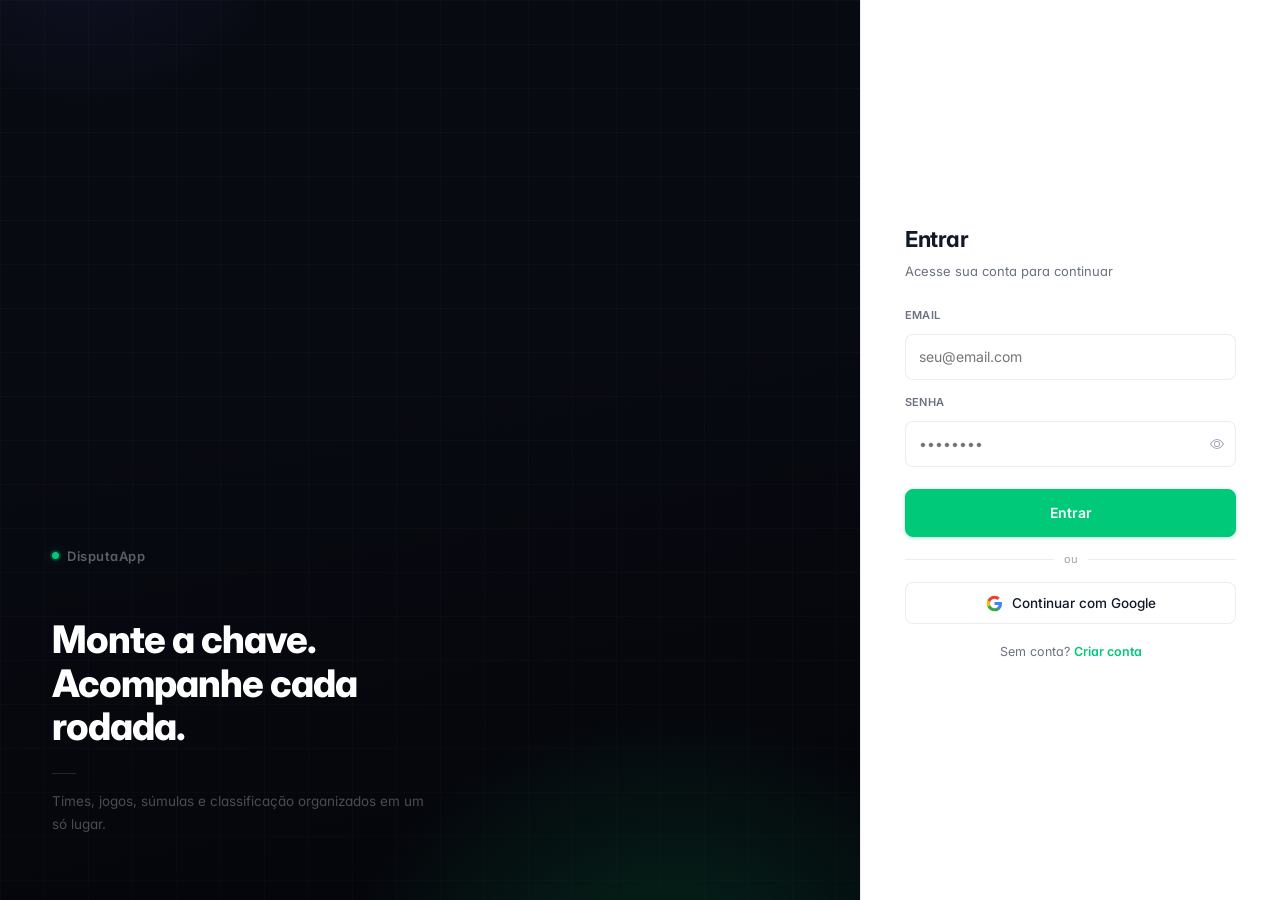
==== commit 80751420: "disputa.app" ====
--- a/frontend/index.html
+++ b/frontend/index.html
@@ -15,10 +15,13 @@
   <link rel="preconnect" href="https://fonts.googleapis.com">
   <link href="https://fonts.googleapis.com/css2?family=Inter:wght@300;400;500;600;700;800&display=swap"
         rel="stylesheet">
+  <link href="https://cdn.jsdelivr.net/npm/bootstrap@5.3.3/dist/css/bootstrap.min.css" rel="stylesheet">
+  <link href="https://unpkg.com/aos@2.3.4/dist/aos.css" rel="stylesheet">
   <link rel="stylesheet" href="https://cdn.jsdelivr.net/npm/bootstrap-icons@1.11.3/font/bootstrap-icons.min.css">
   <link rel="stylesheet" href="styles/disputaapp-v4.css">
   <link rel="stylesheet" href="styles/camp.css">
   <link rel="stylesheet" href="styles/main.css">
+  <link rel="stylesheet" href="/assets/css/style.css">
   <!-- Google Identity Services SDK -->
   <script src="https://accounts.google.com/gsi/client" async defer></script>
   <!-- Aplica tema antes do render para evitar flash -->
@@ -40,6 +43,13 @@
 </head>
 <body>
 
+  <div id="loading-screen">
+    <div class="loader-wrapper">
+      <div class="loader-ball"></div>
+      <h4>Disputa App</h4>
+    </div>
+  </div>
+
   <!-- ── LOGIN ──────────────────────────────────────────────────────── -->
   <div id="login-overlay">
 
@@ -146,7 +156,7 @@
     </div>
 
     <div class="sidebar-user" id="user-strip">
-      <span class="sidebar-user-avatar"><i class="bi bi-person-fill"></i></span>
+      <div class="user-avatar-initial user-avatar-initial--sm" id="sidebar-avatar">?</div>
       <span class="sidebar-user-email" id="user-email"></span>
       <button id="btn-logout">Sair</button>
     </div>
@@ -163,9 +173,6 @@
         <div class="nav-item" data-tela="planos">
           <i class="bi bi-gem nav-icon"></i><span>Planos</span>
         </div>
-
-        <div class="sidebar-section-label">Geral</div>
-
         <div class="nav-item" data-tela="configuracoes">
           <i class="bi bi-sliders2 nav-icon"></i><span>Configura&ccedil;&otilde;es</span>
         </div>
@@ -173,8 +180,6 @@
           <i class="bi bi-info-circle-fill nav-icon"></i><span>Sobre</span>
         </div>
       </nav>
-
-      <!-- Redes sociais removidas daqui — estão na página Sobre -->
     </div>
 
     <!-- ─ Menu: contexto campeonato ─ -->
@@ -188,11 +193,8 @@
       </div>
       <nav class="sidebar-nav">
         <div class="nav-item" data-tela="overview">
-          <i class="bi bi-grid-fill nav-icon"></i><span>Vis&atilde;o Geral</span>
-        </div>
-
-        <div class="sidebar-section-label">Competi&ccedil;&atilde;o</div>
-
+          <i class="bi bi-house-fill nav-icon"></i><span>Vis&atilde;o Geral</span>
+        </div>
         <div class="nav-item" data-tela="times">
           <i class="bi bi-people-fill nav-icon"></i><span>Times</span>
         </div>
@@ -202,37 +204,72 @@
         <div class="nav-item" data-tela="classificacao">
           <i class="bi bi-list-ol nav-icon"></i><span>Classifica&ccedil;&atilde;o</span>
         </div>
-        <div class="nav-item" data-tela="artilharia">
-          <i class="bi bi-lightning-fill nav-icon"></i><span>Artilharia</span>
-        </div>
-
-        <div class="sidebar-section-label">An&aacute;lise</div>
-
-        <div class="nav-item" data-tela="estatisticas">
-          <i class="bi bi-graph-up-arrow nav-icon"></i><span>Estat&iacute;sticas</span>
-        </div>
-
-        <div class="sidebar-section-label">Informa&ccedil;&otilde;es</div>
-
-        <div class="nav-item" data-tela="avisos">
-          <i class="bi bi-megaphone-fill nav-icon"></i><span>Avisos</span>
-        </div>
-        <div class="nav-item" data-tela="regulamento">
-          <i class="bi bi-file-text-fill nav-icon"></i><span>Regulamento</span>
-        </div>
-        <div class="nav-item" data-tela="config-camp">
+        <div class="nav-item" id="sb-btn-mais-camp">
+          <i class="bi bi-grid-3x3-gap-fill nav-icon"></i><span>Mais</span>
+        </div>
+      </nav>
+    </div>
+
+  </div>
+
+  <!-- ── SIDEBAR DESKTOP ─────────────────────────────────────────────── -->
+  <aside class="desktop-sidebar">
+
+    <div class="sidebar-logo">
+      <i class="bi bi-trophy-fill"></i>
+      <span>Disputa</span>
+    </div>
+
+    <!-- Contexto geral -->
+    <div id="ds-menu-geral" class="sidebar-menu">
+      <nav class="sidebar-nav">
+        <div class="nav-item ativo" data-tela="dashboard">
+          <i class="bi bi-grid-fill nav-icon"></i><span>Dashboard</span>
+        </div>
+        <div class="nav-item" data-tela="campeonatos">
+          <i class="bi bi-trophy-fill nav-icon"></i><span>Campeonatos</span>
+        </div>
+        <div class="nav-item" data-tela="planos">
+          <i class="bi bi-gem nav-icon"></i><span>Planos</span>
+        </div>
+        <div class="nav-item" data-tela="configuracoes">
           <i class="bi bi-sliders2 nav-icon"></i><span>Configura&ccedil;&otilde;es</span>
         </div>
+        <div class="nav-item" data-tela="sobre">
+          <i class="bi bi-info-circle-fill nav-icon"></i><span>Sobre</span>
+        </div>
       </nav>
     </div>
 
-    <div class="sidebar-bottom">
-      <button class="theme-btn" id="theme-btn">
-        <i id="theme-icon" class="bi bi-moon-stars-fill"></i>
-        <span id="theme-label">Modo escuro</span>
-      </button>
-    </div>
-  </div>
+    <!-- Contexto campeonato -->
+    <div id="ds-menu-camp" class="sidebar-menu" style="display:none">
+      <div class="sidebar-ctx-header">
+        <button class="sidebar-back-btn" id="ds-btn-voltar-geral">
+          <i class="bi bi-arrow-left"></i> Voltar
+        </button>
+        <div class="sidebar-ctx-badge" id="ds-ctx-modalidade"></div>
+        <div class="sidebar-ctx-name" id="ds-ctx-nome">&mdash;</div>
+      </div>
+      <nav class="sidebar-nav">
+        <div class="nav-item" data-tela="overview">
+          <i class="bi bi-house-fill nav-icon"></i><span>Vis&atilde;o Geral</span>
+        </div>
+        <div class="nav-item" data-tela="times">
+          <i class="bi bi-people-fill nav-icon"></i><span>Times</span>
+        </div>
+        <div class="nav-item" data-tela="jogos">
+          <i class="bi bi-calendar-check-fill nav-icon"></i><span>Jogos</span>
+        </div>
+        <div class="nav-item" data-tela="classificacao">
+          <i class="bi bi-list-ol nav-icon"></i><span>Classifica&ccedil;&atilde;o</span>
+        </div>
+        <div class="nav-item" id="ds-btn-mais-camp">
+          <i class="bi bi-grid-3x3-gap-fill nav-icon"></i><span>Mais</span>
+        </div>
+      </nav>
+    </div>
+
+  </aside>
 
   <!-- ── CONTENT ────────────────────────────────────────────────────── -->
   <div class="content">
@@ -243,14 +280,21 @@
       <button class="topbar-back-btn" id="btn-topbar-voltar" style="display:none" aria-label="Voltar">
         <i class="bi bi-arrow-left"></i>
       </button>
-      <span class="topbar-title" id="topbar-title">Dashboard</span>
+      <div class="topbar-title-wrap">
+        <div class="topbar-title" id="topbar-title">Dashboard</div>
+        <div class="topbar-subtitle">Disputa App</div>
+      </div>
       <div class="topbar-actions">
-        <button class="topbar-icon-btn" id="theme-btn-topbar" aria-label="Alternar tema">
-          <i id="theme-icon-topbar" class="bi bi-moon-stars-fill"></i>
+        <button class="topbar-icon-btn" aria-label="Buscar">
+          <i class="bi bi-search"></i>
+        </button>
+        <button class="topbar-icon-btn" aria-label="Notifica&ccedil;&otilde;es">
+          <i class="bi bi-bell"></i>
         </button>
         <button class="topbar-icon-btn" id="btn-logout-mobile" aria-label="Sair">
           <i class="bi bi-box-arrow-right"></i>
         </button>
+        <div id="topbar-avatar" class="user-avatar-initial" aria-label="Usuário" title="">?</div>
       </div>
     </div>
 
@@ -258,10 +302,82 @@
 
       <!-- Dashboard (contexto geral) -->
       <div id="dashboard" class="tela ativa">
-        <div class="dash-hero" id="dash-hero"></div>
-        <div class="card">
-          <div class="card-title">Meus campeonatos</div>
-          <div id="dash-lista-campeonatos" class="dash-camp-list"></div>
+        <div class="container-fluid py-4">
+
+          <!-- STATS -->
+          <div class="row g-3 mb-4">
+
+            <div class="col-6 col-lg-3">
+              <div class="stats-card" data-aos="fade-up" data-aos-delay="0">
+                <div class="stats-icon"><i class="bi bi-trophy-fill"></i></div>
+                <div>
+                  <h3 id="dash-stat-camps">&mdash;</h3>
+                  <p id="dash-stat-camps-label">Campeonatos</p>
+                </div>
+              </div>
+            </div>
+
+            <div class="col-6 col-lg-3">
+              <div class="stats-card" data-aos="fade-up" data-aos-delay="100">
+                <div class="stats-icon"><i class="bi bi-lightning-fill"></i></div>
+                <div>
+                  <h3 id="dash-stat-ativos">&mdash;</h3>
+                  <p>Em andamento</p>
+                </div>
+              </div>
+            </div>
+
+            <div class="col-6 col-lg-3">
+              <div class="stats-card" data-aos="fade-up" data-aos-delay="200">
+                <div class="stats-icon"><i class="bi bi-check-circle-fill"></i></div>
+                <div>
+                  <h3 id="dash-stat-enc">&mdash;</h3>
+                  <p>Finalizados</p>
+                </div>
+              </div>
+            </div>
+
+            <div class="col-6 col-lg-3">
+              <div class="stats-card" data-aos="fade-up" data-aos-delay="300">
+                <div class="stats-icon"><i class="bi bi-tags-fill"></i></div>
+                <div>
+                  <h3 id="dash-stat-modal">&mdash;</h3>
+                  <p>Modalidades</p>
+                </div>
+              </div>
+            </div>
+
+          </div>
+
+          <!-- CONTEÚDO -->
+          <div class="row g-4">
+
+            <!-- PARTIDAS -->
+            <div class="col-lg-8">
+              <div class="app-card" data-aos="fade-up">
+                <div class="section-header">
+                  <h5>Partidas Recentes</h5>
+                  <button class="btn btn-sm btn-success" onclick="document.querySelector('[data-tela=campeonatos]').click()">Ver todas</button>
+                </div>
+                <div id="dash-matches-list">
+                  <div class="dash-empty-msg">Abra um campeonato para ver as partidas.</div>
+                </div>
+              </div>
+            </div>
+
+            <!-- CAMPEONATOS -->
+            <div class="col-lg-4">
+              <div class="app-card" data-aos="fade-up" data-aos-delay="100">
+                <div class="section-header">
+                  <h5>Meus Campeonatos</h5>
+                </div>
+                <div class="dash-hero" id="dash-hero"></div>
+                <div id="dash-lista-campeonatos" class="dash-camp-list"></div>
+              </div>
+            </div>
+
+          </div>
+
         </div>
       </div>
 
@@ -278,145 +394,12 @@
         </div>
 
         <!-- FAB novo campeonato -->
-        <button class="camp-fab" id="btn-novo-campeonato" aria-label="Novo campeonato">
+        <button class="camp-fab" id="btn-novo-campeonato" aria-label="Novo campeonato"
+                data-bs-toggle="modal" data-bs-target="#modalCampeonato">
           <i class="bi bi-plus-lg"></i>
         </button>
 
-        <!-- Painel de cria&ccedil;&atilde;o (slide-in) -->
-        <div class="camp-create-panel" id="camp-create-panel" aria-hidden="true">
-
-          <div class="camp-create-header">
-            <button class="camp-create-back" id="btn-fechar-criar" aria-label="Voltar">
-              <i class="bi bi-arrow-left"></i>
-            </button>
-            <span class="camp-create-title">Novo campeonato</span>
-          </div>
-
-          <div class="camp-create-body">
-
-            <!-- Nome -->
-            <div class="cc-hero-field">
-              <input class="cc-hero-input" id="nomeCampeonato"
-                     placeholder="Nome do campeonato" autocomplete="off">
-            </div>
-
-            <!-- Esporte -->
-            <div class="cc-section">
-              <div class="cc-section-label">Esporte</div>
-              <div class="cc-pills" id="modalidade-pills">
-                <button type="button" class="cc-pill" data-value="Futebol">Futebol</button>
-                <button type="button" class="cc-pill" data-value="Futsal">Futsal</button>
-                <button type="button" class="cc-pill" data-value="Fut7">Fut7</button>
-                <button type="button" class="cc-pill" data-value="Basquete">Basquete</button>
-                <button type="button" class="cc-pill" data-value="V&ocirc;lei">V&ocirc;lei</button>
-                <button type="button" class="cc-pill" data-value="Handebol">Handebol</button>
-                <button type="button" class="cc-pill" data-value="H&oacute;quei">H&oacute;quei</button>
-                <button type="button" class="cc-pill" data-value="Outro">Outro</button>
-              </div>
-            </div>
-
-            <!-- Formato -->
-            <div class="cc-section">
-              <div class="cc-section-label">Formato</div>
-              <div class="cc-pills" id="formato-pills">
-                <button type="button" class="cc-pill" data-value="Liga">
-                  <i class="bi bi-table"></i> Liga
-                </button>
-                <button type="button" class="cc-pill" data-value="Eliminat&oacute;rias">
-                  <i class="bi bi-diagram-3"></i> Eliminat&oacute;rias
-                </button>
-                <button type="button" class="cc-pill" data-value="Grupos">
-                  <i class="bi bi-grid-3x3-gap"></i> Grupos
-                </button>
-              </div>
-              <div class="cc-hint" id="formato-hint"></div>
-            </div>
-
-            <!-- Fase inicial das eliminat&oacute;rias (mata-mata) -->
-            <div class="cc-section hidden" id="copa-fase-inicial-section">
-              <div class="cc-section-label">Come&ccedil;ar nas&hellip;</div>
-              <div class="cc-pills" id="fase-inicial-pills">
-                <button type="button" class="cc-pill" data-value="oitavas">
-                  <i class="bi bi-trophy"></i> Oitavas de final
-                </button>
-                <button type="button" class="cc-pill" data-value="quartas">
-                  <i class="bi bi-trophy"></i> Quartas de final
-                </button>
-                <button type="button" class="cc-pill" data-value="semifinal">
-                  <i class="bi bi-trophy"></i> Semifinal
-                </button>
-              </div>
-              <div class="cc-hint">Mata-mata direto, com disputa de 3&ordm; lugar.</div>
-            </div>
-
-            <!-- Categoria -->
-            <div class="cc-section">
-              <div class="cc-section-label">Categoria</div>
-              <div class="cc-pills" id="categoria-pills">
-                <button type="button" class="cc-pill" data-value="Livre">Livre</button>
-                <button type="button" class="cc-pill" data-value="Profissional">Profissional</button>
-                <button type="button" class="cc-pill" data-value="Feminino">Feminino</button>
-                <button type="button" class="cc-pill" data-value="Misto">Misto</button>
-                <button type="button" class="cc-pill cc-pill-sub" id="pill-sub-custom">
-                  <i class="bi bi-person-badge"></i>&nbsp;Sub&hellip;
-                </button>
-              </div>
-              <div class="cc-sub-wrap" id="cc-sub-wrap">
-                <span class="cc-sub-prefix">Sub-</span>
-                <input type="number" id="subIdade" class="cc-sub-input"
-                       min="5" max="23" placeholder="17">
-                <span class="cc-sub-anos">anos</span>
-              </div>
-            </div>
-
-            <!-- Configura&ccedil;&otilde;es -->
-            <div class="cc-section">
-              <div class="cc-section-label">Configura&ccedil;&otilde;es</div>
-              <div class="cc-config-list">
-                <div class="cc-config-item">
-                  <span class="cc-config-label">Dura&ccedil;&atilde;o por tempo</span>
-                  <select class="cc-config-select" id="duracaoPadrao">
-                    <option value="45">45 min</option>
-                    <option value="20">20 min</option>
-                    <option value="10">10 min</option>
-                    <option value="15">15 min</option>
-                    <option value="30">30 min</option>
-                  </select>
-                </div>
-                <div class="cc-config-item">
-                  <span class="cc-config-label">Pontos por vit&oacute;ria</span>
-                  <select class="cc-config-select" id="pontosVitoria">
-                    <option value="3">3 pontos</option>
-                    <option value="2">2 pontos</option>
-                  </select>
-                </div>
-                <div class="cc-config-item">
-                  <span class="cc-config-label">Ida e volta</span>
-                  <div class="config-row-toggle" id="toggle-ida-volta-wrap">
-                    <div class="toggle-pill"></div>
-                  </div>
-                </div>
-              </div>
-            </div>
-
-            <!-- Descri&ccedil;&atilde;o -->
-            <div class="cc-section">
-              <div class="cc-section-label">
-                Descri&ccedil;&atilde;o
-                <span class="cc-label-opt">(opcional)</span>
-              </div>
-              <input class="cc-input" id="descricaoCampeonato"
-                     placeholder="Regras, premia&ccedil;&atilde;o, detalhes&hellip;" autocomplete="off">
-            </div>
-
-          </div><!-- /.camp-create-body -->
-
-          <div class="camp-create-footer">
-            <button class="btn-primary" id="btn-criar-campeonato"
-                    style="width:100%">Criar campeonato</button>
-          </div>
-
-        </div><!-- /.camp-create-panel -->
+
 
       </div>
 
@@ -601,22 +584,6 @@
 
       <!-- Configurações -->
       <div id="configuracoes" class="tela">
-
-        <!-- Aparência -->
-        <div class="config-section">
-          <div class="config-section-title">Apar&ecirc;ncia</div>
-          <div class="config-list">
-            <div class="config-row" id="config-tema-row">
-              <div class="config-row-icon"><i class="bi bi-moon-stars-fill"></i></div>
-              <div class="config-row-body">
-                <div class="config-row-label">Tema escuro</div>
-              </div>
-              <button class="config-row-toggle" id="config-tema-toggle" aria-label="Alternar tema">
-                <div class="toggle-pill"></div>
-              </button>
-            </div>
-          </div>
-        </div>
 
         <!-- Conta -->
         <div class="config-section">
@@ -640,13 +607,6 @@
               <div class="config-row-icon"><i class="bi bi-box-arrow-right"></i></div>
               <div class="config-row-body">
                 <div class="config-row-label">Sair da conta</div>
-              </div>
-            </div>
-            <div class="config-row config-row-danger" id="config-btn-excluir-conta">
-              <div class="config-row-icon"><i class="bi bi-trash3"></i></div>
-              <div class="config-row-body">
-                <div class="config-row-label">Excluir conta</div>
-                <div class="config-row-sub">Remove permanentemente sua conta e dados</div>
               </div>
             </div>
           </div>
@@ -868,9 +828,6 @@
     <button class="bottom-nav-item ctx-camp" data-tela="classificacao">
       <i class="bi bi-list-ol"></i><span>Classif.</span>
     </button>
-    <button class="bottom-nav-item ctx-camp" data-tela="estatisticas">
-      <i class="bi bi-graph-up-arrow"></i><span>Stats</span>
-    </button>
     <button class="bottom-nav-item ctx-camp" id="btn-mais-camp" aria-label="Mais opções">
       <i class="bi bi-grid-3x3-gap-fill"></i><span>Mais</span>
     </button>
@@ -898,54 +855,292 @@
     </div>
   </div>
 
-  <!-- ── MODAL PAGAMENTO CAMPEONATO ──────────────────────────── -->
-  <div id="modal-pagamento" class="modal">
-    <div class="modal-box modal-pag-box">
-      <button class="modal-close" id="btn-fechar-pagamento">&#x2715;</button>
-
-      <div class="modal-pag-header">
-        <i class="bi bi-trophy-fill modal-pag-icon"></i>
-        <div class="modal-pag-title">Criar campeonato</div>
-        <div class="modal-pag-sub">Escolha o tipo e confirme</div>
-      </div>
-
-      <div class="modal-pag-opcoes">
-        <label class="pag-opcao">
-          <input type="radio" name="pag-tipo" value="basico" checked>
-          <div class="pag-opcao-body">
-            <div class="pag-opcao-nome">B&aacute;sico</div>
-            <div class="pag-opcao-desc">At&eacute; 8 times &middot; liga simples</div>
-          </div>
-          <div class="pag-opcao-preco">R$&nbsp;5</div>
-          <div class="pag-opcao-check"><i class="bi bi-check-circle-fill"></i></div>
-        </label>
-        <label class="pag-opcao">
-          <input type="radio" name="pag-tipo" value="pro">
-          <div class="pag-opcao-body">
-            <div class="pag-opcao-nome">Pro <span class="pag-badge-rec">Popular</span></div>
-            <div class="pag-opcao-desc">Times ilimitados &middot; todos os formatos</div>
-          </div>
-          <div class="pag-opcao-preco">R$&nbsp;10</div>
-          <div class="pag-opcao-check"><i class="bi bi-check-circle-fill"></i></div>
-        </label>
-      </div>
-
-      <div class="modal-pag-metodo">
-        <div class="modal-pag-metodo-label">Forma de pagamento</div>
-        <div class="pag-metodos">
-          <label class="pag-metodo-item">
-            <input type="radio" name="pag-metodo" value="pix" checked>
-            <i class="bi bi-qr-code"></i> Pix
-          </label>
-          <label class="pag-metodo-item">
-            <input type="radio" name="pag-metodo" value="cartao">
-            <i class="bi bi-credit-card"></i> Cart&atilde;o
-          </label>
-        </div>
-      </div>
-
-      <button class="btn-primary" id="btn-confirmar-pagamento"
-              style="width:100%;margin-top:4px">Confirmar e criar</button>
+  <!-- ── MODAL CRIAR CAMPEONATO ────────────────────────────────── -->
+  <div class="modal fade" id="modalCampeonato" tabindex="-1" aria-labelledby="modalCampeonatoLabel" aria-hidden="true">
+    <div class="modal-dialog modal-dialog-centered">
+      <div class="modal-content custom-modal">
+
+        <div class="modal-header border-0 pb-0">
+          <h5 class="modal-title" id="modalCampeonatoLabel">
+            <i class="bi bi-trophy-fill me-2" style="color:var(--accent)"></i>Novo Campeonato
+          </h5>
+          <button type="button" class="btn-close btn-close-white" data-bs-dismiss="modal" aria-label="Fechar"></button>
+        </div>
+
+        <div class="modal-body pt-3">
+          <form id="formCampeonato" novalidate>
+
+            <div class="mb-3">
+              <label class="form-label">Nome <span class="text-danger">*</span></label>
+              <input type="text" class="form-control custom-input" name="nome"
+                     placeholder="Ex: Copa Verão 2026" required autocomplete="off">
+            </div>
+
+            <div class="mb-3">
+              <label class="form-label">Modalidade <span class="text-danger">*</span></label>
+              <select class="form-select custom-input" name="modalidade" required>
+                <option value="" disabled selected>Selecione o esporte</option>
+                <option value="Futebol">Futebol</option>
+                <option value="Futsal">Futsal</option>
+                <option value="Fut7">Fut7</option>
+                <option value="Basquete">Basquete</option>
+                <option value="Vôlei">Vôlei</option>
+                <option value="Handebol">Handebol</option>
+                <option value="Hóquei">Hóquei</option>
+                <option value="Outro">Outro</option>
+              </select>
+            </div>
+
+            <div class="mb-3">
+              <label class="form-label">Formato</label>
+              <select class="form-select custom-input" name="formato">
+                <option value="">Não definido</option>
+                <option value="Liga">Liga (todos contra todos)</option>
+                <option value="Eliminatórias">Mata-mata (eliminatórias)</option>
+                <option value="Grupos">Grupos + mata-mata</option>
+              </select>
+            </div>
+
+            <div class="mb-3">
+              <label class="form-label">Descrição <span class="text-muted" style="font-size:.8rem">(opcional)</span></label>
+              <textarea class="form-control custom-input" name="descricao" rows="2"
+                        placeholder="Regras, premiação, detalhes…"></textarea>
+            </div>
+
+            <button type="submit" class="btn-login w-100 mt-2">
+              <i class="bi bi-plus-circle-fill me-1"></i> Criar Campeonato
+            </button>
+
+          </form>
+        </div>
+
+      </div>
+    </div>
+  </div>
+
+  <!-- ── TOAST ────────────────────────────────────────────────────────── -->
+  <div id="app-toast" class="custom-toast"></div>
+
+  <!-- ── MODAL PERFIL DO USUÁRIO ───────────────────────────────────────── -->
+  <div class="modal fade" id="modalPerfil" tabindex="-1" aria-labelledby="modalPerfilLabel" aria-hidden="true">
+    <div class="modal-dialog modal-dialog-centered perfil-dialog">
+      <div class="modal-content custom-modal perfil-modal">
+
+        <!-- ─ Hero ─ -->
+        <div class="perfil-hero-header">
+          <div class="perfil-avatar-wrap">
+            <div class="perfil-avatar-lg" id="perfil-avatar-lg">?</div>
+            <button type="button" class="perfil-avatar-edit-btn" id="perfil-avatar-edit-btn"
+                    title="Editar foto" aria-label="Editar foto do perfil">
+              <i class="bi bi-pencil-fill"></i>
+            </button>
+          </div>
+          <div class="perfil-hero-info">
+            <div class="perfil-hero-nome" id="perfil-hero-nome">—</div>
+            <div class="perfil-hero-email" id="perfil-hero-email">—</div>
+            <div class="perfil-badges">
+              <span class="perfil-provider-badge" id="perfil-provider-badge"></span>
+              <span class="perfil-plano-badge" id="perfil-plano-badge"></span>
+            </div>
+          </div>
+          <button type="button" class="btn-close perfil-close"
+                  data-bs-dismiss="modal" aria-label="Fechar"></button>
+        </div>
+
+        <!-- ─ Tabs ─ -->
+        <div class="perfil-tab-nav">
+          <button class="perfil-tab ativo" data-tab="tab-dados">
+            <i class="bi bi-person-fill"></i><span>Perfil</span>
+          </button>
+          <button class="perfil-tab" data-tab="tab-seguranca">
+            <i class="bi bi-shield-lock-fill"></i><span>Segurança</span>
+          </button>
+          <button class="perfil-tab" data-tab="tab-conta">
+            <i class="bi bi-gear-fill"></i><span>Conta</span>
+          </button>
+        </div>
+
+        <div class="modal-body perfil-body">
+
+          <!-- TAB: PERFIL -->
+          <div id="tab-dados" class="perfil-pane">
+            <form id="formPerfil" novalidate>
+
+              <!-- Foto do perfil -->
+              <input type="file" id="perfil-input-foto-file" accept="image/*" style="display:none">
+              <input type="hidden" id="perfil-input-foto" name="foto_url">
+              <div class="mb-3" id="perfil-foto-section" style="display:none">
+                <label class="perfil-label">Foto do perfil</label>
+                <div class="perfil-foto-row">
+                  <div class="perfil-foto-thumb" id="perfil-foto-thumb">?</div>
+                  <div class="perfil-foto-input-wrap">
+                    <div class="perfil-foto-actions">
+                      <button type="button" class="perfil-foto-btn-escolher" id="btn-escolher-foto-perfil">
+                        <i class="bi bi-folder2-open me-1"></i>Escolher arquivo
+                      </button>
+                      <button type="button" class="perfil-foto-btn-remover" id="btn-remover-foto-perfil" style="display:none">
+                        <i class="bi bi-trash me-1"></i>Remover
+                      </button>
+                    </div>
+                    <small id="perfil-foto-nome" style="display:none"></small>
+                    <small>JPG, PNG ou WebP &bull; m&aacute;x. 3 MB</small>
+                  </div>
+                </div>
+              </div>
+
+              <!-- Nome -->
+              <div class="mb-3">
+                <label class="perfil-label" for="perfil-input-nome">Nome de exibição</label>
+                <input type="text" class="form-control custom-input" id="perfil-input-nome"
+                       name="nome" maxlength="120" placeholder="Como quer ser chamado?" autocomplete="off">
+              </div>
+
+              <!-- Email -->
+              <div class="mb-3">
+                <label class="perfil-label">E-mail</label>
+                <div class="perfil-email-row">
+                  <i class="bi bi-envelope-fill"></i>
+                  <span id="perfil-disp-email">—</span>
+                </div>
+                <div class="perfil-hint">O e-mail não pode ser alterado.</div>
+              </div>
+
+              <!-- Infos extras -->
+              <div class="perfil-info-grid mb-3">
+                <div class="perfil-info-item">
+                  <i class="bi bi-calendar3"></i>
+                  <span class="perfil-info-key">Membro desde</span>
+                  <span class="perfil-info-val" id="perfil-membro-desde">—</span>
+                </div>
+                <div class="perfil-info-item">
+                  <i class="bi bi-shield-check"></i>
+                  <span class="perfil-info-key">Tipo de login</span>
+                  <span class="perfil-info-val" id="perfil-tipo-conta">—</span>
+                </div>
+                <div class="perfil-info-item">
+                  <i class="bi bi-person-badge"></i>
+                  <span class="perfil-info-key">ID da conta</span>
+                  <span class="perfil-info-val" id="perfil-id-conta" style="font-size:.75rem">—</span>
+                </div>
+              </div>
+
+              <div id="perfil-erro" class="perfil-msg perfil-msg--erro mt-2" style="display:none"></div>
+              <button type="submit" id="perfil-btn-salvar" class="btn-login w-100 mt-3">
+                <i class="bi bi-check-lg me-1"></i>Salvar alterações
+              </button>
+            </form>
+          </div>
+
+          <!-- TAB: SEGURANÇA -->
+          <div id="tab-seguranca" class="perfil-pane" style="display:none">
+
+            <div id="sec-email-section">
+              <p class="perfil-section-hint mb-3">
+                <i class="bi bi-info-circle me-1"></i>
+                Use uma senha forte com letras, números e pelo menos 8 caracteres.
+              </p>
+              <form id="formSenha" novalidate autocomplete="off">
+                <div class="mb-3">
+                  <label class="perfil-label" for="senha-atual">Senha atual</label>
+                  <input type="password" class="form-control custom-input" id="senha-atual"
+                         name="senha_atual" placeholder="••••••••" autocomplete="current-password">
+                </div>
+                <div class="mb-3">
+                  <label class="perfil-label" for="senha-nova">Nova senha</label>
+                  <input type="password" class="form-control custom-input" id="senha-nova"
+                         name="senha_nova" placeholder="••••••••" autocomplete="new-password">
+                </div>
+                <div class="mb-3">
+                  <label class="perfil-label" for="senha-confirma">Confirmar nova senha</label>
+                  <input type="password" class="form-control custom-input" id="senha-confirma"
+                         name="senha_confirma" placeholder="••••••••" autocomplete="new-password">
+                </div>
+                <div id="senha-erro" class="perfil-msg perfil-msg--erro" style="display:none"></div>
+                <div id="senha-ok"   class="perfil-msg perfil-msg--ok"   style="display:none">
+                  <i class="bi bi-check-circle-fill me-1"></i>Senha alterada com sucesso!
+                </div>
+                <button type="submit" id="senha-btn-salvar" class="btn-login w-100">
+                  <i class="bi bi-lock-fill me-1"></i>Alterar senha
+                </button>
+              </form>
+            </div>
+
+            <div id="sec-google-section" style="display:none">
+              <div class="perfil-google-card">
+                <i class="bi bi-google"></i>
+                <div>
+                  <div class="perfil-google-title">Conta Google</div>
+                  <div class="perfil-section-hint">Sua conta usa autenticação pelo Google. Para alterar sua senha, acesse as configurações da sua Conta Google.</div>
+                </div>
+              </div>
+            </div>
+          </div>
+
+          <!-- TAB: CONTA -->
+          <div id="tab-conta" class="perfil-pane" style="display:none">
+
+            <!-- Plano info -->
+            <div class="perfil-plano-card" id="perfil-plano-card">
+              <i class="bi bi-star-fill"></i>
+              <div class="perfil-plano-card-body">
+                <div class="perfil-plano-card-title" id="perfil-plano-titulo">Plano gratuito</div>
+                <div class="perfil-plano-card-sub"   id="perfil-plano-sub">Sem campeonatos ilimitados</div>
+              </div>
+            </div>
+
+            <!-- Stats 2×2 -->
+            <div class="perfil-stats-row mb-3">
+              <div class="perfil-stat-box">
+                <i class="bi bi-trophy perfil-stat-icon"></i>
+                <span class="perfil-stat-num" id="pstat-camps">—</span>
+                <span class="perfil-stat-lbl">Campeonatos</span>
+              </div>
+              <div class="perfil-stat-box">
+                <i class="bi bi-people perfil-stat-icon"></i>
+                <span class="perfil-stat-num" id="pstat-times">—</span>
+                <span class="perfil-stat-lbl">Times</span>
+              </div>
+              <div class="perfil-stat-box">
+                <i class="bi bi-controller perfil-stat-icon"></i>
+                <span class="perfil-stat-num" id="pstat-jogos">—</span>
+                <span class="perfil-stat-lbl">Jogos</span>
+              </div>
+              <div class="perfil-stat-box">
+                <i class="bi bi-calendar-check perfil-stat-icon"></i>
+                <span class="perfil-stat-num" id="pstat-dias">—</span>
+                <span class="perfil-stat-lbl">Dias no app</span>
+              </div>
+            </div>
+
+            <!-- Toggle de tema -->
+            <div class="perfil-theme-row" id="perfil-theme-row">
+              <div class="perfil-theme-row-label">
+                <i class="bi bi-moon-stars-fill" id="perfil-theme-icon"></i>
+                <div>
+                  <div>Aparência</div>
+                  <div class="perfil-theme-sub" id="perfil-theme-sub">Modo escuro ativo</div>
+                </div>
+              </div>
+              <div class="perfil-theme-pill" id="perfil-theme-pill"></div>
+            </div>
+
+            <!-- Danger zone -->
+            <div class="perfil-danger-zone">
+              <div class="perfil-danger-title">
+                <i class="bi bi-exclamation-triangle-fill me-1"></i>Zona de perigo
+              </div>
+              <p class="perfil-danger-text">
+                A exclusão da conta é <strong>permanente</strong> e remove todos os seus campeonatos e dados.
+              </p>
+              <button id="perfil-btn-excluir" class="perfil-btn-danger w-100">
+                <i class="bi bi-trash3-fill me-1"></i>Excluir minha conta
+              </button>
+            </div>
+
+          </div>
+
+        </div>
+      </div>
     </div>
   </div>
 
@@ -1033,6 +1228,20 @@
     </div>
   </div>
 
+
+  <!-- ── VISUALIZADOR DE FOTO ──────────────────────────────────────────── -->
+  <div id="foto-viewer" class="foto-viewer-overlay" style="display:none"
+       role="dialog" aria-modal="true" aria-label="Visualizar foto">
+    <button class="foto-viewer-close" id="foto-viewer-close" aria-label="Fechar visualizador">
+      <i class="bi bi-x-lg"></i>
+    </button>
+    <img class="foto-viewer-img" id="foto-viewer-img" alt="Foto ampliada">
+  </div>
+
+  <script src="https://cdn.jsdelivr.net/npm/bootstrap@5.3.3/dist/js/bootstrap.bundle.min.js"></script>
+  <script src="https://unpkg.com/aos@2.3.4/dist/aos.js"></script>
+  <script>AOS.init({ duration: 700, once: true });</script>
+  <script src="/assets/js/main.js"></script>
   <script type="module" src="app.js"></script>
 </body>
 </html>
